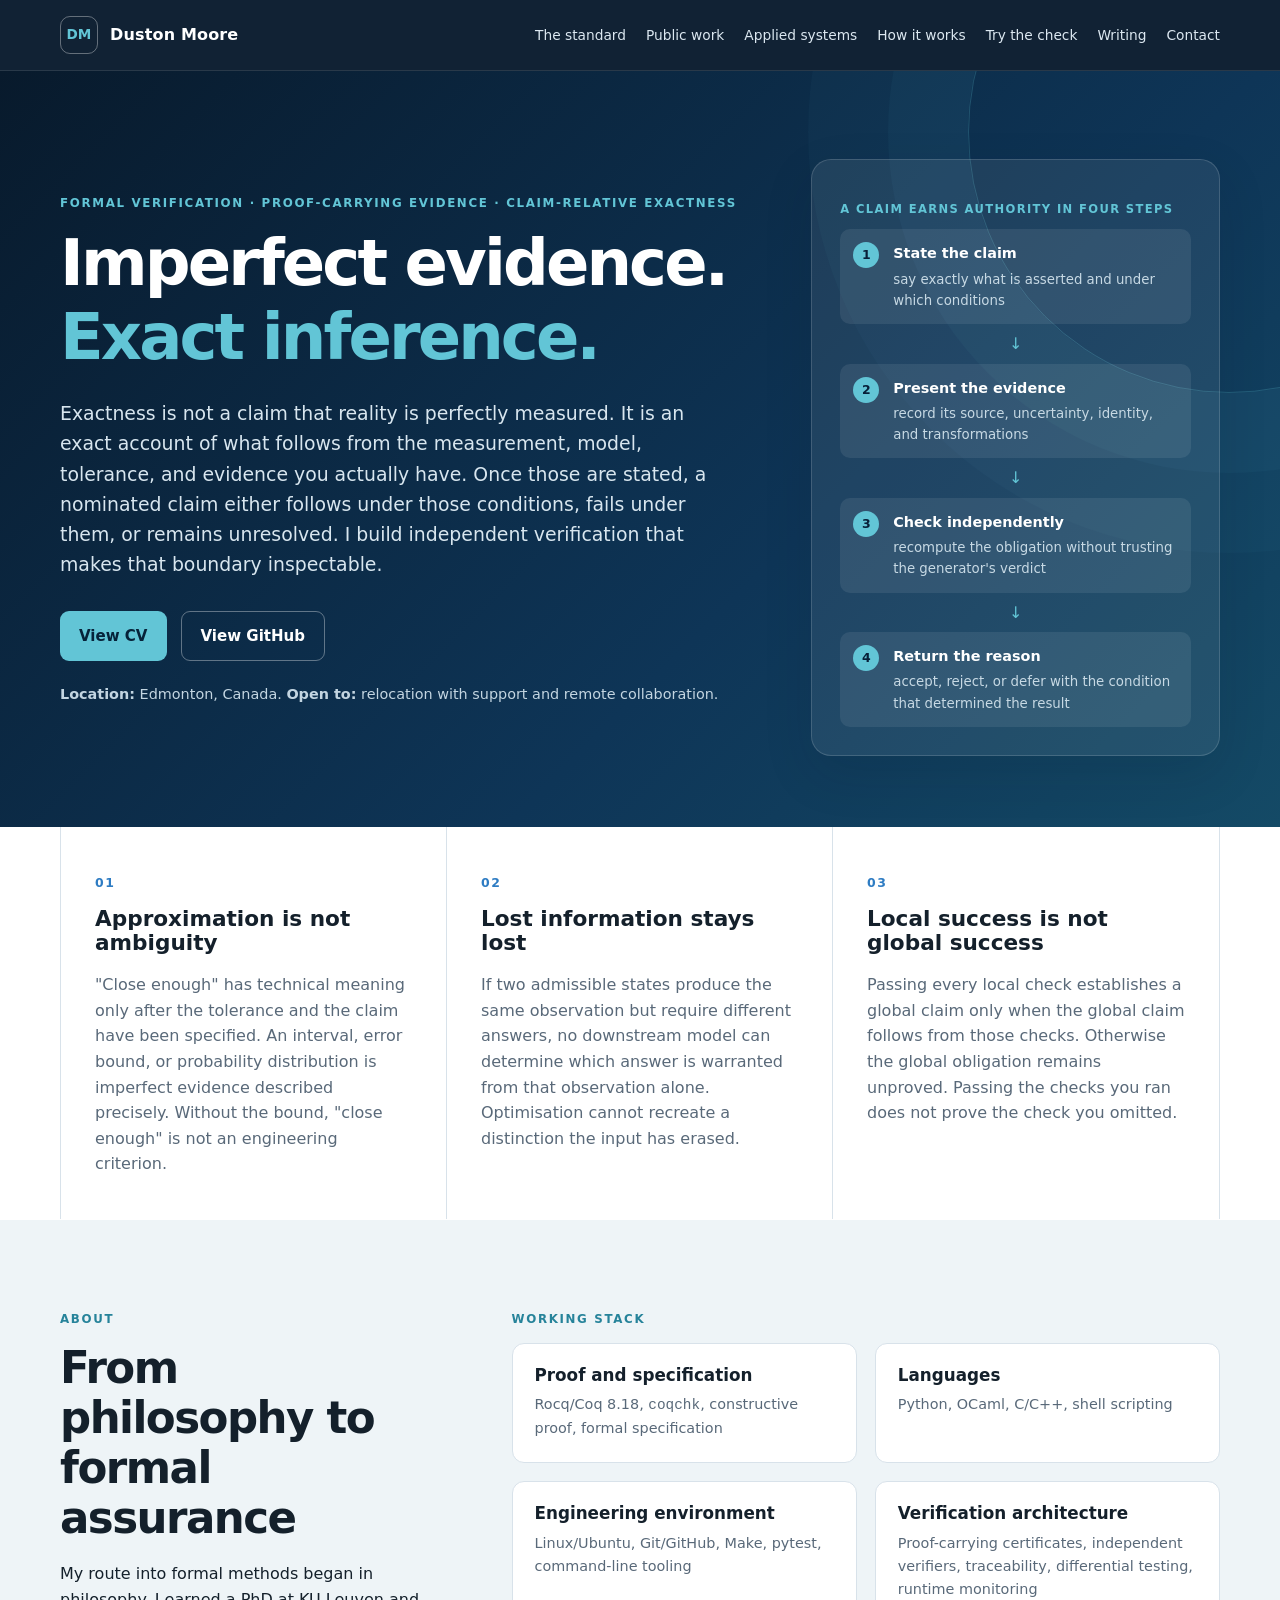
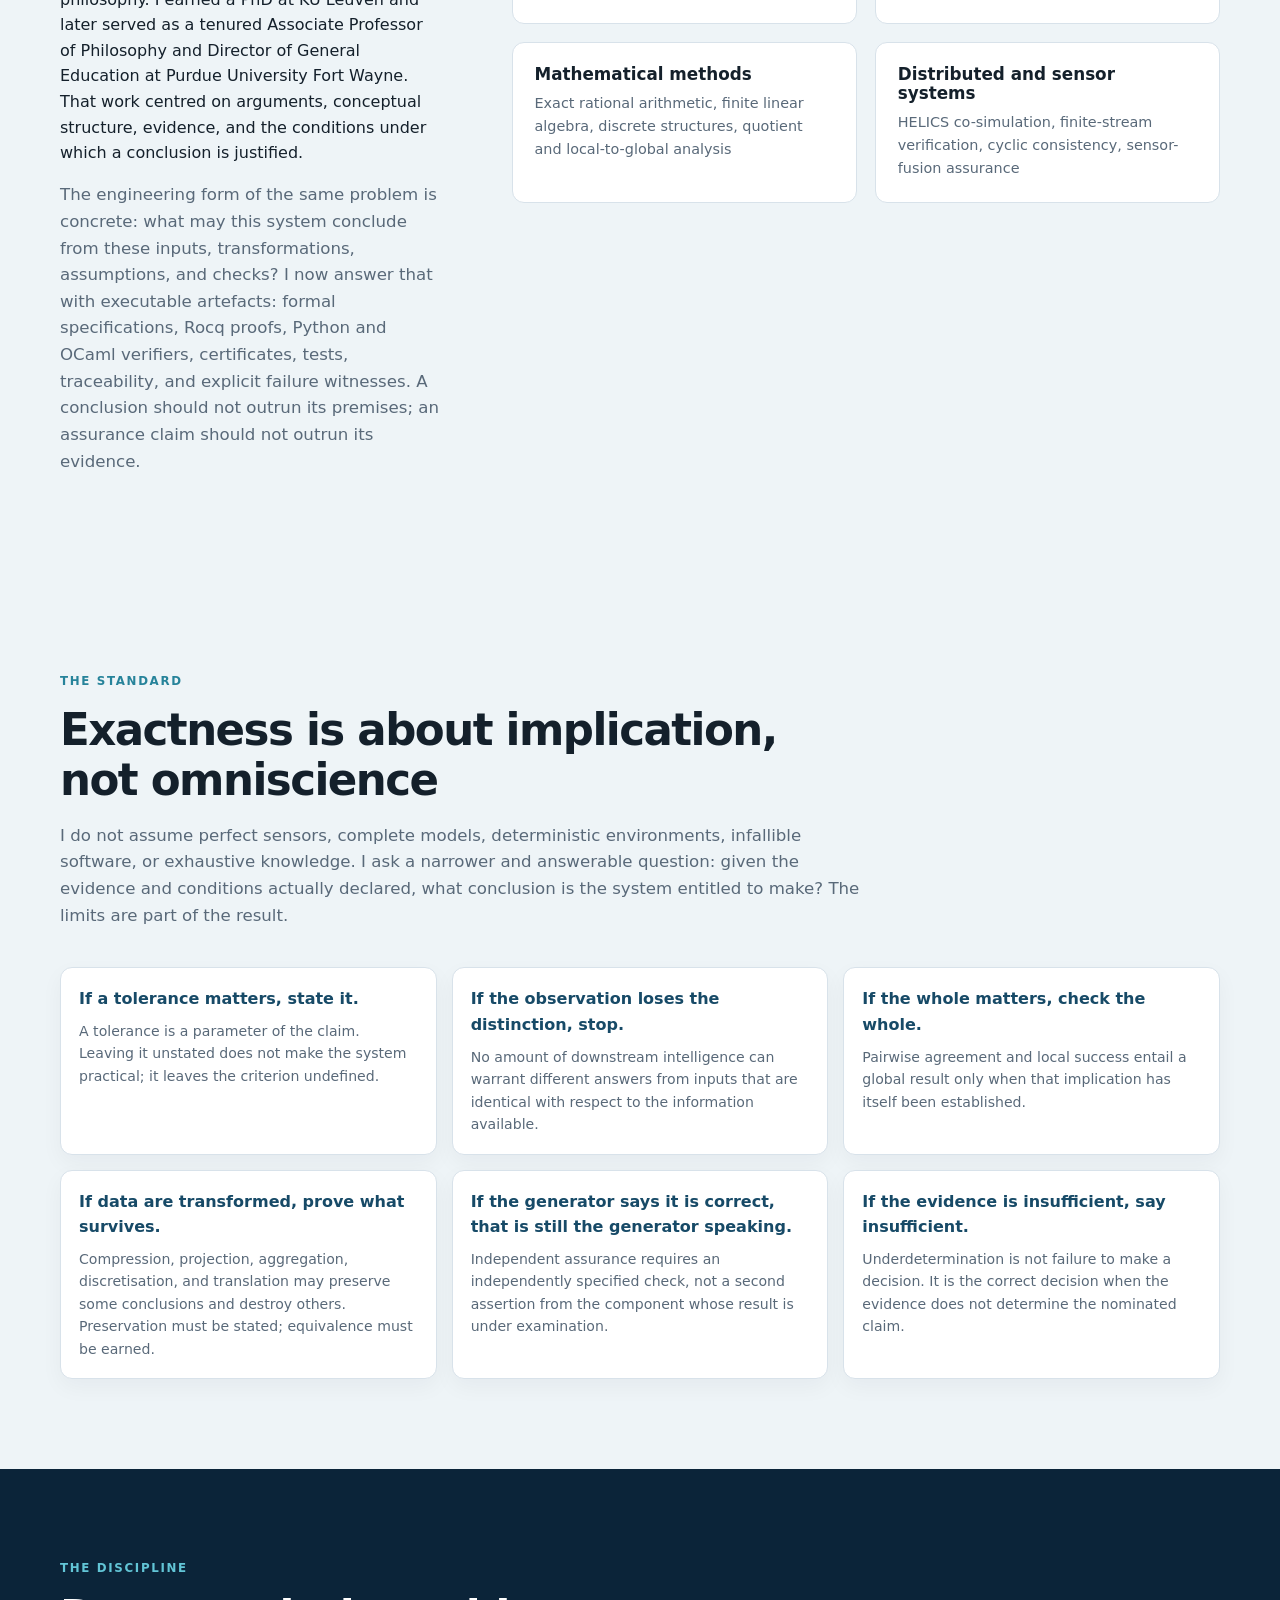
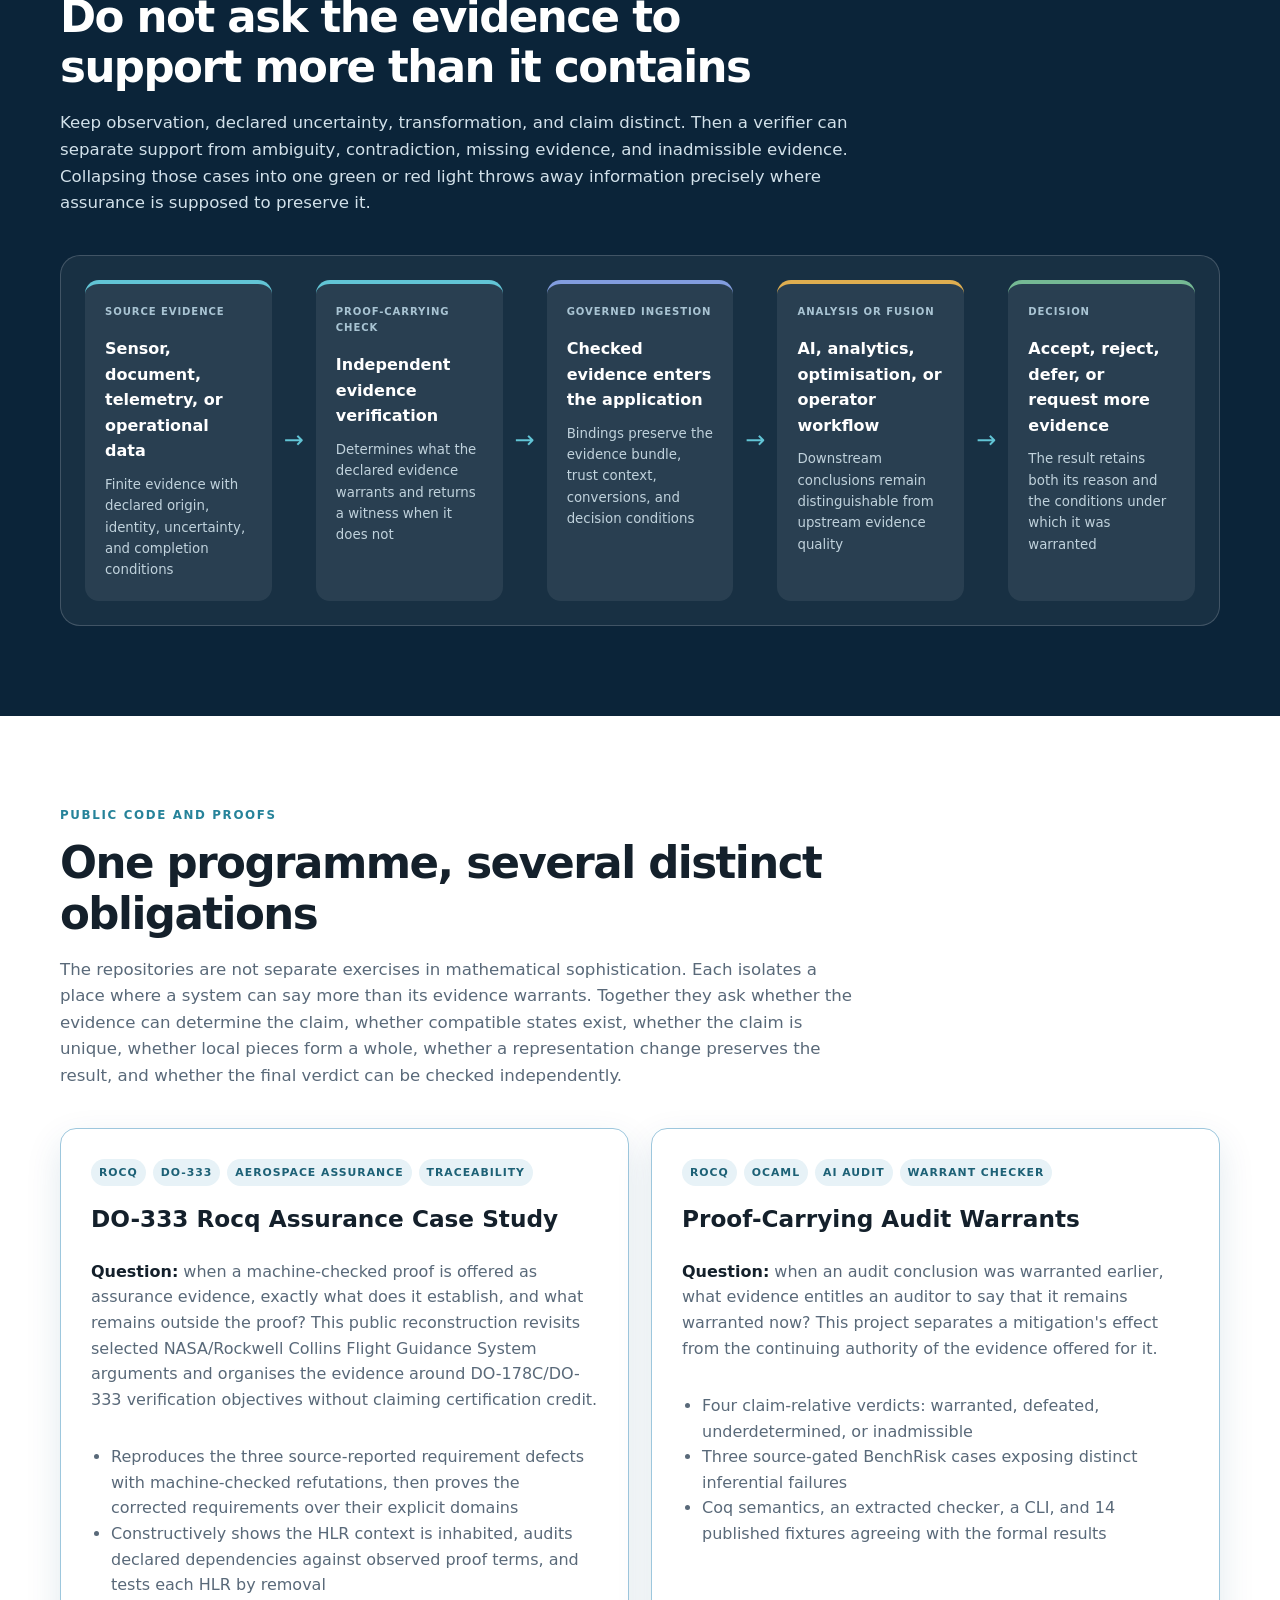
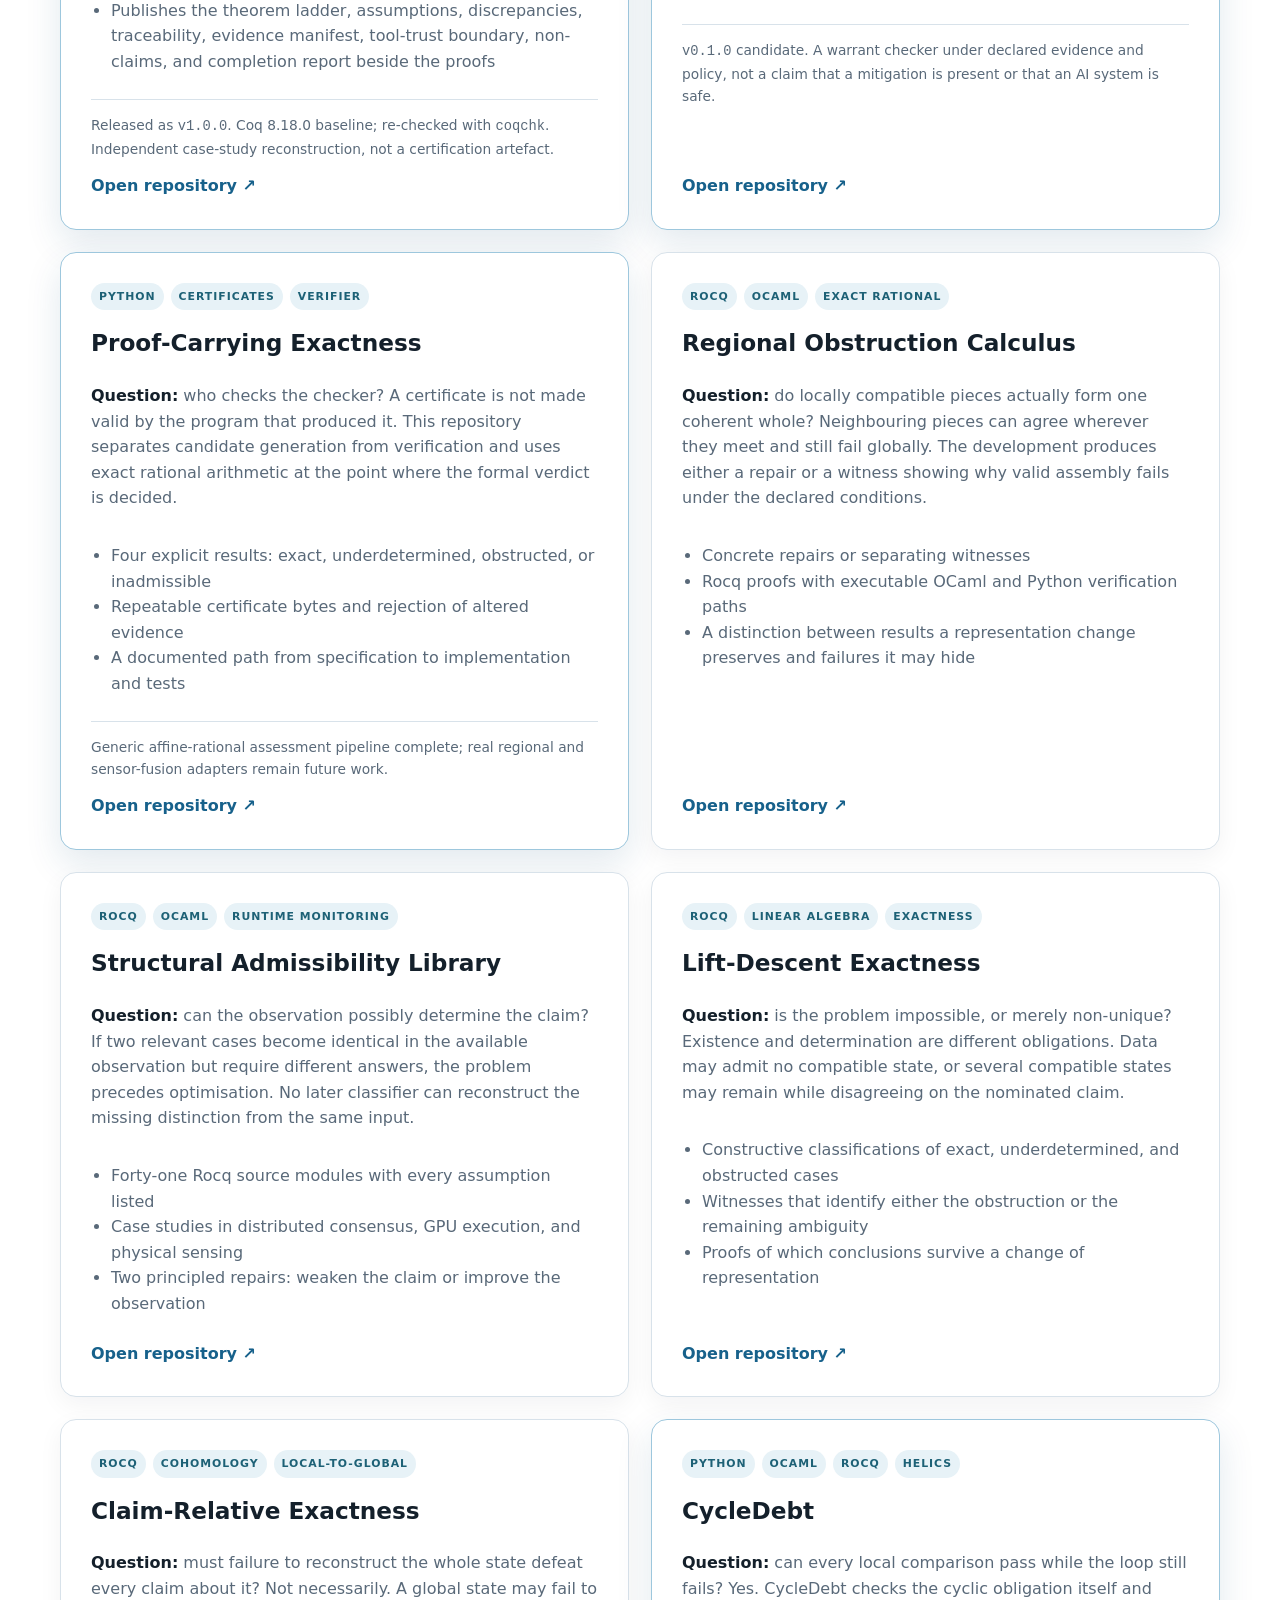
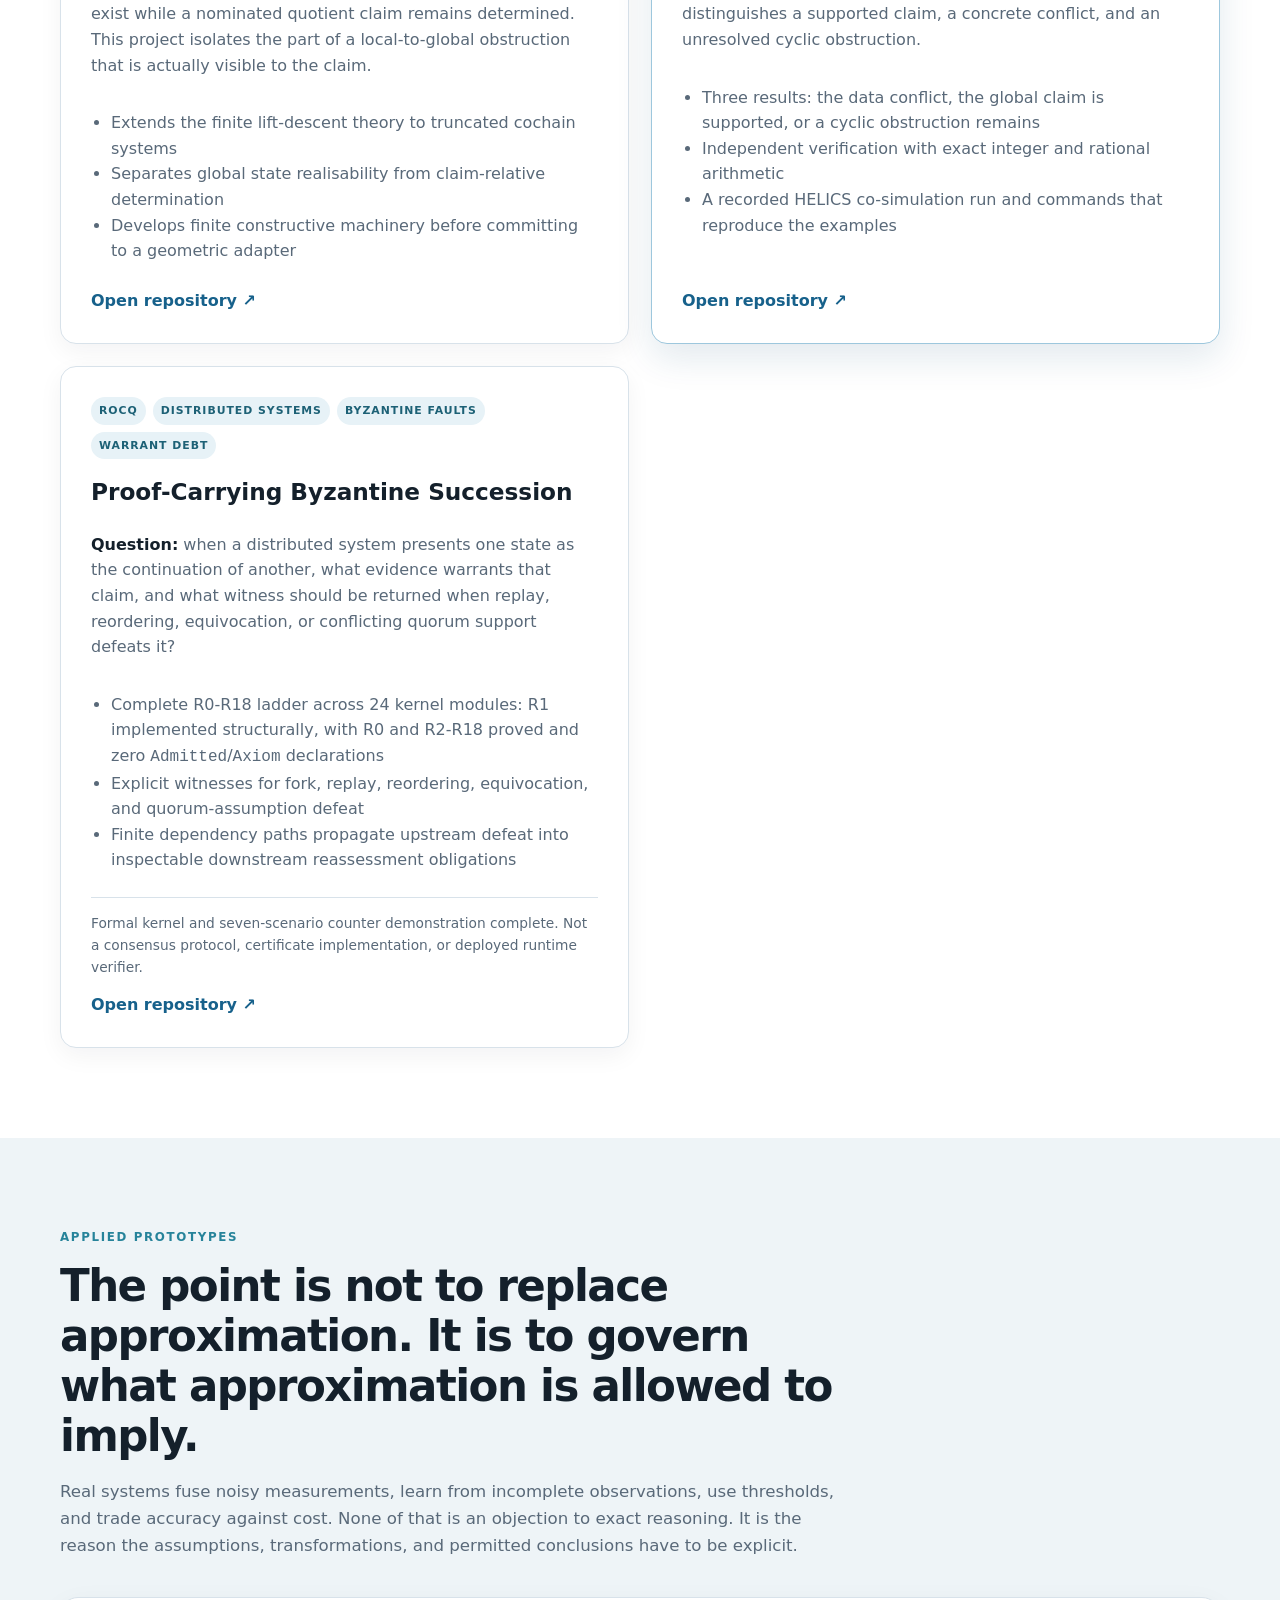
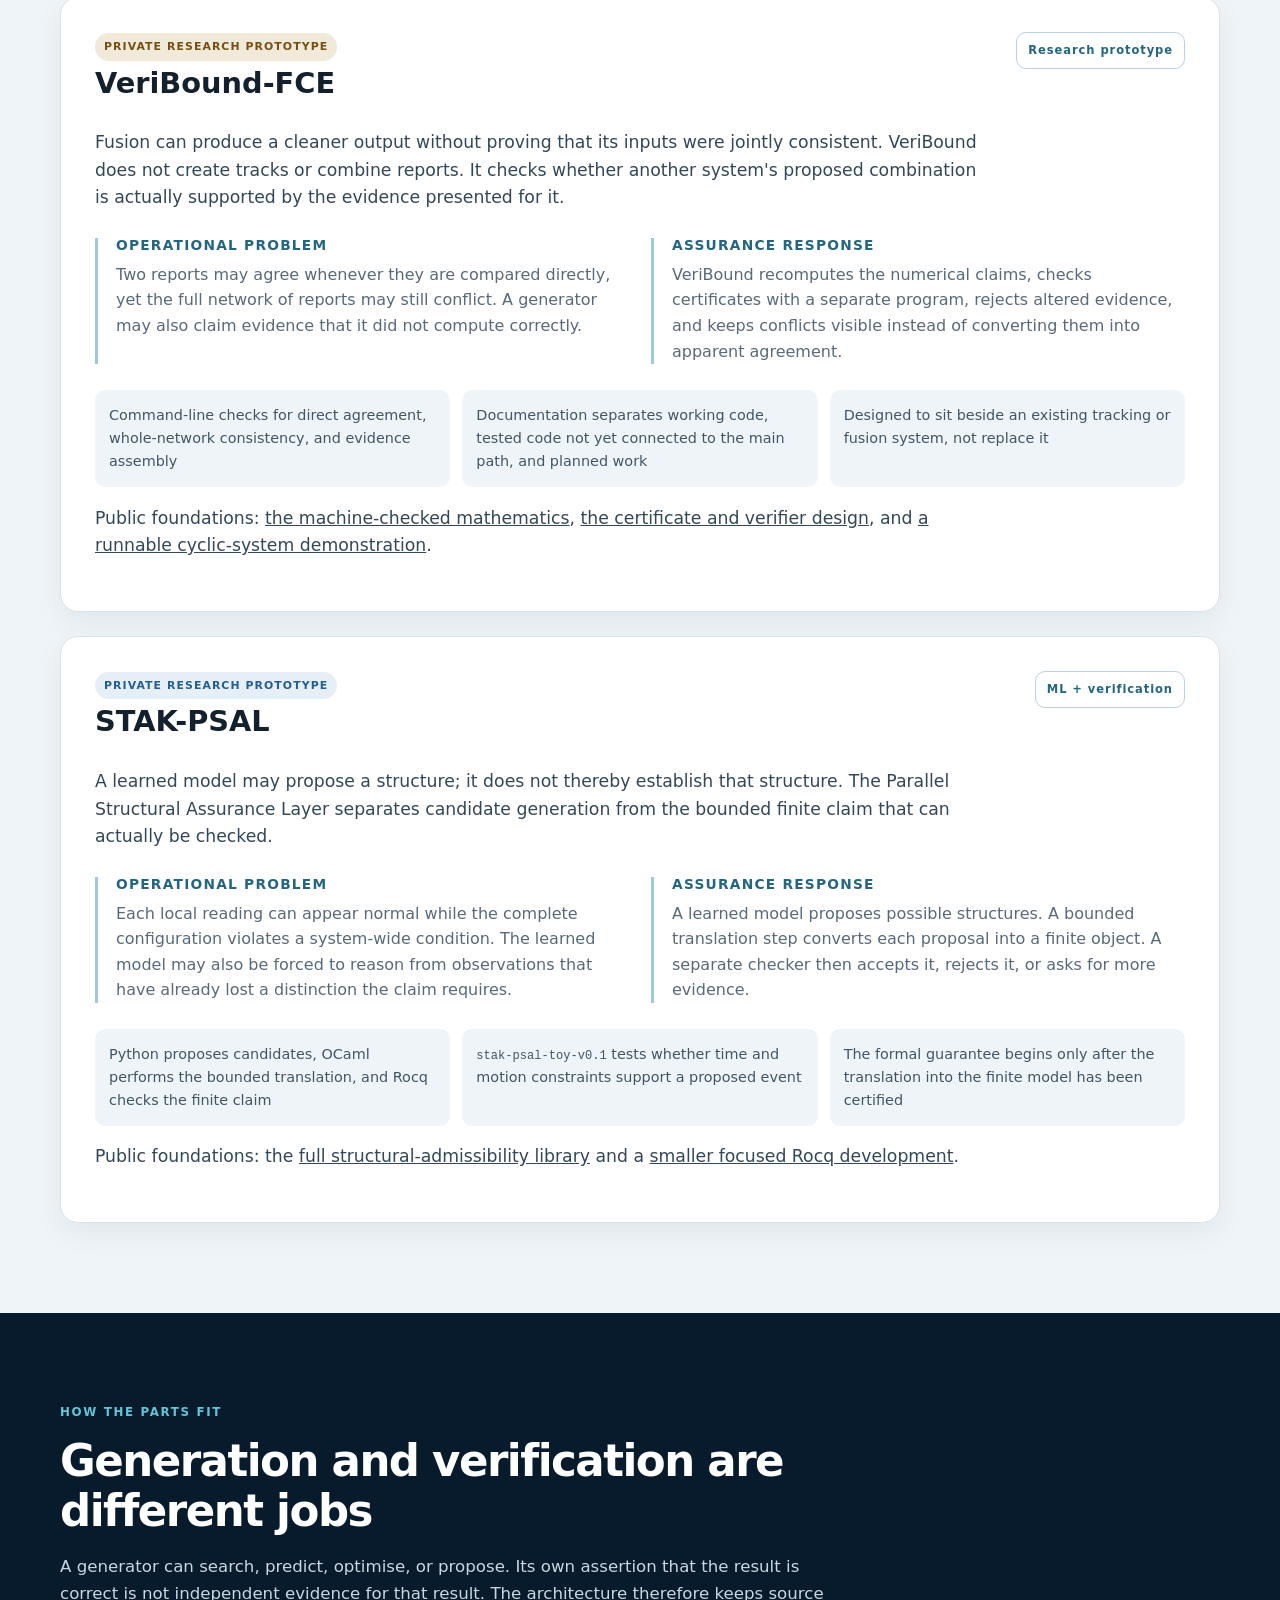
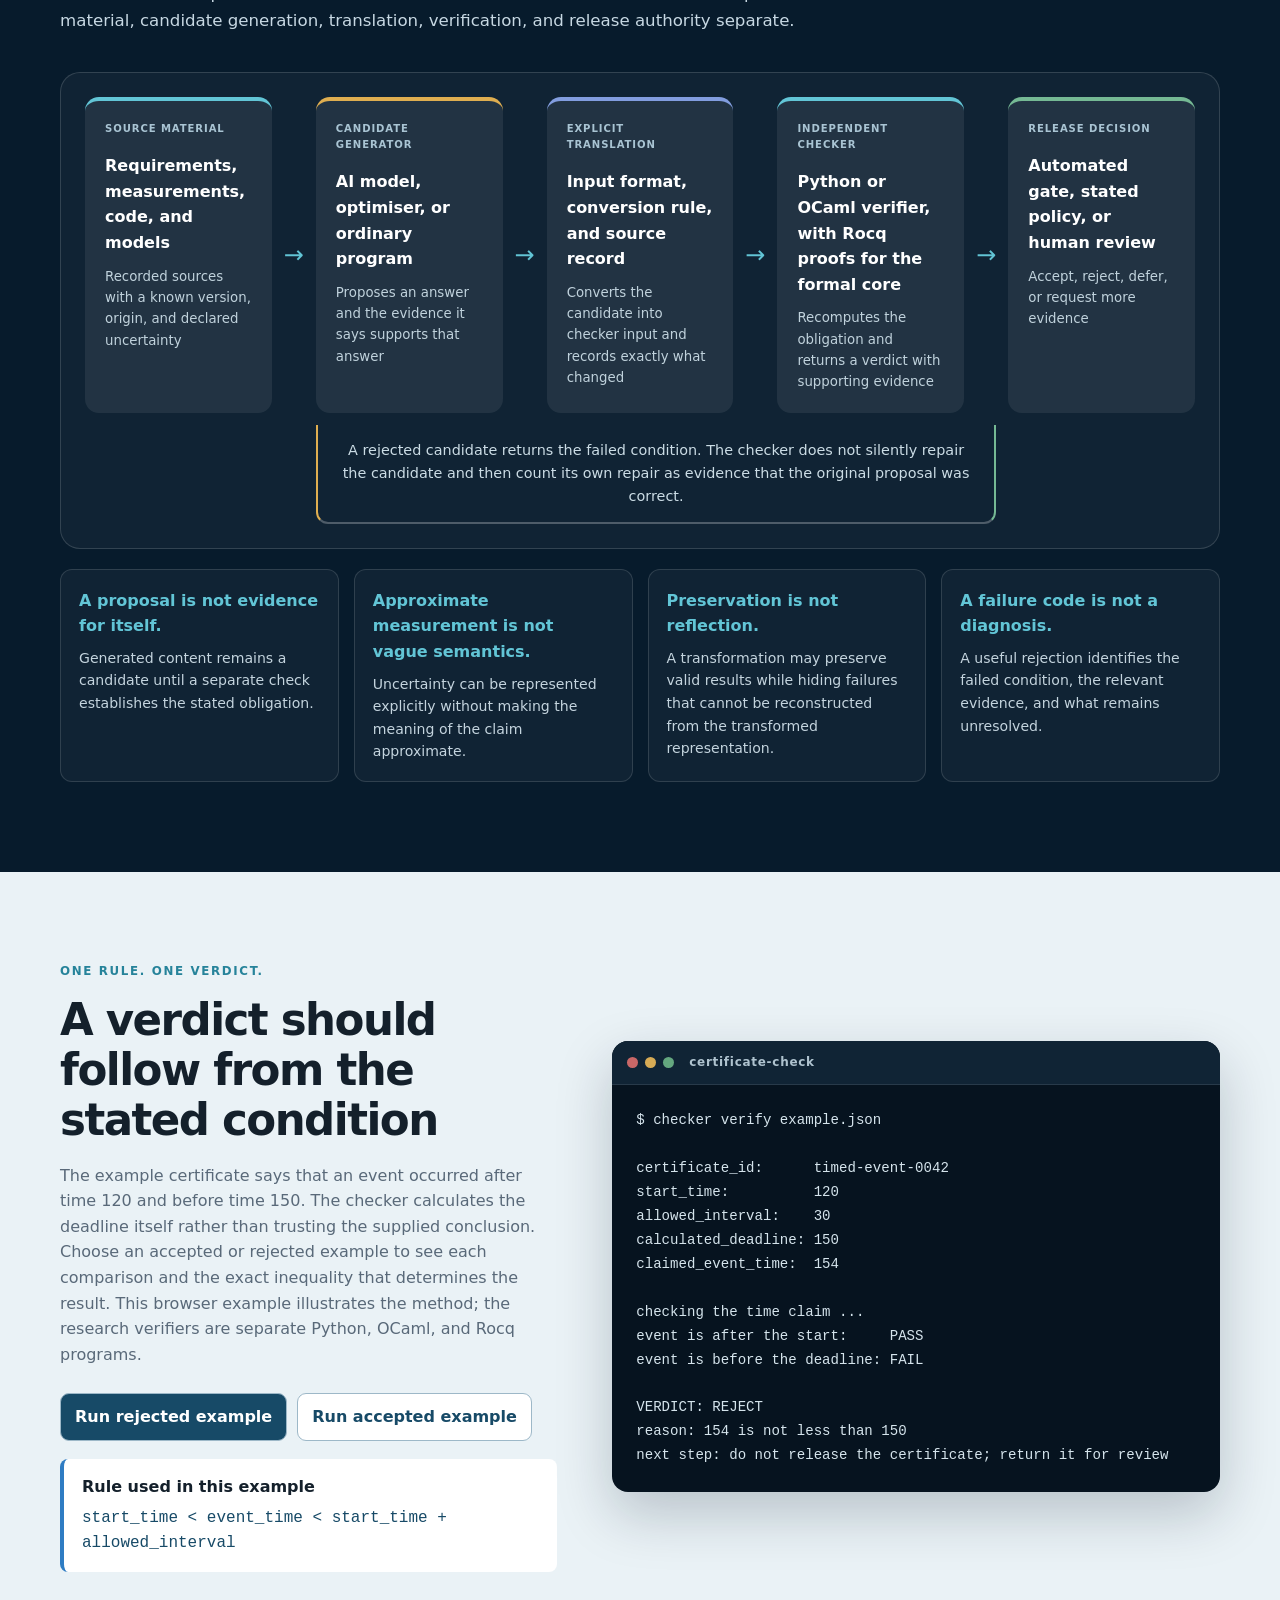
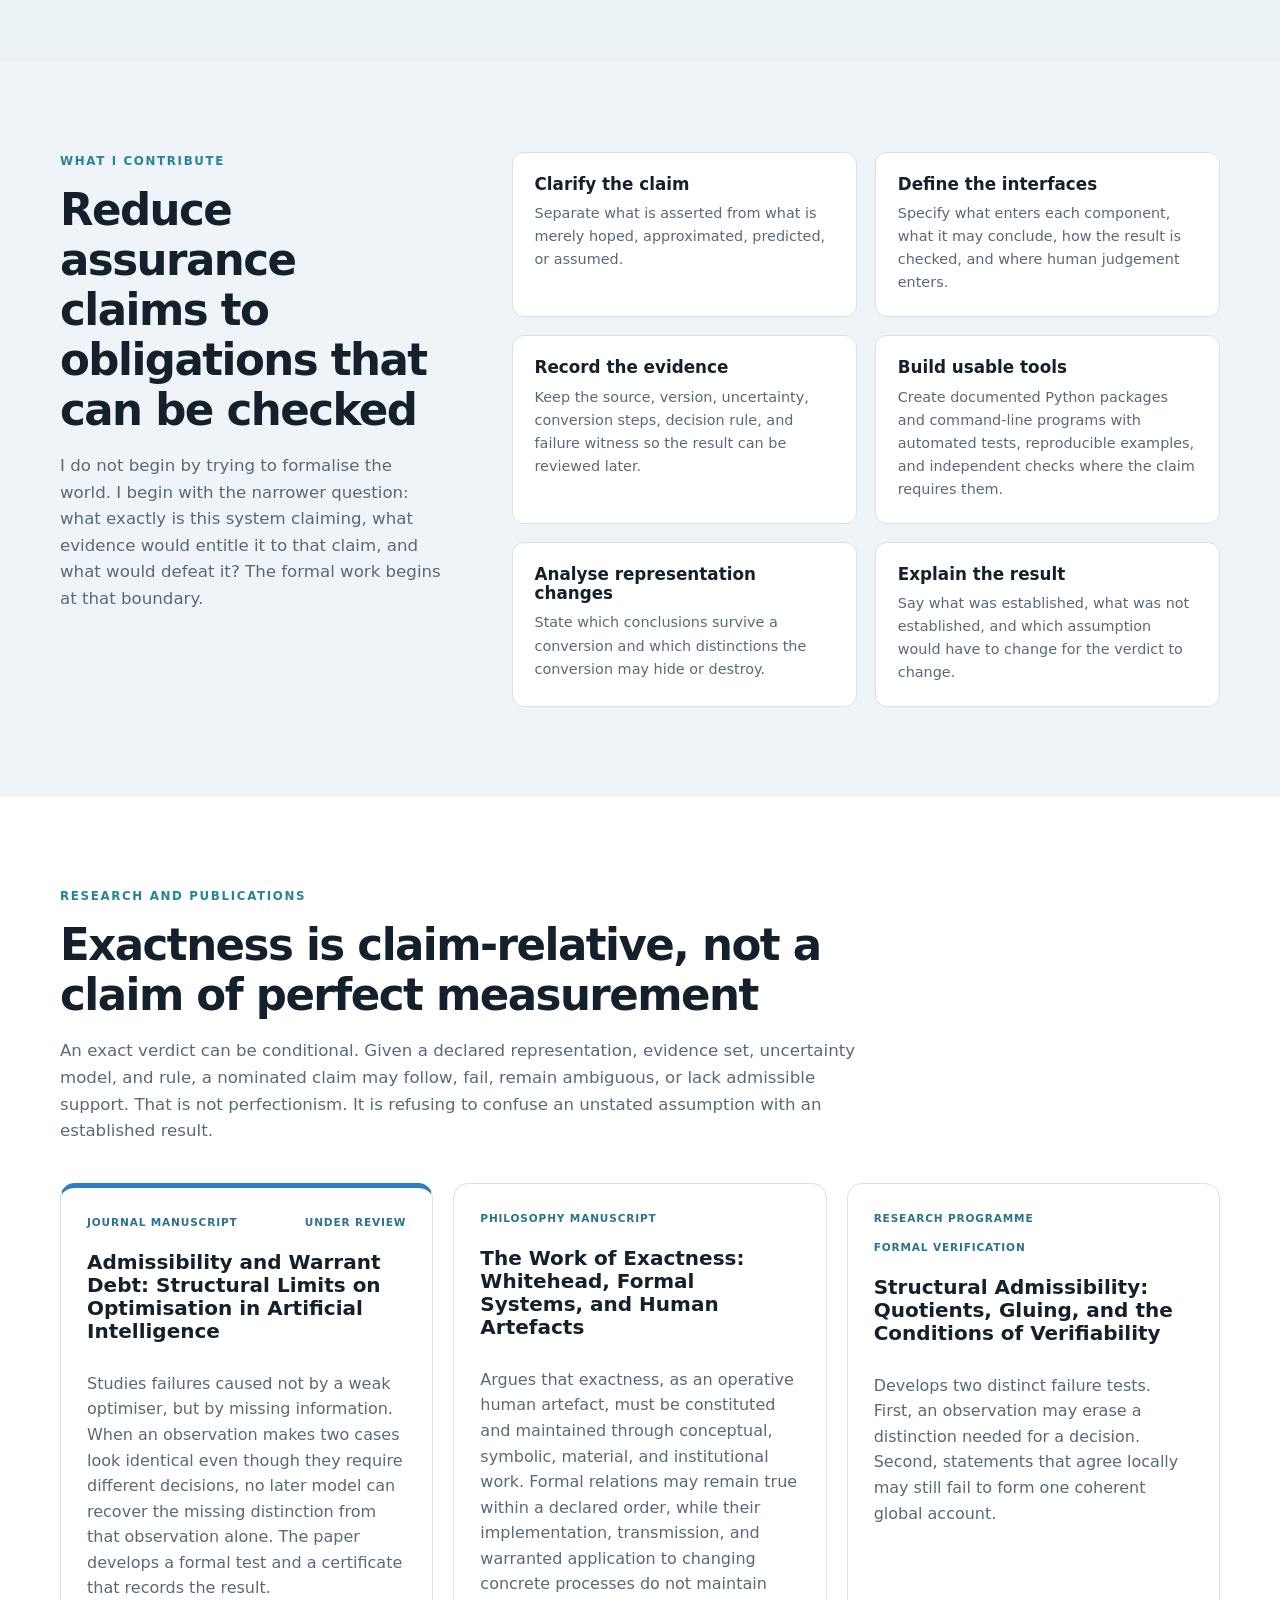
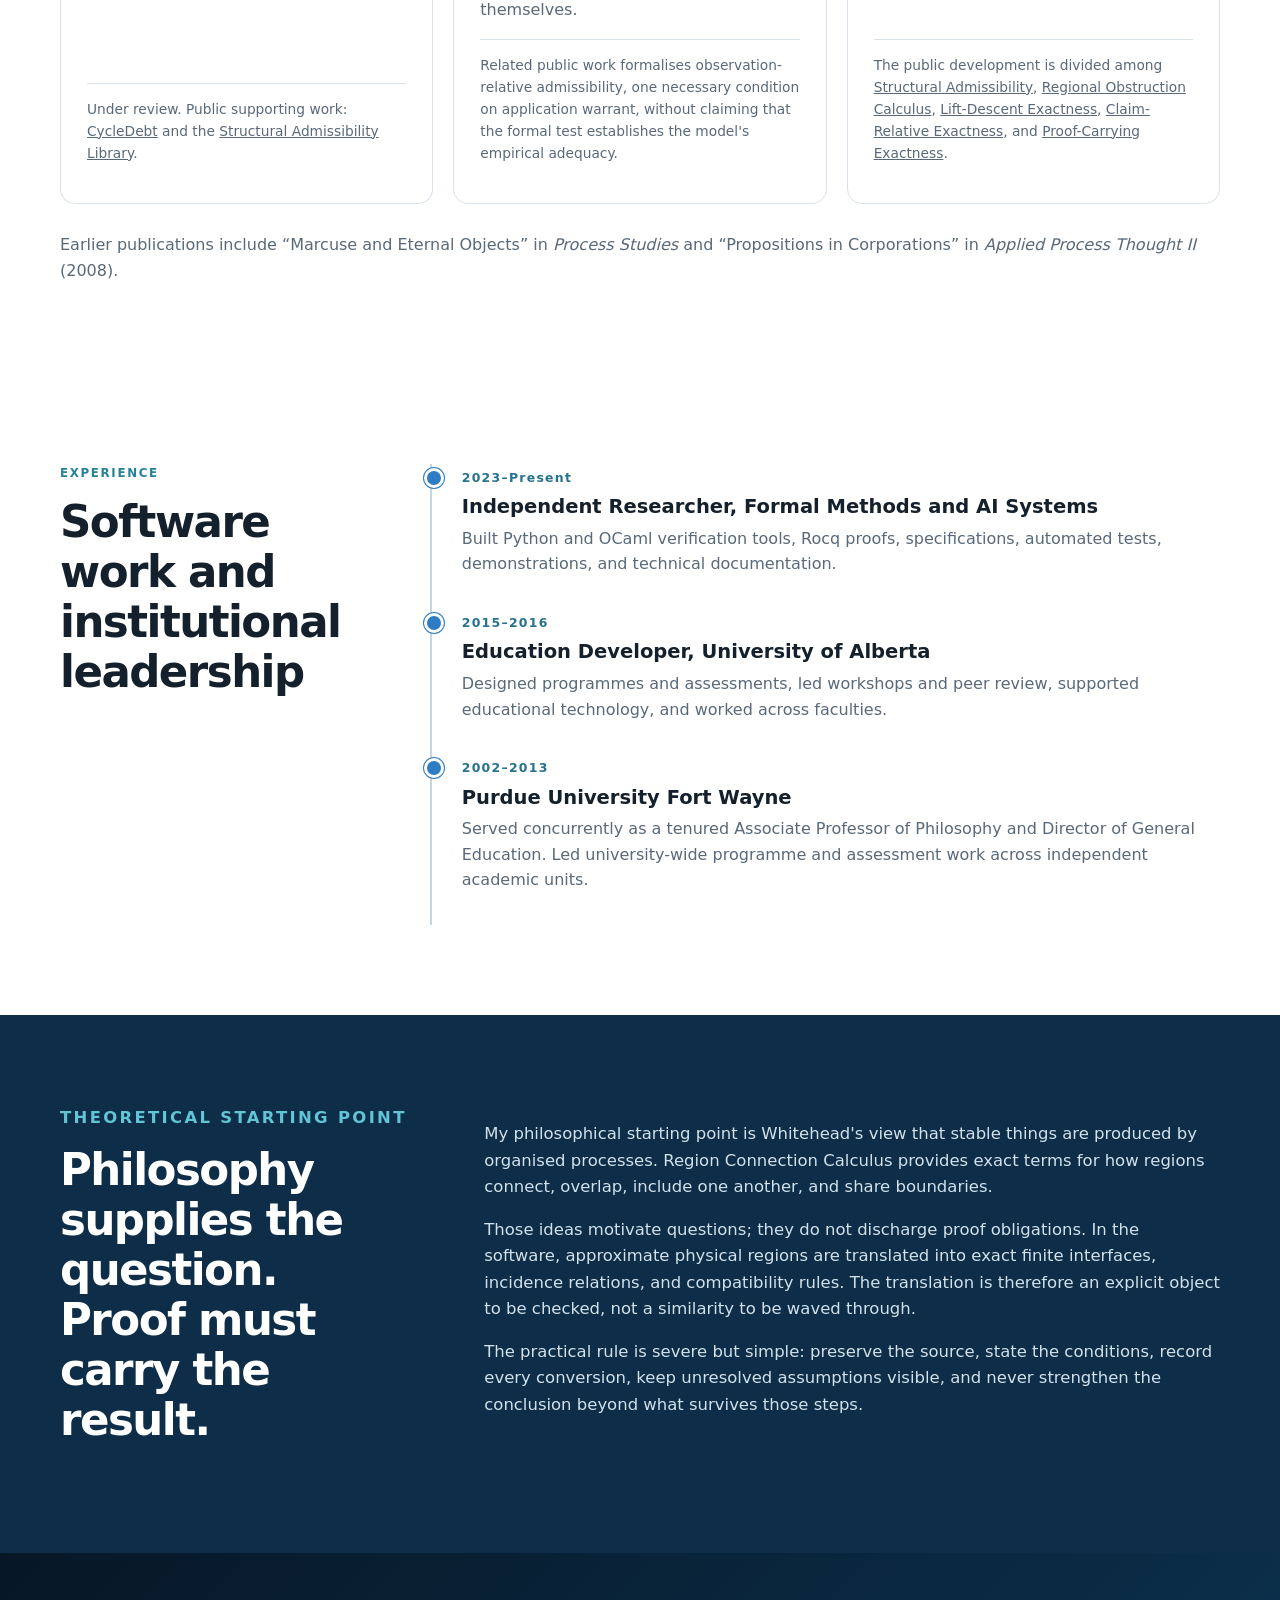
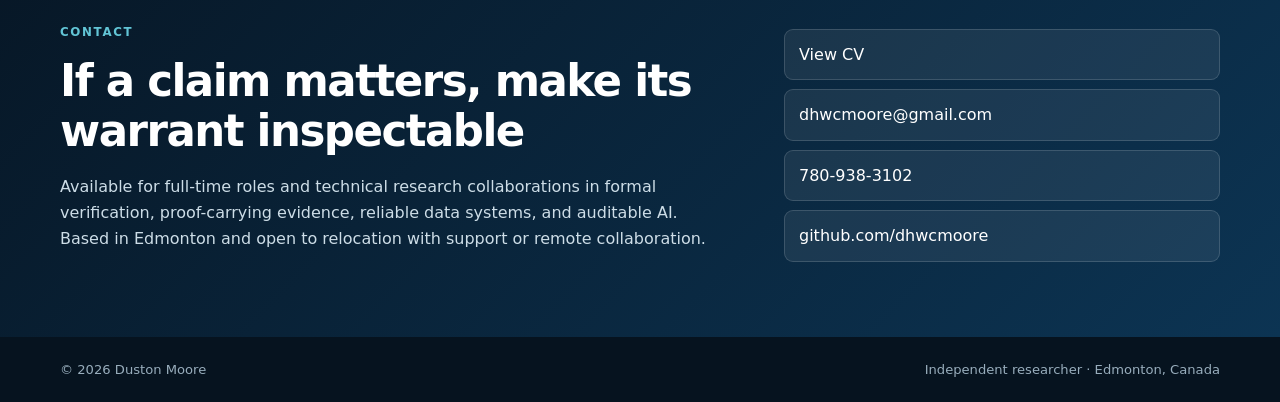
==== index.html @ d016b384 "portfolio: feature audit warrants and Byzantine succession Replace two less relevant project cards w" ====
<!doctype html>
<html lang="en">
<head>
  <meta charset="utf-8">
  <meta name="viewport" content="width=device-width, initial-scale=1">
  <title>Duston Moore | Exact Claims from Imperfect Evidence</title>
  <meta name="description" content="Formal verification, Rocq/Coq, OCaml and Python for proof-carrying evidence, independent verification, structural admissibility, and auditable systems.">
  <meta name="theme-color" content="#081a2c">
  <meta property="og:title" content="Duston Moore | Exact Claims from Imperfect Evidence">
  <meta property="og:description" content="Formal verification and independent assurance for deciding exactly what imperfect, incomplete, transformed, or conflicting evidence warrants.">
  <meta property="og:type" content="website">
  <link rel="stylesheet" href="styles.css">
</head>
<body>
  <a class="skip-link" href="#main">Skip to content</a>

  <header class="site-header">
    <div class="wrap nav-wrap">
      <a class="brand" href="#top" aria-label="Duston Moore home">
        <span class="monogram">DM</span><span>Duston Moore</span>
      </a>
      <button class="nav-toggle" aria-expanded="false" aria-controls="site-nav">Menu</button>
      <nav id="site-nav" aria-label="Primary navigation">
        <a href="#standard">The standard</a>
        <a href="#work">Public work</a>
        <a href="#applied">Applied systems</a>
        <a href="#architecture">How it works</a>
        <a href="#demo">Try the check</a>
        <a href="#writing">Writing</a>
        <a href="#contact">Contact</a>
      </nav>
    </div>
  </header>

  <main id="main">
    <section class="hero" id="top">
      <div class="wrap hero-grid">
        <div>
          <p class="eyebrow">Formal verification · proof-carrying evidence · claim-relative exactness</p>
          <h1>Imperfect evidence. <span>Exact inference.</span></h1>
          <p class="lead">Exactness is not a claim that reality is perfectly measured. It is an exact account of what follows from the measurement, model, tolerance, and evidence you actually have. Once those are stated, a nominated claim either follows under those conditions, fails under them, or remains unresolved. I build independent verification that makes that boundary inspectable.</p>
          <div class="actions">
            <a class="button primary" href="cv.html">View CV</a>
            <a class="button secondary" href="https://github.com/dhwcmoore">View GitHub</a>
          </div>
          <p class="availability"><strong>Location:</strong> Edmonton, Canada. <strong>Open to:</strong> relocation with support and remote collaboration.</p>
        </div>

        <div class="assurance-card" aria-label="Assurance workflow">
          <p class="card-label">A claim earns authority in four steps</p>
          <div class="pipeline">
            <div><span>1</span><strong>State the claim</strong><small>say exactly what is asserted and under which conditions</small></div>
            <i>↓</i>
            <div><span>2</span><strong>Present the evidence</strong><small>record its source, uncertainty, identity, and transformations</small></div>
            <i>↓</i>
            <div><span>3</span><strong>Check independently</strong><small>recompute the obligation without trusting the generator's verdict</small></div>
            <i>↓</i>
            <div><span>4</span><strong>Return the reason</strong><small>accept, reject, or defer with the condition that determined the result</small></div>
          </div>
        </div>
      </div>
    </section>

    <section class="problem" aria-label="Three logical consequences">
      <div class="wrap three">
        <article>
          <span class="number">01</span>
          <h2>Approximation is not ambiguity</h2>
          <p>"Close enough" has technical meaning only after the tolerance and the claim have been specified. An interval, error bound, or probability distribution is imperfect evidence described precisely. Without the bound, "close enough" is not an engineering criterion.</p>
        </article>
        <article>
          <span class="number">02</span>
          <h2>Lost information stays lost</h2>
          <p>If two admissible states produce the same observation but require different answers, no downstream model can determine which answer is warranted from that observation alone. Optimisation cannot recreate a distinction the input has erased.</p>
        </article>
        <article>
          <span class="number">03</span>
          <h2>Local success is not global success</h2>
          <p>Passing every local check establishes a global claim only when the global claim follows from those checks. Otherwise the global obligation remains unproved. Passing the checks you ran does not prove the check you omitted.</p>
        </article>
      </div>
    </section>

    <section class="section alt" id="about">
      <div class="wrap approach-grid">
        <div>
          <p class="eyebrow">About</p>
          <h2>From philosophy to formal assurance</h2>
          <p>My route into formal methods began in philosophy. I earned a PhD at KU Leuven and later served as a tenured Associate Professor of Philosophy and Director of General Education at Purdue University Fort Wayne. That work centred on arguments, conceptual structure, evidence, and the conditions under which a conclusion is justified.</p>
          <p>The engineering form of the same problem is concrete: what may this system conclude from these inputs, transformations, assumptions, and checks? I now answer that with executable artefacts: formal specifications, Rocq proofs, Python and OCaml verifiers, certificates, tests, traceability, and explicit failure witnesses. A conclusion should not outrun its premises; an assurance claim should not outrun its evidence.</p>
        </div>
        <div>
          <p class="eyebrow">Working stack</p>
          <div class="capabilities">
            <div><h3>Proof and specification</h3><p>Rocq/Coq 8.18, <code>coqchk</code>, constructive proof, formal specification</p></div>
            <div><h3>Languages</h3><p>Python, OCaml, C/C++, shell scripting</p></div>
            <div><h3>Engineering environment</h3><p>Linux/Ubuntu, Git/GitHub, Make, pytest, command-line tooling</p></div>
            <div><h3>Verification architecture</h3><p>Proof-carrying certificates, independent verifiers, traceability, differential testing, runtime monitoring</p></div>
            <div><h3>Mathematical methods</h3><p>Exact rational arithmetic, finite linear algebra, discrete structures, quotient and local-to-global analysis</p></div>
            <div><h3>Distributed and sensor systems</h3><p>HELICS co-simulation, finite-stream verification, cyclic consistency, sensor-fusion assurance</p></div>
          </div>
        </div>
      </div>
    </section>

    <section class="section alt" id="standard">
      <div class="wrap">
        <div class="section-head">
          <p class="eyebrow">The standard</p>
          <h2>Exactness is about implication, not omniscience</h2>
          <p>I do not assume perfect sensors, complete models, deterministic environments, infallible software, or exhaustive knowledge. I ask a narrower and answerable question: given the evidence and conditions actually declared, what conclusion is the system entitled to make? The limits are part of the result.</p>
        </div>

        <div class="architecture-principles">
          <div><strong>If a tolerance matters, state it.</strong><span>A tolerance is a parameter of the claim. Leaving it unstated does not make the system practical; it leaves the criterion undefined.</span></div>
          <div><strong>If the observation loses the distinction, stop.</strong><span>No amount of downstream intelligence can warrant different answers from inputs that are identical with respect to the information available.</span></div>
          <div><strong>If the whole matters, check the whole.</strong><span>Pairwise agreement and local success entail a global result only when that implication has itself been established.</span></div>
          <div><strong>If data are transformed, prove what survives.</strong><span>Compression, projection, aggregation, discretisation, and translation may preserve some conclusions and destroy others. Preservation must be stated; equivalence must be earned.</span></div>
          <div><strong>If the generator says it is correct, that is still the generator speaking.</strong><span>Independent assurance requires an independently specified check, not a second assertion from the component whose result is under examination.</span></div>
          <div><strong>If the evidence is insufficient, say insufficient.</strong><span>Underdetermination is not failure to make a decision. It is the correct decision when the evidence does not determine the nominated claim.</span></div>
        </div>
      </div>
    </section>

    <section class="section alt" aria-label="Evidence pipeline">
      <div class="wrap">
        <div class="section-head">
          <p class="eyebrow">The discipline</p>
          <h2>Do not ask the evidence to support more than it contains</h2>
          <p>Keep observation, declared uncertainty, transformation, and claim distinct. Then a verifier can separate support from ambiguity, contradiction, missing evidence, and inadmissible evidence. Collapsing those cases into one green or red light throws away information precisely where assurance is supposed to preserve it.</p>
        </div>
        <div class="architecture-board" aria-label="Proof-carrying evidence pipeline">
          <div class="arch-node source">
            <span class="arch-kicker">Source evidence</span>
            <strong>Sensor, document, telemetry, or operational data</strong>
            <small>Finite evidence with declared origin, identity, uncertainty, and completion conditions</small>
          </div>
          <div class="arch-arrow" aria-hidden="true">→</div>
          <div class="arch-node verify">
            <span class="arch-kicker">Proof-carrying check</span>
            <strong>Independent evidence verification</strong>
            <small>Determines what the declared evidence warrants and returns a witness when it does not</small>
          </div>
          <div class="arch-arrow" aria-hidden="true">→</div>
          <div class="arch-node adapter">
            <span class="arch-kicker">Governed ingestion</span>
            <strong>Checked evidence enters the application</strong>
            <small>Bindings preserve the evidence bundle, trust context, conversions, and decision conditions</small>
          </div>
          <div class="arch-arrow" aria-hidden="true">→</div>
          <div class="arch-node propose">
            <span class="arch-kicker">Analysis or fusion</span>
            <strong>AI, analytics, optimisation, or operator workflow</strong>
            <small>Downstream conclusions remain distinguishable from upstream evidence quality</small>
          </div>
          <div class="arch-arrow" aria-hidden="true">→</div>
          <div class="arch-node decide">
            <span class="arch-kicker">Decision</span>
            <strong>Accept, reject, defer, or request more evidence</strong>
            <small>The result retains both its reason and the conditions under which it was warranted</small>
          </div>
        </div>
      </div>
    </section>

    <section class="section" id="work">
      <div class="wrap">
        <div class="section-head">
          <p class="eyebrow">Public code and proofs</p>
          <h2>One programme, several distinct obligations</h2>
          <p>The repositories are not separate exercises in mathematical sophistication. Each isolates a place where a system can say more than its evidence warrants. Together they ask whether the evidence can determine the claim, whether compatible states exist, whether the claim is unique, whether local pieces form a whole, whether a representation change preserves the result, and whether the final verdict can be checked independently.</p>
        </div>

        <div class="project-grid">
          <article class="project featured">
            <div class="tags"><span>Rocq</span><span>DO-333</span><span>Aerospace assurance</span><span>Traceability</span></div>
            <h3>DO-333 Rocq Assurance Case Study</h3>
            <p><strong>Question:</strong> when a machine-checked proof is offered as assurance evidence, exactly what does it establish, and what remains outside the proof? This public reconstruction revisits selected NASA/Rockwell Collins Flight Guidance System arguments and organises the evidence around DO-178C/DO-333 verification objectives without claiming certification credit.</p>
            <ul>
              <li>Reproduces the three source-reported requirement defects with machine-checked refutations, then proves the corrected requirements over their explicit domains</li>
              <li>Constructively shows the HLR context is inhabited, audits declared dependencies against observed proof terms, and tests each HLR by removal</li>
              <li>Publishes the theorem ladder, assumptions, discrepancies, traceability, evidence manifest, tool-trust boundary, non-claims, and completion report beside the proofs</li>
            </ul>
            <p class="writing-status">Released as <code>v1.0.0</code>. Coq 8.18.0 baseline; re-checked with <code>coqchk</code>. Independent case-study reconstruction, not a certification artefact.</p>
            <a href="https://github.com/dhwcmoore/do333-rocq-assurance-case-study">Open repository <span aria-hidden="true">↗</span></a>
          </article>

          <article class="project featured">
            <div class="tags"><span>Rocq</span><span>OCaml</span><span>AI audit</span><span>Warrant checker</span></div>
            <h3>Proof-Carrying Audit Warrants</h3>
            <p><strong>Question:</strong> when an audit conclusion was warranted earlier, what evidence entitles an auditor to say that it remains warranted now? This project separates a mitigation's effect from the continuing authority of the evidence offered for it.</p>
            <ul>
              <li>Four claim-relative verdicts: warranted, defeated, underdetermined, or inadmissible</li>
              <li>Three source-gated BenchRisk cases exposing distinct inferential failures</li>
              <li>Coq semantics, an extracted checker, a CLI, and 14 published fixtures agreeing with the formal results</li>
            </ul>
            <p class="writing-status"><code>v0.1.0</code> candidate. A warrant checker under declared evidence and policy, not a claim that a mitigation is present or that an AI system is safe.</p>
            <a href="https://github.com/dhwcmoore/proof-carrying-audit-warrants">Open repository <span aria-hidden="true">↗</span></a>
          </article>

          <article class="project featured">
            <div class="tags"><span>Python</span><span>Certificates</span><span>Verifier</span></div>
            <h3>Proof-Carrying Exactness</h3>
            <p><strong>Question:</strong> who checks the checker? A certificate is not made valid by the program that produced it. This repository separates candidate generation from verification and uses exact rational arithmetic at the point where the formal verdict is decided.</p>
            <ul>
              <li>Four explicit results: exact, underdetermined, obstructed, or inadmissible</li>
              <li>Repeatable certificate bytes and rejection of altered evidence</li>
              <li>A documented path from specification to implementation and tests</li>
            </ul>
            <p class="writing-status">Generic affine-rational assessment pipeline complete; real regional and sensor-fusion adapters remain future work.</p>
            <a href="https://github.com/dhwcmoore/proof-carrying-exactness">Open repository <span aria-hidden="true">↗</span></a>
          </article>

          <article class="project">
            <div class="tags"><span>Rocq</span><span>OCaml</span><span>Exact rational</span></div>
            <h3>Regional Obstruction Calculus</h3>
            <p><strong>Question:</strong> do locally compatible pieces actually form one coherent whole? Neighbouring pieces can agree wherever they meet and still fail globally. The development produces either a repair or a witness showing why valid assembly fails under the declared conditions.</p>
            <ul>
              <li>Concrete repairs or separating witnesses</li>
              <li>Rocq proofs with executable OCaml and Python verification paths</li>
              <li>A distinction between results a representation change preserves and failures it may hide</li>
            </ul>
            <a href="https://github.com/dhwcmoore/regional-obstruction-calculus">Open repository <span aria-hidden="true">↗</span></a>
          </article>

          <article class="project">
            <div class="tags"><span>Rocq</span><span>OCaml</span><span>Runtime monitoring</span></div>
            <h3>Structural Admissibility Library</h3>
            <p><strong>Question:</strong> can the observation possibly determine the claim? If two relevant cases become identical in the available observation but require different answers, the problem precedes optimisation. No later classifier can reconstruct the missing distinction from the same input.</p>
            <ul>
              <li>Forty-one Rocq source modules with every assumption listed</li>
              <li>Case studies in distributed consensus, GPU execution, and physical sensing</li>
              <li>Two principled repairs: weaken the claim or improve the observation</li>
            </ul>
            <a href="https://github.com/dhwcmoore/structural-admissibility">Open repository <span aria-hidden="true">↗</span></a>
          </article>

          <article class="project">
            <div class="tags"><span>Rocq</span><span>Linear algebra</span><span>Exactness</span></div>
            <h3>Lift-Descent Exactness</h3>
            <p><strong>Question:</strong> is the problem impossible, or merely non-unique? Existence and determination are different obligations. Data may admit no compatible state, or several compatible states may remain while disagreeing on the nominated claim.</p>
            <ul>
              <li>Constructive classifications of exact, underdetermined, and obstructed cases</li>
              <li>Witnesses that identify either the obstruction or the remaining ambiguity</li>
              <li>Proofs of which conclusions survive a change of representation</li>
            </ul>
            <a href="https://github.com/dhwcmoore/lift-descent-exactness">Open repository <span aria-hidden="true">↗</span></a>
          </article>

          <article class="project">
            <div class="tags"><span>Rocq</span><span>Cohomology</span><span>Local-to-global</span></div>
            <h3>Claim-Relative Exactness</h3>
            <p><strong>Question:</strong> must failure to reconstruct the whole state defeat every claim about it? Not necessarily. A global state may fail to exist while a nominated quotient claim remains determined. This project isolates the part of a local-to-global obstruction that is actually visible to the claim.</p>
            <ul>
              <li>Extends the finite lift-descent theory to truncated cochain systems</li>
              <li>Separates global state realisability from claim-relative determination</li>
              <li>Develops finite constructive machinery before committing to a geometric adapter</li>
            </ul>
            <a href="https://github.com/dhwcmoore/claim-relative-exactness">Open repository <span aria-hidden="true">↗</span></a>
          </article>

          <article class="project featured">
            <div class="tags"><span>Python</span><span>OCaml</span><span>Rocq</span><span>HELICS</span></div>
            <h3>CycleDebt</h3>
            <p><strong>Question:</strong> can every local comparison pass while the loop still fails? Yes. CycleDebt checks the cyclic obligation itself and distinguishes a supported claim, a concrete conflict, and an unresolved cyclic obstruction.</p>
            <ul>
              <li>Three results: the data conflict, the global claim is supported, or a cyclic obstruction remains</li>
              <li>Independent verification with exact integer and rational arithmetic</li>
              <li>A recorded HELICS co-simulation run and commands that reproduce the examples</li>
            </ul>
            <a href="https://github.com/dhwcmoore/finite-regional-residue-obstruction">Open repository <span aria-hidden="true">↗</span></a>
          </article>

          <article class="project">
            <div class="tags"><span>Rocq</span><span>Distributed systems</span><span>Byzantine faults</span><span>Warrant debt</span></div>
            <h3>Proof-Carrying Byzantine Succession</h3>
            <p><strong>Question:</strong> when a distributed system presents one state as the continuation of another, what evidence warrants that claim, and what witness should be returned when replay, reordering, equivocation, or conflicting quorum support defeats it?</p>
            <ul>
              <li>Complete R0-R18 ladder across 24 kernel modules: R1 implemented structurally, with R0 and R2-R18 proved and zero <code>Admitted</code>/<code>Axiom</code> declarations</li>
              <li>Explicit witnesses for fork, replay, reordering, equivocation, and quorum-assumption defeat</li>
              <li>Finite dependency paths propagate upstream defeat into inspectable downstream reassessment obligations</li>
            </ul>
            <p class="writing-status">Formal kernel and seven-scenario counter demonstration complete. Not a consensus protocol, certificate implementation, or deployed runtime verifier.</p>
            <a href="https://github.com/dhwcmoore/proof-carrying-byzantine-succession">Open repository <span aria-hidden="true">↗</span></a>
          </article>
        </div>
      </div>
    </section>

    <section class="section alt" id="applied">
      <div class="wrap">
        <div class="section-head">
          <p class="eyebrow">Applied prototypes</p>
          <h2>The point is not to replace approximation. It is to govern what approximation is allowed to imply.</h2>
          <p>Real systems fuse noisy measurements, learn from incomplete observations, use thresholds, and trade accuracy against cost. None of that is an objection to exact reasoning. It is the reason the assumptions, transformations, and permitted conclusions have to be explicit.</p>
        </div>

        <div class="case-grid">
          <article class="case-study">
            <div class="case-top">
              <div>
                <p class="status private">Private research prototype</p>
                <h3>VeriBound-FCE</h3>
              </div>
              <span class="maturity">Research prototype</span>
            </div>
            <p class="case-summary">Fusion can produce a cleaner output without proving that its inputs were jointly consistent. VeriBound does not create tracks or combine reports. It checks whether another system's proposed combination is actually supported by the evidence presented for it.</p>
            <div class="case-columns">
              <div>
                <h4>Operational problem</h4>
                <p>Two reports may agree whenever they are compared directly, yet the full network of reports may still conflict. A generator may also claim evidence that it did not compute correctly.</p>
              </div>
              <div>
                <h4>Assurance response</h4>
                <p>VeriBound recomputes the numerical claims, checks certificates with a separate program, rejects altered evidence, and keeps conflicts visible instead of converting them into apparent agreement.</p>
              </div>
            </div>
            <ul class="evidence-list">
              <li>Command-line checks for direct agreement, whole-network consistency, and evidence assembly</li>
              <li>Documentation separates working code, tested code not yet connected to the main path, and planned work</li>
              <li>Designed to sit beside an existing tracking or fusion system, not replace it</li>
            </ul>
            <p class="case-summary">Public foundations: <a href="https://github.com/dhwcmoore/regional-obstruction-calculus">the machine-checked mathematics</a>, <a href="https://github.com/dhwcmoore/proof-carrying-exactness">the certificate and verifier design</a>, and <a href="https://github.com/dhwcmoore/finite-regional-residue-obstruction">a runnable cyclic-system demonstration</a>.</p>
          </article>

          <article class="case-study">
            <div class="case-top">
              <div>
                <p class="status proposal">Private research prototype</p>
                <h3>STAK-PSAL</h3>
              </div>
              <span class="maturity">ML + verification</span>
            </div>
            <p class="case-summary">A learned model may propose a structure; it does not thereby establish that structure. The Parallel Structural Assurance Layer separates candidate generation from the bounded finite claim that can actually be checked.</p>
            <div class="case-columns">
              <div>
                <h4>Operational problem</h4>
                <p>Each local reading can appear normal while the complete configuration violates a system-wide condition. The learned model may also be forced to reason from observations that have already lost a distinction the claim requires.</p>
              </div>
              <div>
                <h4>Assurance response</h4>
                <p>A learned model proposes possible structures. A bounded translation step converts each proposal into a finite object. A separate checker then accepts it, rejects it, or asks for more evidence.</p>
              </div>
            </div>
            <ul class="evidence-list">
              <li>Python proposes candidates, OCaml performs the bounded translation, and Rocq checks the finite claim</li>
              <li><code>stak-psal-toy-v0.1</code> tests whether time and motion constraints support a proposed event</li>
              <li>The formal guarantee begins only after the translation into the finite model has been certified</li>
            </ul>
            <p class="case-summary">Public foundations: the <a href="https://github.com/dhwcmoore/structural-admissibility">full structural-admissibility library</a> and a <a href="https://github.com/dhwcmoore/structural-admissibility-in-rocq">smaller focused Rocq development</a>.</p>
          </article>
        </div>
      </div>
    </section>

    <section class="section architecture-section" id="architecture">
      <div class="wrap">
        <div class="section-head">
          <p class="eyebrow">How the parts fit</p>
          <h2>Generation and verification are different jobs</h2>
          <p>A generator can search, predict, optimise, or propose. Its own assertion that the result is correct is not independent evidence for that result. The architecture therefore keeps source material, candidate generation, translation, verification, and release authority separate.</p>
        </div>

        <div class="architecture-board" aria-label="AI-assisted assurance architecture">
          <div class="arch-node source">
            <span class="arch-kicker">Source material</span>
            <strong>Requirements, measurements, code, and models</strong>
            <small>Recorded sources with a known version, origin, and declared uncertainty</small>
          </div>
          <div class="arch-arrow" aria-hidden="true">→</div>
          <div class="arch-node propose">
            <span class="arch-kicker">Candidate generator</span>
            <strong>AI model, optimiser, or ordinary program</strong>
            <small>Proposes an answer and the evidence it says supports that answer</small>
          </div>
          <div class="arch-arrow" aria-hidden="true">→</div>
          <div class="arch-node adapter">
            <span class="arch-kicker">Explicit translation</span>
            <strong>Input format, conversion rule, and source record</strong>
            <small>Converts the candidate into checker input and records exactly what changed</small>
          </div>
          <div class="arch-arrow" aria-hidden="true">→</div>
          <div class="arch-node verify">
            <span class="arch-kicker">Independent checker</span>
            <strong>Python or OCaml verifier, with Rocq proofs for the formal core</strong>
            <small>Recomputes the obligation and returns a verdict with supporting evidence</small>
          </div>
          <div class="arch-arrow" aria-hidden="true">→</div>
          <div class="arch-node decide">
            <span class="arch-kicker">Release decision</span>
            <strong>Automated gate, stated policy, or human review</strong>
            <small>Accept, reject, defer, or request more evidence</small>
          </div>

          <div class="feedback-line">
            <span>A rejected candidate returns the failed condition. The checker does not silently repair the candidate and then count its own repair as evidence that the original proposal was correct.</span>
          </div>
        </div>

        <div class="architecture-principles">
          <div><strong>A proposal is not evidence for itself.</strong><span>Generated content remains a candidate until a separate check establishes the stated obligation.</span></div>
          <div><strong>Approximate measurement is not vague semantics.</strong><span>Uncertainty can be represented explicitly without making the meaning of the claim approximate.</span></div>
          <div><strong>Preservation is not reflection.</strong><span>A transformation may preserve valid results while hiding failures that cannot be reconstructed from the transformed representation.</span></div>
          <div><strong>A failure code is not a diagnosis.</strong><span>A useful rejection identifies the failed condition, the relevant evidence, and what remains unresolved.</span></div>
        </div>
      </div>
    </section>

    <section class="section demo-section" id="demo">
      <div class="wrap demo-grid">
        <div>
          <p class="eyebrow">One rule. One verdict.</p>
          <h2>A verdict should follow from the stated condition</h2>
          <p>The example certificate says that an event occurred after time 120 and before time 150. The checker calculates the deadline itself rather than trusting the supplied conclusion. Choose an accepted or rejected example to see each comparison and the exact inequality that determines the result. This browser example illustrates the method; the research verifiers are separate Python, OCaml, and Rocq programs.</p>

          <div class="demo-controls" aria-label="Diagnostic scenarios">
            <button class="demo-button active" type="button" data-scenario="violation">Run rejected example</button>
            <button class="demo-button" type="button" data-scenario="valid">Run accepted example</button>
          </div>

          <div class="demo-rule">
            <strong>Rule used in this example</strong>
            <code>start_time &lt; event_time &lt; start_time + allowed_interval</code>
          </div>
        </div>

        <div class="terminal" aria-label="Interactive verifier transcript">
          <div class="terminal-bar">
            <span></span><span></span><span></span>
            <strong>certificate-check</strong>
          </div>
          <pre id="terminal-output" aria-live="polite"></pre>
        </div>
      </div>
    </section>

    <section class="section alt" id="approach">
      <div class="wrap approach-grid">
        <div>
          <p class="eyebrow">What I contribute</p>
          <h2>Reduce assurance claims to obligations that can be checked</h2>
          <p>I do not begin by trying to formalise the world. I begin with the narrower question: what exactly is this system claiming, what evidence would entitle it to that claim, and what would defeat it? The formal work begins at that boundary.</p>
        </div>
        <div class="capabilities">
          <div><h3>Clarify the claim</h3><p>Separate what is asserted from what is merely hoped, approximated, predicted, or assumed.</p></div>
          <div><h3>Define the interfaces</h3><p>Specify what enters each component, what it may conclude, how the result is checked, and where human judgement enters.</p></div>
          <div><h3>Record the evidence</h3><p>Keep the source, version, uncertainty, conversion steps, decision rule, and failure witness so the result can be reviewed later.</p></div>
          <div><h3>Build usable tools</h3><p>Create documented Python packages and command-line programs with automated tests, reproducible examples, and independent checks where the claim requires them.</p></div>
          <div><h3>Analyse representation changes</h3><p>State which conclusions survive a conversion and which distinctions the conversion may hide or destroy.</p></div>
          <div><h3>Explain the result</h3><p>Say what was established, what was not established, and which assumption would have to change for the verdict to change.</p></div>
        </div>
      </div>
    </section>

    <section class="section" id="writing">
      <div class="wrap">
        <div class="section-head">
          <p class="eyebrow">Research and publications</p>
          <h2>Exactness is claim-relative, not a claim of perfect measurement</h2>
          <p>An exact verdict can be conditional. Given a declared representation, evidence set, uncertainty model, and rule, a nominated claim may follow, fail, remain ambiguous, or lack admissible support. That is not perfectionism. It is refusing to confuse an unstated assumption with an established result.</p>
        </div>

        <div class="writing-grid">
          <article class="writing-card featured-writing">
            <div class="writing-meta"><span>Journal manuscript</span><span>Under review</span></div>
            <h3>Admissibility and Warrant Debt: Structural Limits on Optimisation in Artificial Intelligence</h3>
            <p>Studies failures caused not by a weak optimiser, but by missing information. When an observation makes two cases look identical even though they require different decisions, no later model can recover the missing distinction from that observation alone. The paper develops a formal test and a certificate that records the result.</p>
            <p class="writing-status">Under review. Public supporting work: <a href="https://github.com/dhwcmoore/finite-regional-residue-obstruction">CycleDebt</a> and the <a href="https://github.com/dhwcmoore/structural-admissibility">Structural Admissibility Library</a>.</p>
          </article>

          <article class="writing-card">
            <div class="writing-meta"><span>Philosophy manuscript</span></div>
            <h3>The Work of Exactness: Whitehead, Formal Systems, and Human Artefacts</h3>
            <p>Argues that exactness, as an operative human artefact, must be constituted and maintained through conceptual, symbolic, material, and institutional work. Formal relations may remain true within a declared order, while their implementation, transmission, and warranted application to changing concrete processes do not maintain themselves.</p>
            <p class="writing-status">Related public work formalises observation-relative admissibility, one necessary condition on application warrant, without claiming that the formal test establishes the model's empirical adequacy.</p>
          </article>

          <article class="writing-card">
            <div class="writing-meta"><span>Research programme</span><span>Formal verification</span></div>
            <h3>Structural Admissibility: Quotients, Gluing, and the Conditions of Verifiability</h3>
            <p>Develops two distinct failure tests. First, an observation may erase a distinction needed for a decision. Second, statements that agree locally may still fail to form one coherent global account.</p>
            <p class="writing-status">The public development is divided among <a href="https://github.com/dhwcmoore/structural-admissibility">Structural Admissibility</a>, <a href="https://github.com/dhwcmoore/regional-obstruction-calculus">Regional Obstruction Calculus</a>, <a href="https://github.com/dhwcmoore/lift-descent-exactness">Lift-Descent Exactness</a>, <a href="https://github.com/dhwcmoore/claim-relative-exactness">Claim-Relative Exactness</a>, and <a href="https://github.com/dhwcmoore/proof-carrying-exactness">Proof-Carrying Exactness</a>.</p>
          </article>
        </div>

        <p class="publication-note">Earlier publications include “Marcuse and Eternal Objects” in <em>Process Studies</em> and “Propositions in Corporations” in <em>Applied Process Thought II</em> (2008).</p>
      </div>
    </section>

    <section class="section" id="experience">
      <div class="wrap experience-grid">
        <div>
          <p class="eyebrow">Experience</p>
          <h2>Software work and institutional leadership</h2>
        </div>
        <div class="timeline">
          <article>
            <time>2023–Present</time>
            <h3>Independent Researcher, Formal Methods and AI Systems</h3>
            <p>Built Python and OCaml verification tools, Rocq proofs, specifications, automated tests, demonstrations, and technical documentation.</p>
          </article>
          <article>
            <time>2015–2016</time>
            <h3>Education Developer, University of Alberta</h3>
            <p>Designed programmes and assessments, led workshops and peer review, supported educational technology, and worked across faculties.</p>
          </article>
          <article>
            <time>2002–2013</time>
            <h3>Purdue University Fort Wayne</h3>
            <p>Served concurrently as a tenured Associate Professor of Philosophy and Director of General Education. Led university-wide programme and assessment work across independent academic units.</p>
          </article>
        </div>
      </div>
    </section>

    <section class="section programme">
      <div class="wrap programme-grid">
        <div>
          <p class="eyebrow">Theoretical starting point</p>
          <h2>Philosophy supplies the question. Proof must carry the result.</h2>
        </div>
        <div>
          <p>My philosophical starting point is Whitehead's view that stable things are produced by organised processes. Region Connection Calculus provides exact terms for how regions connect, overlap, include one another, and share boundaries.</p>
          <p>Those ideas motivate questions; they do not discharge proof obligations. In the software, approximate physical regions are translated into exact finite interfaces, incidence relations, and compatibility rules. The translation is therefore an explicit object to be checked, not a similarity to be waved through.</p>
          <p>The practical rule is severe but simple: preserve the source, state the conditions, record every conversion, keep unresolved assumptions visible, and never strengthen the conclusion beyond what survives those steps.</p>
        </div>
      </div>
    </section>

    <section class="contact" id="contact">
      <div class="wrap contact-grid">
        <div>
          <p class="eyebrow">Contact</p>
          <h2>If a claim matters, make its warrant inspectable</h2>
          <p>Available for full-time roles and technical research collaborations in formal verification, proof-carrying evidence, reliable data systems, and auditable AI. Based in Edmonton and open to relocation with support or remote collaboration.</p>
        </div>
        <div class="contact-actions">
          <a href="cv.html">View CV</a>
          <a href="mailto:dhwcmoore@gmail.com">dhwcmoore@gmail.com</a>
          <a href="tel:+17809383102">780-938-3102</a>
          <a href="https://github.com/dhwcmoore">github.com/dhwcmoore</a>
        </div>
      </div>
    </section>
  </main>

  <footer>
    <div class="wrap">
      <span>© 2026 Duston Moore</span>
      <span>Independent researcher · Edmonton, Canada</span>
    </div>
  </footer>

  <script src="script.js"></script>
</body>
</html>
---- styles.css ----
:root{
  --navy:#081a2c;
  --navy2:#0c2944;
  --blue:#2e7cc3;
  --cyan:#62c5d6;
  --ink:#14202b;
  --muted:#596979;
  --line:#d8e2ea;
  --pale:#eef4f7;
  --white:#fff;
  --green:#2e8b68;
  --amber:#a76612;
  --red:#b34848;
  --shadow:0 18px 50px rgba(8,26,44,.12);
}
*{box-sizing:border-box}
html{scroll-behavior:smooth}
body{
  margin:0;
  font-family:Inter,ui-sans-serif,system-ui,-apple-system,BlinkMacSystemFont,"Segoe UI",sans-serif;
  color:var(--ink);
  background:#fff;
  line-height:1.6;
}
a{color:inherit}
button{font:inherit}
code,pre{font-family:"SFMono-Regular",Consolas,"Liberation Mono",monospace}
.wrap{width:min(1160px,calc(100% - 40px));margin:auto}
.skip-link{position:absolute;left:-9999px}
.skip-link:focus{left:12px;top:12px;z-index:100;background:#fff;padding:10px;border-radius:6px}

.site-header{
  position:sticky;
  top:0;
  z-index:50;
  background:rgba(8,26,44,.96);
  backdrop-filter:blur(10px);
  border-bottom:1px solid rgba(255,255,255,.1);
}
.nav-wrap{min-height:70px;display:flex;align-items:center;justify-content:space-between;gap:25px}
.brand{display:flex;align-items:center;gap:12px;text-decoration:none;color:#fff;font-weight:750;letter-spacing:.01em;white-space:nowrap}
.monogram{display:grid;place-items:center;width:38px;height:38px;border:1px solid rgba(255,255,255,.35);border-radius:10px;color:var(--cyan);font-size:.85rem}
.site-header nav{display:flex;gap:20px;align-items:center}
.site-header nav a{color:#dce8f1;text-decoration:none;font-size:.86rem;white-space:nowrap}
.site-header nav a:hover,.site-header nav a:focus-visible{color:#fff}
.nav-toggle{display:none;background:transparent;border:1px solid rgba(255,255,255,.25);color:#fff;border-radius:8px;padding:8px 12px}

.hero{background:linear-gradient(135deg,var(--navy),#0e3557 62%,#144a66);color:#fff;padding:88px 0 72px;overflow:hidden;position:relative}
.hero:after{content:"";position:absolute;width:520px;height:520px;border-radius:50%;right:-210px;top:-200px;border:1px solid rgba(98,197,214,.24);box-shadow:0 0 0 80px rgba(98,197,214,.04),0 0 0 160px rgba(98,197,214,.03)}
.hero-grid{position:relative;z-index:2;display:grid;grid-template-columns:1.25fr .75fr;gap:70px;align-items:center}
.eyebrow{text-transform:uppercase;letter-spacing:.14em;font-size:.74rem;font-weight:800;color:#26839a;margin:0 0 14px}
.hero .eyebrow,.contact .eyebrow,.programme .eyebrow{color:var(--cyan)}
h1,h2,h3,h4{line-height:1.15;margin-top:0}
h1{font-size:clamp(2.6rem,5vw,4.9rem);letter-spacing:-.045em;margin-bottom:24px;max-width:900px}
h1 span{color:var(--cyan)}
.lead{font-size:1.18rem;color:#d8e6ef;max-width:780px}
.actions{display:flex;gap:14px;flex-wrap:wrap;margin:32px 0 22px}
.button{display:inline-flex;align-items:center;justify-content:center;padding:12px 19px;border-radius:9px;text-decoration:none;font-weight:750;font-size:.94rem}
.primary{background:var(--cyan);color:#062239}
.secondary{border:1px solid rgba(255,255,255,.35);color:#fff}
.availability{font-size:.9rem;color:#c3d5e1}
.assurance-card{background:rgba(255,255,255,.075);border:1px solid rgba(255,255,255,.15);border-radius:20px;padding:28px;box-shadow:var(--shadow)}
.card-label{text-transform:uppercase;letter-spacing:.12em;font-size:.72rem;font-weight:800;color:var(--cyan)}
.pipeline{display:grid;gap:7px}
.pipeline>div{display:grid;grid-template-columns:30px 1fr;gap:3px 10px;background:rgba(255,255,255,.08);padding:13px;border-radius:10px}
.pipeline span{grid-row:1/3;display:grid;place-items:center;width:26px;height:26px;border-radius:50%;background:var(--cyan);color:#082039;font-weight:850;font-size:.78rem}
.pipeline strong{font-size:.9rem}
.pipeline small{color:#c7d9e4}
.pipeline i{text-align:center;color:var(--cyan);font-style:normal}

.problem{background:#fff;transform:translateY(-1px)}
.three{display:grid;grid-template-columns:repeat(3,1fr);gap:0;border-left:1px solid var(--line);border-right:1px solid var(--line)}
.three article{padding:42px 34px;border-right:1px solid var(--line)}
.three article:last-child{border-right:0}
.number{font-weight:850;color:var(--blue);font-size:.78rem;letter-spacing:.12em}
.three h2{font-size:1.35rem;margin:12px 0}
.three p{color:var(--muted);margin-bottom:0}

.section{padding:90px 0}
.section.alt{background:var(--pale)}
.section.alt[aria-label="Evidence pipeline"]{background:#0b2439;color:#fff}
.section.alt[aria-label="Evidence pipeline"] .section-head>p:last-child{color:#d2e1ea}
.section.alt[aria-label="Evidence pipeline"] .eyebrow{color:var(--cyan)}
.section.alt[aria-label="Evidence pipeline"] .architecture-board{background:rgba(255,255,255,.055);border-color:rgba(255,255,255,.18)}
.section-head{max-width:800px;margin-bottom:38px}
.section h2,.contact h2{font-size:clamp(2rem,3.4vw,3.15rem);letter-spacing:-.035em;margin-bottom:18px}
.section-head>p:last-child,.approach-grid>div>p:last-child{color:var(--muted);font-size:1.04rem}

.project-grid{display:grid;grid-template-columns:repeat(2,1fr);gap:22px}
.project{border:1px solid var(--line);border-radius:16px;padding:30px;background:#fff;display:flex;flex-direction:column;box-shadow:0 8px 24px rgba(8,26,44,.05)}
.project.featured{border-color:#9dc7dd;box-shadow:0 14px 36px rgba(18,77,112,.12)}
.tags{display:flex;gap:7px;flex-wrap:wrap}
.tags span{font-size:.68rem;text-transform:uppercase;letter-spacing:.09em;font-weight:800;background:#e7f2f7;color:#1d6176;padding:5px 8px;border-radius:999px}
.project h3{font-size:1.45rem;margin:20px 0 10px}
.project p,.project li{color:var(--muted)}
.project p strong{color:var(--ink)}
.project ul{padding-left:20px;margin-bottom:24px}
.project a{margin-top:auto;text-decoration:none;font-weight:800;color:#17618b}
.project a:hover,.project a:focus-visible{text-decoration:underline}

.case-grid{display:grid;gap:24px}
.case-study{background:#fff;border:1px solid var(--line);border-radius:18px;padding:34px;box-shadow:0 10px 30px rgba(8,26,44,.06)}
.case-top{display:flex;justify-content:space-between;gap:24px;align-items:flex-start}
.case-top h3{font-size:1.8rem;margin:6px 0 12px}
.status{display:inline-block;margin:0;text-transform:uppercase;letter-spacing:.1em;font-size:.68rem;font-weight:850;padding:5px 9px;border-radius:999px}
.status.private{background:#f1e9d9;color:#755012}
.status.proposal{background:#e6eff8;color:#245f8e}
.maturity{border:1px solid #bad1df;border-radius:10px;padding:8px 11px;font-size:.72rem;font-weight:850;letter-spacing:.08em;color:#24667f;white-space:nowrap}
.case-summary{font-size:1.08rem;max-width:900px;color:#334758}
.case-columns{display:grid;grid-template-columns:1fr 1fr;gap:22px;margin:26px 0}
.case-columns>div{border-left:3px solid #9fc9d7;padding-left:18px}
.case-columns h4{font-size:.86rem;text-transform:uppercase;letter-spacing:.09em;color:#24667f;margin-bottom:8px}
.case-columns p{margin:0;color:var(--muted)}
.evidence-list{display:grid;grid-template-columns:repeat(3,1fr);gap:12px;list-style:none;padding:0;margin:24px 0 0}
.evidence-list li{background:var(--pale);border-radius:10px;padding:14px;color:#425565;font-size:.9rem}
.evidence-list code{font-size:.84em}

.architecture-section{background:#071b2c;color:#fff}
.architecture-section .section-head>p:last-child{color:#c7d8e3}
.architecture-section .eyebrow{color:var(--cyan)}
.architecture-board{display:grid;grid-template-columns:1fr auto 1fr auto 1fr auto 1fr auto 1fr;gap:12px;align-items:stretch;background:rgba(255,255,255,.04);border:1px solid rgba(255,255,255,.14);border-radius:20px;padding:24px}
.arch-node{min-height:190px;padding:20px;border-radius:14px;display:flex;flex-direction:column;background:rgba(255,255,255,.075);border-top:4px solid var(--cyan)}
.arch-node.propose{border-top-color:#dfae50}
.arch-node.adapter{border-top-color:#829ddf}
.arch-node.verify{border-top-color:#62c5d6}
.arch-node.decide{border-top-color:#75b994}
.arch-kicker{text-transform:uppercase;letter-spacing:.09em;font-size:.63rem;color:#a9c4d3;font-weight:850;margin-bottom:16px}
.arch-node strong{font-size:1rem}
.arch-node small{color:#c0d2dc;margin-top:10px}
.arch-arrow{align-self:center;color:var(--cyan);font-size:1.5rem}
.feedback-line{grid-column:3/9;border-left:2px solid #dfae50;border-right:2px solid #75b994;border-bottom:2px solid rgba(255,255,255,.26);border-radius:0 0 12px 12px;padding:14px 22px;text-align:center;color:#cbdce5;font-size:.9rem}
.architecture-principles{display:grid;grid-template-columns:repeat(4,1fr);gap:15px;margin-top:20px}
.architecture-principles>div{padding:18px;border:1px solid rgba(255,255,255,.13);border-radius:12px;background:rgba(255,255,255,.04)}
.architecture-principles strong{display:block;color:var(--cyan);margin-bottom:8px}
.architecture-principles span{display:block;color:#c4d4de;font-size:.88rem}
#standard .architecture-principles{grid-template-columns:repeat(3,1fr)}
#standard .architecture-principles>div{background:#fff;border:1px solid var(--line);box-shadow:0 8px 22px rgba(8,26,44,.045)}
#standard .architecture-principles strong{color:#174a67}
#standard .architecture-principles span{color:var(--muted)}

.demo-section{background:#eaf2f6}
.demo-grid{display:grid;grid-template-columns:.9fr 1.1fr;gap:55px;align-items:center}
.demo-grid>div:first-child>p:not(.eyebrow){color:var(--muted)}
.demo-controls{display:flex;gap:10px;flex-wrap:wrap;margin:26px 0 18px}
.demo-button{border:1px solid #9db8c8;background:#fff;color:#174a67;border-radius:9px;padding:10px 14px;font-weight:750;cursor:pointer}
.demo-button.active,.demo-button:hover,.demo-button:focus-visible{background:#174a67;color:#fff}
.demo-rule{display:flex;flex-direction:column;gap:6px;background:#fff;border-left:4px solid var(--blue);padding:15px 18px;border-radius:8px}
.demo-rule code{color:#174a67}
.terminal{background:#06131f;color:#d5e4ec;border-radius:16px;overflow:hidden;box-shadow:0 22px 55px rgba(8,26,44,.22)}
.terminal-bar{height:44px;display:flex;align-items:center;gap:7px;background:#102435;border-bottom:1px solid rgba(255,255,255,.1);padding:0 15px}
.terminal-bar span{width:11px;height:11px;border-radius:50%;background:#748694}
.terminal-bar span:first-child{background:#c96767}
.terminal-bar span:nth-child(2){background:#d7ab55}
.terminal-bar span:nth-child(3){background:#64a77f}
.terminal-bar strong{margin-left:8px;font-size:.75rem;letter-spacing:.06em;color:#afc3cf}
.terminal pre{margin:0;padding:24px;min-height:355px;white-space:pre-wrap;overflow-wrap:anywhere;font-size:.88rem;line-height:1.7}
.terminal .accept{color:#7ed2a4}

.approach-grid{display:grid;grid-template-columns:.7fr 1.3fr;gap:70px}
.capabilities{display:grid;grid-template-columns:repeat(2,1fr);gap:18px}
.capabilities div{background:#fff;border:1px solid var(--line);border-radius:12px;padding:22px}
.capabilities h3{font-size:1.05rem;margin-bottom:8px}
.capabilities p{font-size:.9rem;color:var(--muted);margin:0}

.writing-grid{display:grid;grid-template-columns:repeat(3,1fr);gap:20px}
.writing-card{border:1px solid var(--line);border-radius:15px;padding:26px;background:#fff;display:flex;flex-direction:column}
.featured-writing{border-top:5px solid var(--blue)}
.writing-meta{display:flex;justify-content:space-between;gap:12px;flex-wrap:wrap;text-transform:uppercase;letter-spacing:.08em;font-size:.66rem;color:#2b728d;font-weight:850}
.writing-card h3{font-size:1.25rem;margin:20px 0 12px}
.writing-card p{color:var(--muted)}
.writing-status{margin-top:auto;padding-top:14px;border-top:1px solid var(--line);font-size:.86rem}
.publication-note{margin:28px 0 0;color:var(--muted)}

.experience-grid{display:grid;grid-template-columns:.55fr 1.45fr;gap:70px}
.timeline{border-left:2px solid #c5d6df;padding-left:30px}
.timeline article{position:relative;padding:0 0 32px}
.timeline article:before{content:"";position:absolute;left:-38px;top:4px;width:14px;height:14px;border-radius:50%;background:var(--blue);border:3px solid #fff;box-shadow:0 0 0 1px var(--blue)}
.timeline time{font-size:.78rem;font-weight:850;letter-spacing:.1em;color:#27728e}
.timeline h3{font-size:1.22rem;margin:7px 0}
.timeline p{color:var(--muted);margin:0}

.programme{background:#0d2d48;color:#fff}
.programme-grid{display:grid;grid-template-columns:.65fr 1.35fr;gap:70px}
.programme p{color:#d2e1ea;font-size:1.03rem}

.contact{background:linear-gradient(135deg,#071726,#0c3453);color:#fff;padding:70px 0}
.contact-grid{display:grid;grid-template-columns:1.2fr .8fr;gap:70px;align-items:center}
.contact p{color:#cddde7}
.contact-actions{display:grid;gap:9px}
.contact-actions a{background:rgba(255,255,255,.07);border:1px solid rgba(255,255,255,.15);border-radius:9px;padding:12px 14px;text-decoration:none;color:#fff}
.contact-actions a:hover,.contact-actions a:focus-visible{background:rgba(255,255,255,.12)}
footer{background:#06131f;color:#98adbc;padding:22px 0;font-size:.82rem}
footer .wrap{display:flex;justify-content:space-between;gap:20px}

@media(max-width:1120px){
  .site-header nav{gap:13px}
  .site-header nav a{font-size:.8rem}
  .architecture-board{grid-template-columns:1fr}
  .arch-arrow{transform:rotate(90deg);justify-self:center}
  .feedback-line{grid-column:auto;border:1px solid rgba(255,255,255,.16);border-left:3px solid #dfae50;border-radius:10px}
  .architecture-principles,#standard .architecture-principles{grid-template-columns:repeat(2,1fr)}
}

@media(max-width:850px){
  .hero-grid,.approach-grid,.experience-grid,.programme-grid,.contact-grid,.demo-grid{grid-template-columns:1fr}
  .hero{padding-top:62px}
  .assurance-card{max-width:560px}
  .three,.project-grid,.capabilities,.case-columns,.evidence-list,.writing-grid{grid-template-columns:1fr}
  .three{border:0}
  .three article{border:1px solid var(--line);border-bottom:0}
  .three article:last-child{border-bottom:1px solid var(--line)}
  .site-header nav{display:none;position:absolute;top:70px;left:0;right:0;background:var(--navy);padding:20px;flex-direction:column;align-items:flex-start}
  .site-header nav.open{display:flex}
  .nav-toggle{display:block}
  .contact-grid{gap:30px}
}

@media(max-width:520px){
  .wrap{width:min(100% - 26px,1160px)}
  h1{font-size:2.5rem}
  .section{padding:68px 0}
  .project,.case-study,.writing-card{padding:23px}
  .actions{flex-direction:column}
  .button{width:100%}
  .case-top{flex-direction:column}
  .architecture-principles,#standard .architecture-principles{grid-template-columns:1fr}
  footer .wrap{flex-direction:column}
}

@media(prefers-reduced-motion:reduce){
  html{scroll-behavior:auto}
}
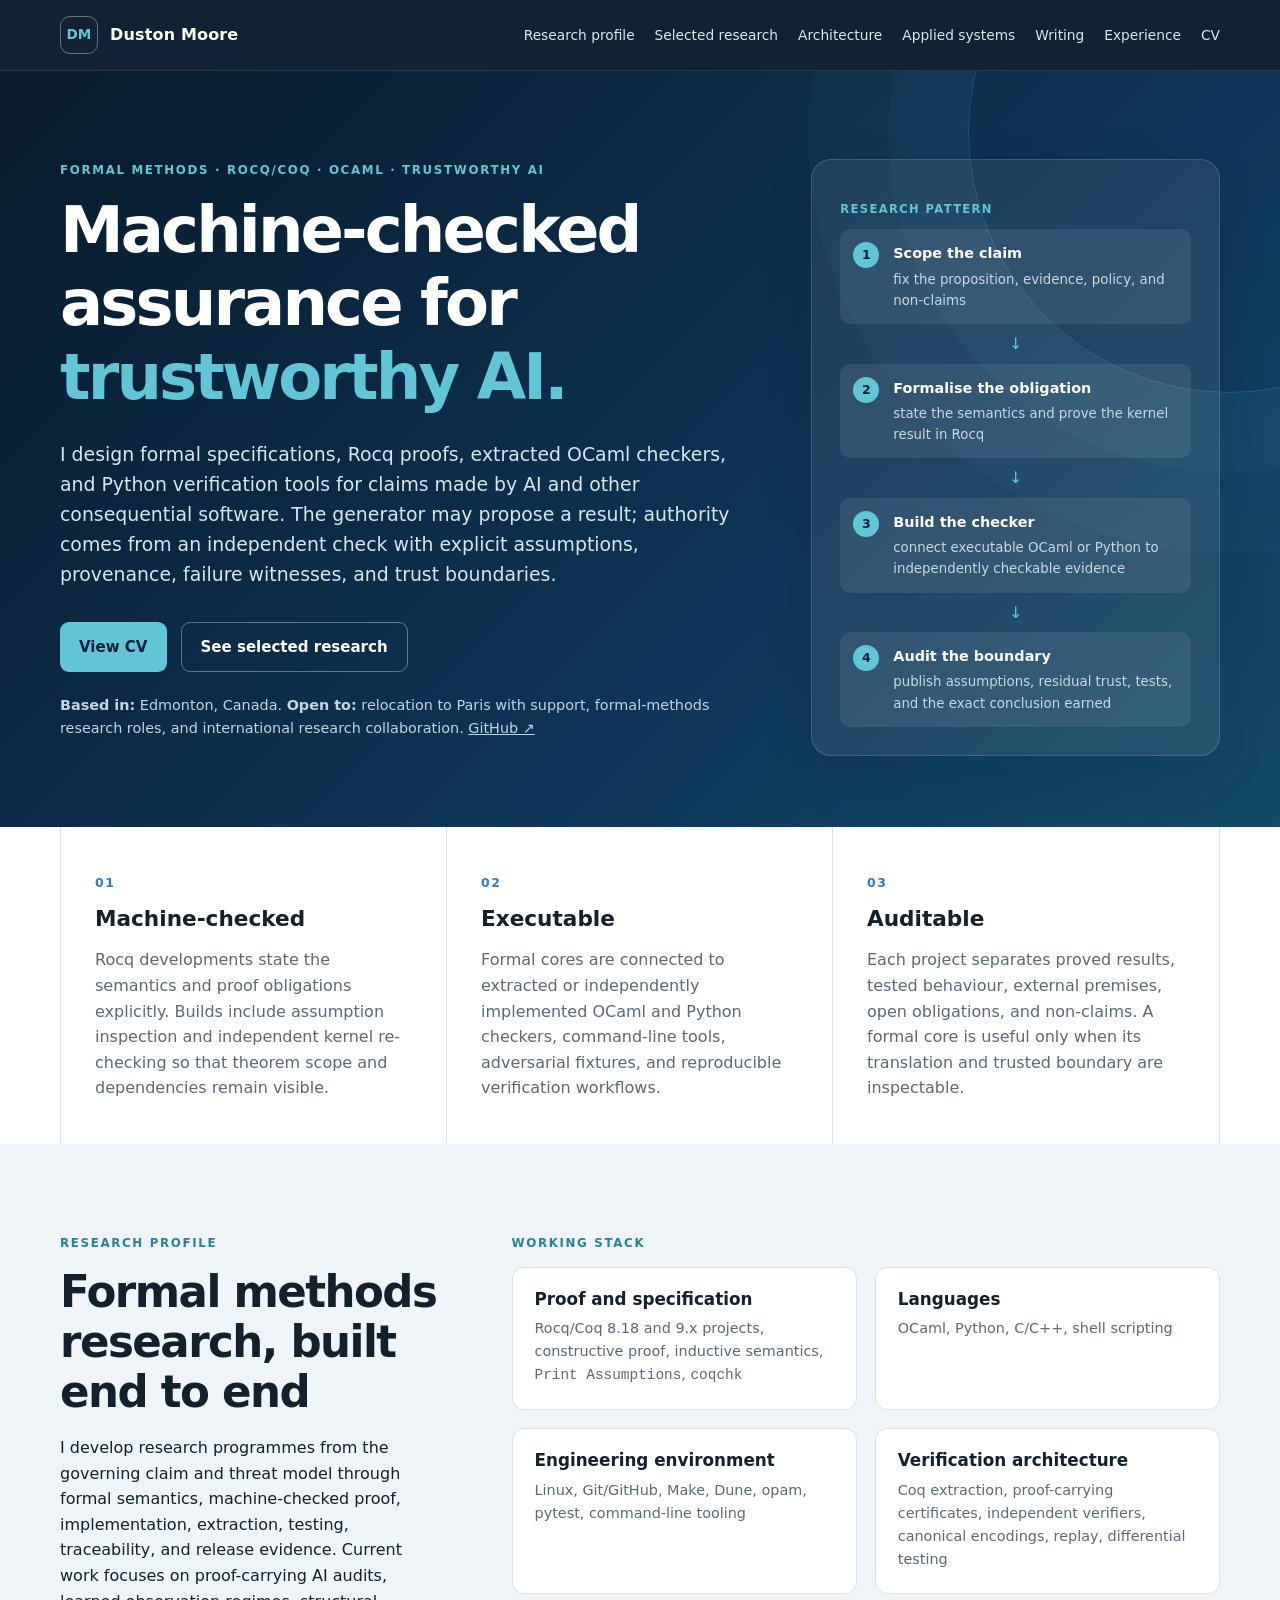
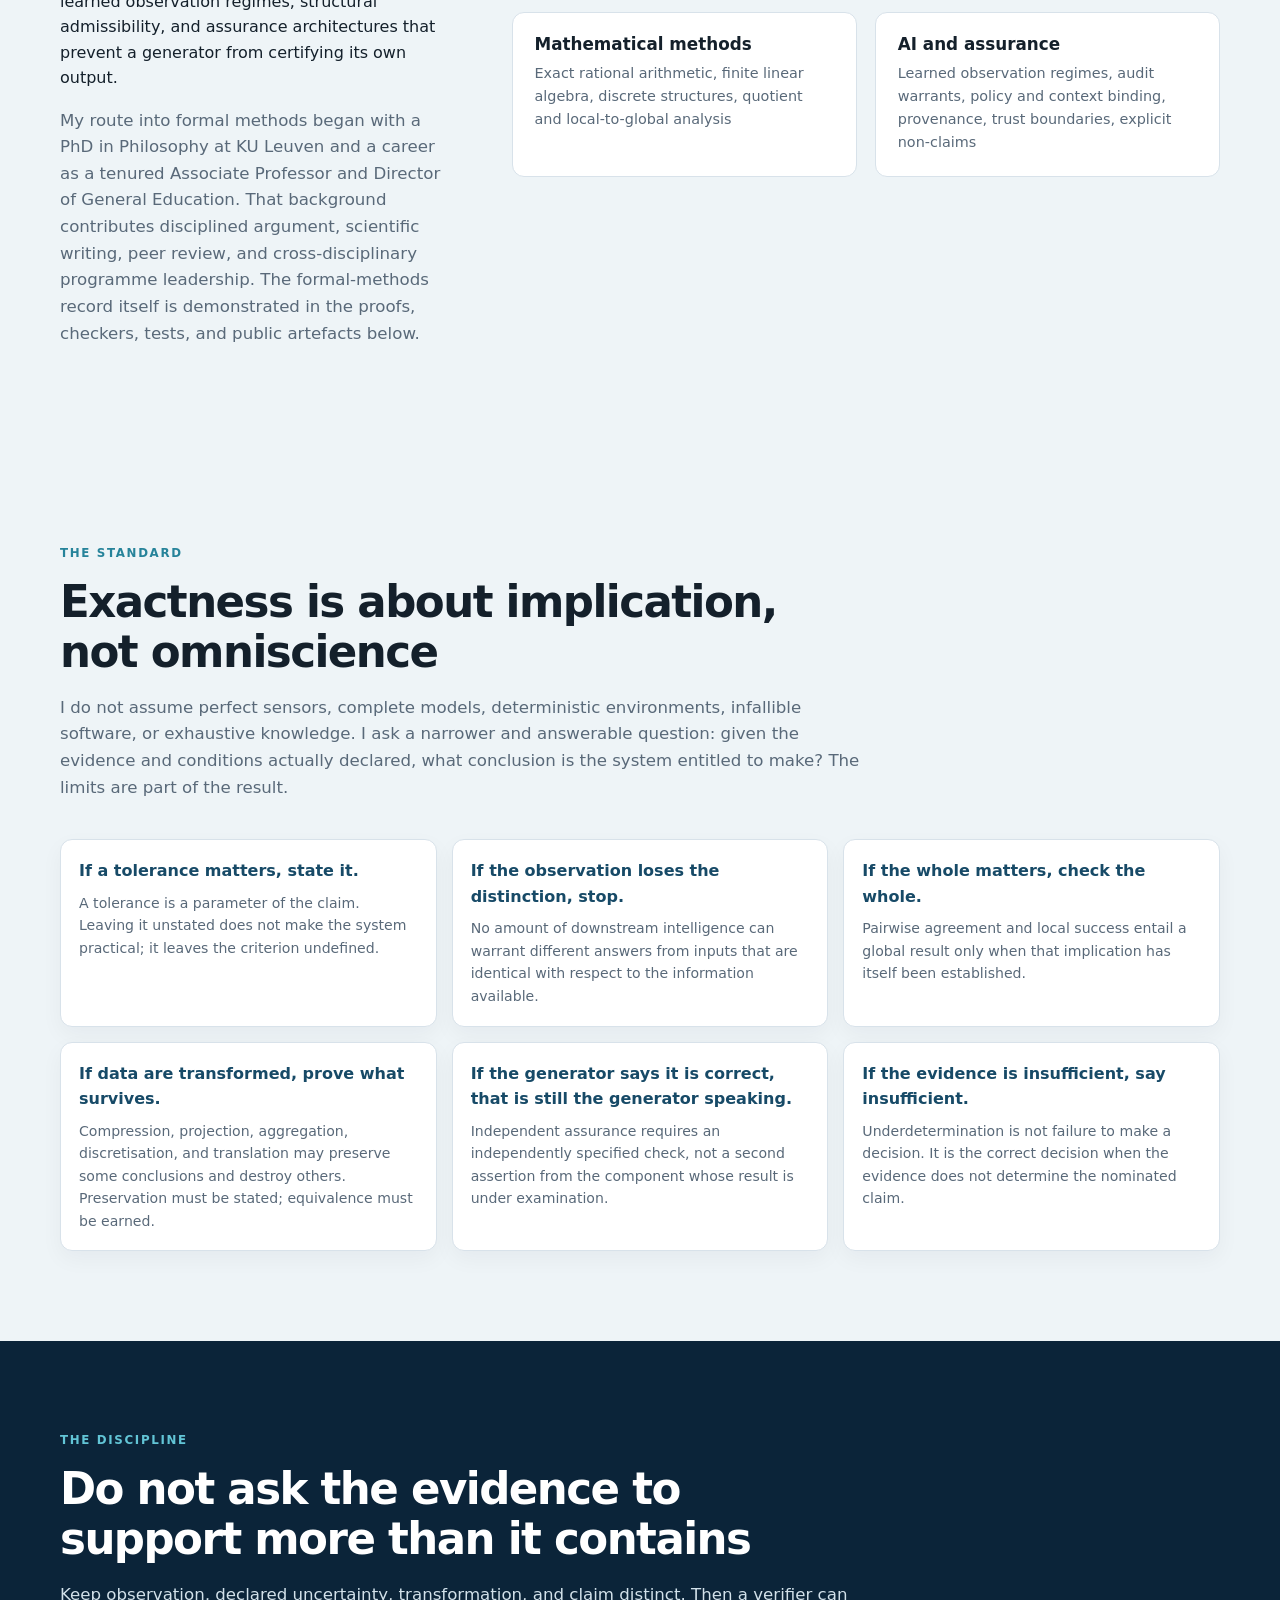
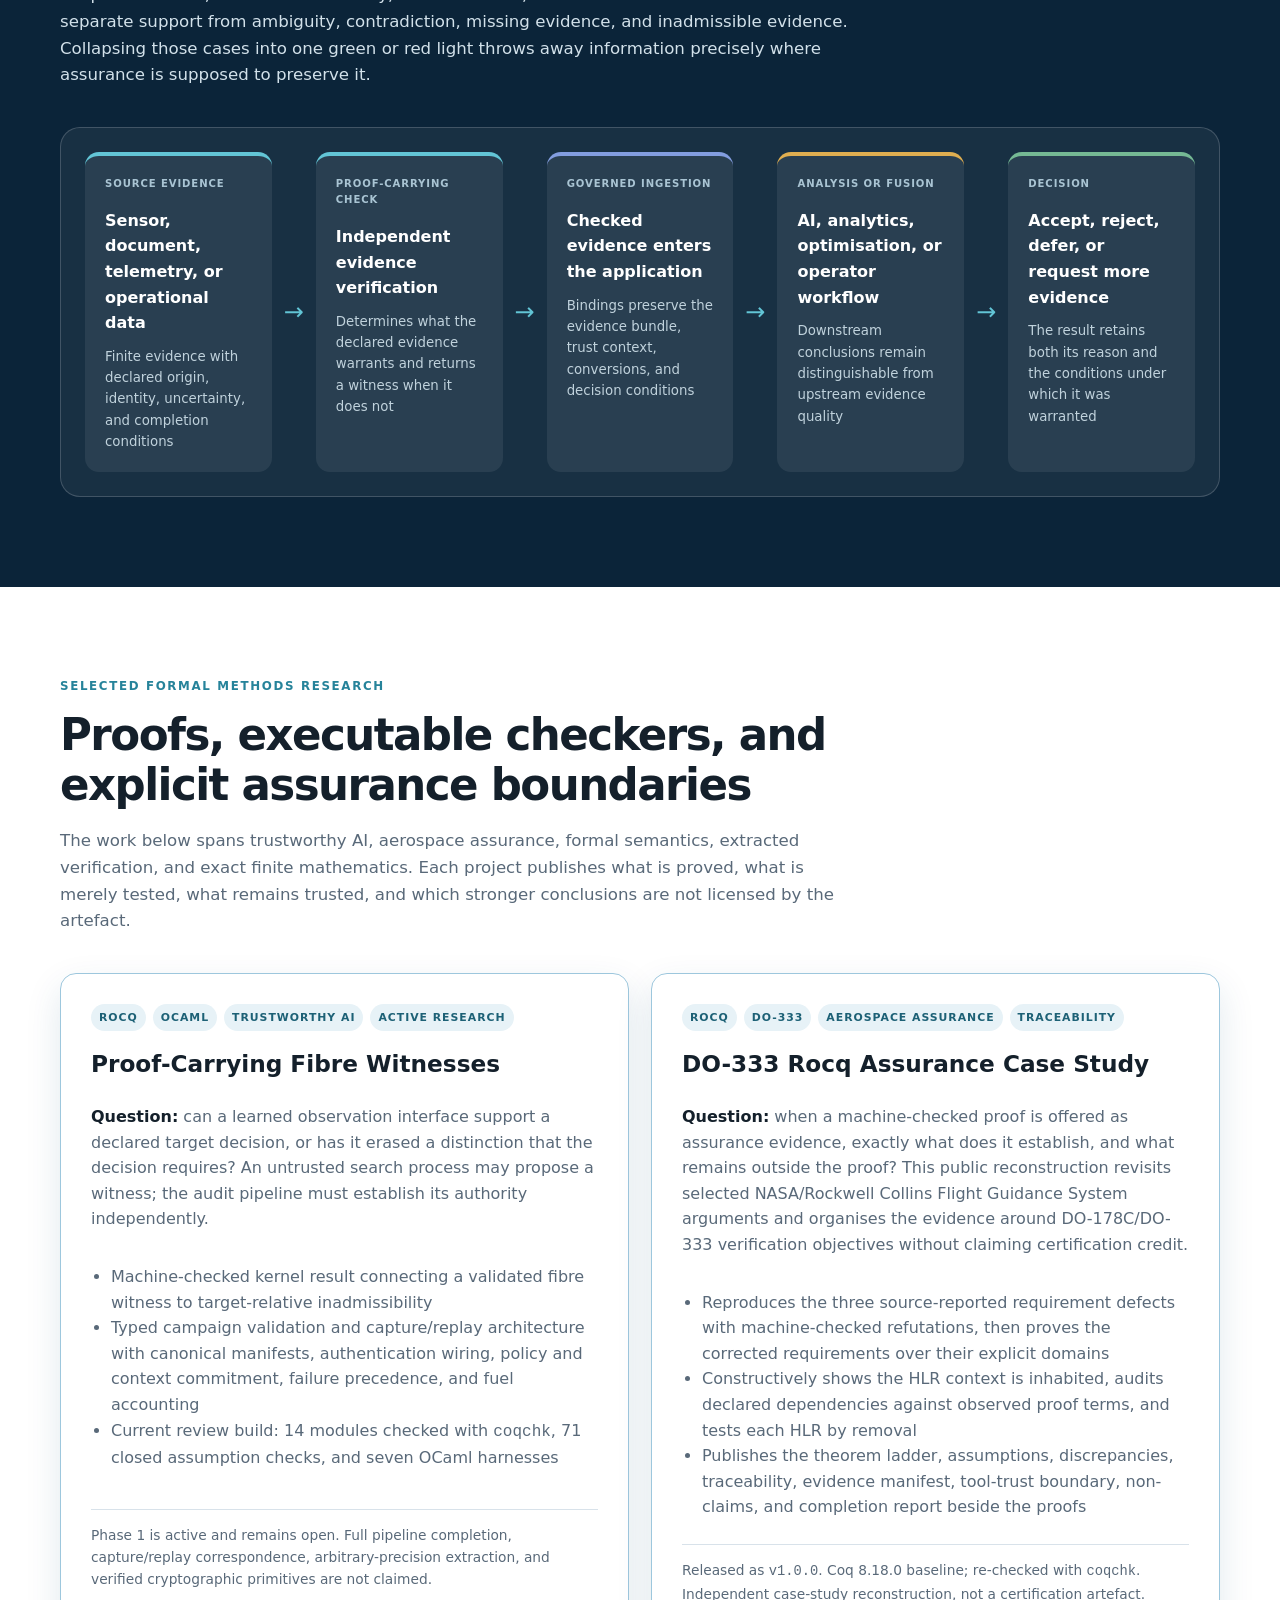
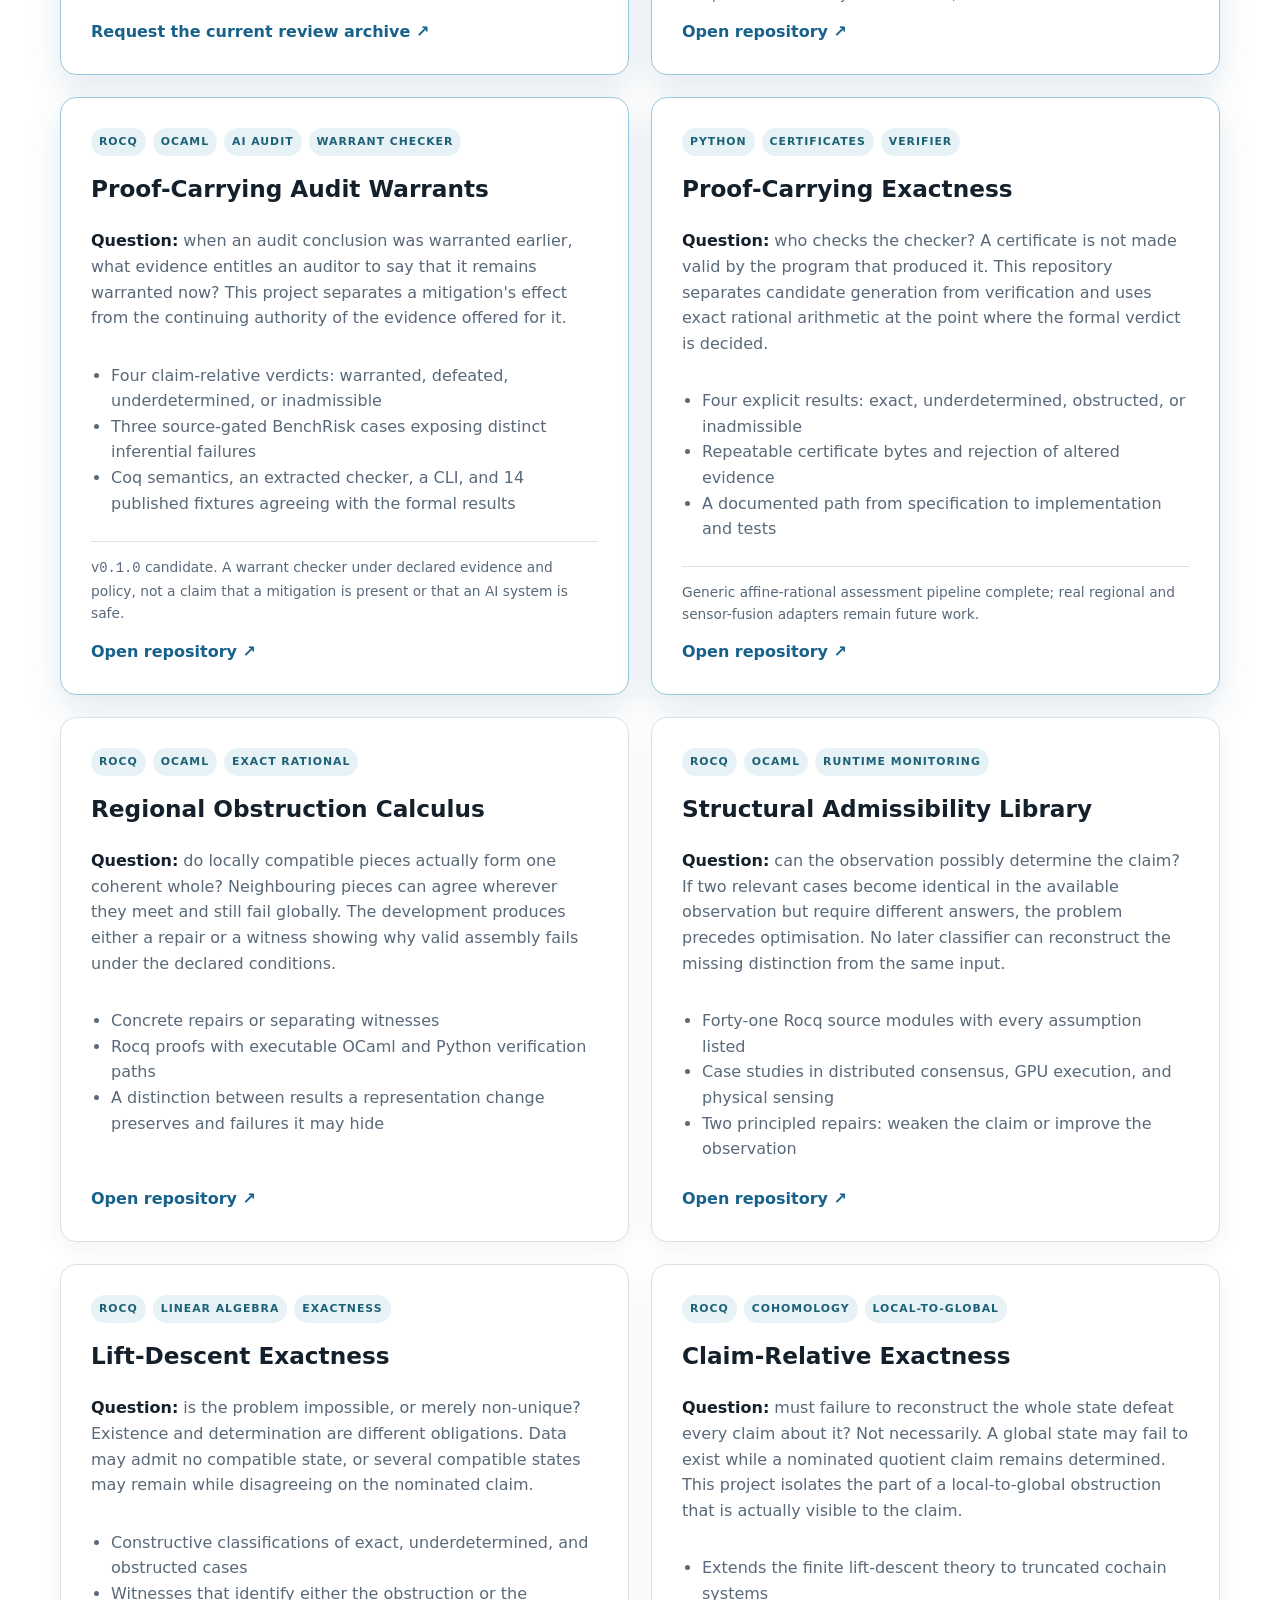
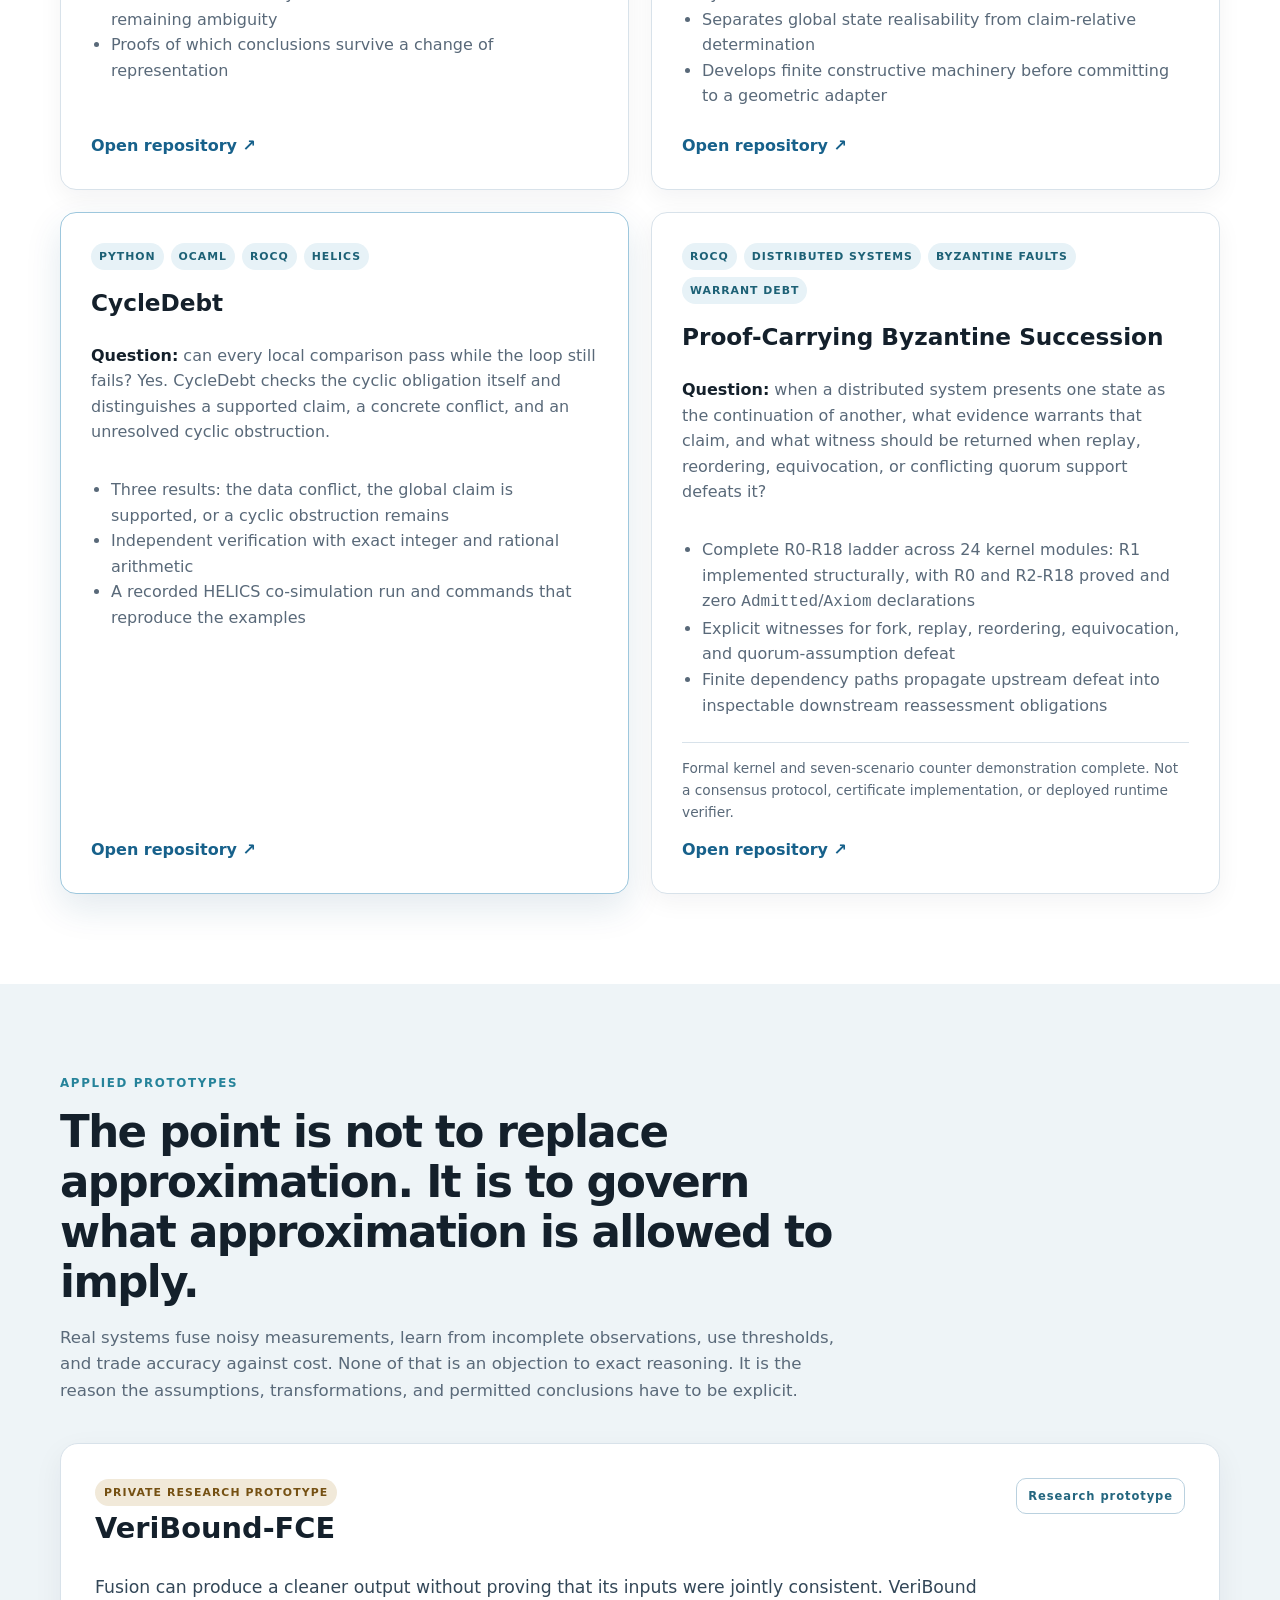
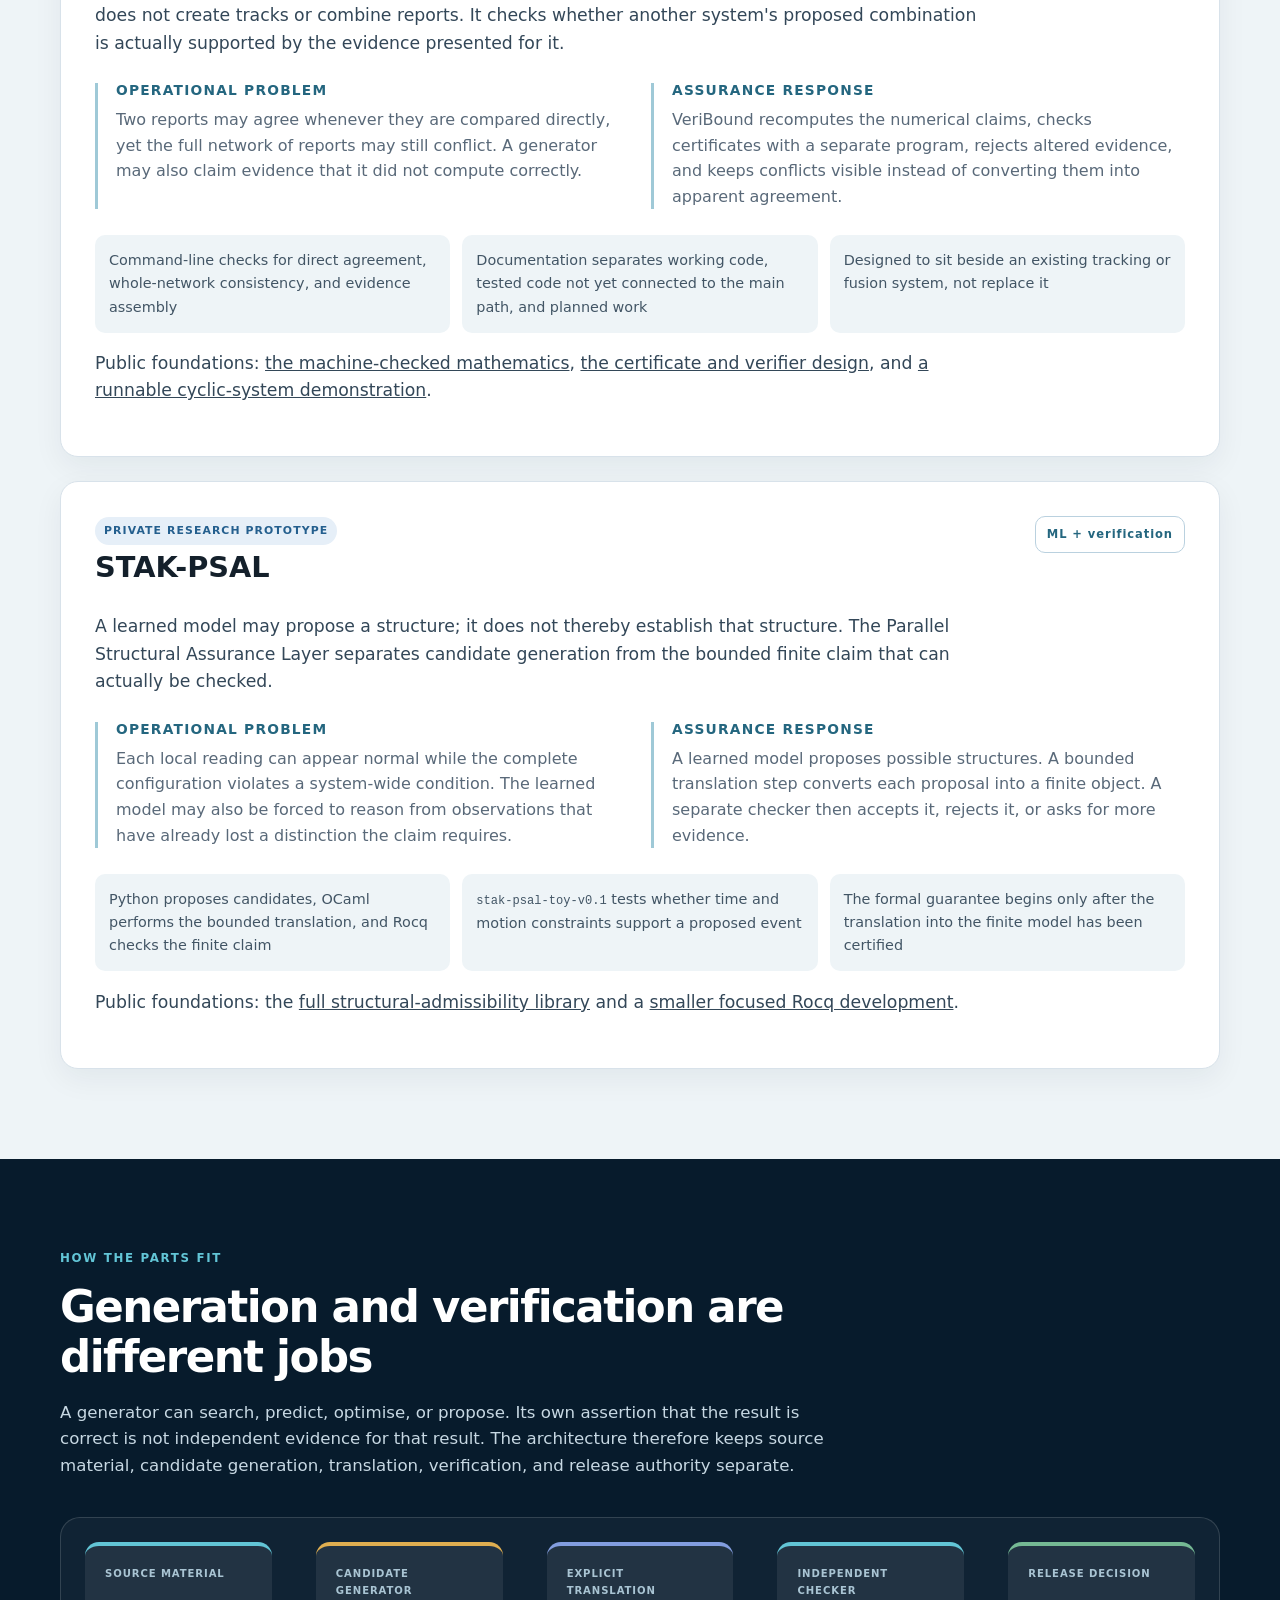
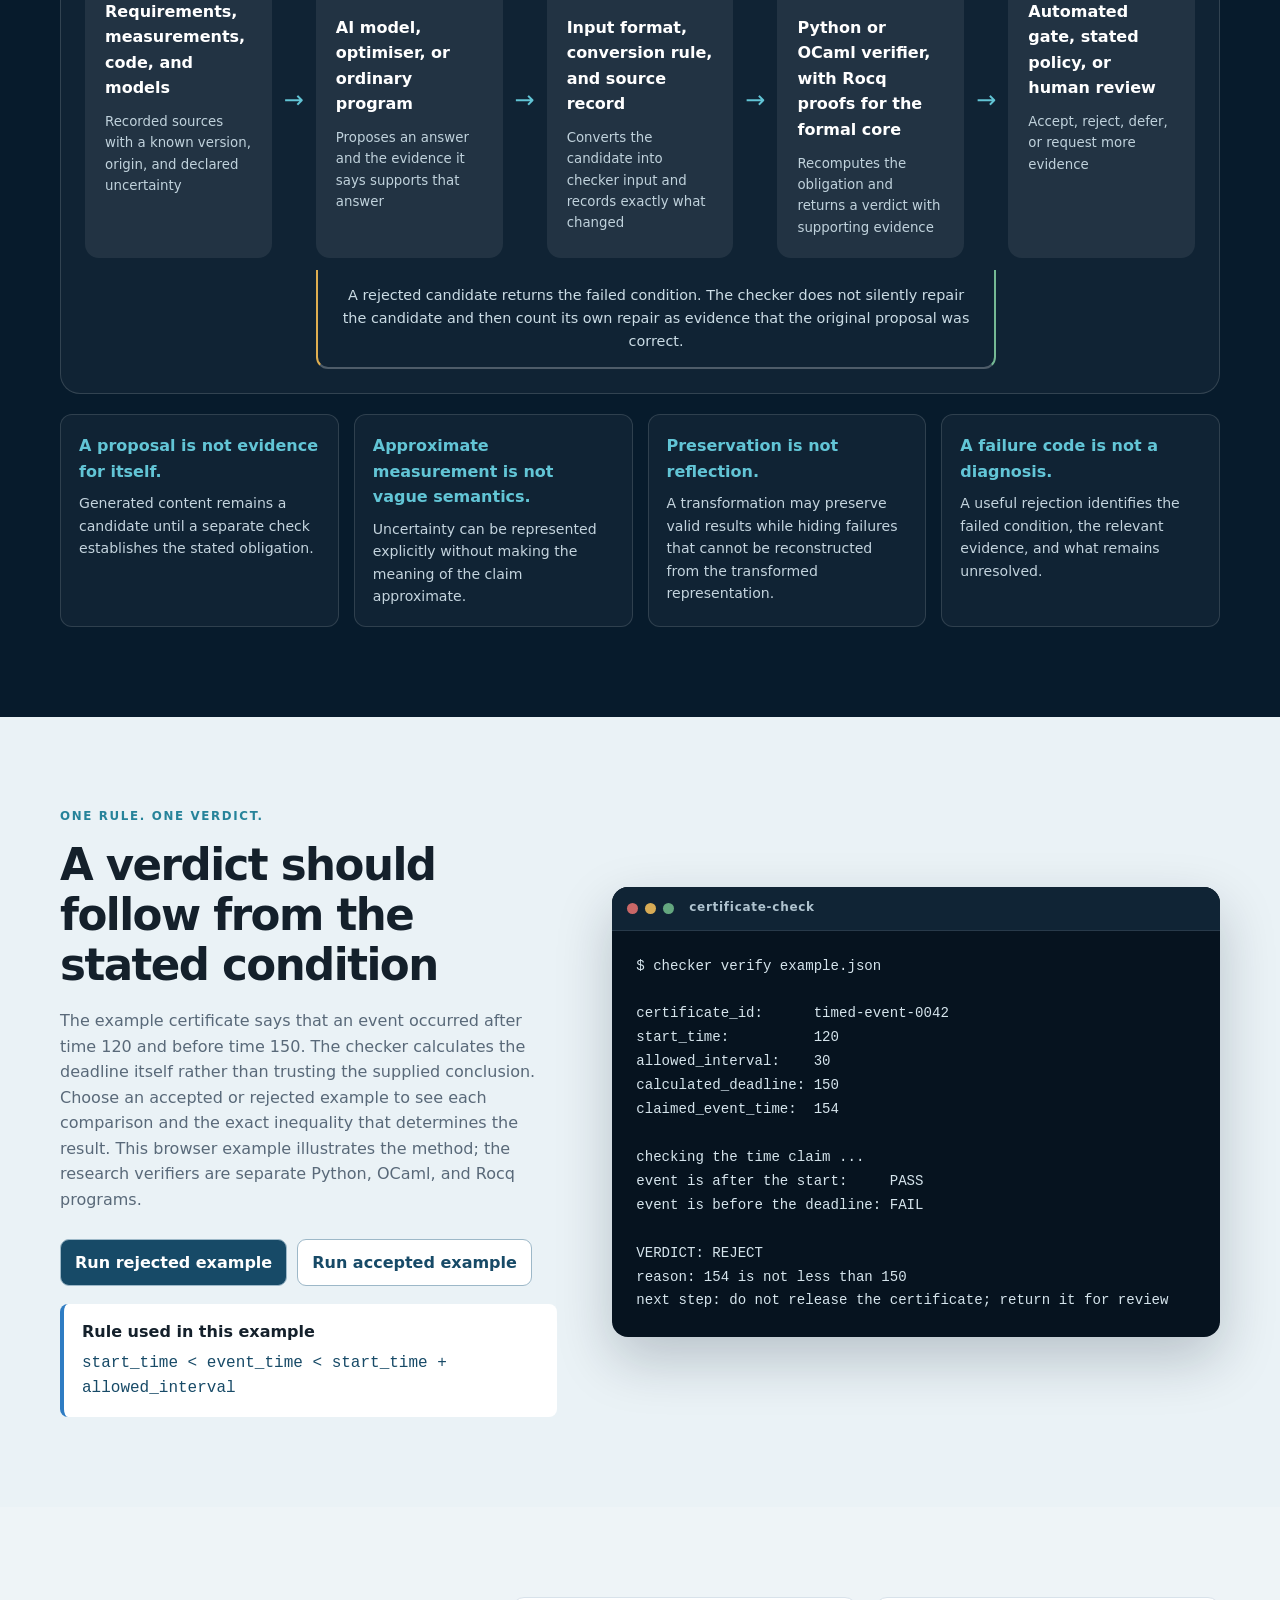
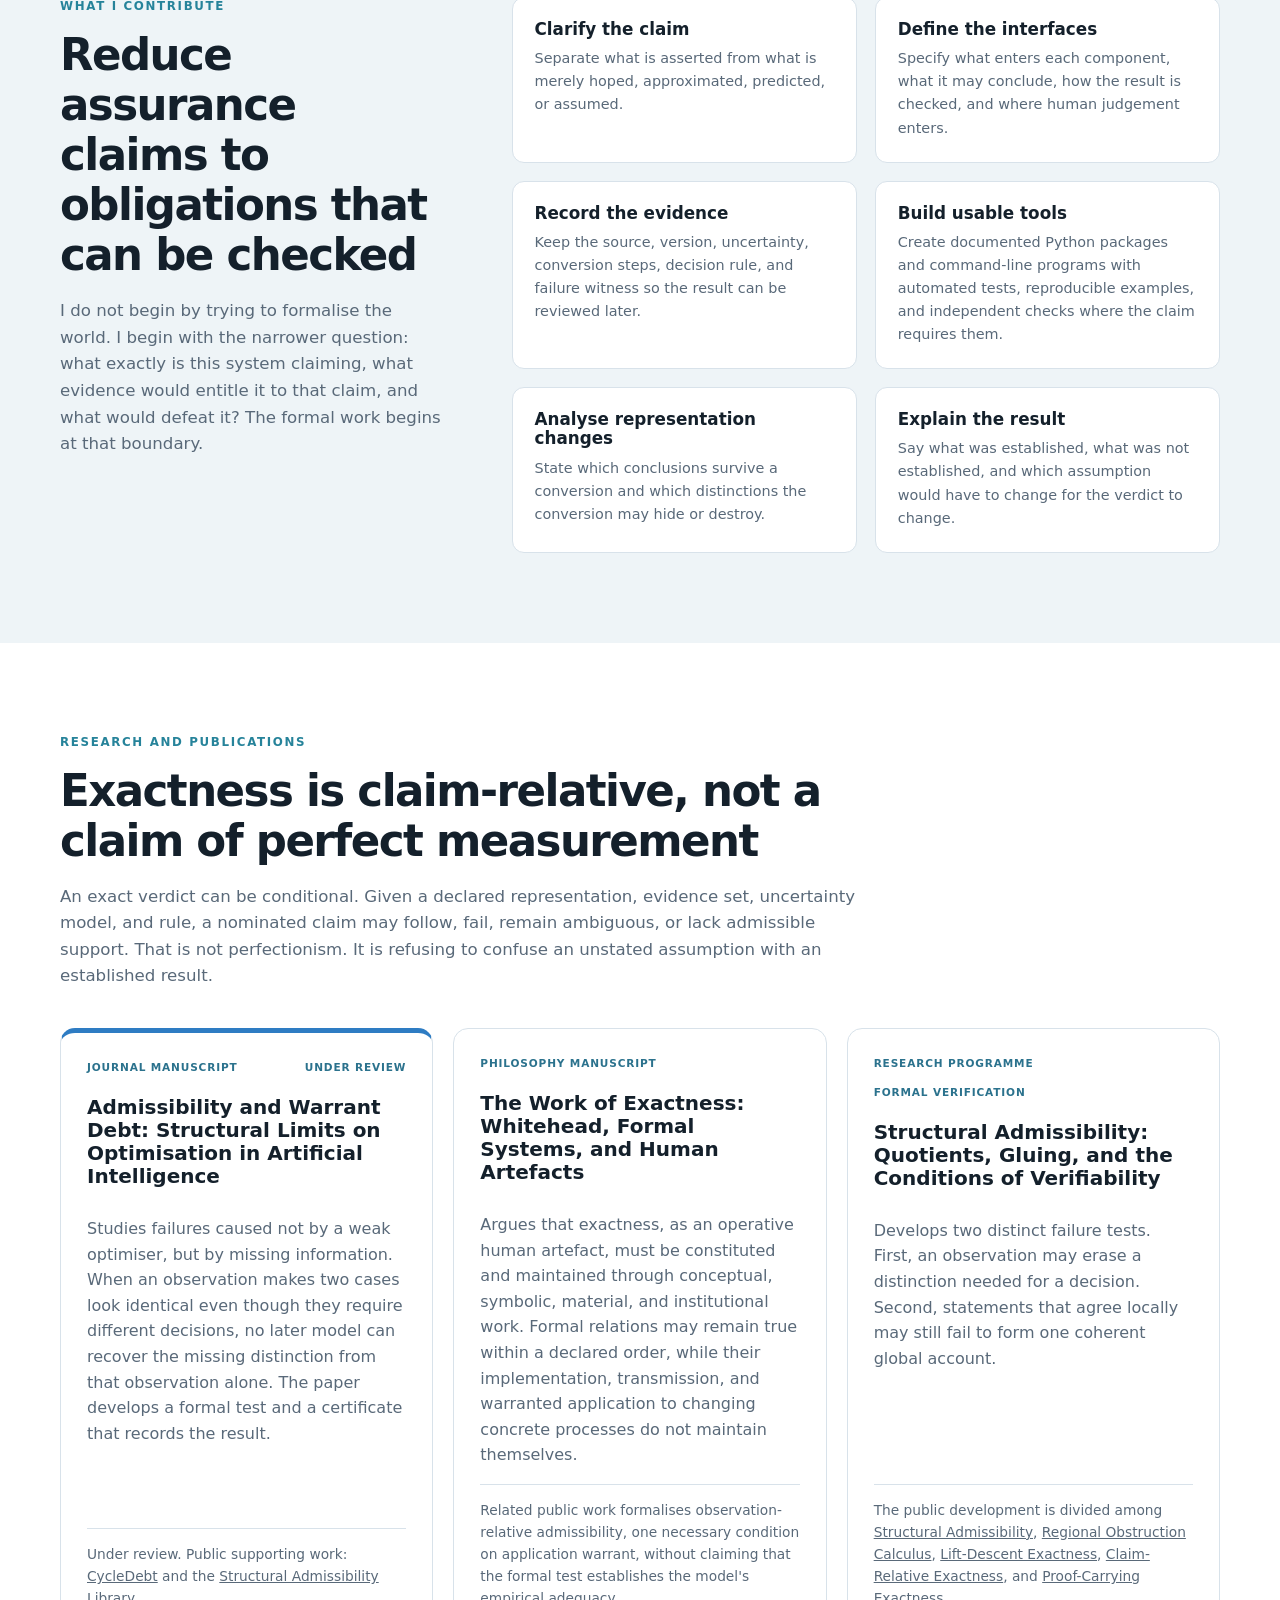
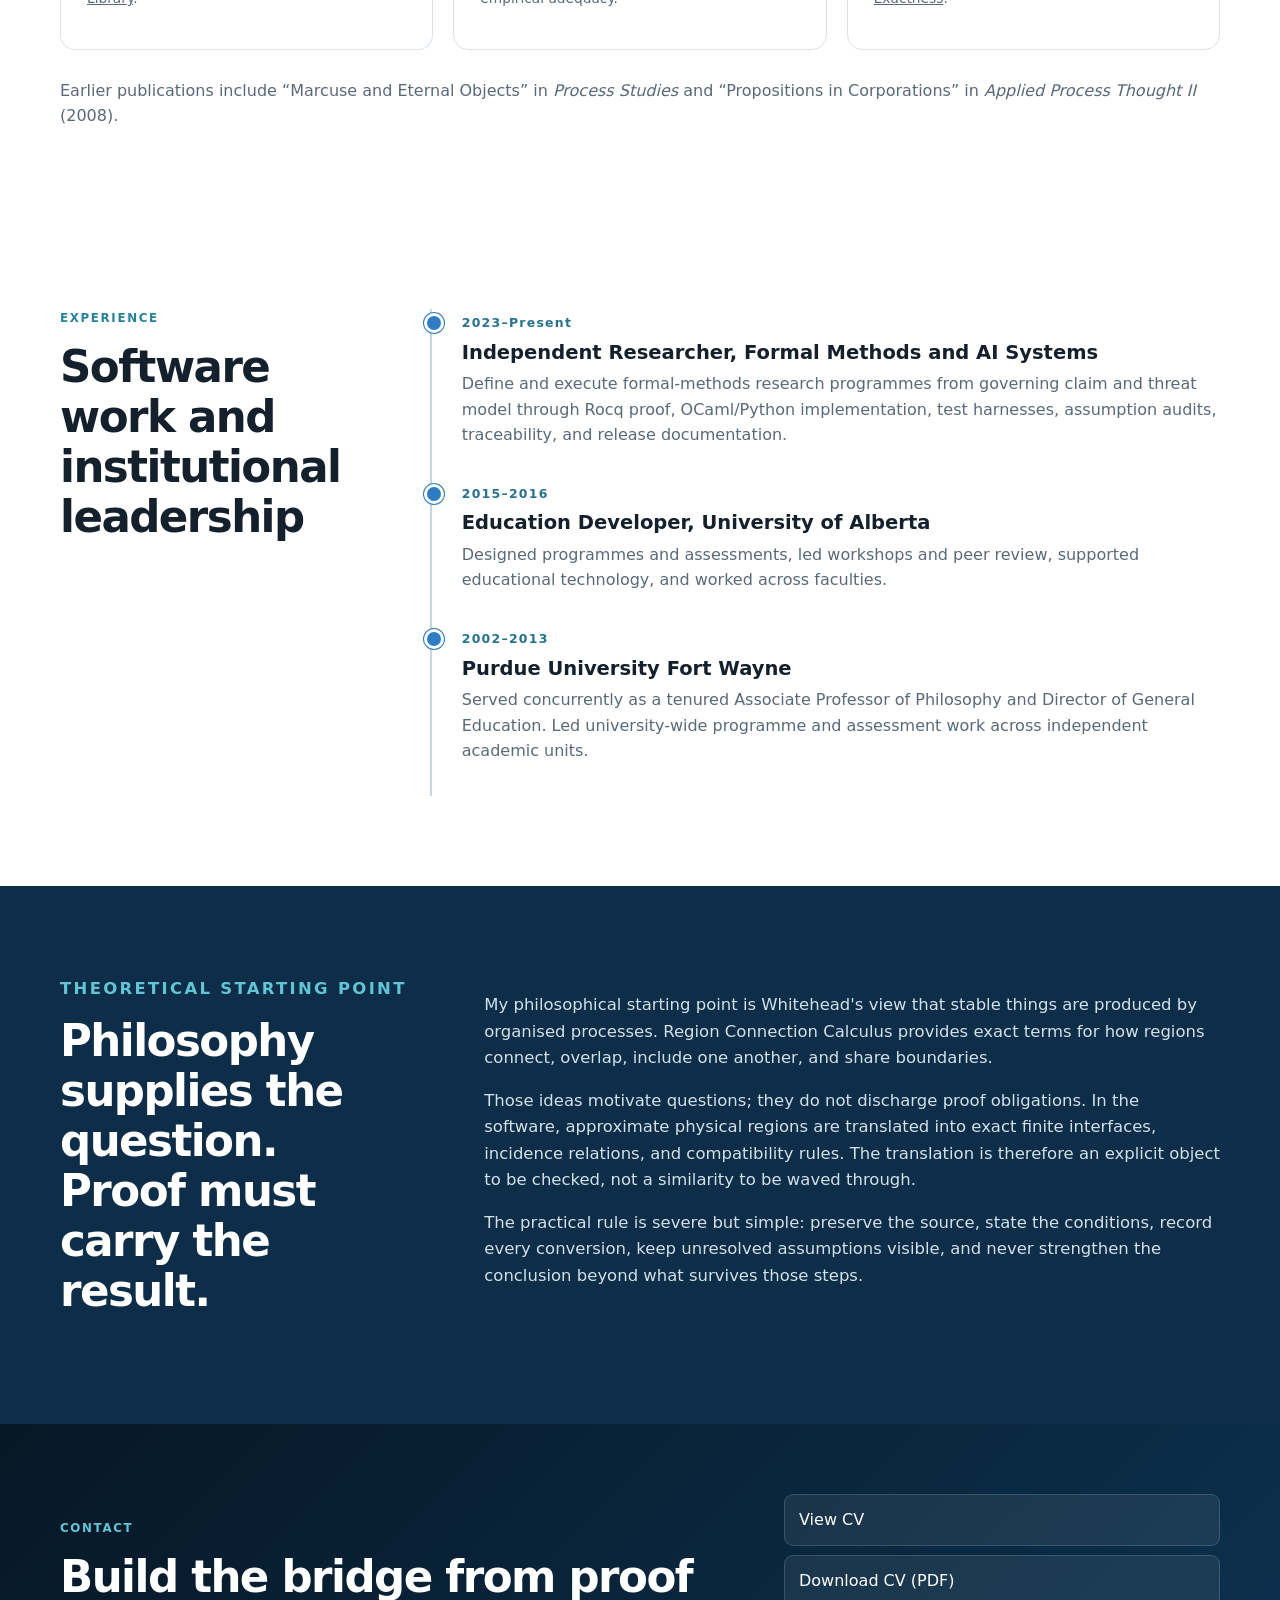
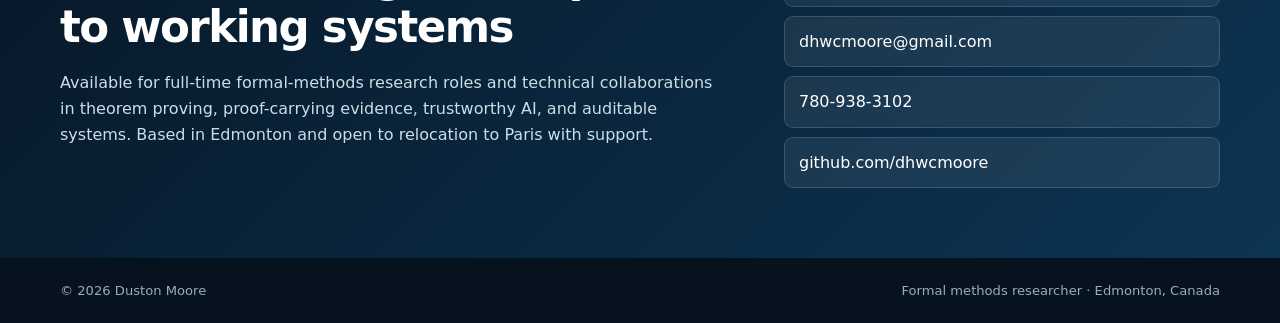
==== commit d90db978: "Lead portfolio with trustworthy AI and machine-checked assurance" ====
--- a/index.html
+++ b/index.html
@@ -3,11 +3,11 @@
 <head>
   <meta charset="utf-8">
   <meta name="viewport" content="width=device-width, initial-scale=1">
-  <title>Duston Moore | Exact Claims from Imperfect Evidence</title>
-  <meta name="description" content="Formal verification, Rocq/Coq, OCaml and Python for proof-carrying evidence, independent verification, structural admissibility, and auditable systems.">
+  <title>Duston Moore | Formal Methods for Trustworthy AI</title>
+  <meta name="description" content="Formal methods research in Rocq/Coq, OCaml and Python: machine-checked proofs, independent verifiers, proof-carrying evidence, and trustworthy AI assurance.">
   <meta name="theme-color" content="#081a2c">
-  <meta property="og:title" content="Duston Moore | Exact Claims from Imperfect Evidence">
-  <meta property="og:description" content="Formal verification and independent assurance for deciding exactly what imperfect, incomplete, transformed, or conflicting evidence warrants.">
+  <meta property="og:title" content="Duston Moore | Formal Methods for Trustworthy AI">
+  <meta property="og:description" content="Machine-checked proofs and executable assurance systems for AI and other consequential software.">
   <meta property="og:type" content="website">
   <link rel="stylesheet" href="styles.css">
 </head>
@@ -21,13 +21,13 @@
       </a>
       <button class="nav-toggle" aria-expanded="false" aria-controls="site-nav">Menu</button>
       <nav id="site-nav" aria-label="Primary navigation">
-        <a href="#standard">The standard</a>
-        <a href="#work">Public work</a>
+        <a href="#about">Research profile</a>
+        <a href="#work">Selected research</a>
+        <a href="#architecture">Architecture</a>
         <a href="#applied">Applied systems</a>
-        <a href="#architecture">How it works</a>
-        <a href="#demo">Try the check</a>
         <a href="#writing">Writing</a>
-        <a href="#contact">Contact</a>
+        <a href="#experience">Experience</a>
+        <a href="cv.html">CV</a>
       </nav>
     </div>
   </header>
@@ -36,26 +36,26 @@
     <section class="hero" id="top">
       <div class="wrap hero-grid">
         <div>
-          <p class="eyebrow">Formal verification · proof-carrying evidence · claim-relative exactness</p>
-          <h1>Imperfect evidence. <span>Exact inference.</span></h1>
-          <p class="lead">Exactness is not a claim that reality is perfectly measured. It is an exact account of what follows from the measurement, model, tolerance, and evidence you actually have. Once those are stated, a nominated claim either follows under those conditions, fails under them, or remains unresolved. I build independent verification that makes that boundary inspectable.</p>
+          <p class="eyebrow">Formal methods · Rocq/Coq · OCaml · trustworthy AI</p>
+          <h1>Machine-checked assurance for <span>trustworthy AI.</span></h1>
+          <p class="lead">I design formal specifications, Rocq proofs, extracted OCaml checkers, and Python verification tools for claims made by AI and other consequential software. The generator may propose a result; authority comes from an independent check with explicit assumptions, provenance, failure witnesses, and trust boundaries.</p>
           <div class="actions">
             <a class="button primary" href="cv.html">View CV</a>
-            <a class="button secondary" href="https://github.com/dhwcmoore">View GitHub</a>
-          </div>
-          <p class="availability"><strong>Location:</strong> Edmonton, Canada. <strong>Open to:</strong> relocation with support and remote collaboration.</p>
+            <a class="button secondary" href="#work">See selected research</a>
+          </div>
+          <p class="availability"><strong>Based in:</strong> Edmonton, Canada. <strong>Open to:</strong> relocation to Paris with support, formal-methods research roles, and international research collaboration. <a href="https://github.com/dhwcmoore">GitHub ↗</a></p>
         </div>
 
         <div class="assurance-card" aria-label="Assurance workflow">
-          <p class="card-label">A claim earns authority in four steps</p>
+          <p class="card-label">Research pattern</p>
           <div class="pipeline">
-            <div><span>1</span><strong>State the claim</strong><small>say exactly what is asserted and under which conditions</small></div>
+            <div><span>1</span><strong>Scope the claim</strong><small>fix the proposition, evidence, policy, and non-claims</small></div>
             <i>↓</i>
-            <div><span>2</span><strong>Present the evidence</strong><small>record its source, uncertainty, identity, and transformations</small></div>
+            <div><span>2</span><strong>Formalise the obligation</strong><small>state the semantics and prove the kernel result in Rocq</small></div>
             <i>↓</i>
-            <div><span>3</span><strong>Check independently</strong><small>recompute the obligation without trusting the generator's verdict</small></div>
+            <div><span>3</span><strong>Build the checker</strong><small>connect executable OCaml or Python to independently checkable evidence</small></div>
             <i>↓</i>
-            <div><span>4</span><strong>Return the reason</strong><small>accept, reject, or defer with the condition that determined the result</small></div>
+            <div><span>4</span><strong>Audit the boundary</strong><small>publish assumptions, residual trust, tests, and the exact conclusion earned</small></div>
           </div>
         </div>
       </div>
@@ -65,18 +65,18 @@
       <div class="wrap three">
         <article>
           <span class="number">01</span>
-          <h2>Approximation is not ambiguity</h2>
-          <p>"Close enough" has technical meaning only after the tolerance and the claim have been specified. An interval, error bound, or probability distribution is imperfect evidence described precisely. Without the bound, "close enough" is not an engineering criterion.</p>
+          <h2>Machine-checked</h2>
+          <p>Rocq developments state the semantics and proof obligations explicitly. Builds include assumption inspection and independent kernel re-checking so that theorem scope and dependencies remain visible.</p>
         </article>
         <article>
           <span class="number">02</span>
-          <h2>Lost information stays lost</h2>
-          <p>If two admissible states produce the same observation but require different answers, no downstream model can determine which answer is warranted from that observation alone. Optimisation cannot recreate a distinction the input has erased.</p>
+          <h2>Executable</h2>
+          <p>Formal cores are connected to extracted or independently implemented OCaml and Python checkers, command-line tools, adversarial fixtures, and reproducible verification workflows.</p>
         </article>
         <article>
           <span class="number">03</span>
-          <h2>Local success is not global success</h2>
-          <p>Passing every local check establishes a global claim only when the global claim follows from those checks. Otherwise the global obligation remains unproved. Passing the checks you ran does not prove the check you omitted.</p>
+          <h2>Auditable</h2>
+          <p>Each project separates proved results, tested behaviour, external premises, open obligations, and non-claims. A formal core is useful only when its translation and trusted boundary are inspectable.</p>
         </article>
       </div>
     </section>
@@ -84,20 +84,20 @@
     <section class="section alt" id="about">
       <div class="wrap approach-grid">
         <div>
-          <p class="eyebrow">About</p>
-          <h2>From philosophy to formal assurance</h2>
-          <p>My route into formal methods began in philosophy. I earned a PhD at KU Leuven and later served as a tenured Associate Professor of Philosophy and Director of General Education at Purdue University Fort Wayne. That work centred on arguments, conceptual structure, evidence, and the conditions under which a conclusion is justified.</p>
-          <p>The engineering form of the same problem is concrete: what may this system conclude from these inputs, transformations, assumptions, and checks? I now answer that with executable artefacts: formal specifications, Rocq proofs, Python and OCaml verifiers, certificates, tests, traceability, and explicit failure witnesses. A conclusion should not outrun its premises; an assurance claim should not outrun its evidence.</p>
+          <p class="eyebrow">Research profile</p>
+          <h2>Formal methods research, built end to end</h2>
+          <p>I develop research programmes from the governing claim and threat model through formal semantics, machine-checked proof, implementation, extraction, testing, traceability, and release evidence. Current work focuses on proof-carrying AI audits, learned observation regimes, structural admissibility, and assurance architectures that prevent a generator from certifying its own output.</p>
+          <p>My route into formal methods began with a PhD in Philosophy at KU Leuven and a career as a tenured Associate Professor and Director of General Education. That background contributes disciplined argument, scientific writing, peer review, and cross-disciplinary programme leadership. The formal-methods record itself is demonstrated in the proofs, checkers, tests, and public artefacts below.</p>
         </div>
         <div>
           <p class="eyebrow">Working stack</p>
           <div class="capabilities">
-            <div><h3>Proof and specification</h3><p>Rocq/Coq 8.18, <code>coqchk</code>, constructive proof, formal specification</p></div>
-            <div><h3>Languages</h3><p>Python, OCaml, C/C++, shell scripting</p></div>
-            <div><h3>Engineering environment</h3><p>Linux/Ubuntu, Git/GitHub, Make, pytest, command-line tooling</p></div>
-            <div><h3>Verification architecture</h3><p>Proof-carrying certificates, independent verifiers, traceability, differential testing, runtime monitoring</p></div>
+            <div><h3>Proof and specification</h3><p>Rocq/Coq 8.18 and 9.x projects, constructive proof, inductive semantics, <code>Print Assumptions</code>, <code>coqchk</code></p></div>
+            <div><h3>Languages</h3><p>OCaml, Python, C/C++, shell scripting</p></div>
+            <div><h3>Engineering environment</h3><p>Linux, Git/GitHub, Make, Dune, opam, pytest, command-line tooling</p></div>
+            <div><h3>Verification architecture</h3><p>Coq extraction, proof-carrying certificates, independent verifiers, canonical encodings, replay, differential testing</p></div>
             <div><h3>Mathematical methods</h3><p>Exact rational arithmetic, finite linear algebra, discrete structures, quotient and local-to-global analysis</p></div>
-            <div><h3>Distributed and sensor systems</h3><p>HELICS co-simulation, finite-stream verification, cyclic consistency, sensor-fusion assurance</p></div>
+            <div><h3>AI and assurance</h3><p>Learned observation regimes, audit warrants, policy and context binding, provenance, trust boundaries, explicit non-claims</p></div>
           </div>
         </div>
       </div>
@@ -166,12 +166,25 @@
     <section class="section" id="work">
       <div class="wrap">
         <div class="section-head">
-          <p class="eyebrow">Public code and proofs</p>
-          <h2>One programme, several distinct obligations</h2>
-          <p>The repositories are not separate exercises in mathematical sophistication. Each isolates a place where a system can say more than its evidence warrants. Together they ask whether the evidence can determine the claim, whether compatible states exist, whether the claim is unique, whether local pieces form a whole, whether a representation change preserves the result, and whether the final verdict can be checked independently.</p>
+          <p class="eyebrow">Selected formal methods research</p>
+          <h2>Proofs, executable checkers, and explicit assurance boundaries</h2>
+          <p>The work below spans trustworthy AI, aerospace assurance, formal semantics, extracted verification, and exact finite mathematics. Each project publishes what is proved, what is merely tested, what remains trusted, and which stronger conclusions are not licensed by the artefact.</p>
         </div>
 
         <div class="project-grid">
+          <article class="project featured">
+            <div class="tags"><span>Rocq</span><span>OCaml</span><span>Trustworthy AI</span><span>Active research</span></div>
+            <h3>Proof-Carrying Fibre Witnesses</h3>
+            <p><strong>Question:</strong> can a learned observation interface support a declared target decision, or has it erased a distinction that the decision requires? An untrusted search process may propose a witness; the audit pipeline must establish its authority independently.</p>
+            <ul>
+              <li>Machine-checked kernel result connecting a validated fibre witness to target-relative inadmissibility</li>
+              <li>Typed campaign validation and capture/replay architecture with canonical manifests, authentication wiring, policy and context commitment, failure precedence, and fuel accounting</li>
+              <li>Current review build: 14 modules checked with <code>coqchk</code>, 71 closed assumption checks, and seven OCaml harnesses</li>
+            </ul>
+            <p class="writing-status">Phase 1 is active and remains open. Full pipeline completion, capture/replay correspondence, arbitrary-precision extraction, and verified cryptographic primitives are not claimed.</p>
+            <a href="mailto:dhwcmoore@gmail.com?subject=Proof-Carrying%20Fibre%20Witnesses%20review%20archive">Request the current review archive <span aria-hidden="true">↗</span></a>
+          </article>
+
           <article class="project featured">
             <div class="tags"><span>Rocq</span><span>DO-333</span><span>Aerospace assurance</span><span>Traceability</span></div>
             <h3>DO-333 Rocq Assurance Case Study</h3>
@@ -497,7 +510,7 @@
           <article>
             <time>2023–Present</time>
             <h3>Independent Researcher, Formal Methods and AI Systems</h3>
-            <p>Built Python and OCaml verification tools, Rocq proofs, specifications, automated tests, demonstrations, and technical documentation.</p>
+            <p>Define and execute formal-methods research programmes from governing claim and threat model through Rocq proof, OCaml/Python implementation, test harnesses, assumption audits, traceability, and release documentation.</p>
           </article>
           <article>
             <time>2015–2016</time>
@@ -531,11 +544,12 @@
       <div class="wrap contact-grid">
         <div>
           <p class="eyebrow">Contact</p>
-          <h2>If a claim matters, make its warrant inspectable</h2>
-          <p>Available for full-time roles and technical research collaborations in formal verification, proof-carrying evidence, reliable data systems, and auditable AI. Based in Edmonton and open to relocation with support or remote collaboration.</p>
+          <h2>Build the bridge from proof to working systems</h2>
+          <p>Available for full-time formal-methods research roles and technical collaborations in theorem proving, proof-carrying evidence, trustworthy AI, and auditable systems. Based in Edmonton and open to relocation to Paris with support.</p>
         </div>
         <div class="contact-actions">
           <a href="cv.html">View CV</a>
+          <a href="Duston_Moore_Formal_Methods_CV.pdf" download>Download CV (PDF)</a>
           <a href="mailto:dhwcmoore@gmail.com">dhwcmoore@gmail.com</a>
           <a href="tel:+17809383102">780-938-3102</a>
           <a href="https://github.com/dhwcmoore">github.com/dhwcmoore</a>
@@ -547,10 +561,10 @@
   <footer>
     <div class="wrap">
       <span>© 2026 Duston Moore</span>
-      <span>Independent researcher · Edmonton, Canada</span>
+      <span>Formal methods researcher · Edmonton, Canada</span>
     </div>
   </footer>
 
   <script src="script.js"></script>
 </body>
-</html>+</html>
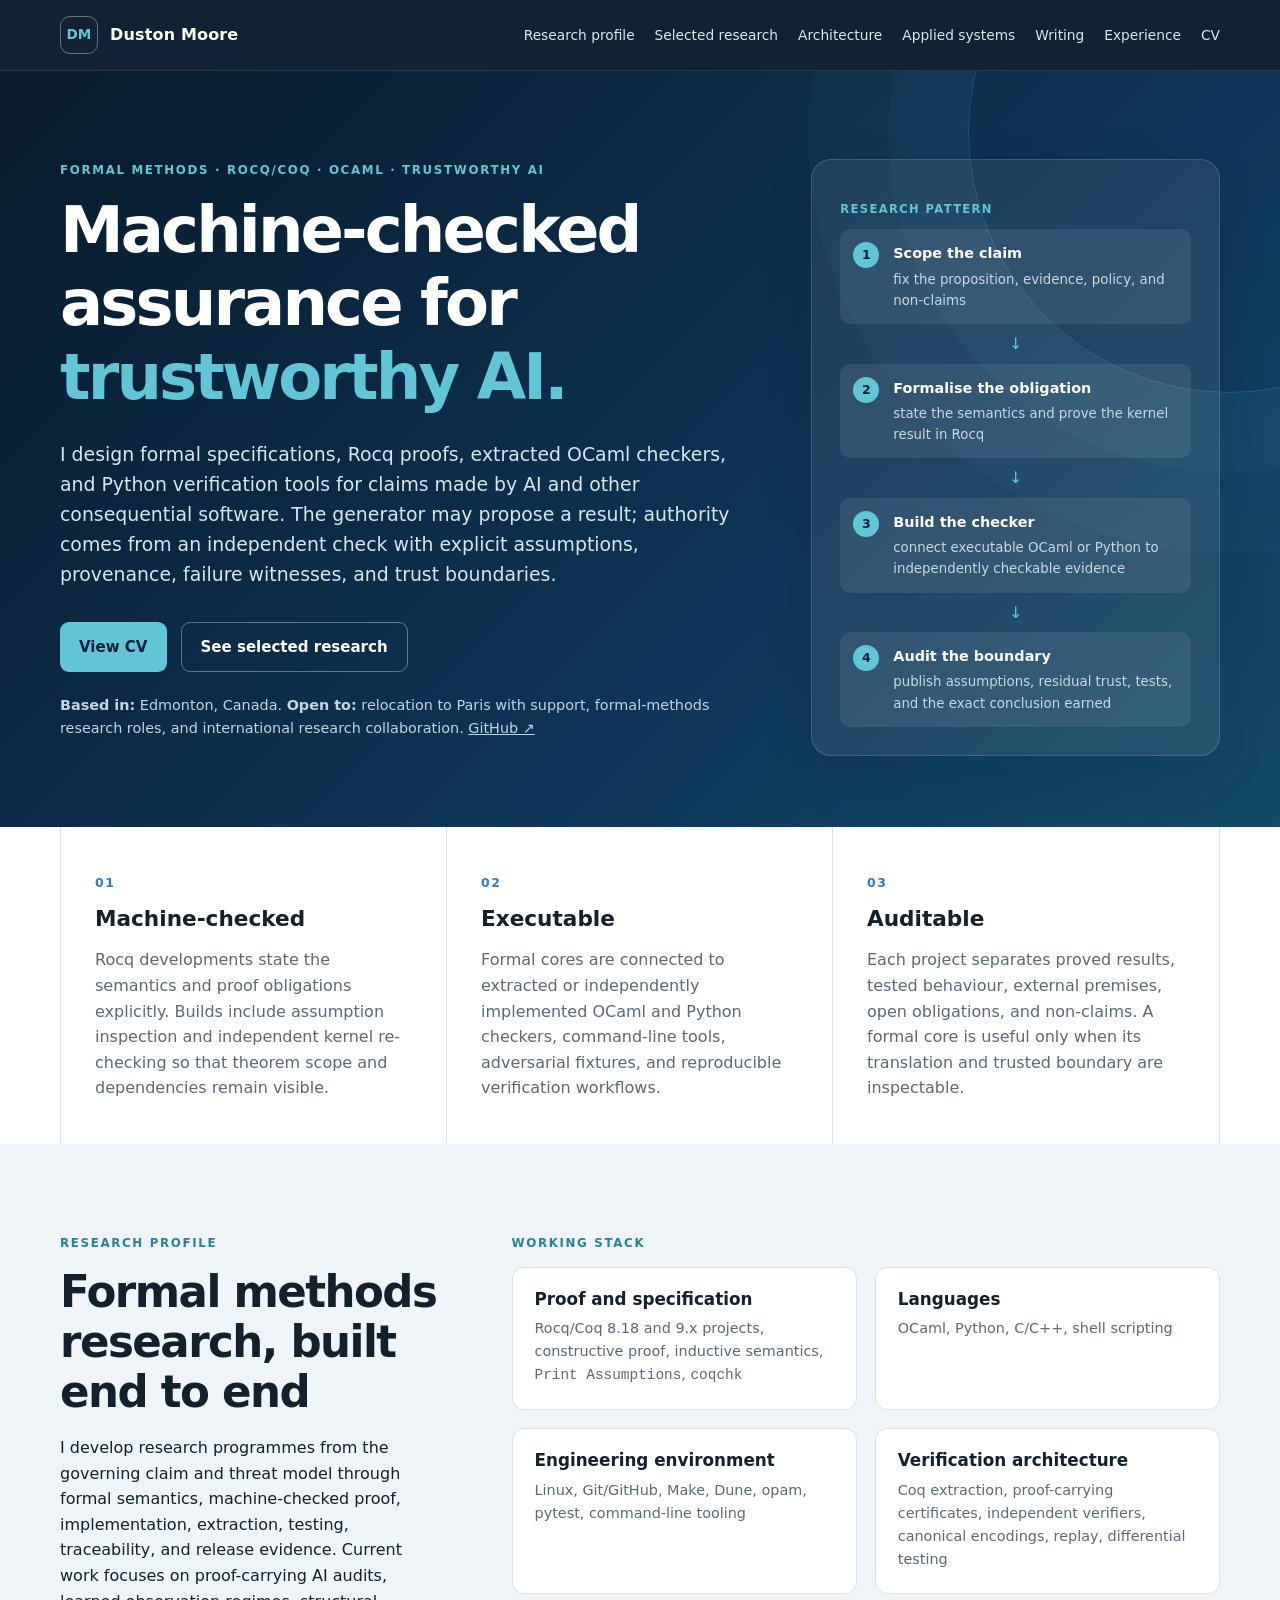
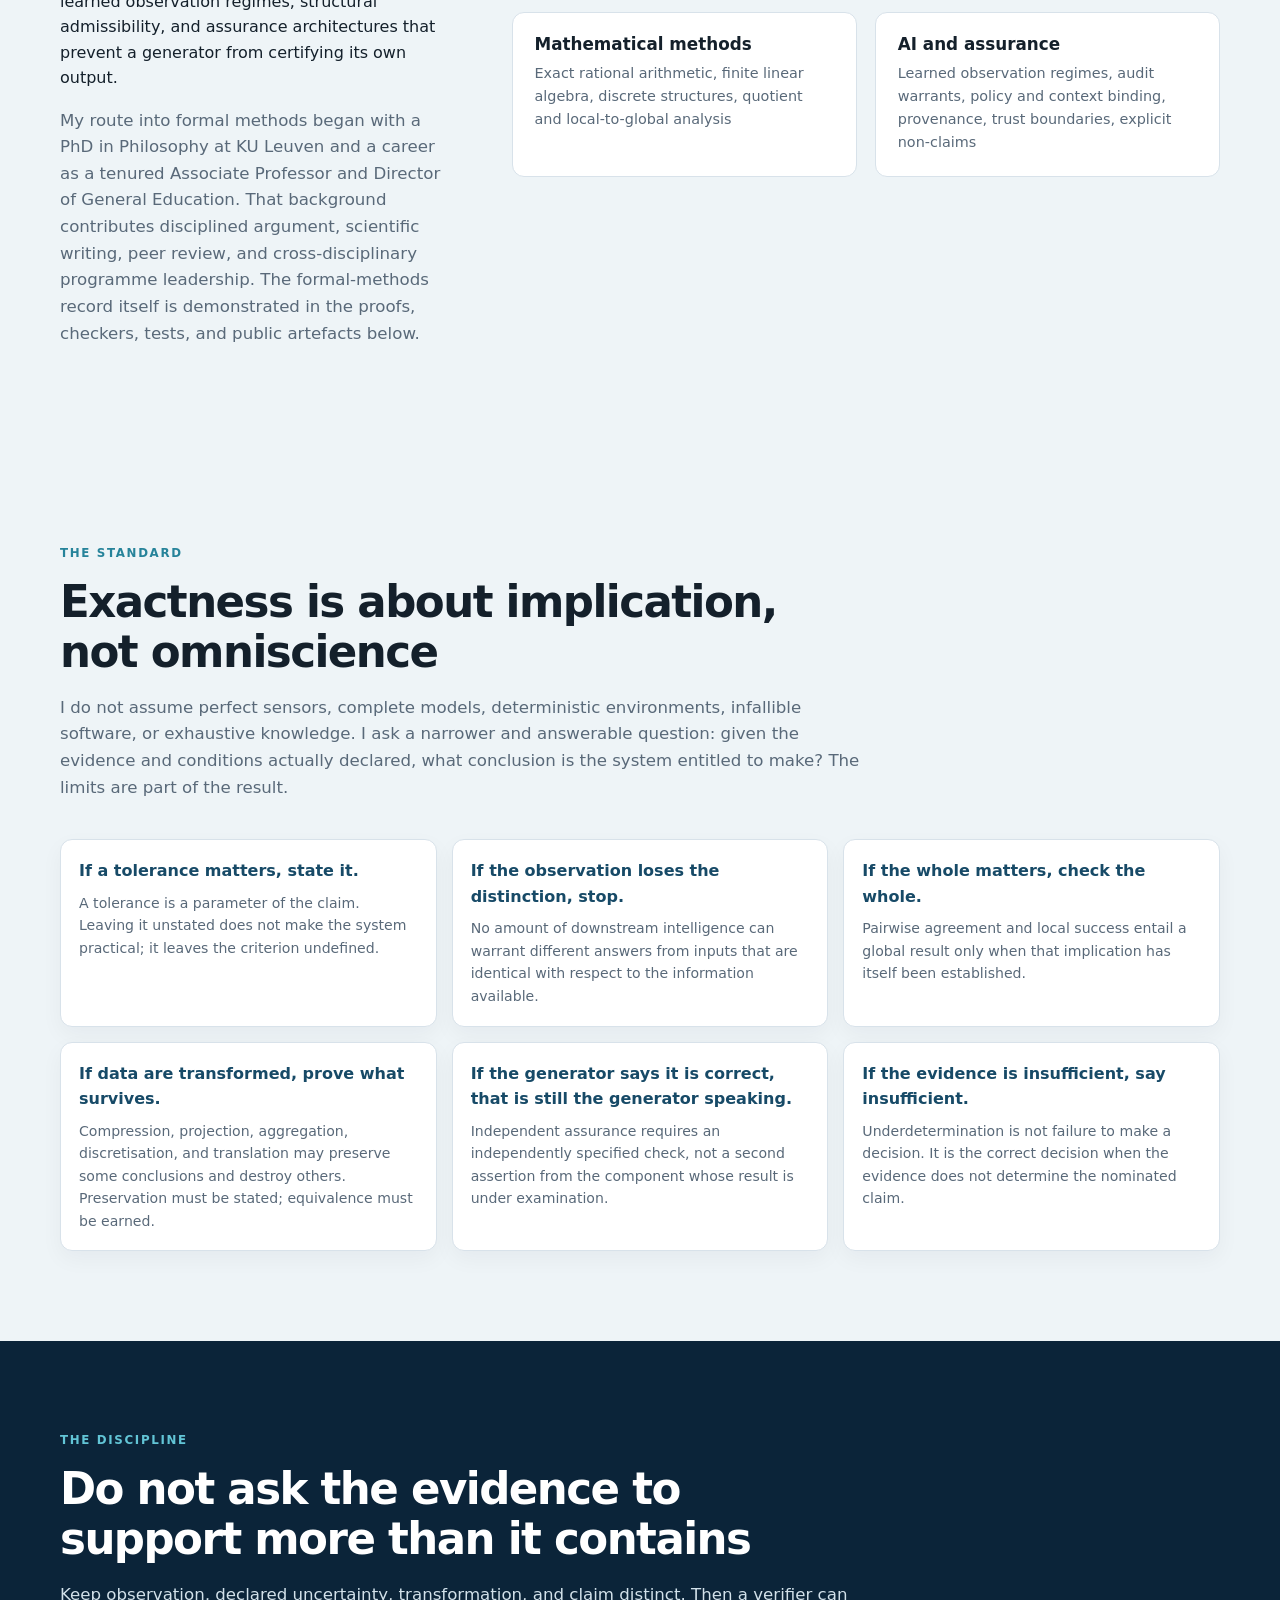
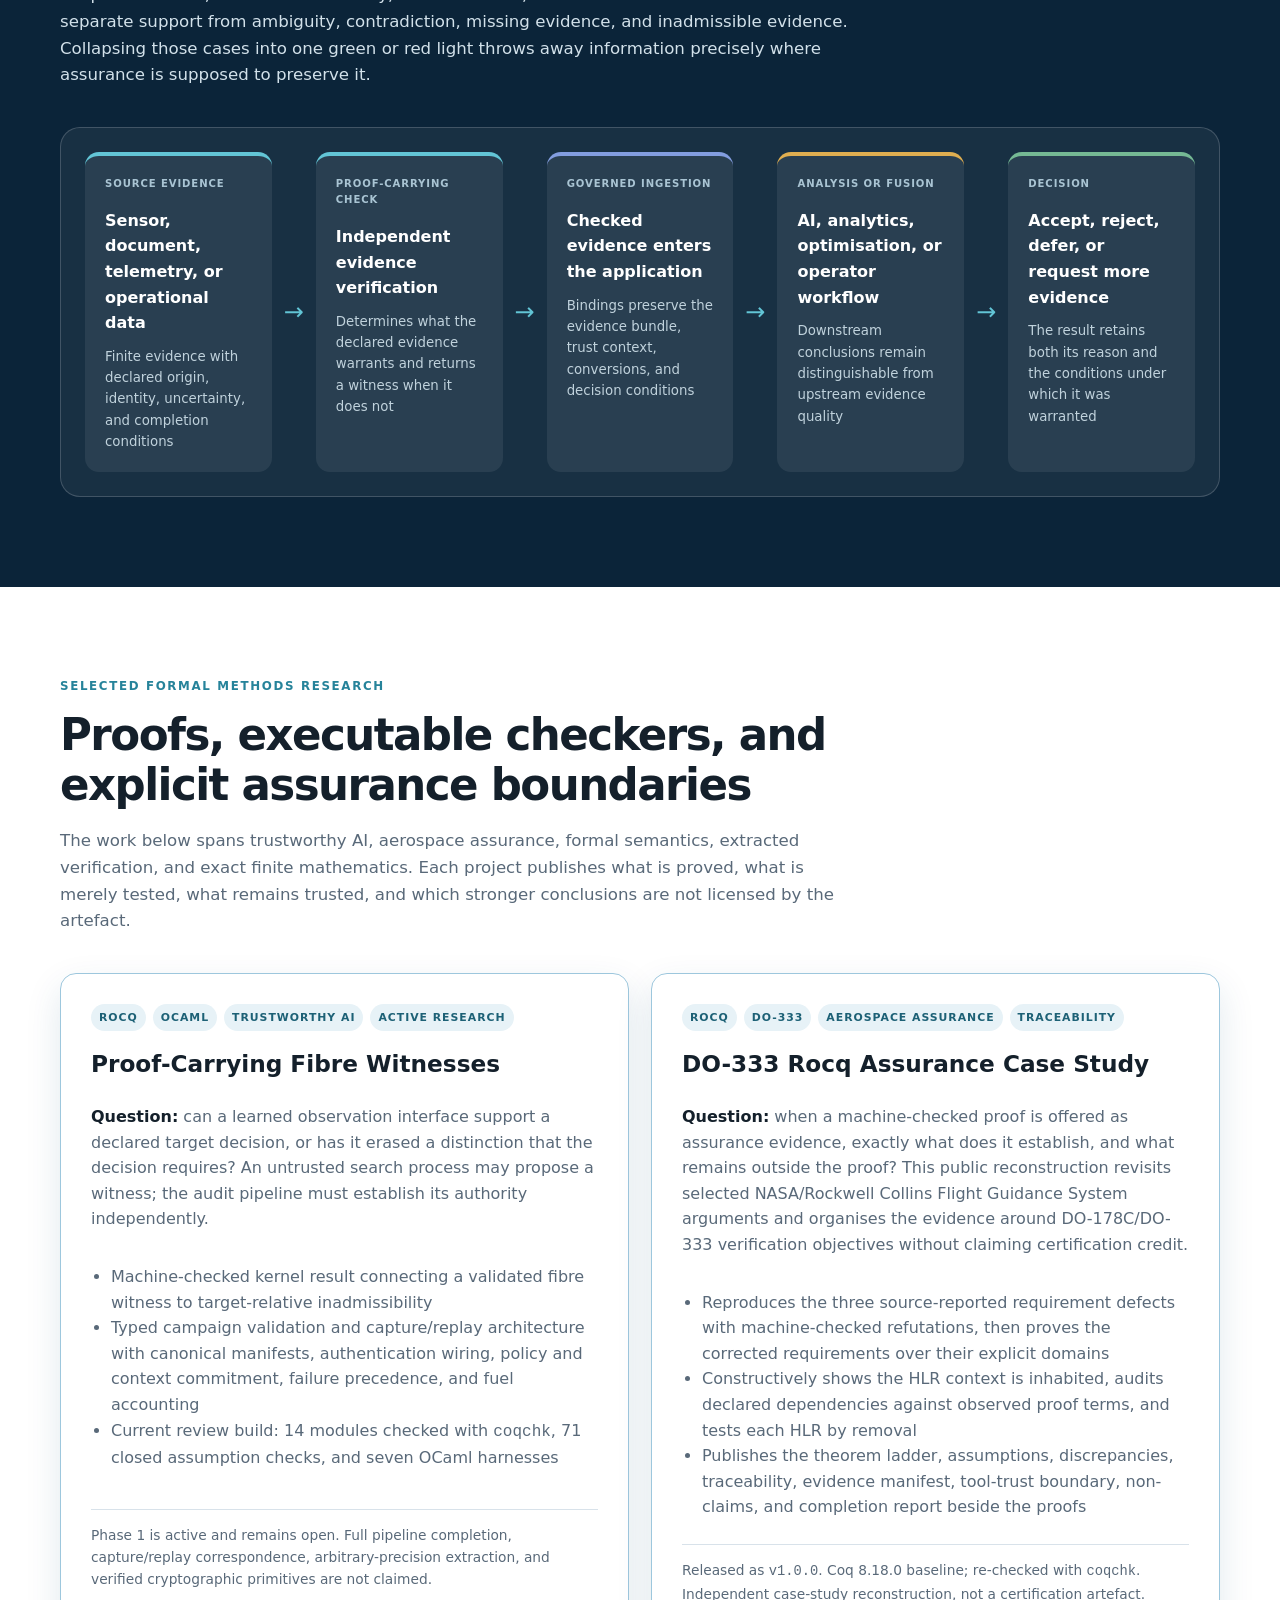
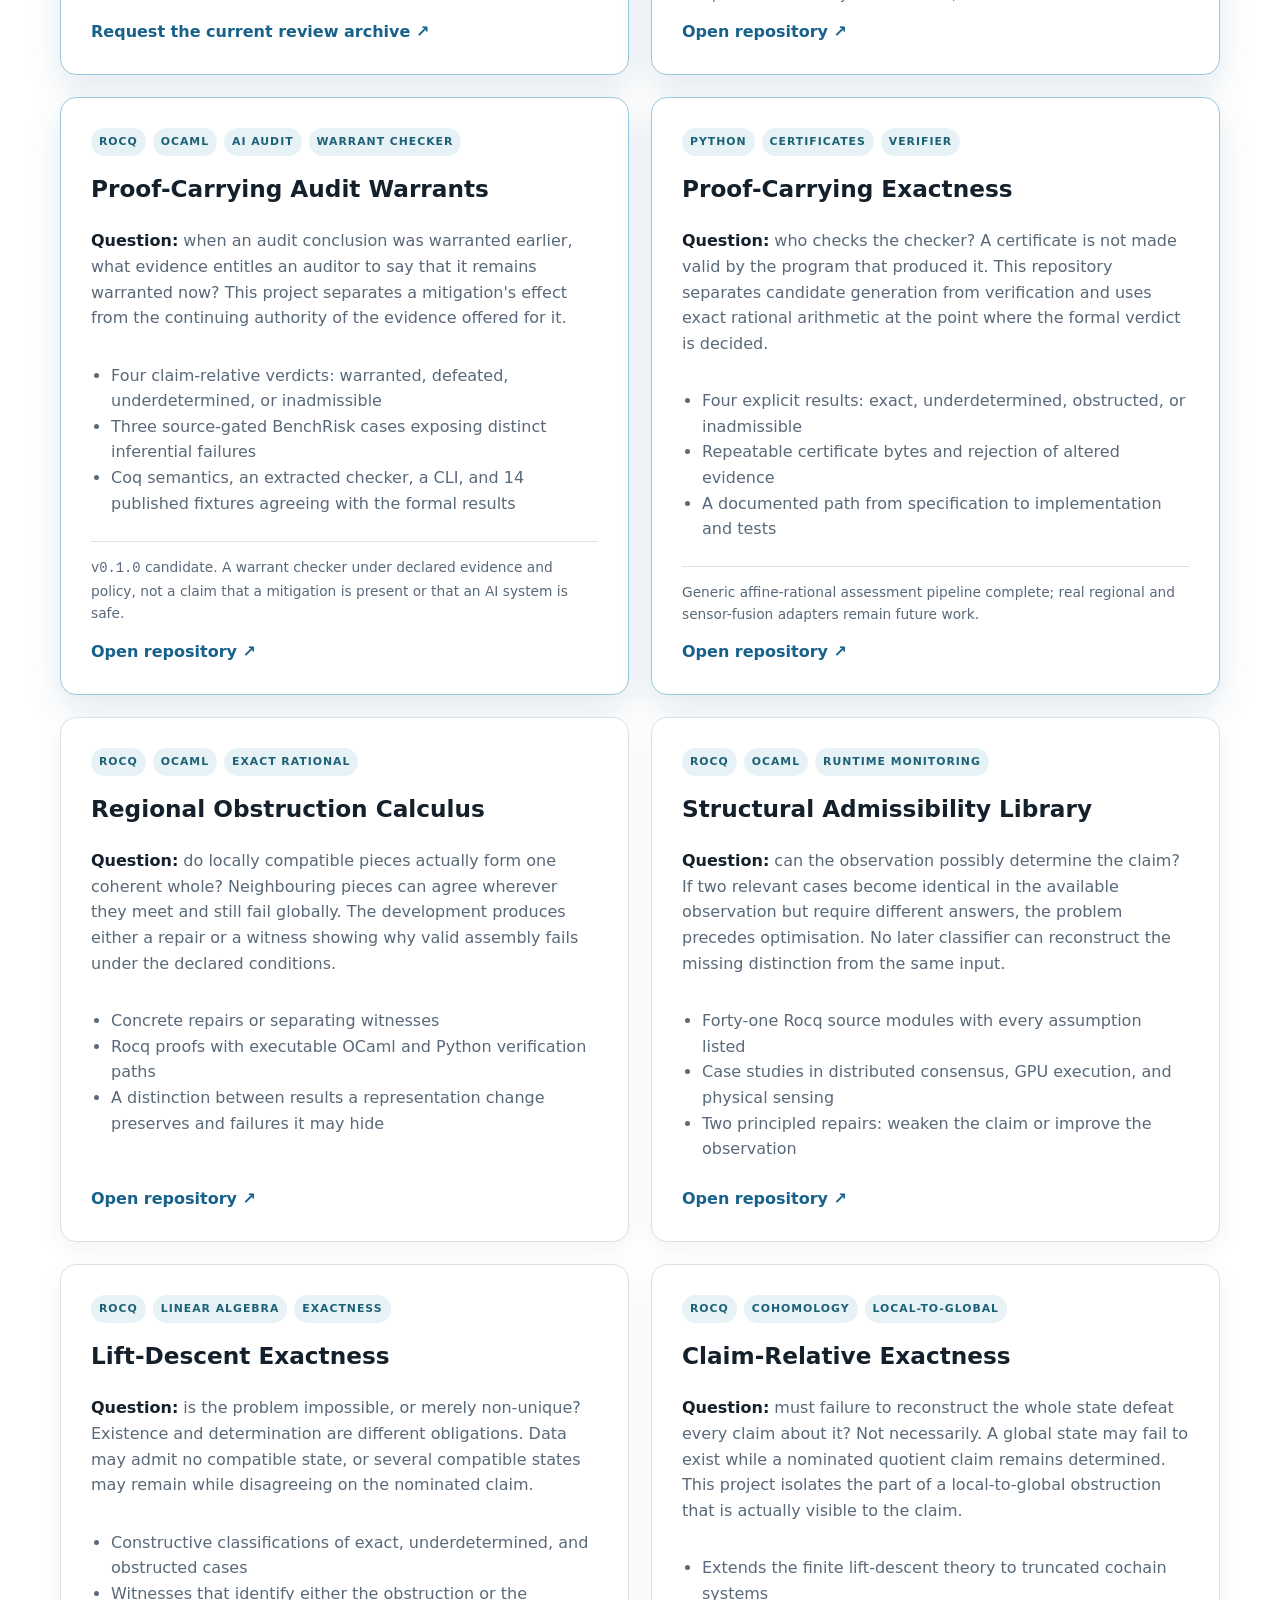
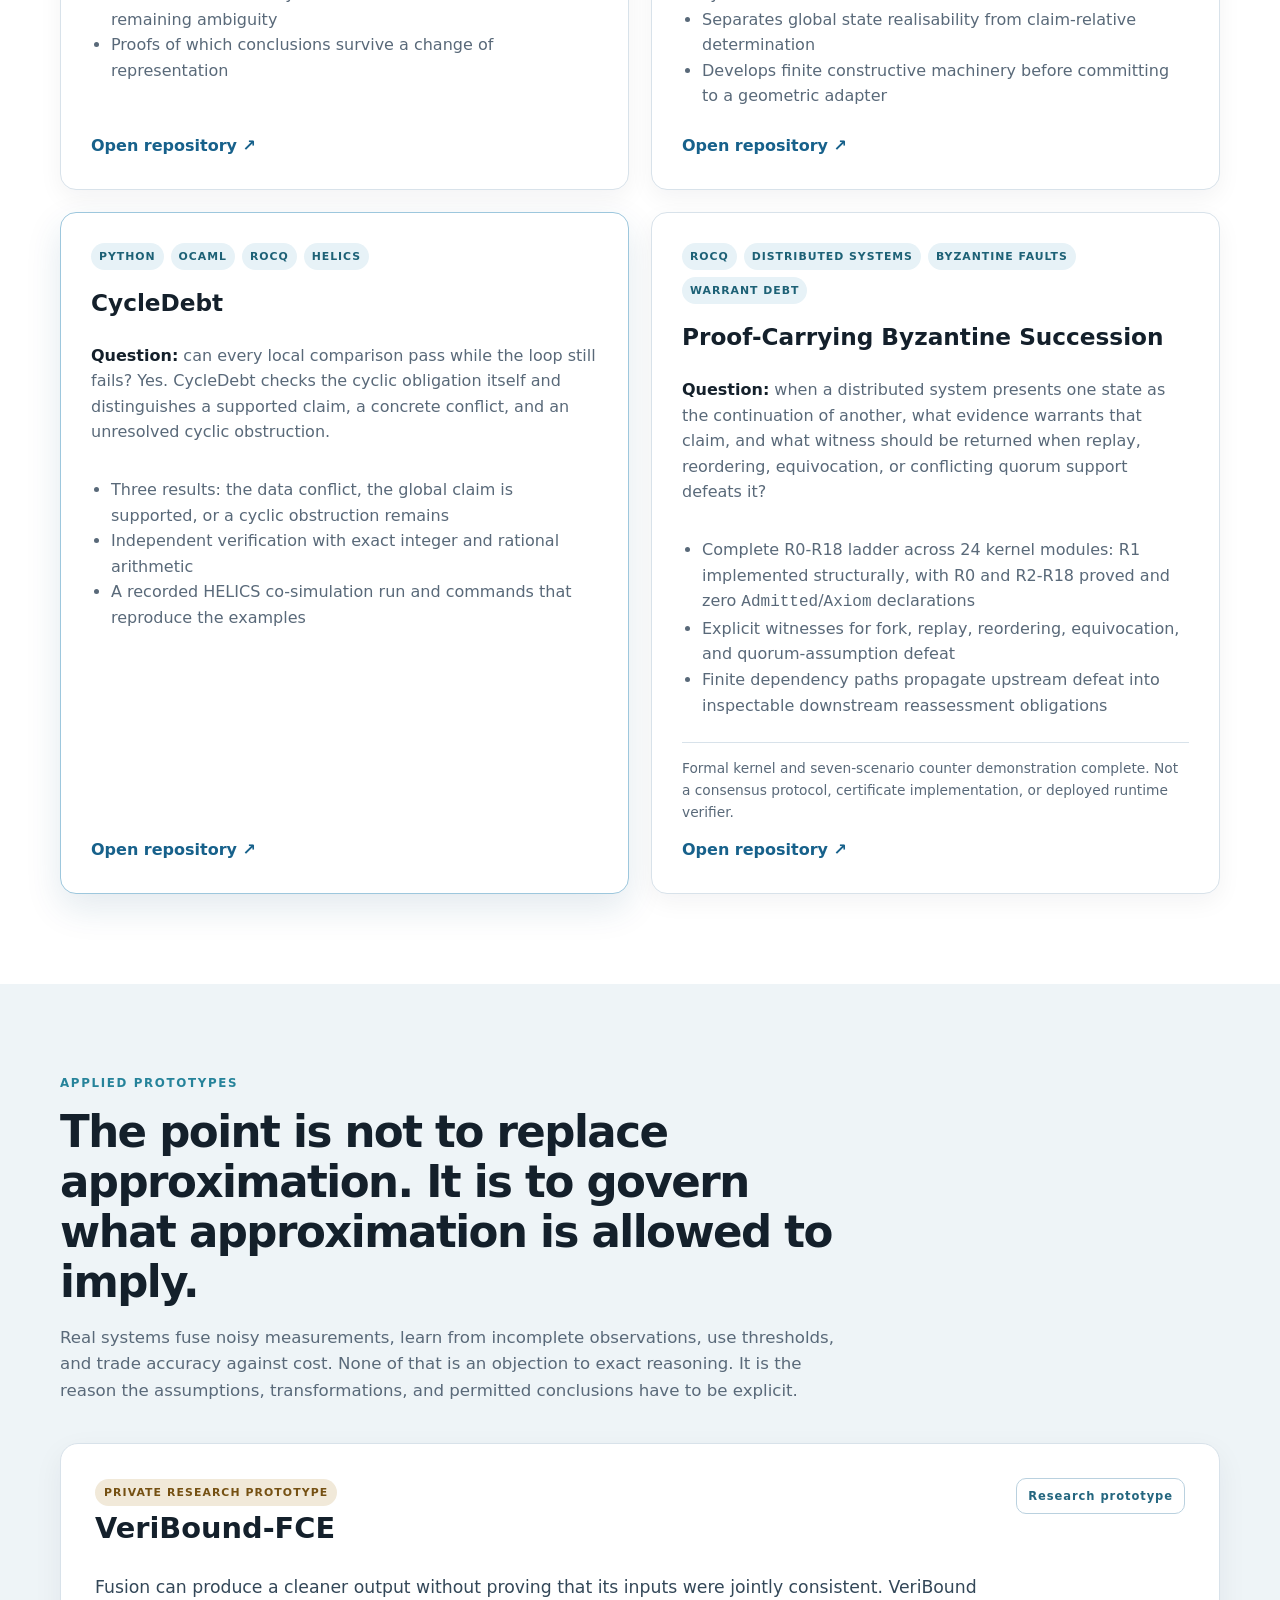
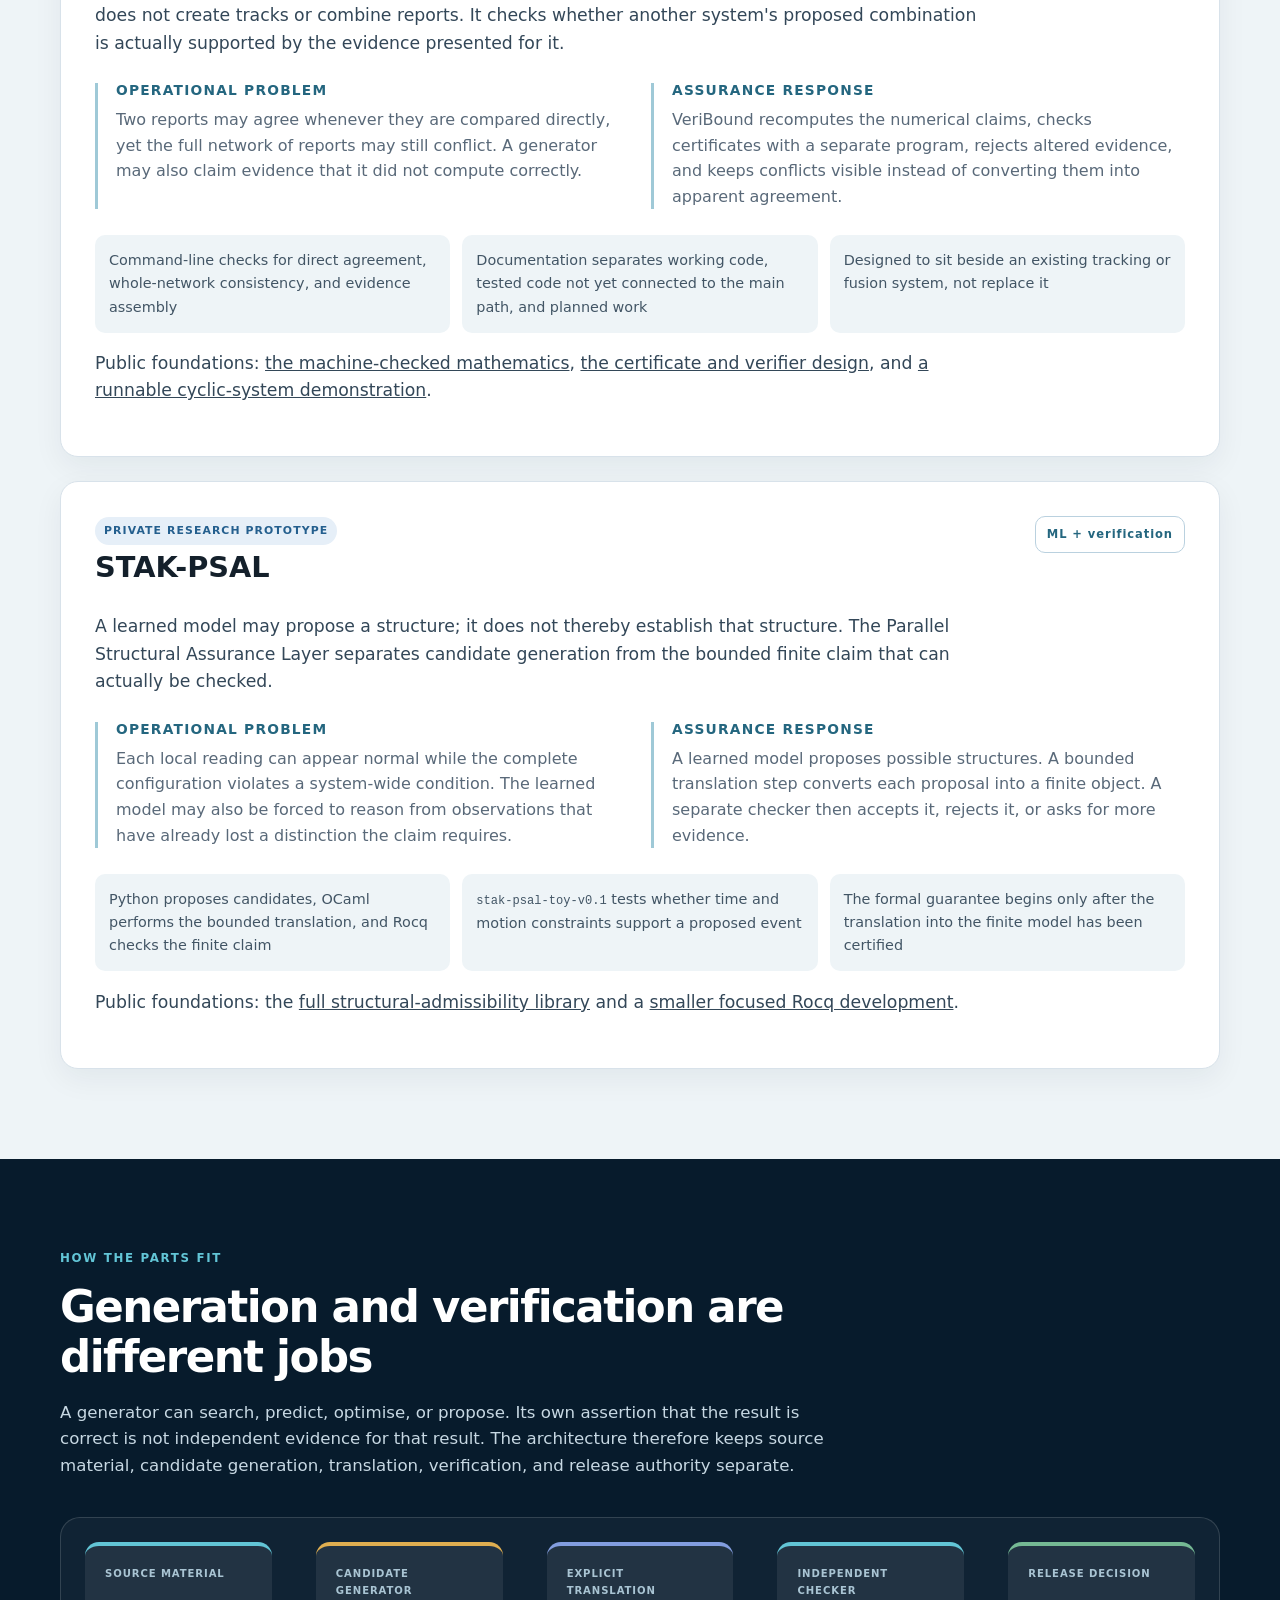
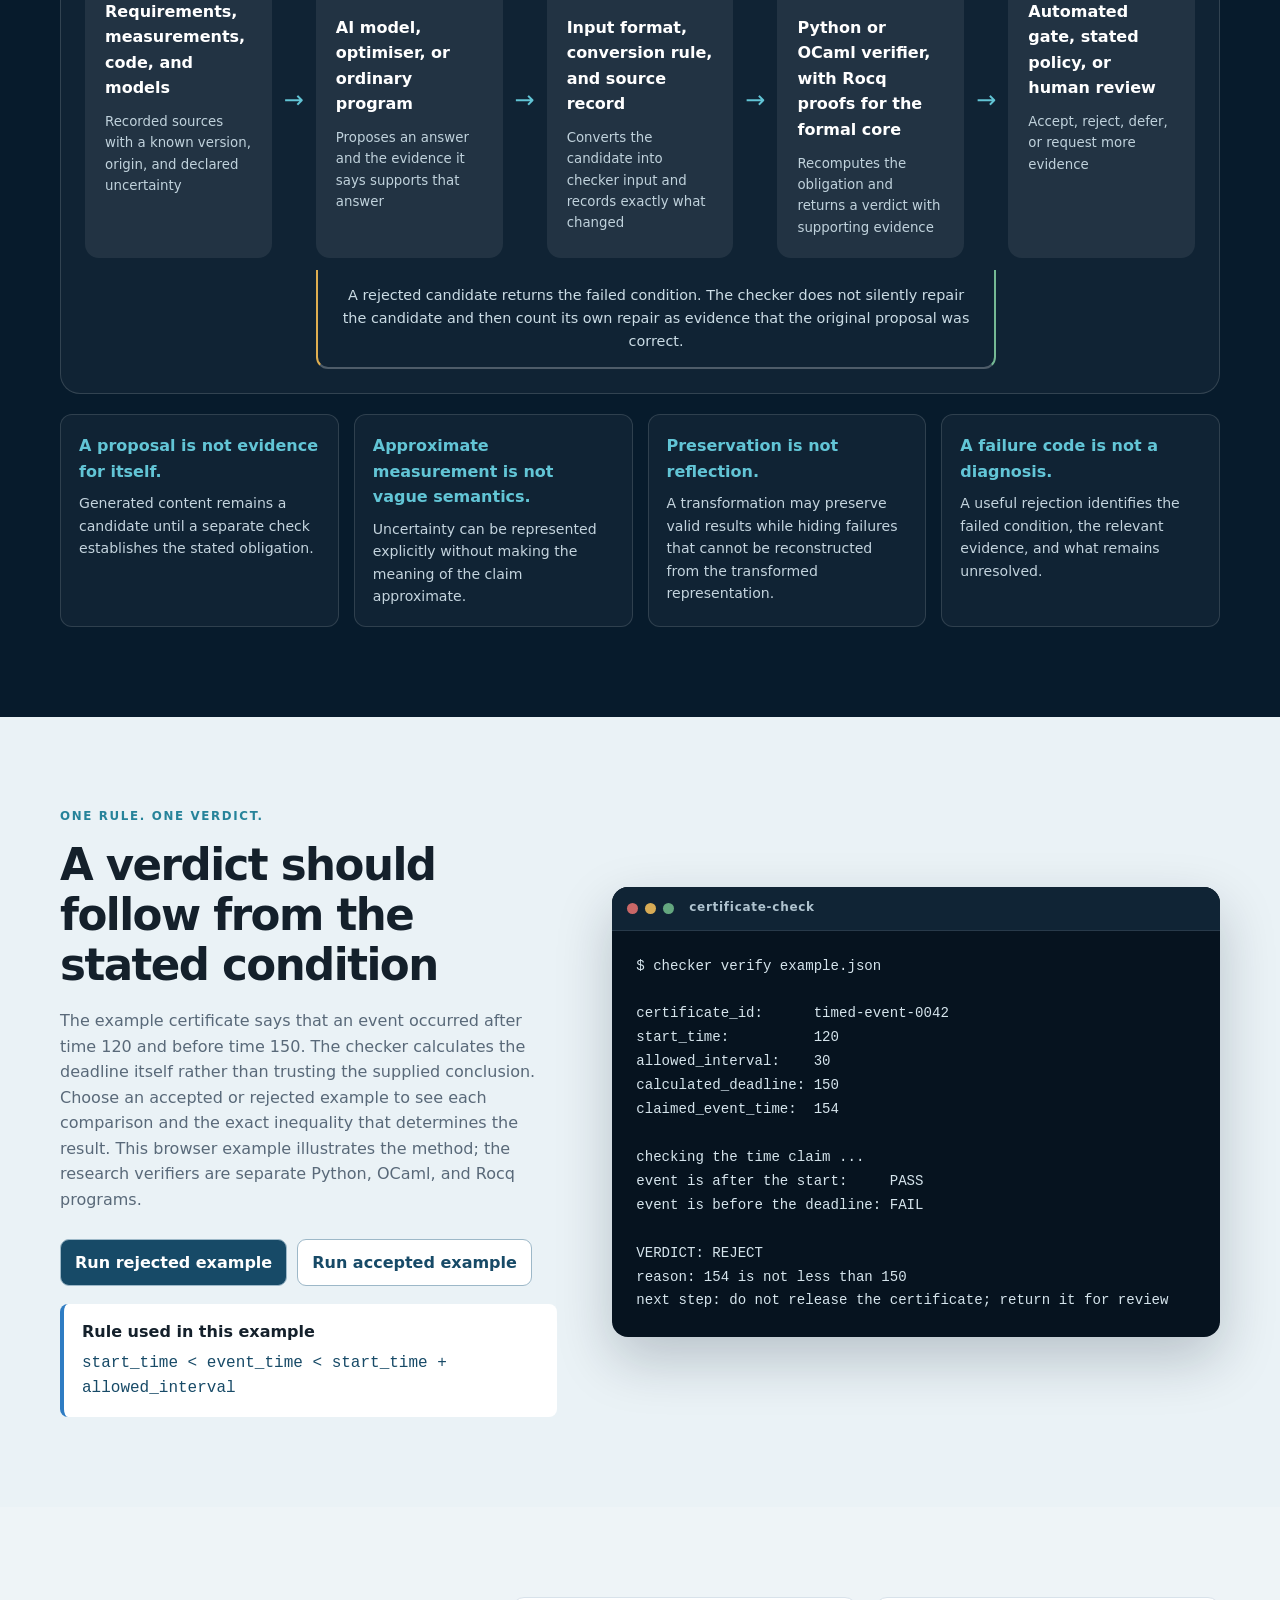
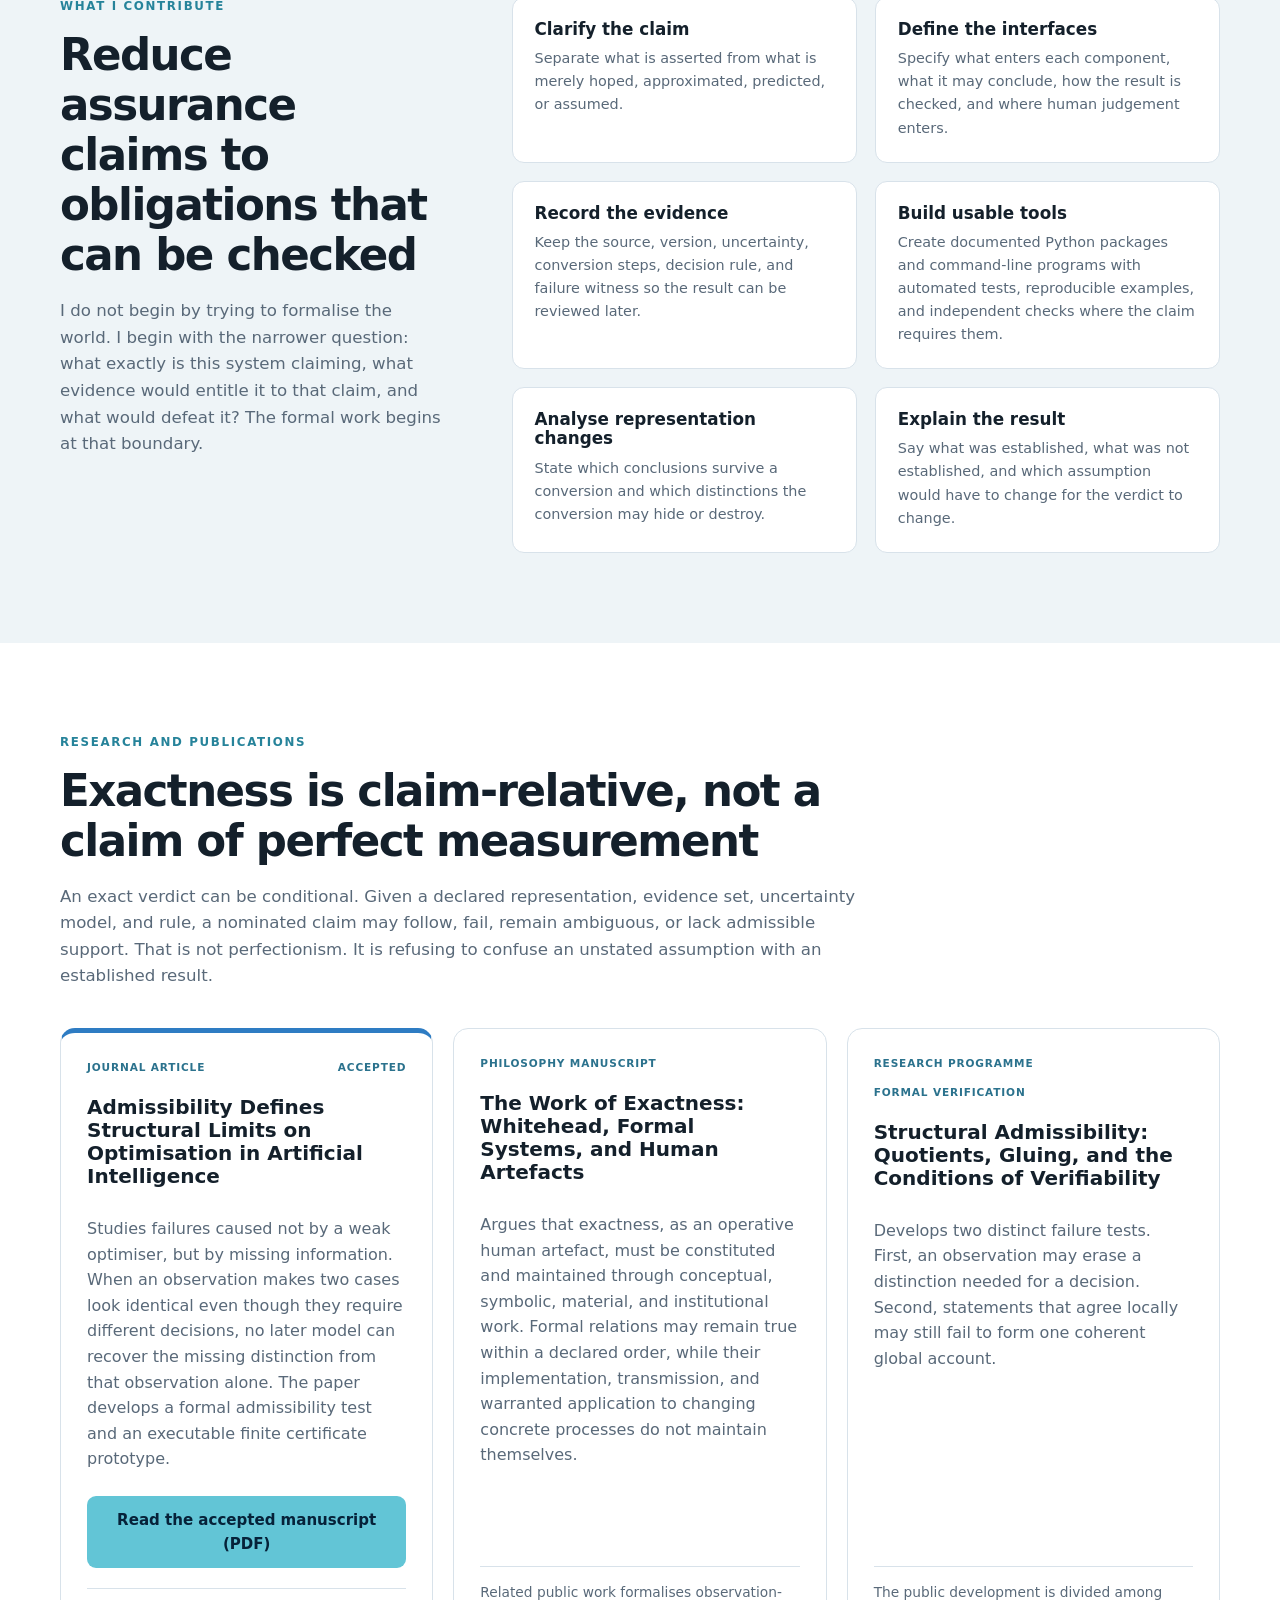
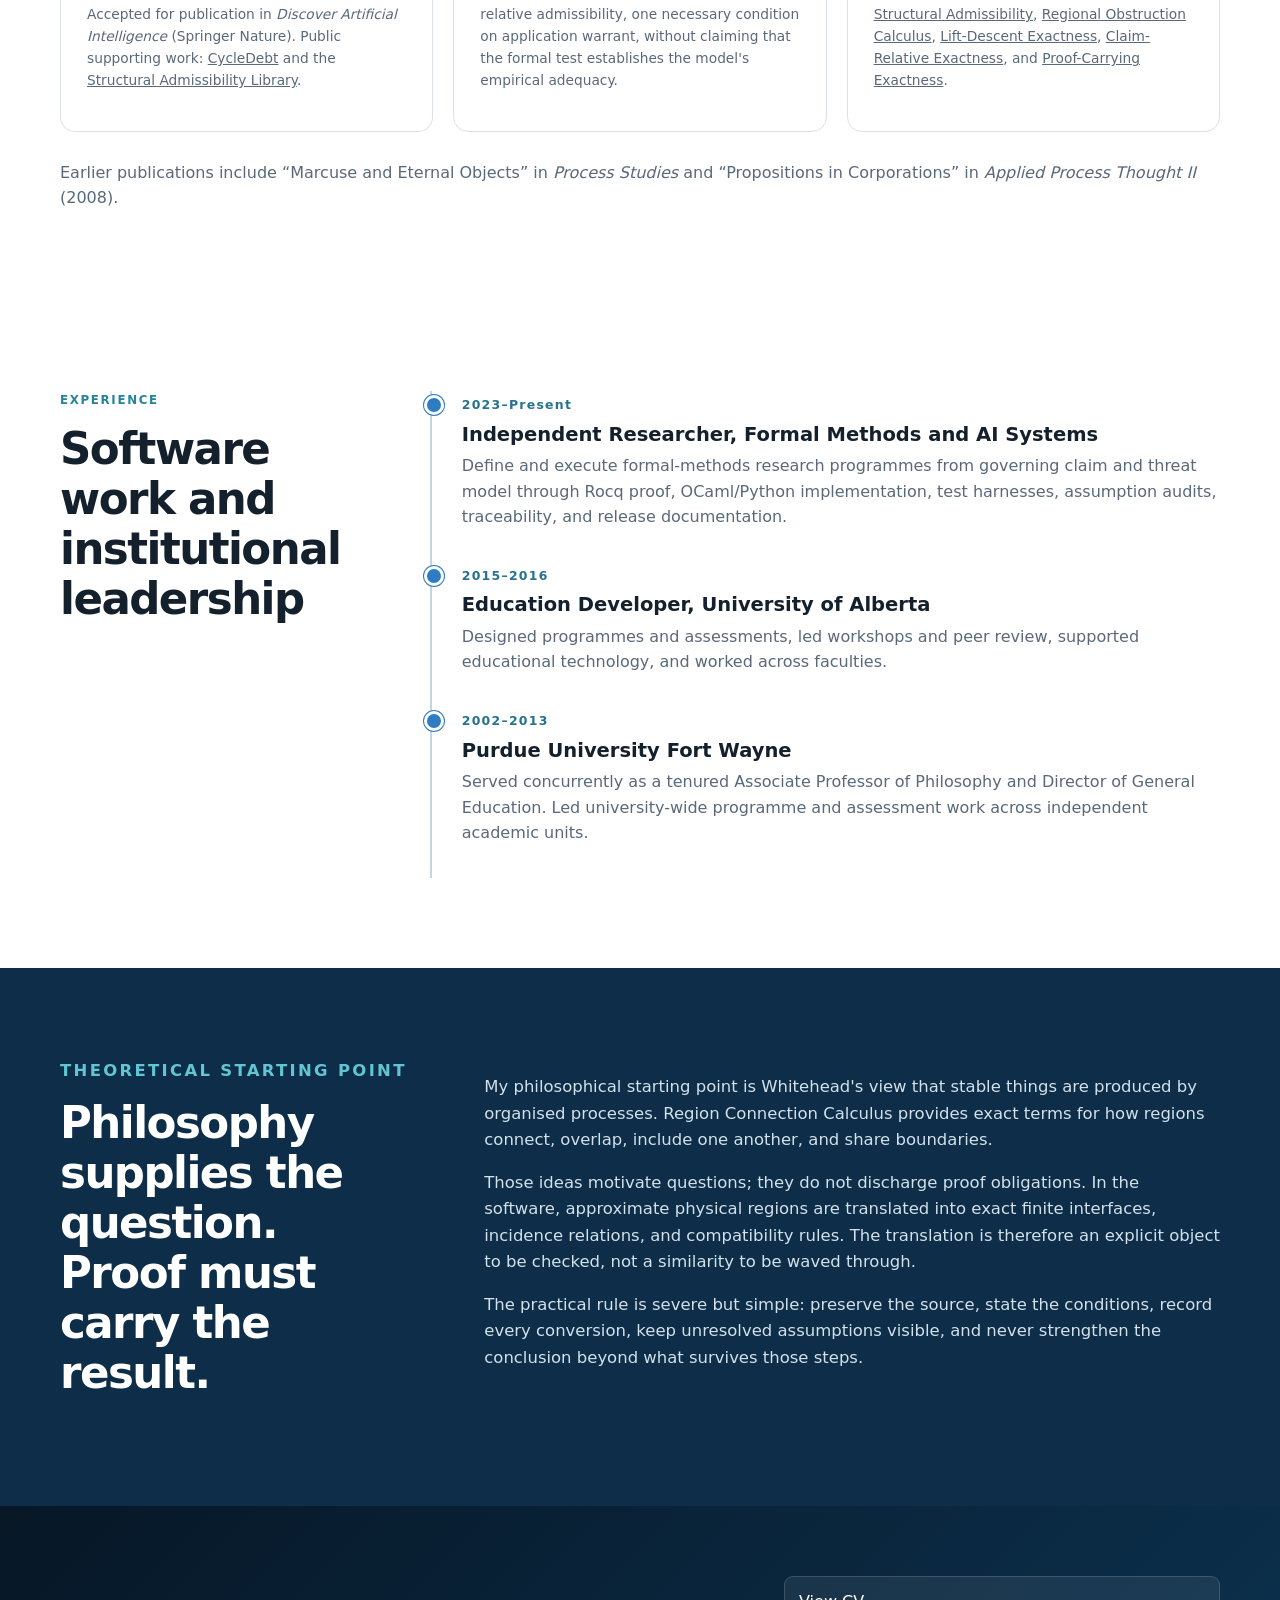
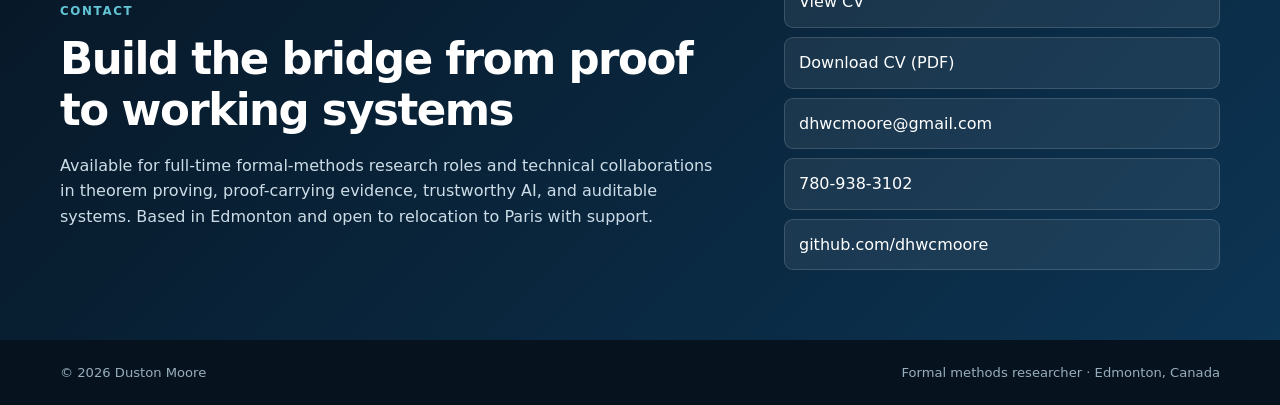
==== commit 2eca637c: "Add accepted manuscript link" ====
--- a/index.html
+++ b/index.html
@@ -475,10 +475,11 @@
 
         <div class="writing-grid">
           <article class="writing-card featured-writing">
-            <div class="writing-meta"><span>Journal manuscript</span><span>Under review</span></div>
-            <h3>Admissibility and Warrant Debt: Structural Limits on Optimisation in Artificial Intelligence</h3>
-            <p>Studies failures caused not by a weak optimiser, but by missing information. When an observation makes two cases look identical even though they require different decisions, no later model can recover the missing distinction from that observation alone. The paper develops a formal test and a certificate that records the result.</p>
-            <p class="writing-status">Under review. Public supporting work: <a href="https://github.com/dhwcmoore/finite-regional-residue-obstruction">CycleDebt</a> and the <a href="https://github.com/dhwcmoore/structural-admissibility">Structural Admissibility Library</a>.</p>
+            <div class="writing-meta"><span>Journal article</span><span>Accepted</span></div>
+            <h3>Admissibility Defines Structural Limits on Optimisation in Artificial Intelligence</h3>
+            <p>Studies failures caused not by a weak optimiser, but by missing information. When an observation makes two cases look identical even though they require different decisions, no later model can recover the missing distinction from that observation alone. The paper develops a formal admissibility test and an executable finite certificate prototype.</p>
+            <a class="button primary manuscript-button" href="Admissibility_Defines_Structural_Limits.pdf" target="_blank" rel="noopener">Read the accepted manuscript (PDF)</a>
+            <p class="writing-status">Accepted for publication in <em>Discover Artificial Intelligence</em> (Springer Nature). Public supporting work: <a href="https://github.com/dhwcmoore/finite-regional-residue-obstruction">CycleDebt</a> and the <a href="https://github.com/dhwcmoore/structural-admissibility">Structural Admissibility Library</a>.</p>
           </article>
 
           <article class="writing-card">
--- a/styles.css
+++ b/styles.css
@@ -168,6 +168,8 @@
 .writing-meta{display:flex;justify-content:space-between;gap:12px;flex-wrap:wrap;text-transform:uppercase;letter-spacing:.08em;font-size:.66rem;color:#2b728d;font-weight:850}
 .writing-card h3{font-size:1.25rem;margin:20px 0 12px}
 .writing-card p{color:var(--muted)}
+.writing-card .manuscript-button{align-self:flex-start;margin:8px 0 20px;text-align:center}
+.writing-card .manuscript-button:hover,.writing-card .manuscript-button:focus-visible{background:#49b6c9;box-shadow:0 8px 20px rgba(46,124,195,.2)}
 .writing-status{margin-top:auto;padding-top:14px;border-top:1px solid var(--line);font-size:.86rem}
 .publication-note{margin:28px 0 0;color:var(--muted)}
 
@@ -229,4 +231,4 @@
 
 @media(prefers-reduced-motion:reduce){
   html{scroll-behavior:auto}
-}+}
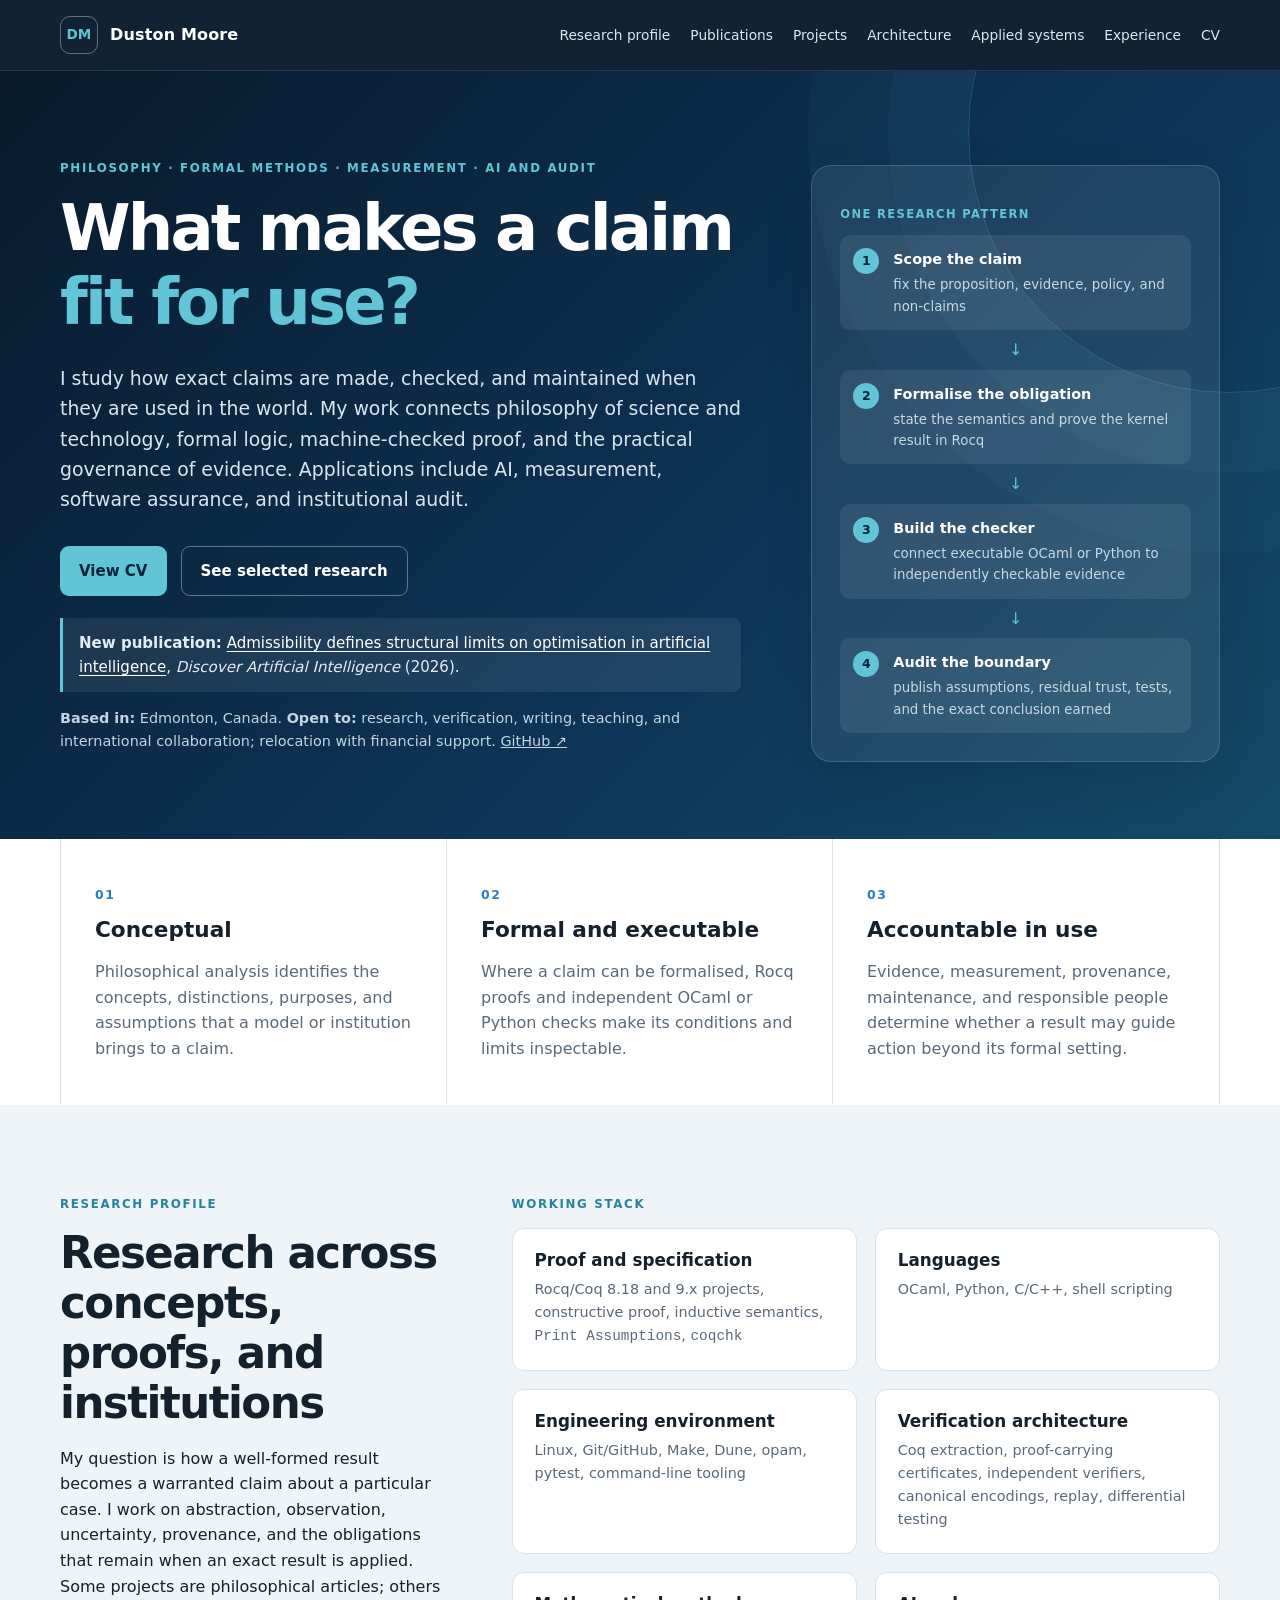
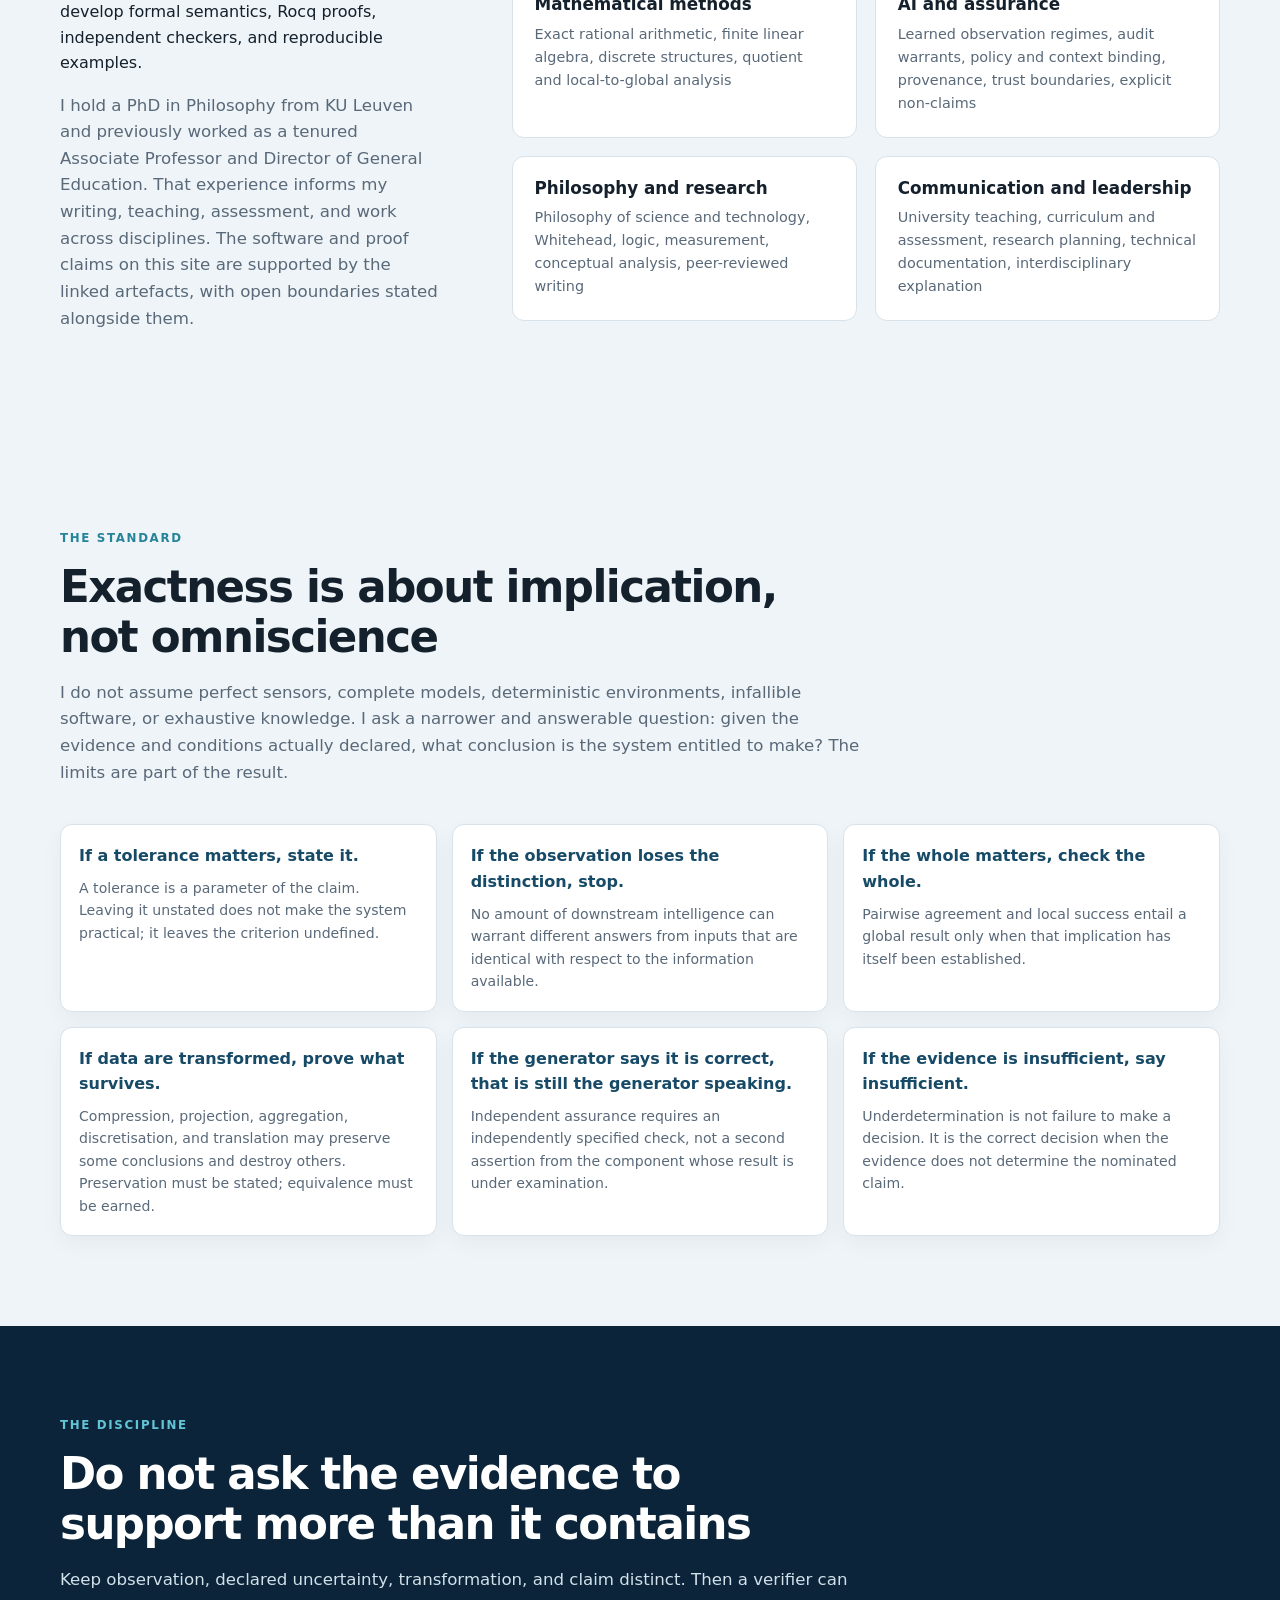
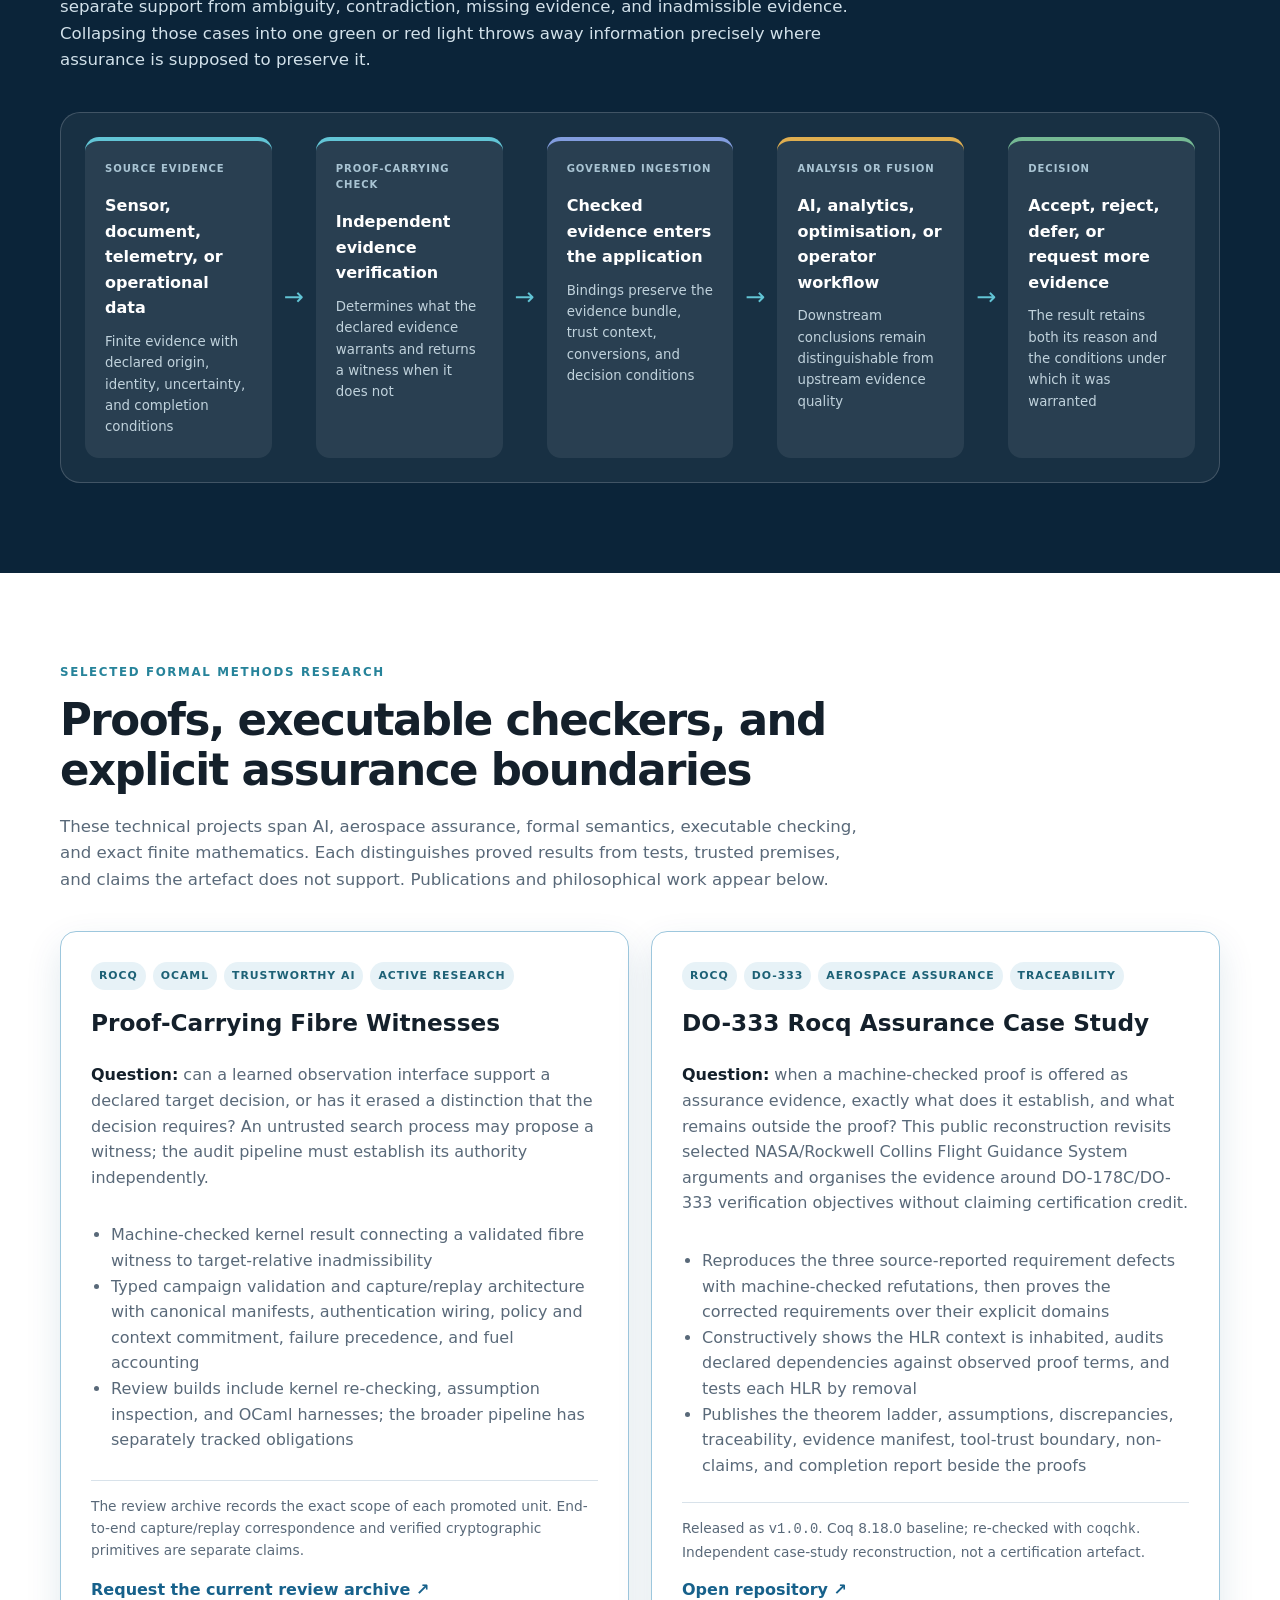
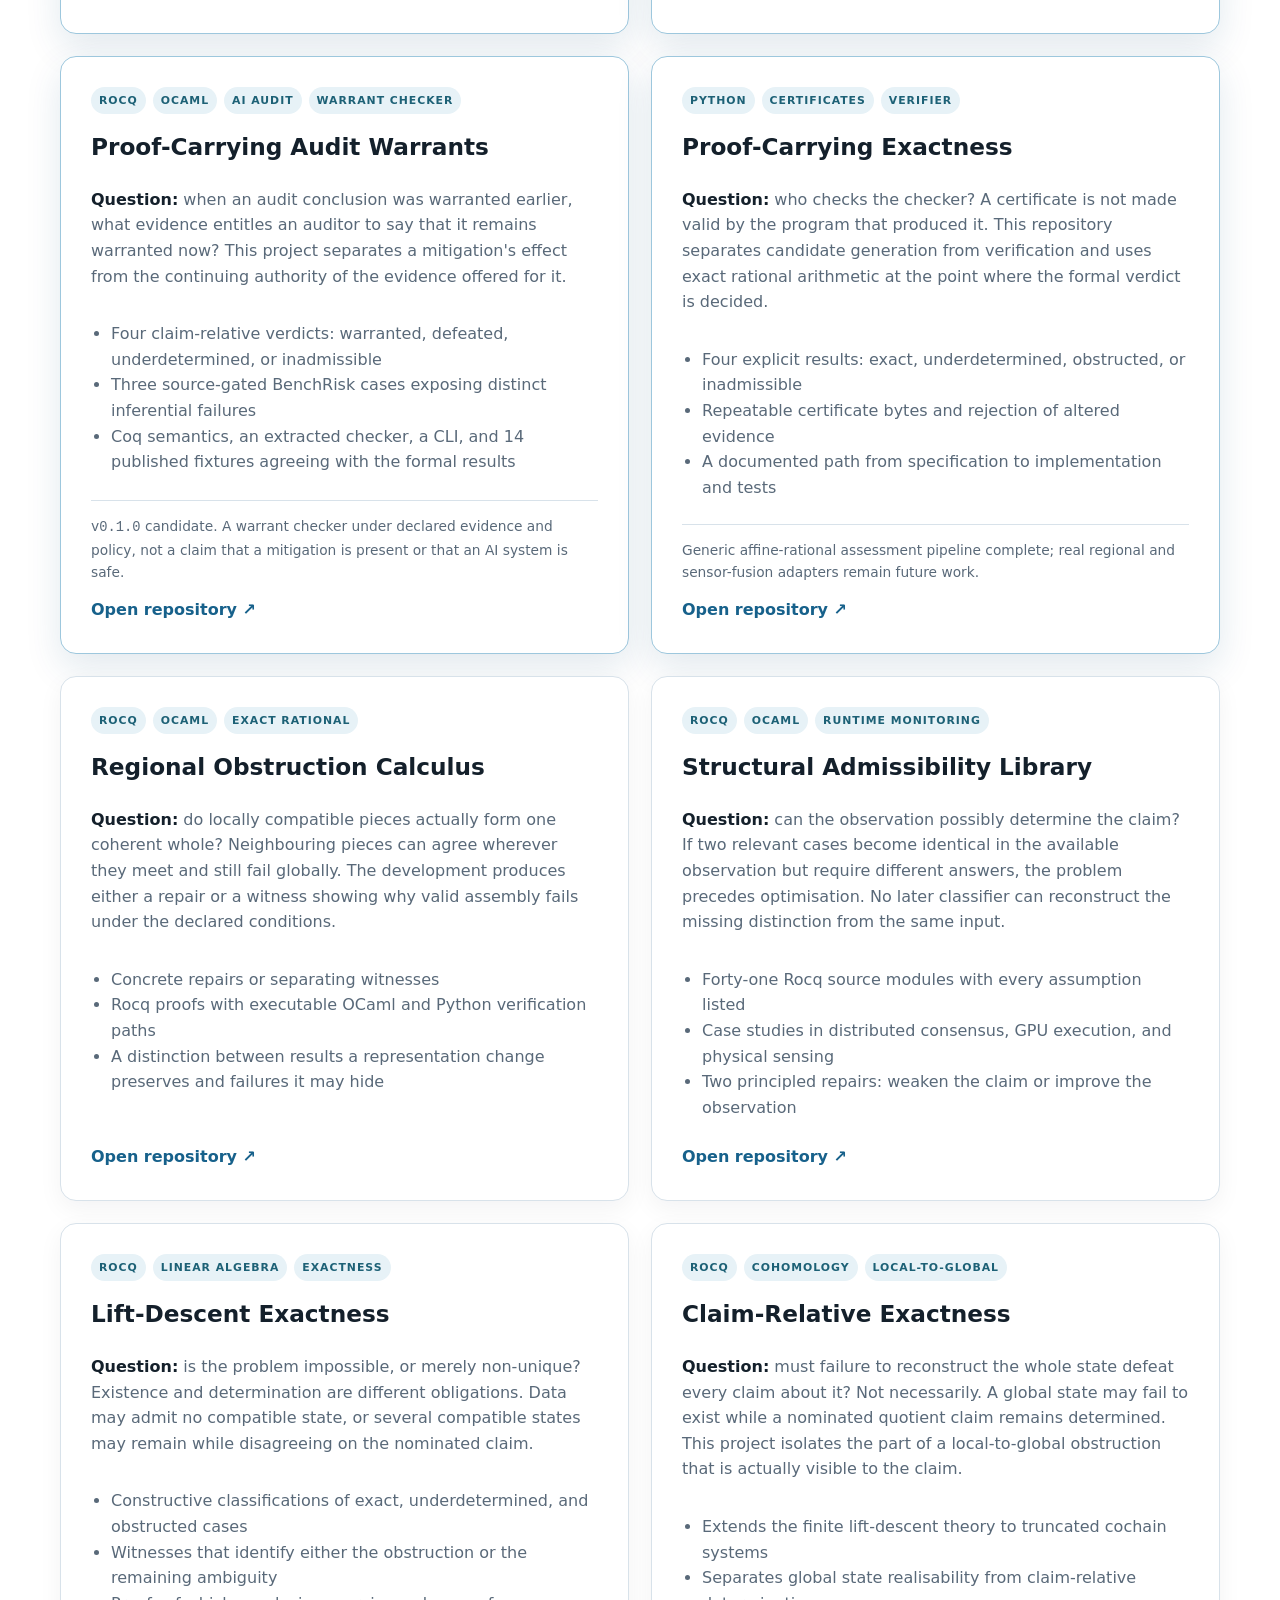
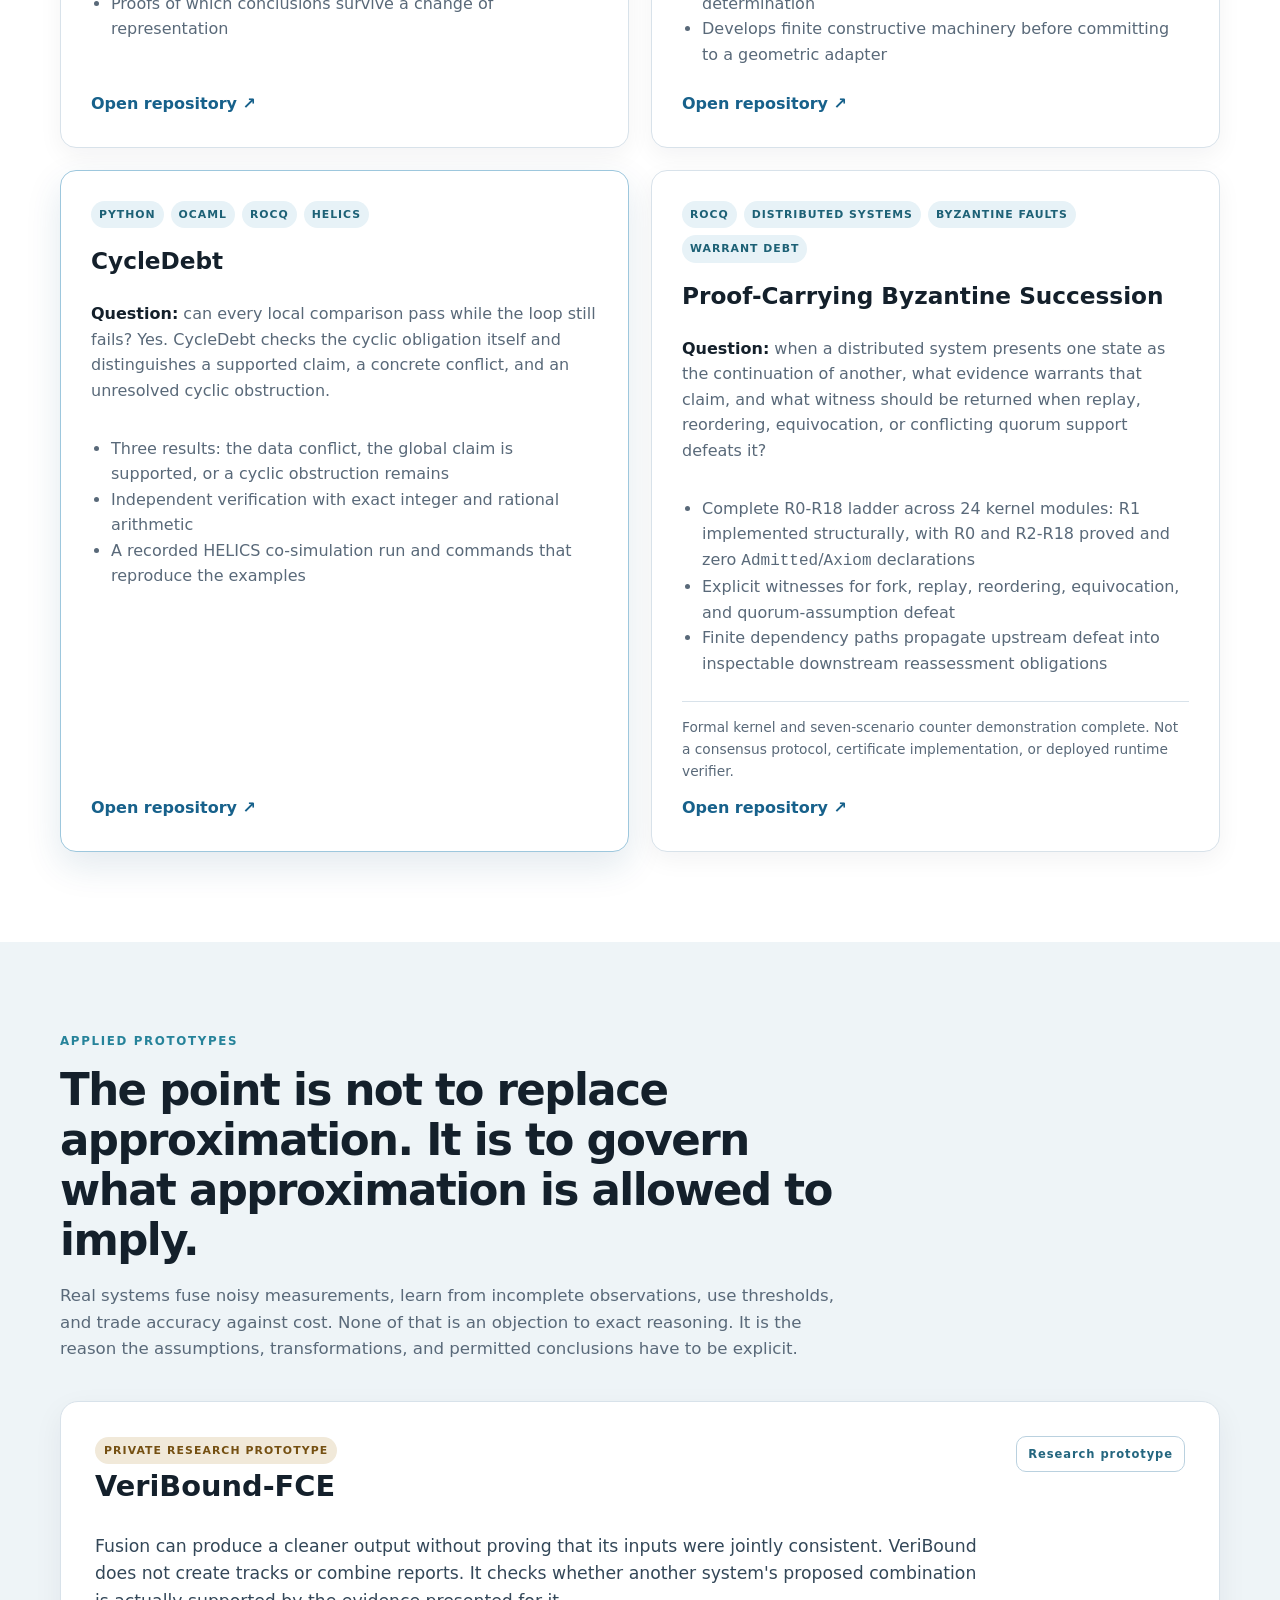
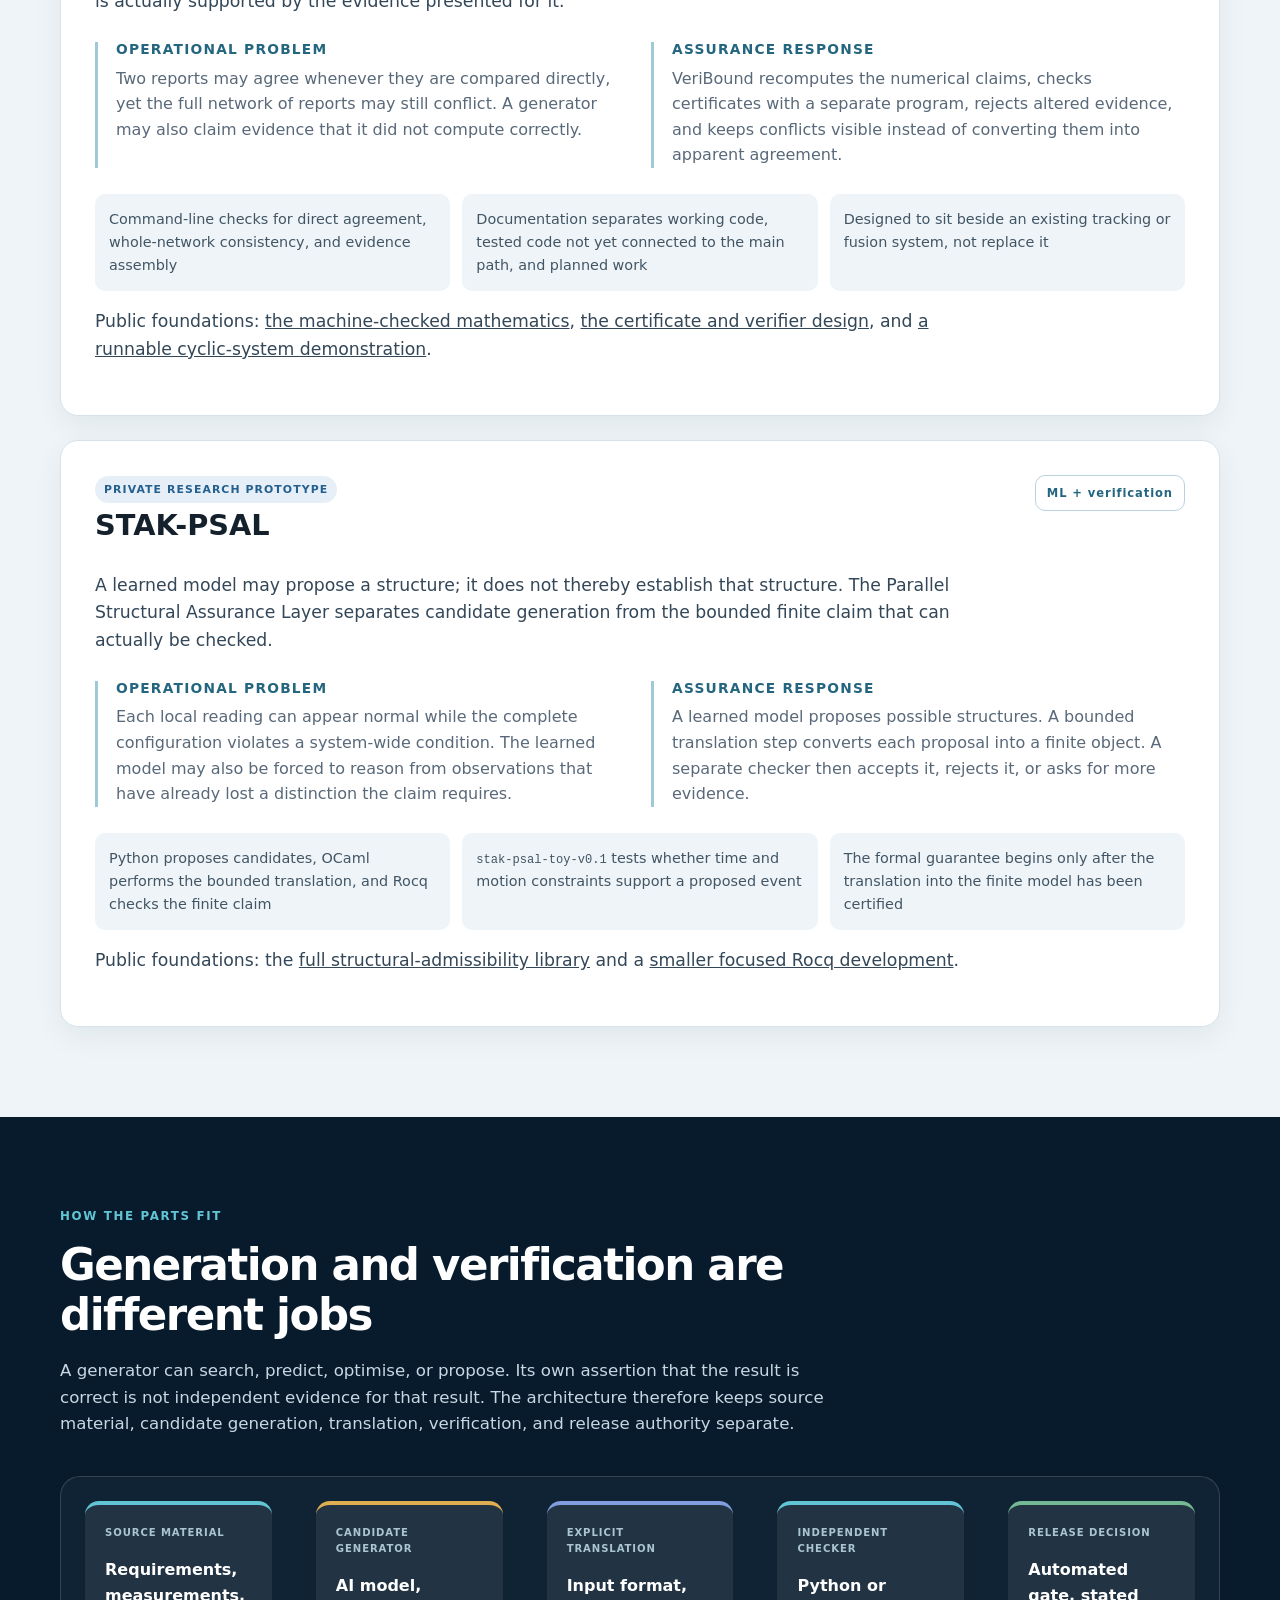
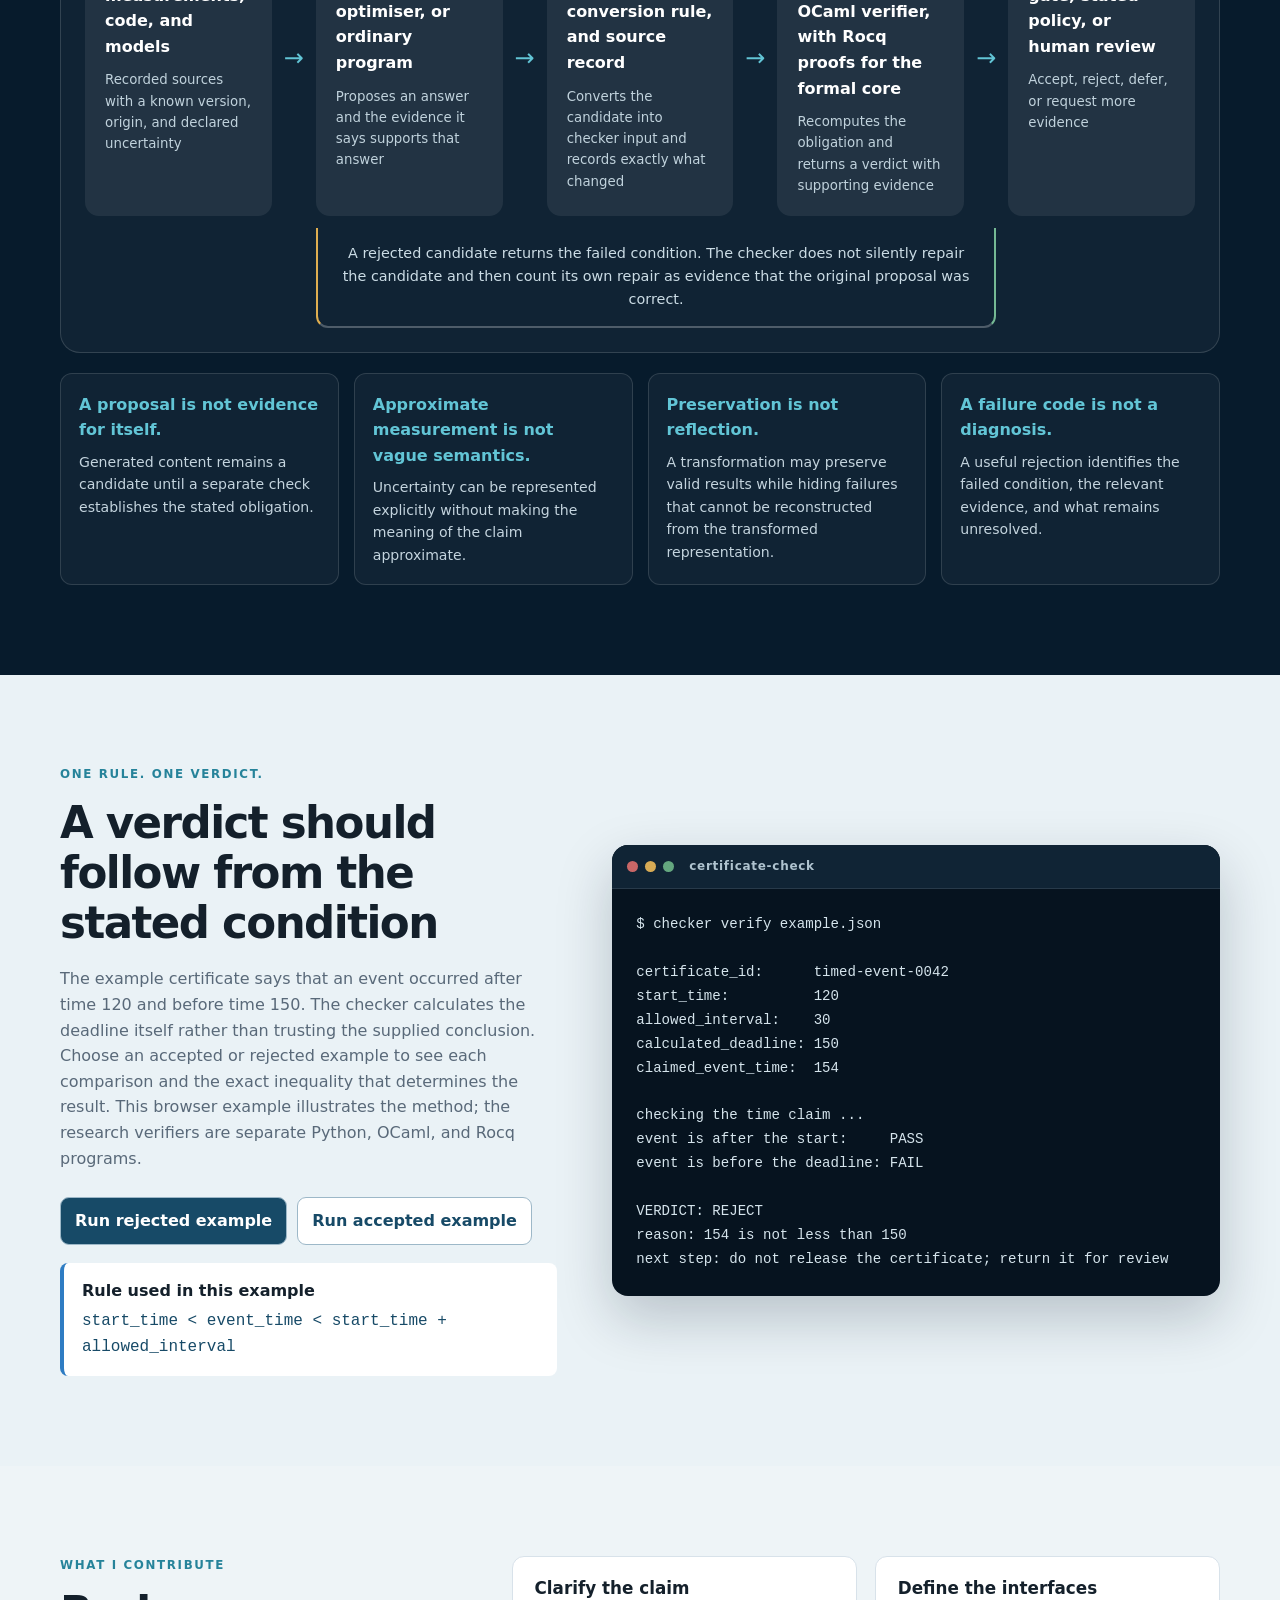
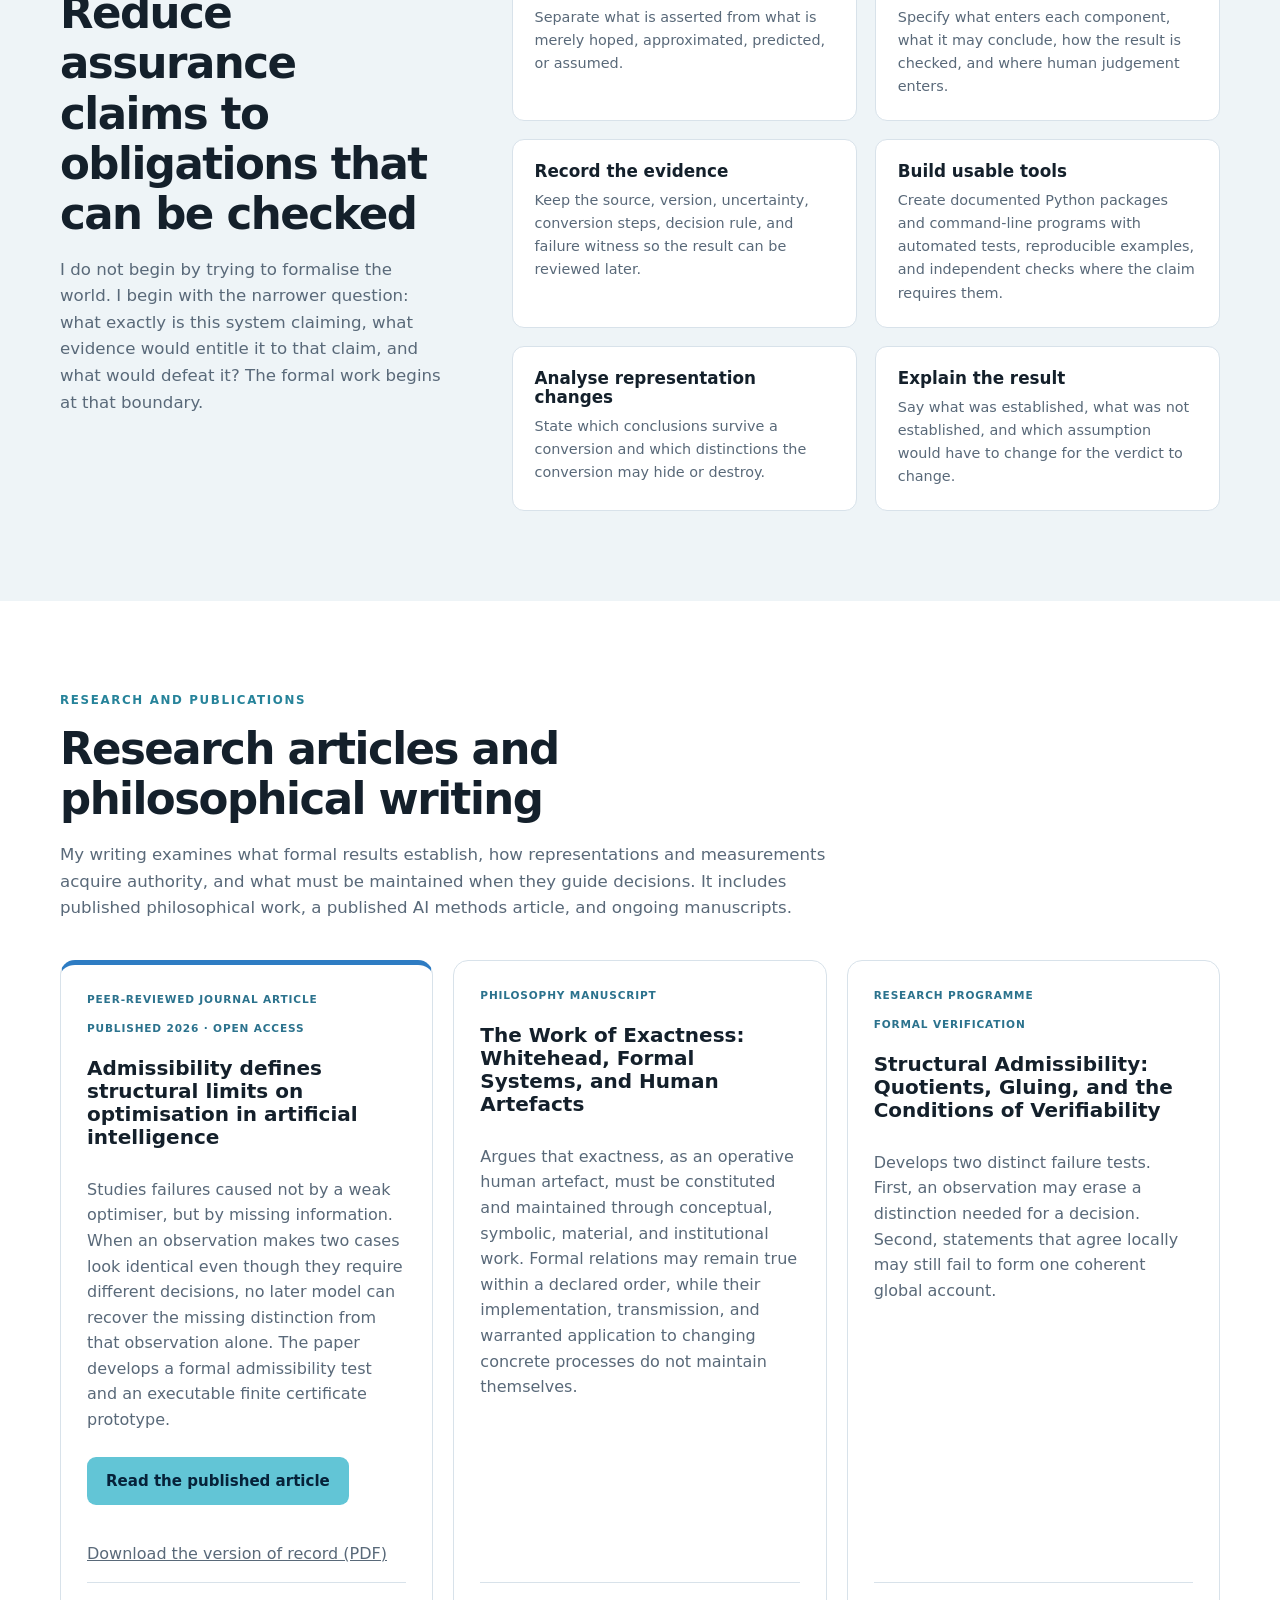
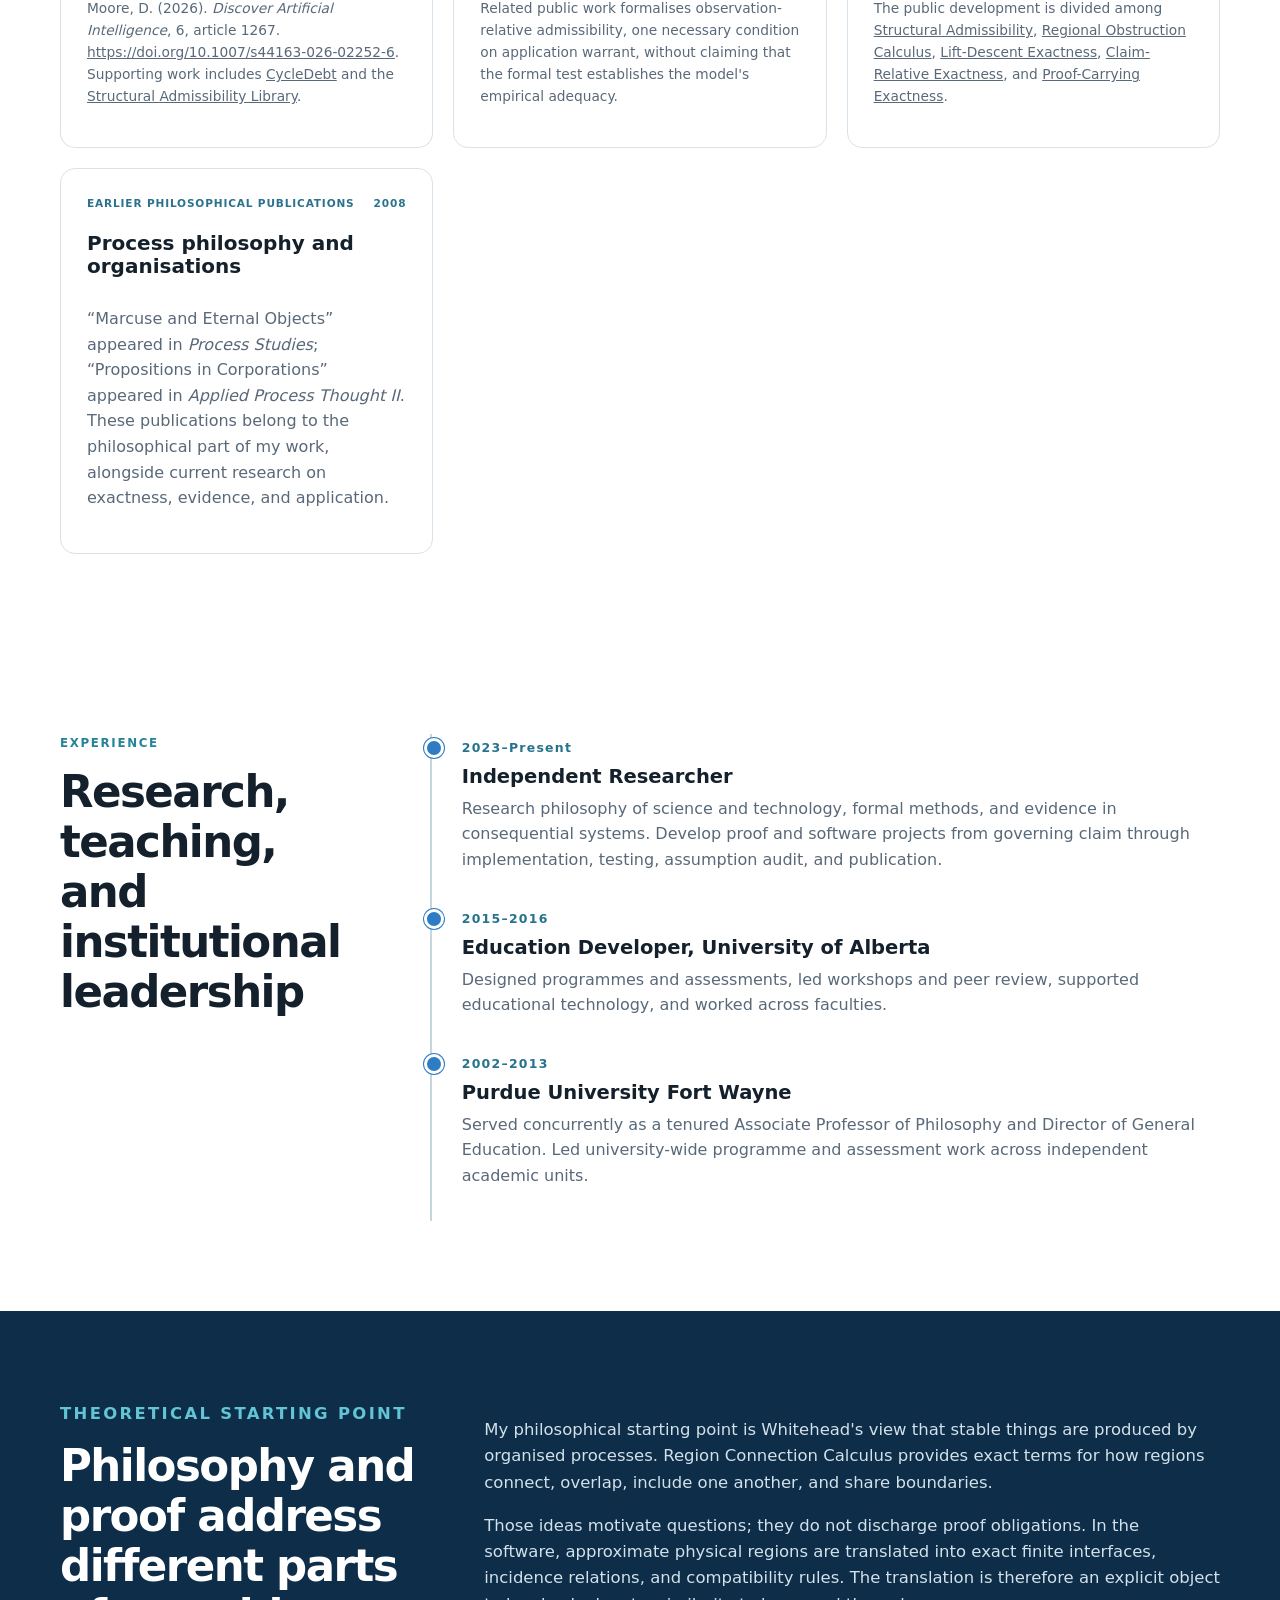
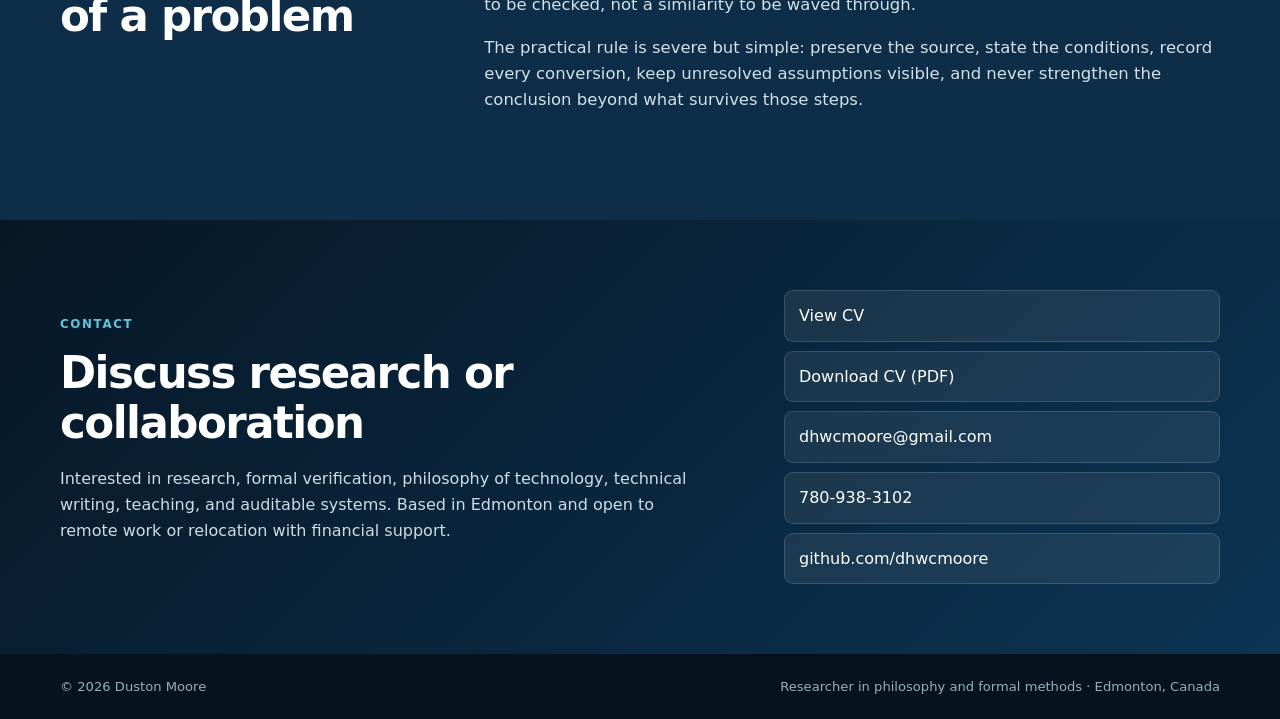
==== commit b1888672: "Broaden research portfolio and add published article" ====
--- a/index.html
+++ b/index.html
@@ -3,11 +3,11 @@
 <head>
   <meta charset="utf-8">
   <meta name="viewport" content="width=device-width, initial-scale=1">
-  <title>Duston Moore | Formal Methods for Trustworthy AI</title>
-  <meta name="description" content="Formal methods research in Rocq/Coq, OCaml and Python: machine-checked proofs, independent verifiers, proof-carrying evidence, and trustworthy AI assurance.">
+  <title>Duston Moore | Philosophy, Formal Methods, and Evidence</title>
+  <meta name="description" content="Duston Moore's research in philosophy, formal methods, measurement, AI, and audit: from conceptual questions to machine-checked proofs and accountable use.">
   <meta name="theme-color" content="#081a2c">
-  <meta property="og:title" content="Duston Moore | Formal Methods for Trustworthy AI">
-  <meta property="og:description" content="Machine-checked proofs and executable assurance systems for AI and other consequential software.">
+  <meta property="og:title" content="Duston Moore | Philosophy, Formal Methods, and Evidence">
+  <meta property="og:description" content="Research and writing on the conditions under which formal claims can be used responsibly, with proofs, software, and institutional analysis.">
   <meta property="og:type" content="website">
   <link rel="stylesheet" href="styles.css">
 </head>
@@ -22,10 +22,10 @@
       <button class="nav-toggle" aria-expanded="false" aria-controls="site-nav">Menu</button>
       <nav id="site-nav" aria-label="Primary navigation">
         <a href="#about">Research profile</a>
-        <a href="#work">Selected research</a>
+        <a href="#writing">Publications</a>
+        <a href="#work">Projects</a>
         <a href="#architecture">Architecture</a>
         <a href="#applied">Applied systems</a>
-        <a href="#writing">Writing</a>
         <a href="#experience">Experience</a>
         <a href="cv.html">CV</a>
       </nav>
@@ -36,18 +36,19 @@
     <section class="hero" id="top">
       <div class="wrap hero-grid">
         <div>
-          <p class="eyebrow">Formal methods · Rocq/Coq · OCaml · trustworthy AI</p>
-          <h1>Machine-checked assurance for <span>trustworthy AI.</span></h1>
-          <p class="lead">I design formal specifications, Rocq proofs, extracted OCaml checkers, and Python verification tools for claims made by AI and other consequential software. The generator may propose a result; authority comes from an independent check with explicit assumptions, provenance, failure witnesses, and trust boundaries.</p>
+          <p class="eyebrow">Philosophy · formal methods · measurement · AI and audit</p>
+          <h1>What makes a claim <span>fit for use?</span></h1>
+          <p class="lead">I study how exact claims are made, checked, and maintained when they are used in the world. My work connects philosophy of science and technology, formal logic, machine-checked proof, and the practical governance of evidence. Applications include AI, measurement, software assurance, and institutional audit.</p>
           <div class="actions">
             <a class="button primary" href="cv.html">View CV</a>
             <a class="button secondary" href="#work">See selected research</a>
           </div>
-          <p class="availability"><strong>Based in:</strong> Edmonton, Canada. <strong>Open to:</strong> relocation to Paris with support, formal-methods research roles, and international research collaboration. <a href="https://github.com/dhwcmoore">GitHub ↗</a></p>
+          <p class="latest-publication"><strong>New publication:</strong> <a href="https://doi.org/10.1007/s44163-026-02252-6">Admissibility defines structural limits on optimisation in artificial intelligence</a>, <em>Discover Artificial Intelligence</em> (2026).</p>
+          <p class="availability"><strong>Based in:</strong> Edmonton, Canada. <strong>Open to:</strong> research, verification, writing, teaching, and international collaboration; relocation with financial support. <a href="https://github.com/dhwcmoore">GitHub ↗</a></p>
         </div>
 
         <div class="assurance-card" aria-label="Assurance workflow">
-          <p class="card-label">Research pattern</p>
+          <p class="card-label">One research pattern</p>
           <div class="pipeline">
             <div><span>1</span><strong>Scope the claim</strong><small>fix the proposition, evidence, policy, and non-claims</small></div>
             <i>↓</i>
@@ -61,22 +62,22 @@
       </div>
     </section>
 
-    <section class="problem" aria-label="Three logical consequences">
+    <section class="problem" aria-label="Three parts of the research">
       <div class="wrap three">
         <article>
           <span class="number">01</span>
-          <h2>Machine-checked</h2>
-          <p>Rocq developments state the semantics and proof obligations explicitly. Builds include assumption inspection and independent kernel re-checking so that theorem scope and dependencies remain visible.</p>
+          <h2>Conceptual</h2>
+          <p>Philosophical analysis identifies the concepts, distinctions, purposes, and assumptions that a model or institution brings to a claim.</p>
         </article>
         <article>
           <span class="number">02</span>
-          <h2>Executable</h2>
-          <p>Formal cores are connected to extracted or independently implemented OCaml and Python checkers, command-line tools, adversarial fixtures, and reproducible verification workflows.</p>
+          <h2>Formal and executable</h2>
+          <p>Where a claim can be formalised, Rocq proofs and independent OCaml or Python checks make its conditions and limits inspectable.</p>
         </article>
         <article>
           <span class="number">03</span>
-          <h2>Auditable</h2>
-          <p>Each project separates proved results, tested behaviour, external premises, open obligations, and non-claims. A formal core is useful only when its translation and trusted boundary are inspectable.</p>
+          <h2>Accountable in use</h2>
+          <p>Evidence, measurement, provenance, maintenance, and responsible people determine whether a result may guide action beyond its formal setting.</p>
         </article>
       </div>
     </section>
@@ -85,9 +86,9 @@
       <div class="wrap approach-grid">
         <div>
           <p class="eyebrow">Research profile</p>
-          <h2>Formal methods research, built end to end</h2>
-          <p>I develop research programmes from the governing claim and threat model through formal semantics, machine-checked proof, implementation, extraction, testing, traceability, and release evidence. Current work focuses on proof-carrying AI audits, learned observation regimes, structural admissibility, and assurance architectures that prevent a generator from certifying its own output.</p>
-          <p>My route into formal methods began with a PhD in Philosophy at KU Leuven and a career as a tenured Associate Professor and Director of General Education. That background contributes disciplined argument, scientific writing, peer review, and cross-disciplinary programme leadership. The formal-methods record itself is demonstrated in the proofs, checkers, tests, and public artefacts below.</p>
+          <h2>Research across concepts, proofs, and institutions</h2>
+          <p>My question is how a well-formed result becomes a warranted claim about a particular case. I work on abstraction, observation, uncertainty, provenance, and the obligations that remain when an exact result is applied. Some projects are philosophical articles; others develop formal semantics, Rocq proofs, independent checkers, and reproducible examples.</p>
+          <p>I hold a PhD in Philosophy from KU Leuven and previously worked as a tenured Associate Professor and Director of General Education. That experience informs my writing, teaching, assessment, and work across disciplines. The software and proof claims on this site are supported by the linked artefacts, with open boundaries stated alongside them.</p>
         </div>
         <div>
           <p class="eyebrow">Working stack</p>
@@ -98,6 +99,8 @@
             <div><h3>Verification architecture</h3><p>Coq extraction, proof-carrying certificates, independent verifiers, canonical encodings, replay, differential testing</p></div>
             <div><h3>Mathematical methods</h3><p>Exact rational arithmetic, finite linear algebra, discrete structures, quotient and local-to-global analysis</p></div>
             <div><h3>AI and assurance</h3><p>Learned observation regimes, audit warrants, policy and context binding, provenance, trust boundaries, explicit non-claims</p></div>
+            <div><h3>Philosophy and research</h3><p>Philosophy of science and technology, Whitehead, logic, measurement, conceptual analysis, peer-reviewed writing</p></div>
+            <div><h3>Communication and leadership</h3><p>University teaching, curriculum and assessment, research planning, technical documentation, interdisciplinary explanation</p></div>
           </div>
         </div>
       </div>
@@ -168,7 +171,7 @@
         <div class="section-head">
           <p class="eyebrow">Selected formal methods research</p>
           <h2>Proofs, executable checkers, and explicit assurance boundaries</h2>
-          <p>The work below spans trustworthy AI, aerospace assurance, formal semantics, extracted verification, and exact finite mathematics. Each project publishes what is proved, what is merely tested, what remains trusted, and which stronger conclusions are not licensed by the artefact.</p>
+          <p>These technical projects span AI, aerospace assurance, formal semantics, executable checking, and exact finite mathematics. Each distinguishes proved results from tests, trusted premises, and claims the artefact does not support. Publications and philosophical work appear below.</p>
         </div>
 
         <div class="project-grid">
@@ -179,9 +182,9 @@
             <ul>
               <li>Machine-checked kernel result connecting a validated fibre witness to target-relative inadmissibility</li>
               <li>Typed campaign validation and capture/replay architecture with canonical manifests, authentication wiring, policy and context commitment, failure precedence, and fuel accounting</li>
-              <li>Current review build: 14 modules checked with <code>coqchk</code>, 71 closed assumption checks, and seven OCaml harnesses</li>
-            </ul>
-            <p class="writing-status">Phase 1 is active and remains open. Full pipeline completion, capture/replay correspondence, arbitrary-precision extraction, and verified cryptographic primitives are not claimed.</p>
+              <li>Review builds include kernel re-checking, assumption inspection, and OCaml harnesses; the broader pipeline has separately tracked obligations</li>
+            </ul>
+            <p class="writing-status">The review archive records the exact scope of each promoted unit. End-to-end capture/replay correspondence and verified cryptographic primitives are separate claims.</p>
             <a href="mailto:dhwcmoore@gmail.com?subject=Proof-Carrying%20Fibre%20Witnesses%20review%20archive">Request the current review archive <span aria-hidden="true">↗</span></a>
           </article>
 
@@ -469,17 +472,18 @@
       <div class="wrap">
         <div class="section-head">
           <p class="eyebrow">Research and publications</p>
-          <h2>Exactness is claim-relative, not a claim of perfect measurement</h2>
-          <p>An exact verdict can be conditional. Given a declared representation, evidence set, uncertainty model, and rule, a nominated claim may follow, fail, remain ambiguous, or lack admissible support. That is not perfectionism. It is refusing to confuse an unstated assumption with an established result.</p>
+          <h2>Research articles and philosophical writing</h2>
+          <p>My writing examines what formal results establish, how representations and measurements acquire authority, and what must be maintained when they guide decisions. It includes published philosophical work, a published AI methods article, and ongoing manuscripts.</p>
         </div>
 
         <div class="writing-grid">
           <article class="writing-card featured-writing">
-            <div class="writing-meta"><span>Journal article</span><span>Accepted</span></div>
-            <h3>Admissibility Defines Structural Limits on Optimisation in Artificial Intelligence</h3>
+            <div class="writing-meta"><span>Peer-reviewed journal article</span><span>Published 2026 · Open access</span></div>
+            <h3>Admissibility defines structural limits on optimisation in artificial intelligence</h3>
             <p>Studies failures caused not by a weak optimiser, but by missing information. When an observation makes two cases look identical even though they require different decisions, no later model can recover the missing distinction from that observation alone. The paper develops a formal admissibility test and an executable finite certificate prototype.</p>
-            <a class="button primary manuscript-button" href="Admissibility_Defines_Structural_Limits.pdf" target="_blank" rel="noopener">Read the accepted manuscript (PDF)</a>
-            <p class="writing-status">Accepted for publication in <em>Discover Artificial Intelligence</em> (Springer Nature). Public supporting work: <a href="https://github.com/dhwcmoore/finite-regional-residue-obstruction">CycleDebt</a> and the <a href="https://github.com/dhwcmoore/structural-admissibility">Structural Admissibility Library</a>.</p>
+            <a class="button primary manuscript-button" href="https://doi.org/10.1007/s44163-026-02252-6">Read the published article</a>
+            <p><a href="Admissibility_Defines_Structural_Limits_Published.pdf" target="_blank" rel="noopener">Download the version of record (PDF)</a></p>
+            <p class="writing-status">Moore, D. (2026). <em>Discover Artificial Intelligence</em>, 6, article 1267. <a href="https://doi.org/10.1007/s44163-026-02252-6">https://doi.org/10.1007/s44163-026-02252-6</a>. Supporting work includes <a href="https://github.com/dhwcmoore/finite-regional-residue-obstruction">CycleDebt</a> and the <a href="https://github.com/dhwcmoore/structural-admissibility">Structural Admissibility Library</a>.</p>
           </article>
 
           <article class="writing-card">
@@ -495,9 +499,13 @@
             <p>Develops two distinct failure tests. First, an observation may erase a distinction needed for a decision. Second, statements that agree locally may still fail to form one coherent global account.</p>
             <p class="writing-status">The public development is divided among <a href="https://github.com/dhwcmoore/structural-admissibility">Structural Admissibility</a>, <a href="https://github.com/dhwcmoore/regional-obstruction-calculus">Regional Obstruction Calculus</a>, <a href="https://github.com/dhwcmoore/lift-descent-exactness">Lift-Descent Exactness</a>, <a href="https://github.com/dhwcmoore/claim-relative-exactness">Claim-Relative Exactness</a>, and <a href="https://github.com/dhwcmoore/proof-carrying-exactness">Proof-Carrying Exactness</a>.</p>
           </article>
-        </div>
-
-        <p class="publication-note">Earlier publications include “Marcuse and Eternal Objects” in <em>Process Studies</em> and “Propositions in Corporations” in <em>Applied Process Thought II</em> (2008).</p>
+
+          <article class="writing-card">
+            <div class="writing-meta"><span>Earlier philosophical publications</span><span>2008</span></div>
+            <h3>Process philosophy and organisations</h3>
+            <p>“Marcuse and Eternal Objects” appeared in <em>Process Studies</em>; “Propositions in Corporations” appeared in <em>Applied Process Thought II</em>. These publications belong to the philosophical part of my work, alongside current research on exactness, evidence, and application.</p>
+          </article>
+        </div>
       </div>
     </section>
 
@@ -505,13 +513,13 @@
       <div class="wrap experience-grid">
         <div>
           <p class="eyebrow">Experience</p>
-          <h2>Software work and institutional leadership</h2>
+          <h2>Research, teaching, and institutional leadership</h2>
         </div>
         <div class="timeline">
           <article>
             <time>2023–Present</time>
-            <h3>Independent Researcher, Formal Methods and AI Systems</h3>
-            <p>Define and execute formal-methods research programmes from governing claim and threat model through Rocq proof, OCaml/Python implementation, test harnesses, assumption audits, traceability, and release documentation.</p>
+            <h3>Independent Researcher</h3>
+            <p>Research philosophy of science and technology, formal methods, and evidence in consequential systems. Develop proof and software projects from governing claim through implementation, testing, assumption audit, and publication.</p>
           </article>
           <article>
             <time>2015–2016</time>
@@ -531,7 +539,7 @@
       <div class="wrap programme-grid">
         <div>
           <p class="eyebrow">Theoretical starting point</p>
-          <h2>Philosophy supplies the question. Proof must carry the result.</h2>
+          <h2>Philosophy and proof address different parts of a problem</h2>
         </div>
         <div>
           <p>My philosophical starting point is Whitehead's view that stable things are produced by organised processes. Region Connection Calculus provides exact terms for how regions connect, overlap, include one another, and share boundaries.</p>
@@ -545,8 +553,8 @@
       <div class="wrap contact-grid">
         <div>
           <p class="eyebrow">Contact</p>
-          <h2>Build the bridge from proof to working systems</h2>
-          <p>Available for full-time formal-methods research roles and technical collaborations in theorem proving, proof-carrying evidence, trustworthy AI, and auditable systems. Based in Edmonton and open to relocation to Paris with support.</p>
+          <h2>Discuss research or collaboration</h2>
+          <p>Interested in research, formal verification, philosophy of technology, technical writing, teaching, and auditable systems. Based in Edmonton and open to remote work or relocation with financial support.</p>
         </div>
         <div class="contact-actions">
           <a href="cv.html">View CV</a>
@@ -562,7 +570,7 @@
   <footer>
     <div class="wrap">
       <span>© 2026 Duston Moore</span>
-      <span>Formal methods researcher · Edmonton, Canada</span>
+      <span>Researcher in philosophy and formal methods · Edmonton, Canada</span>
     </div>
   </footer>
 
--- a/styles.css
+++ b/styles.css
@@ -59,6 +59,8 @@
 .primary{background:var(--cyan);color:#062239}
 .secondary{border:1px solid rgba(255,255,255,.35);color:#fff}
 .availability{font-size:.9rem;color:#c3d5e1}
+.latest-publication{max-width:740px;padding:13px 16px;border-left:3px solid var(--cyan);background:rgba(255,255,255,.075);border-radius:0 8px 8px 0;color:#e2eef3;font-size:.94rem}
+.latest-publication a{color:#fff;text-decoration-thickness:1px;text-underline-offset:3px}
 .assurance-card{background:rgba(255,255,255,.075);border:1px solid rgba(255,255,255,.15);border-radius:20px;padding:28px;box-shadow:var(--shadow)}
 .card-label{text-transform:uppercase;letter-spacing:.12em;font-size:.72rem;font-weight:800;color:var(--cyan)}
 .pipeline{display:grid;gap:7px}
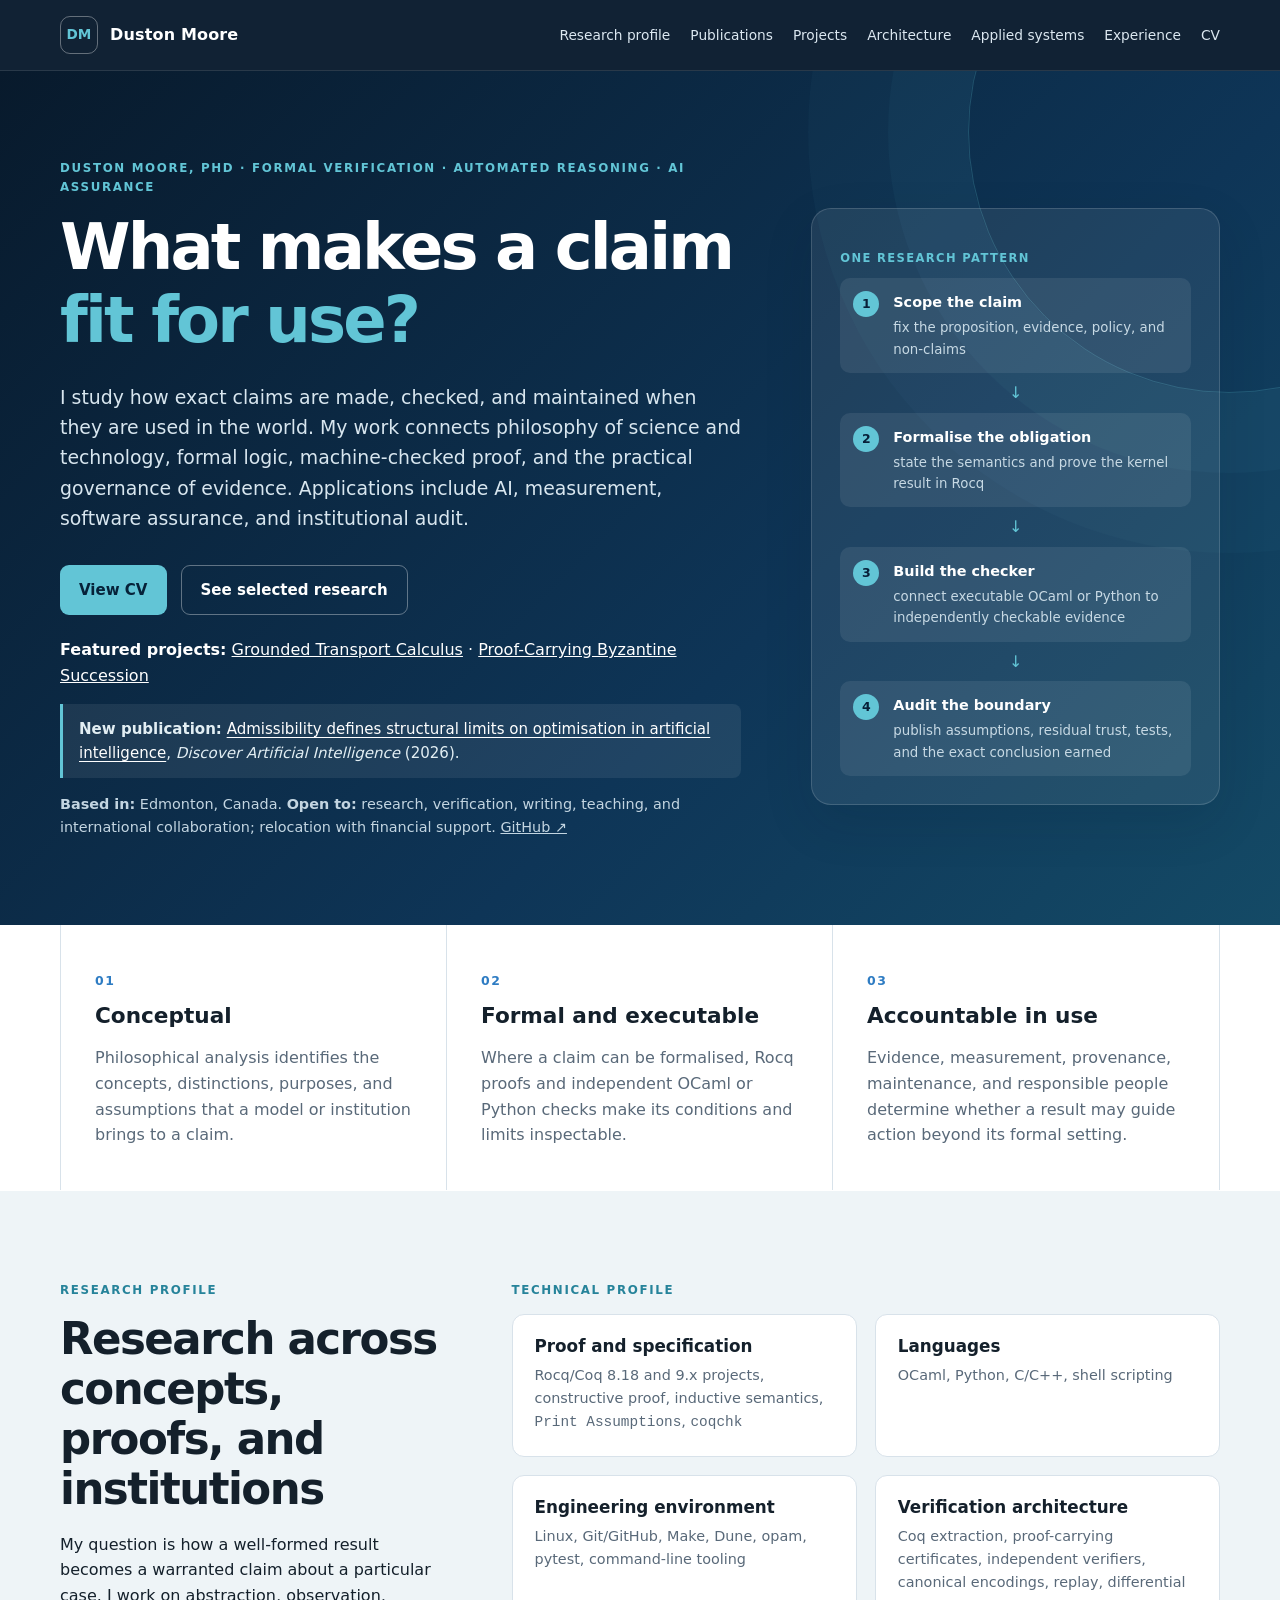
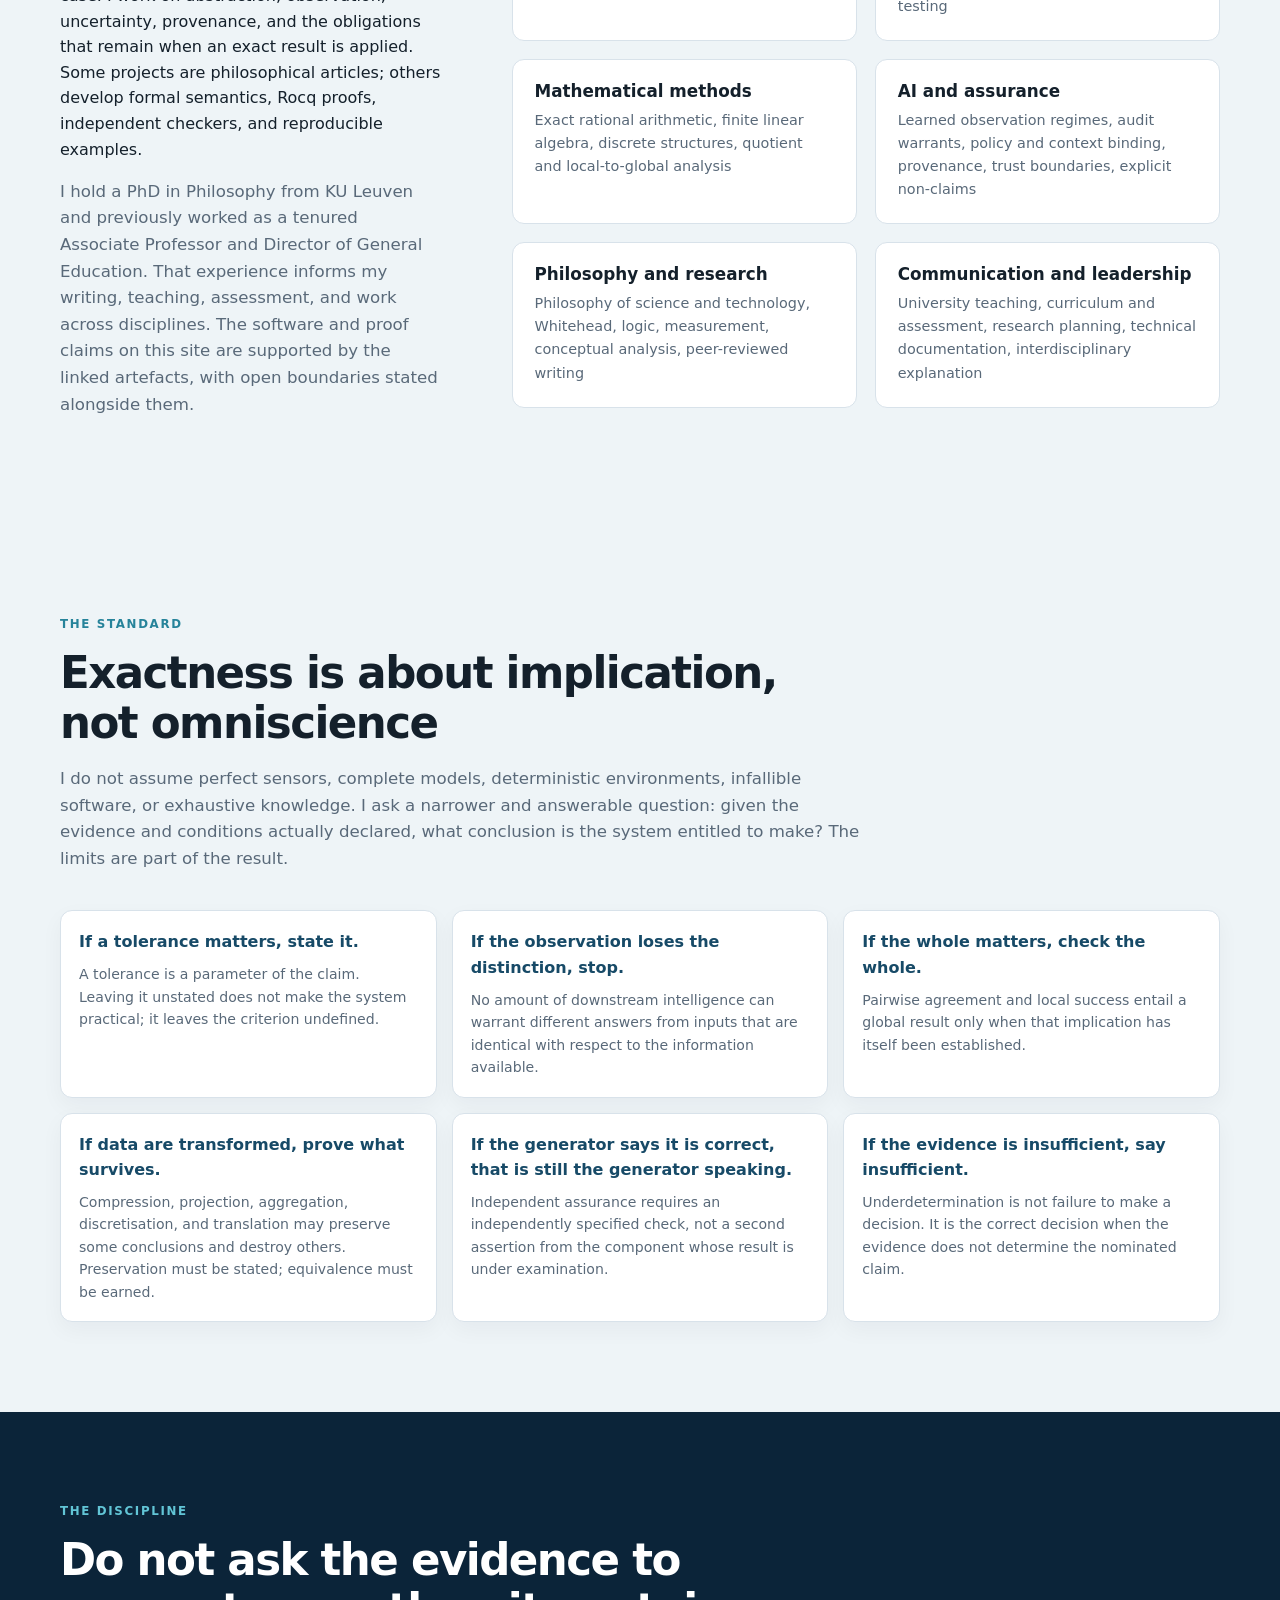
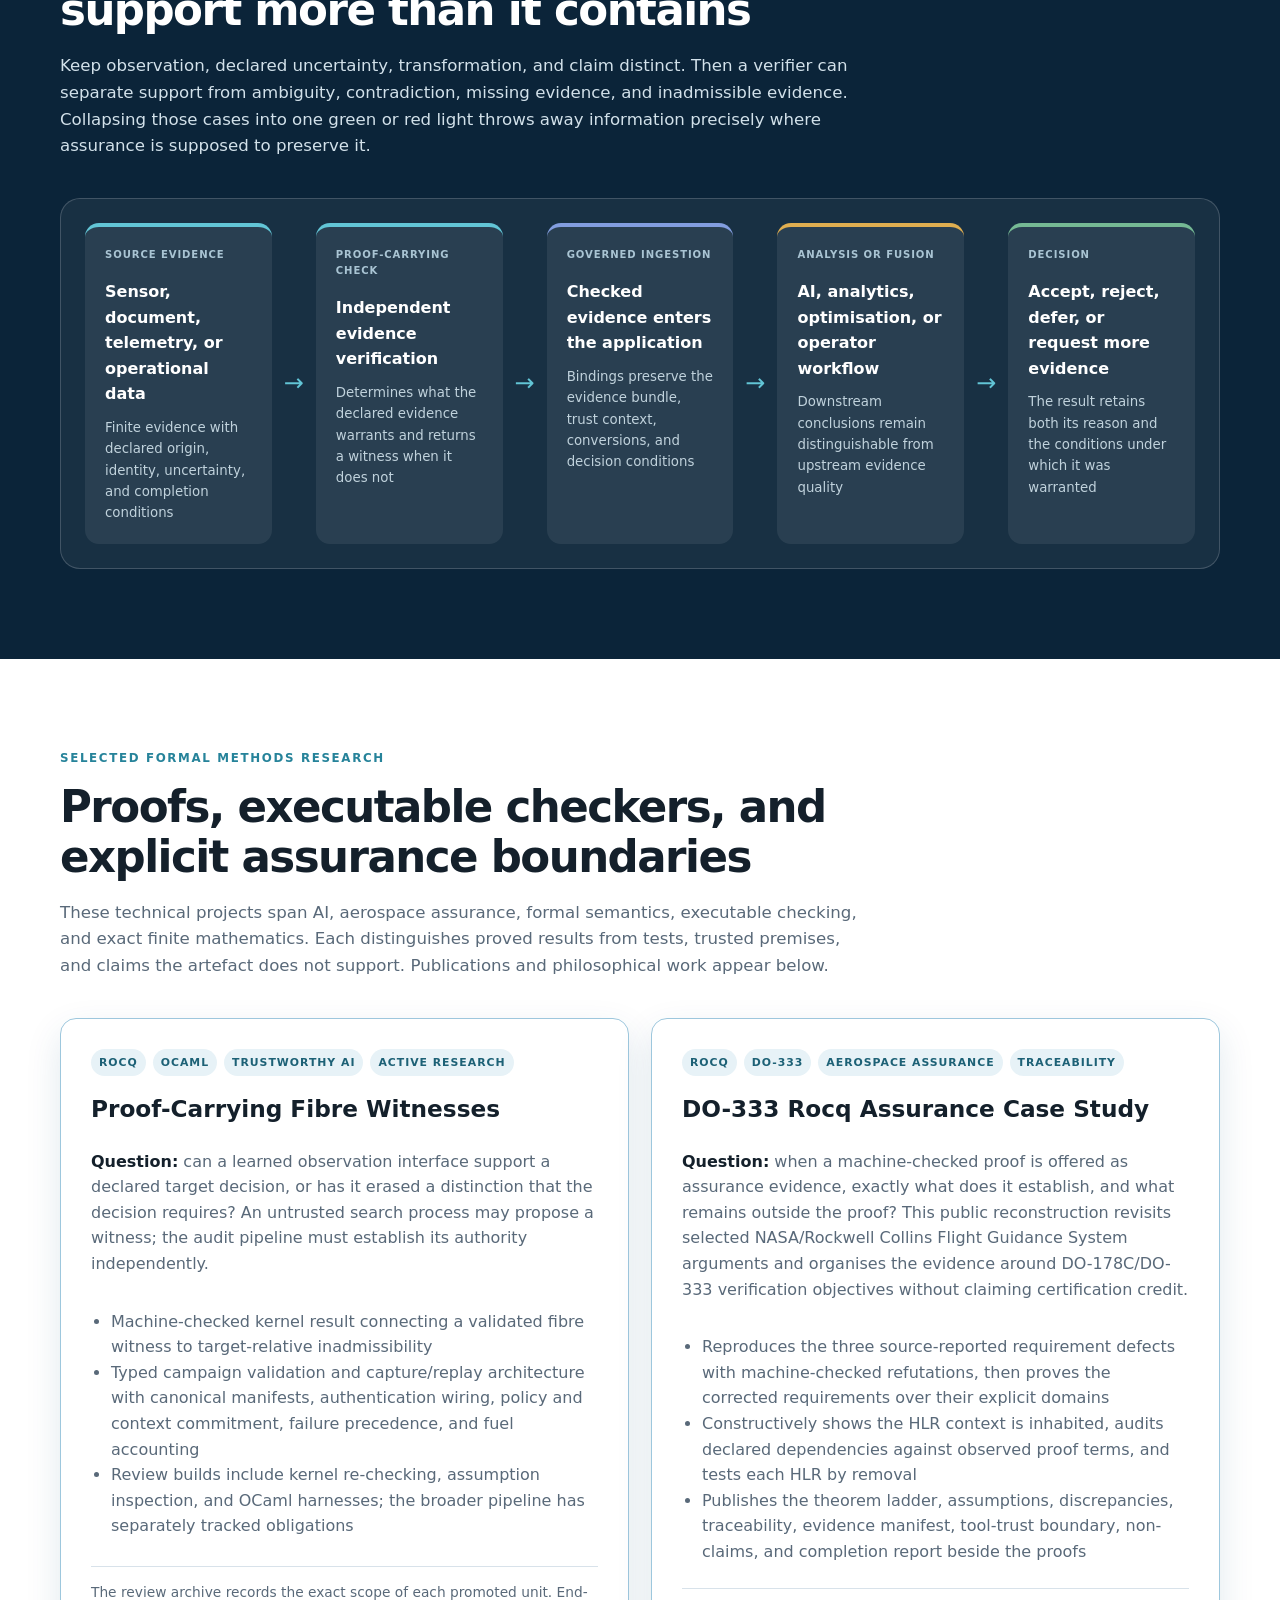
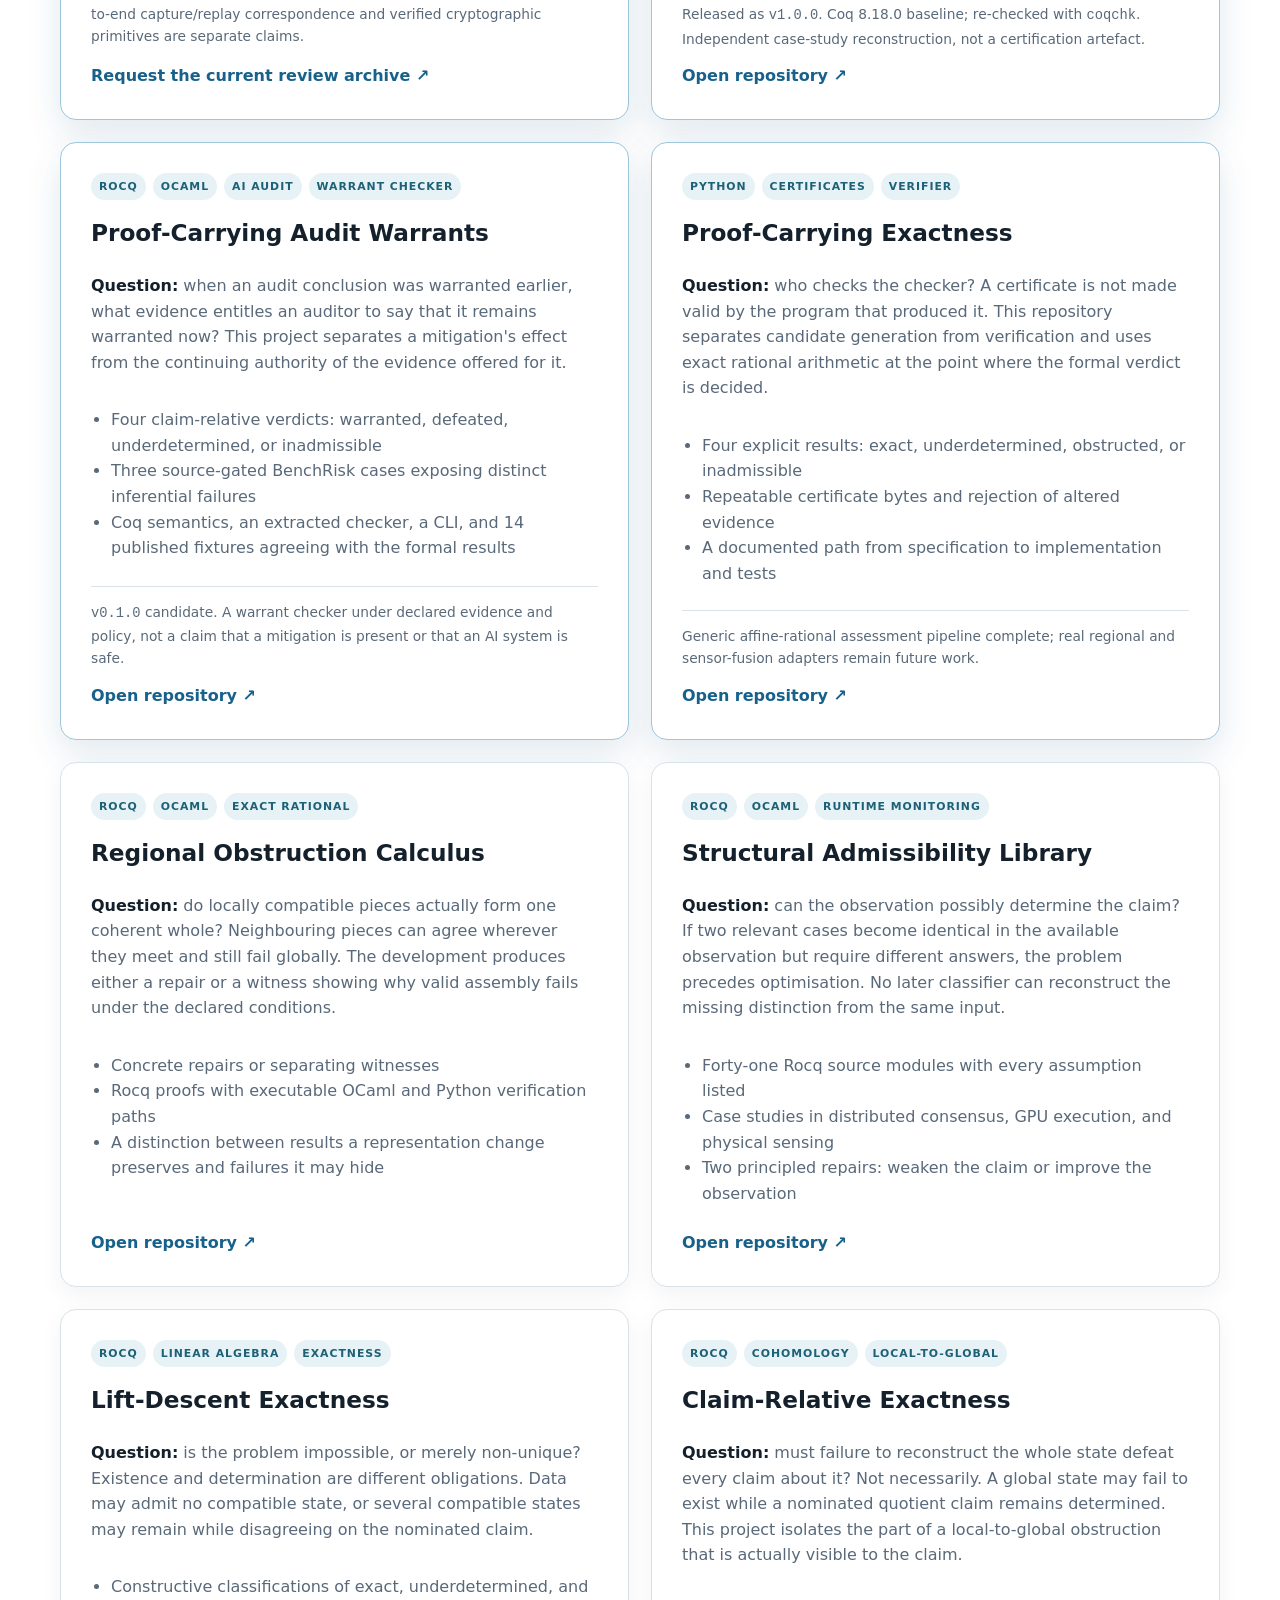
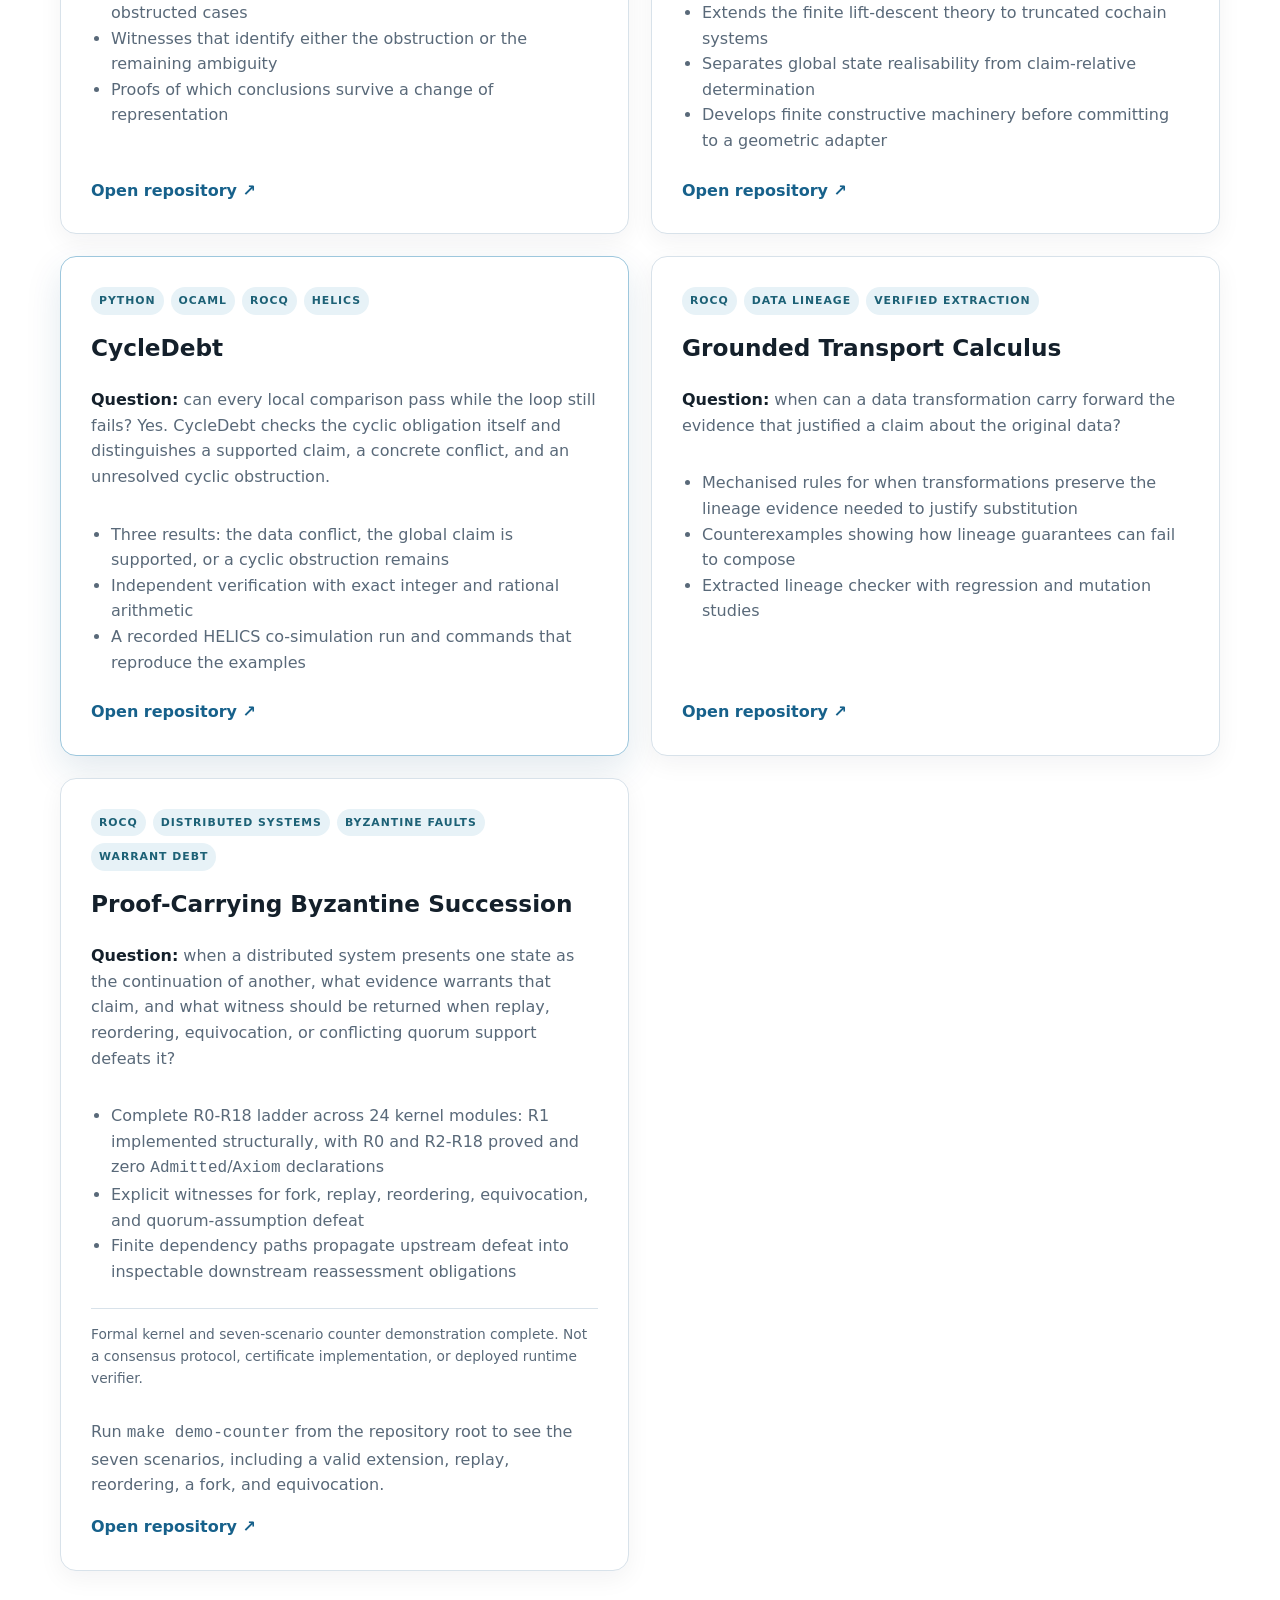
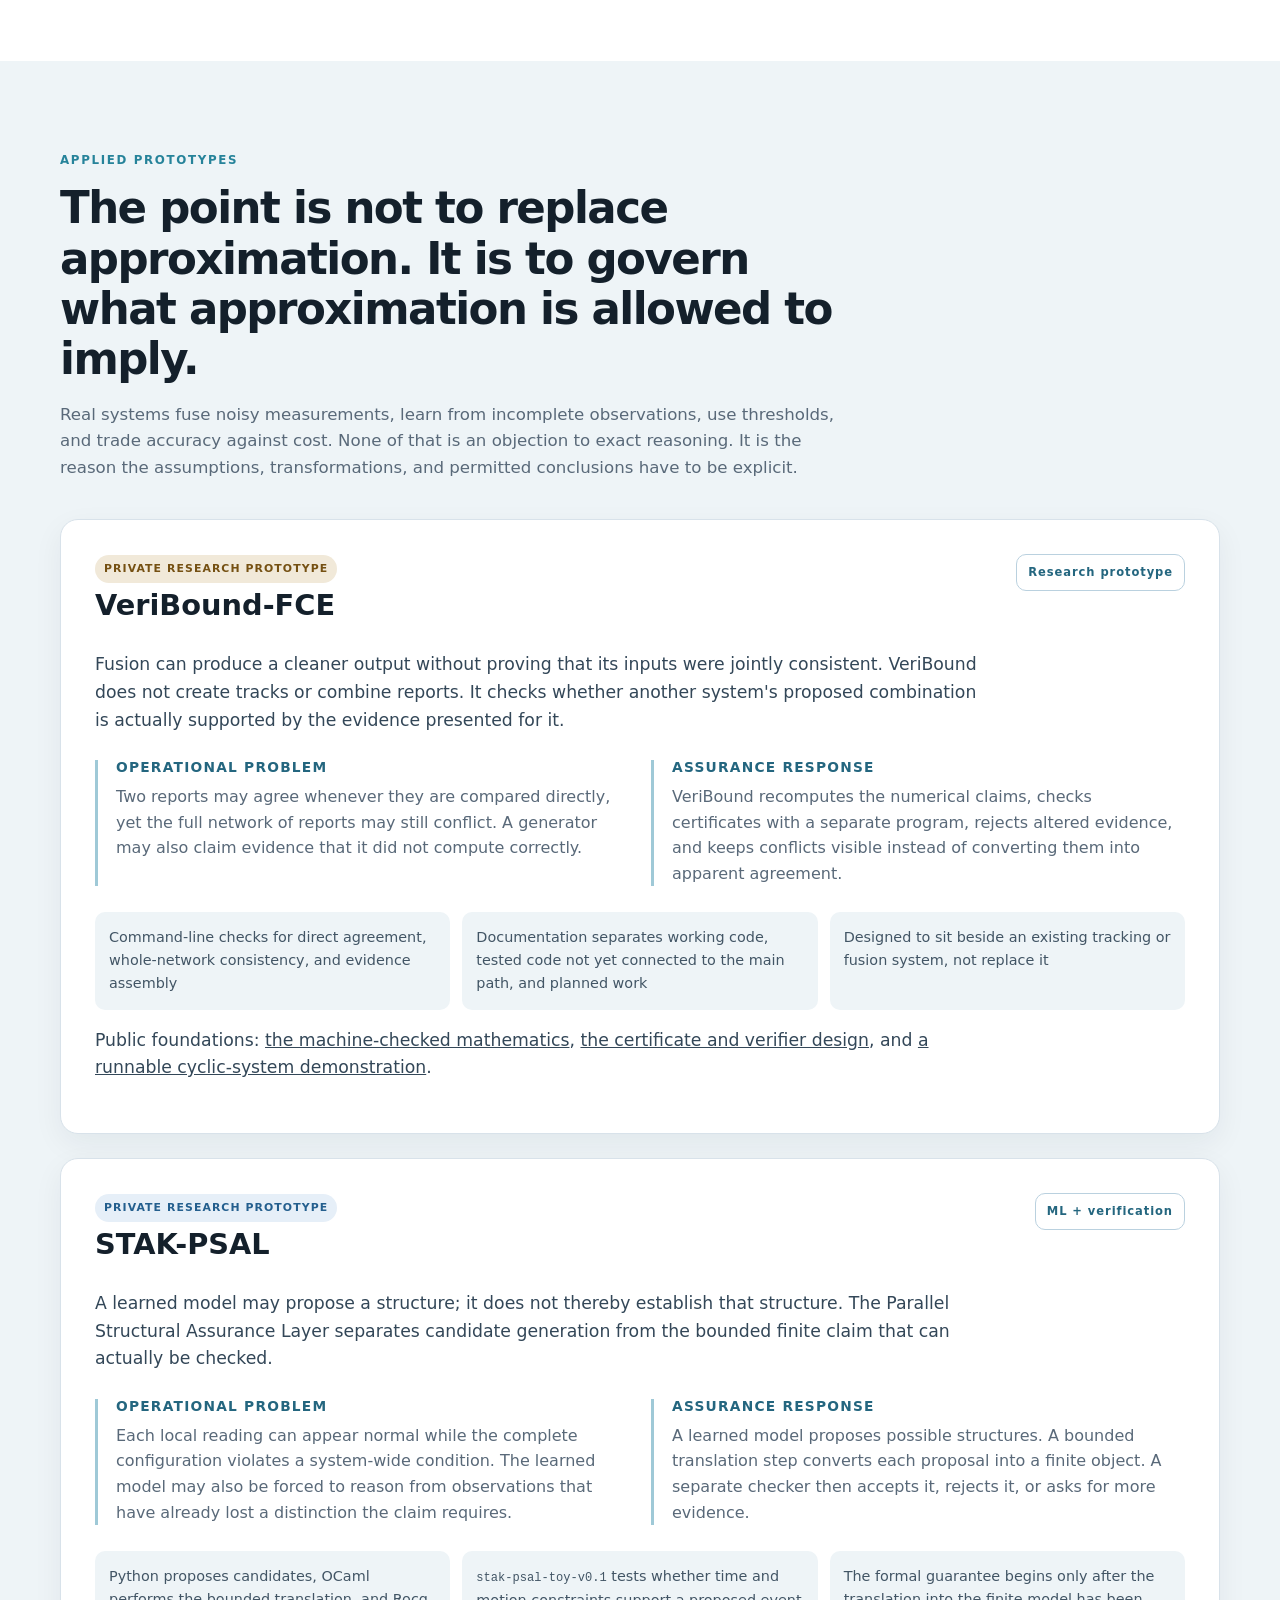
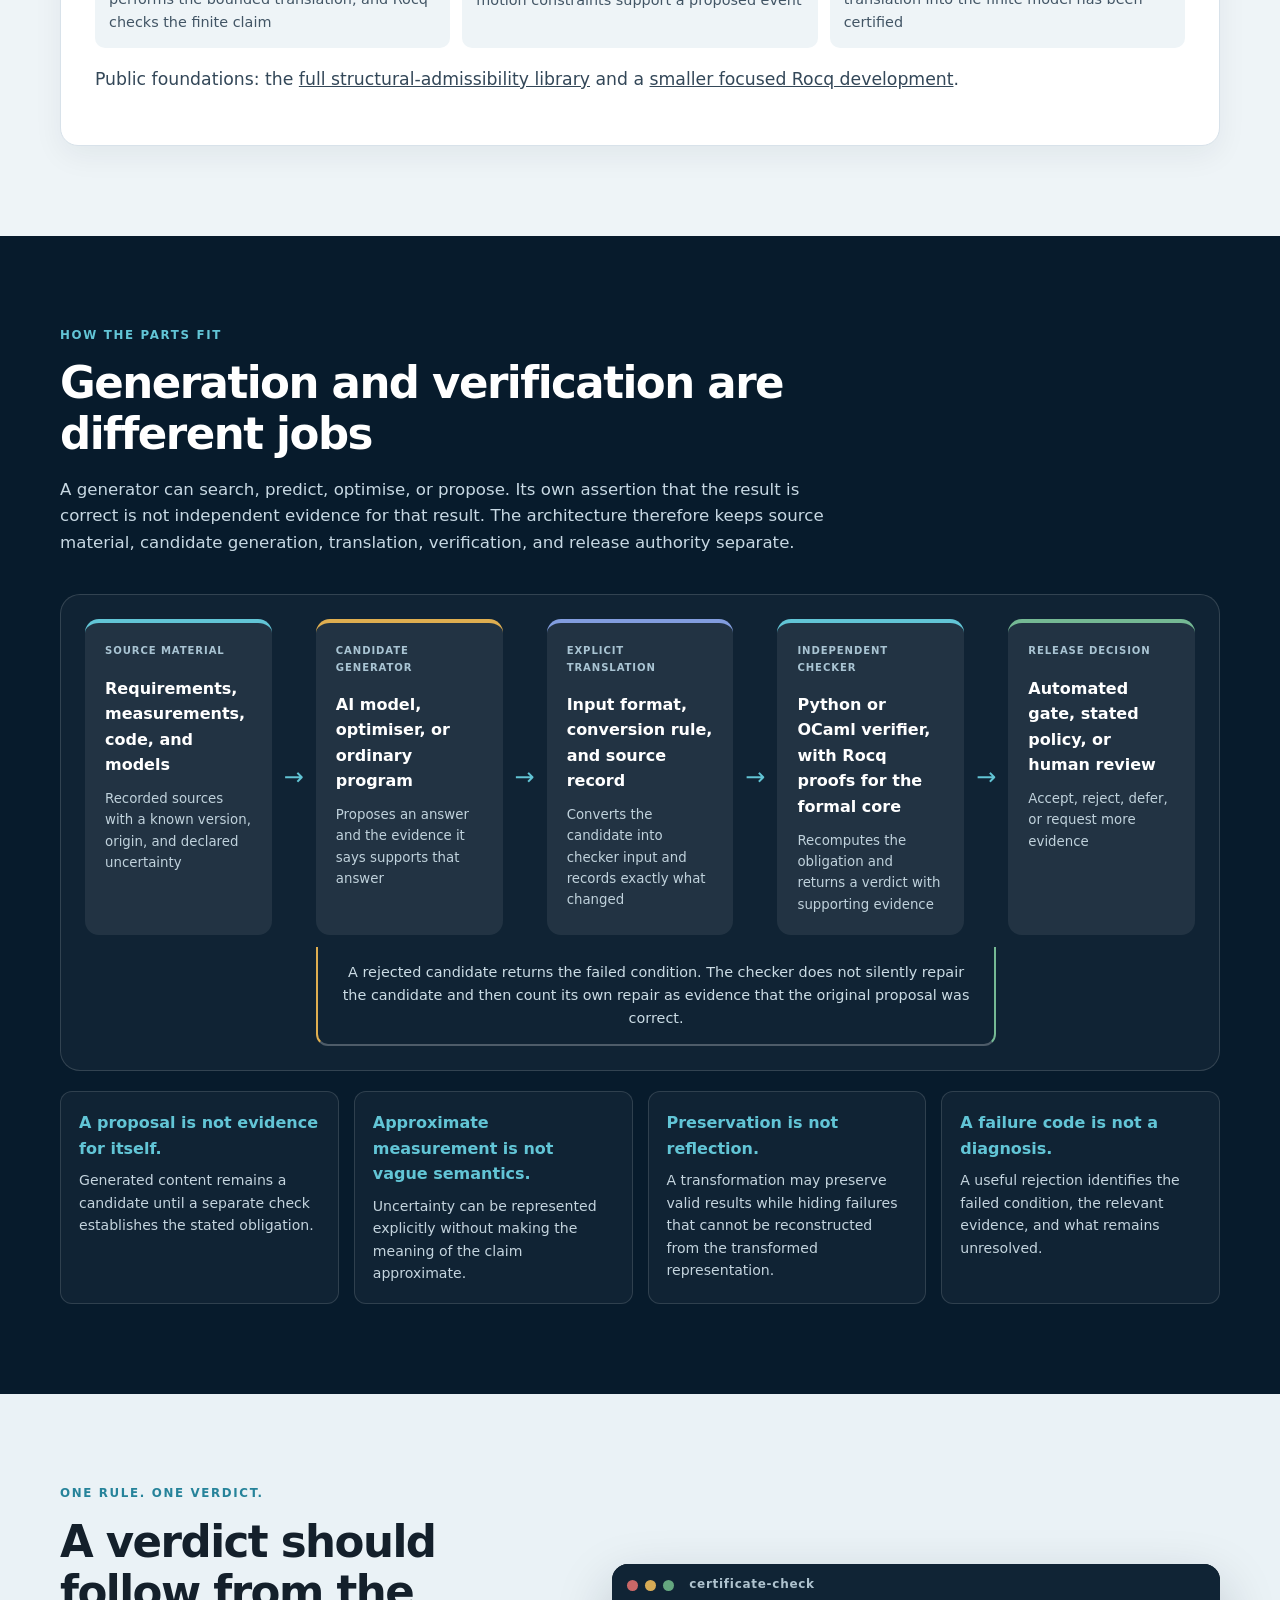
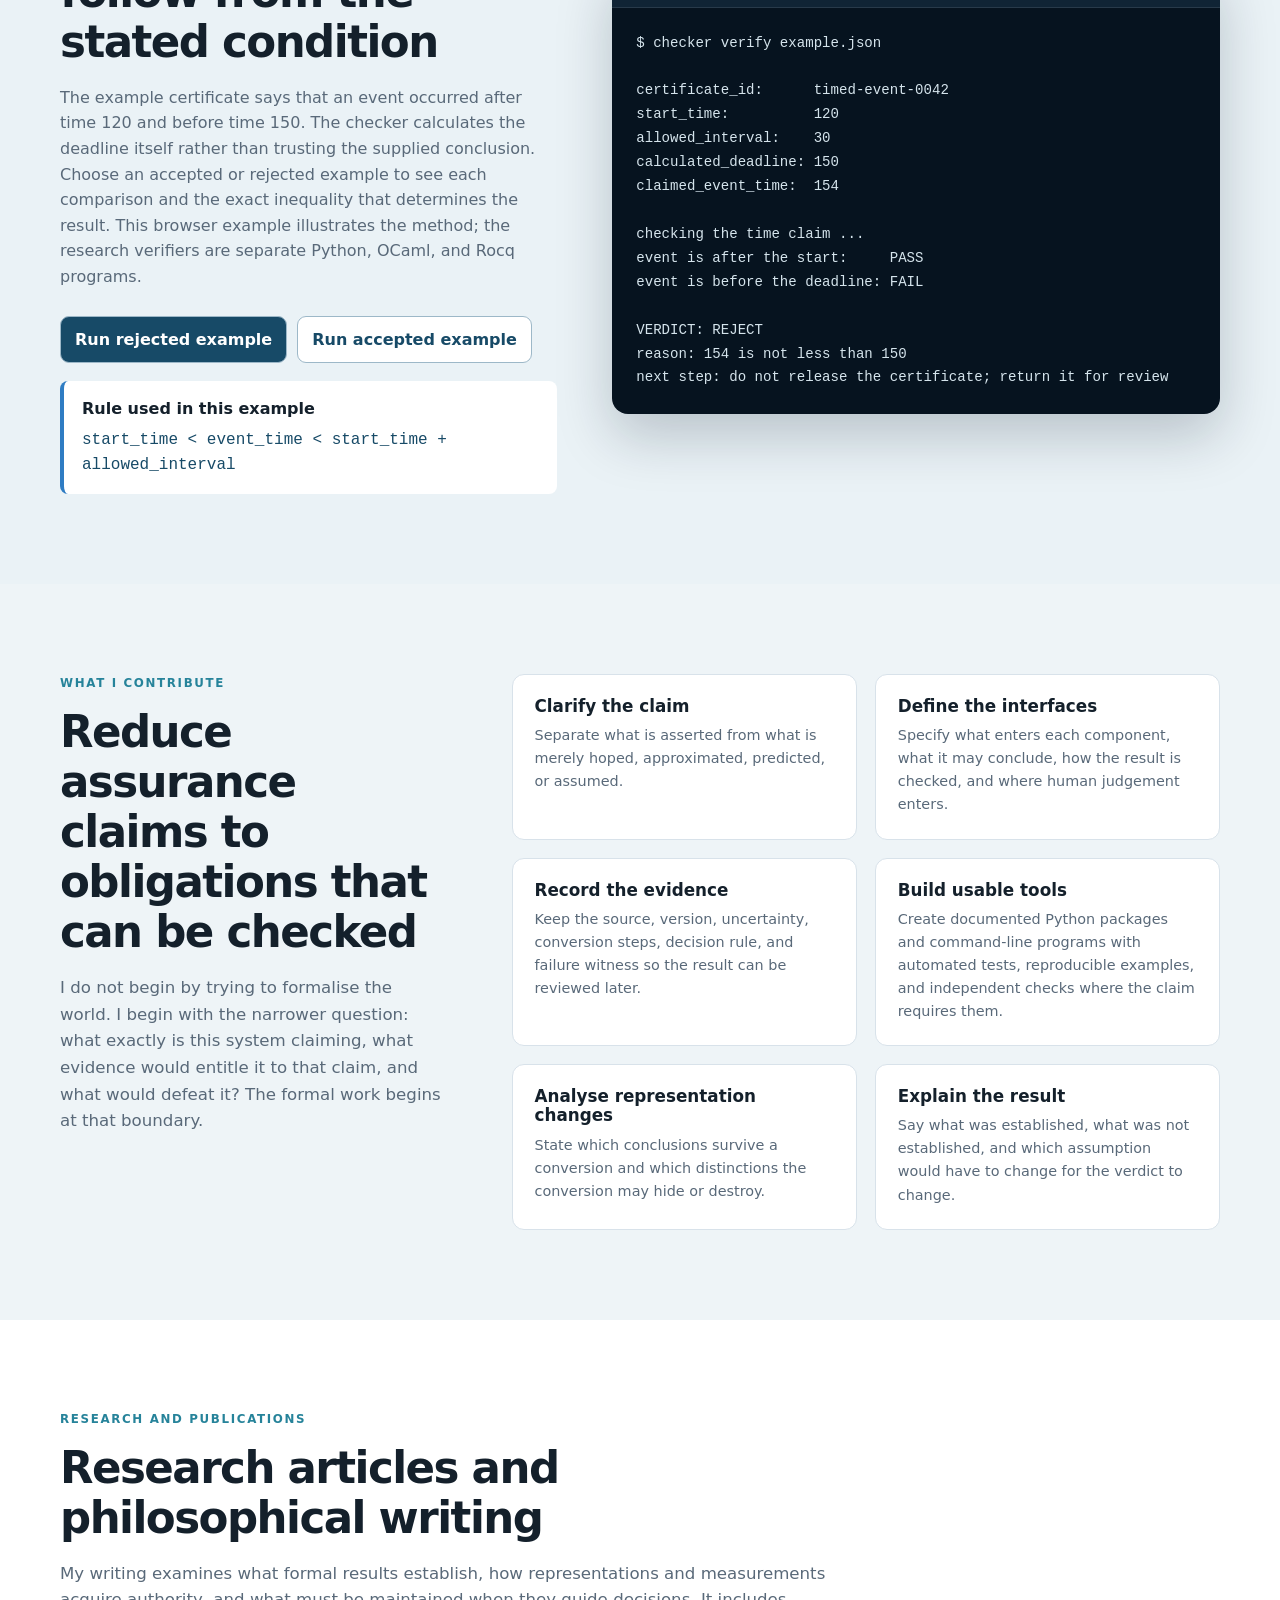
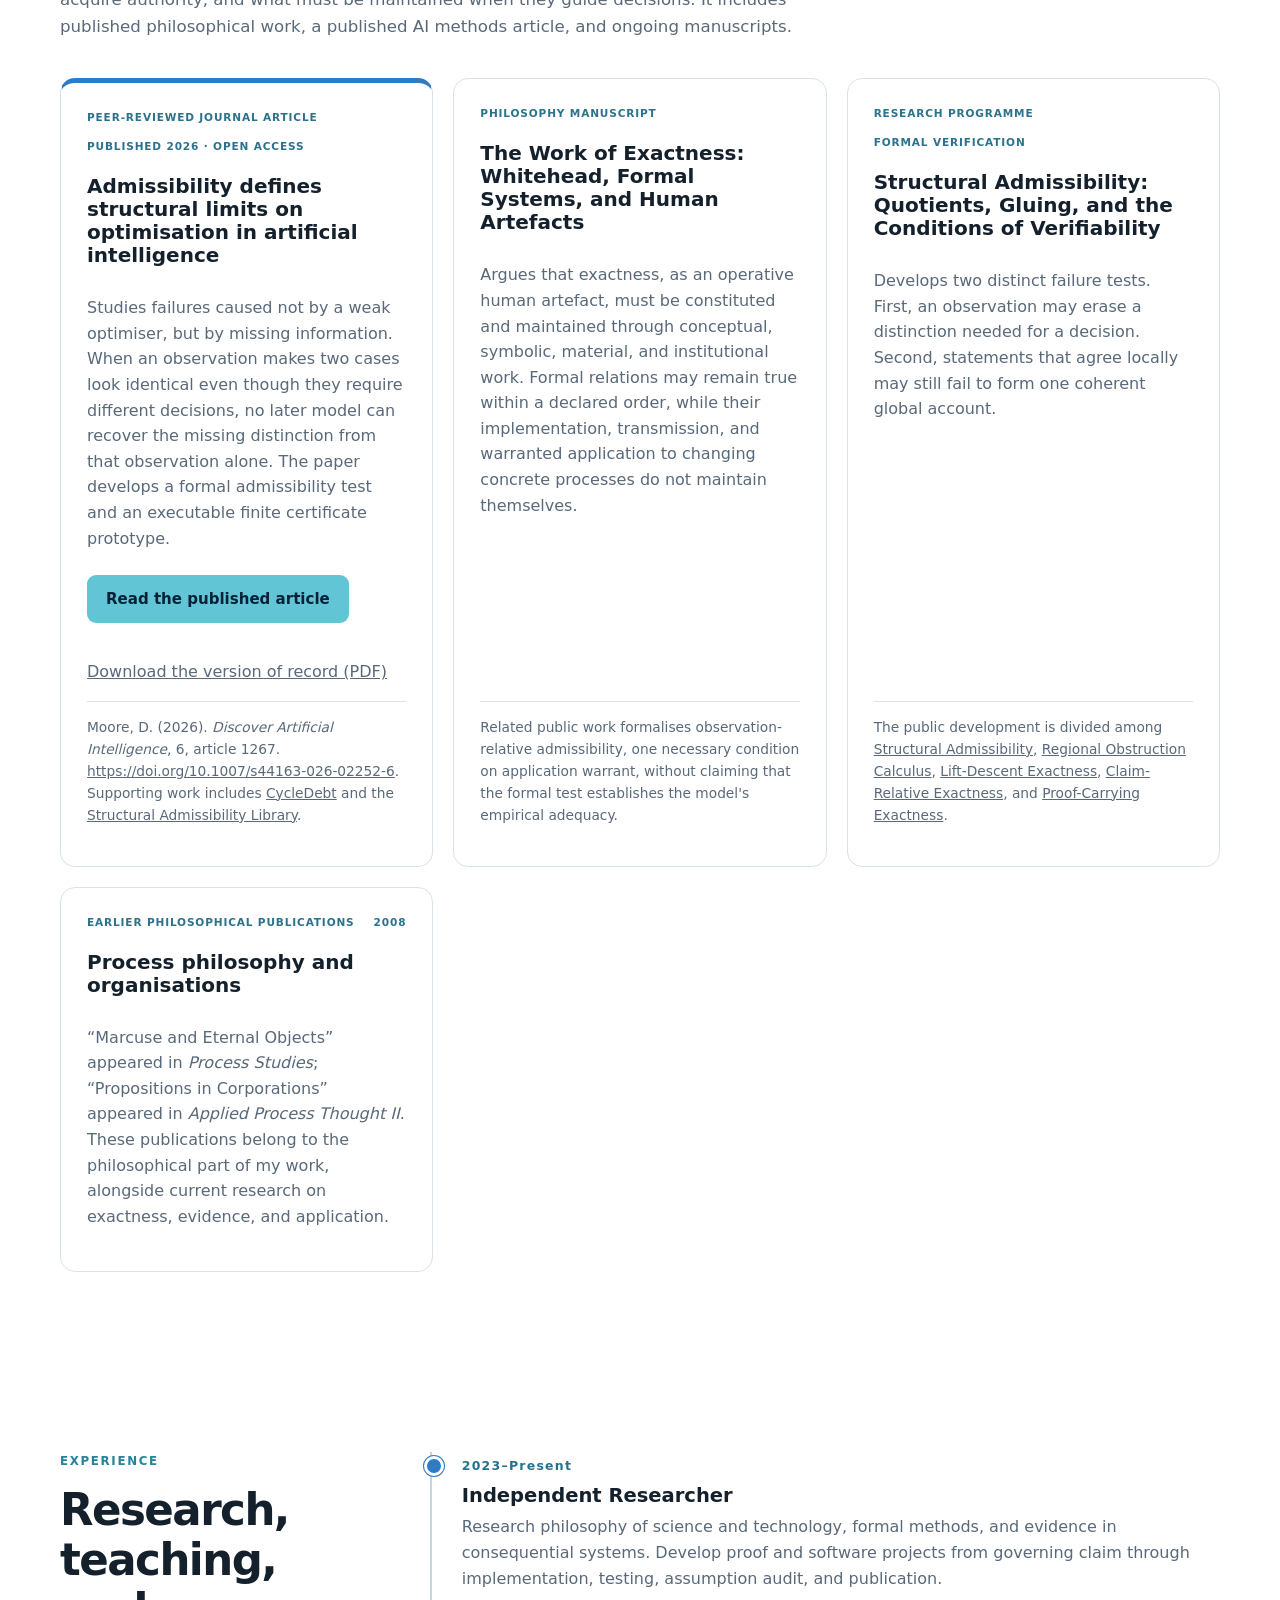
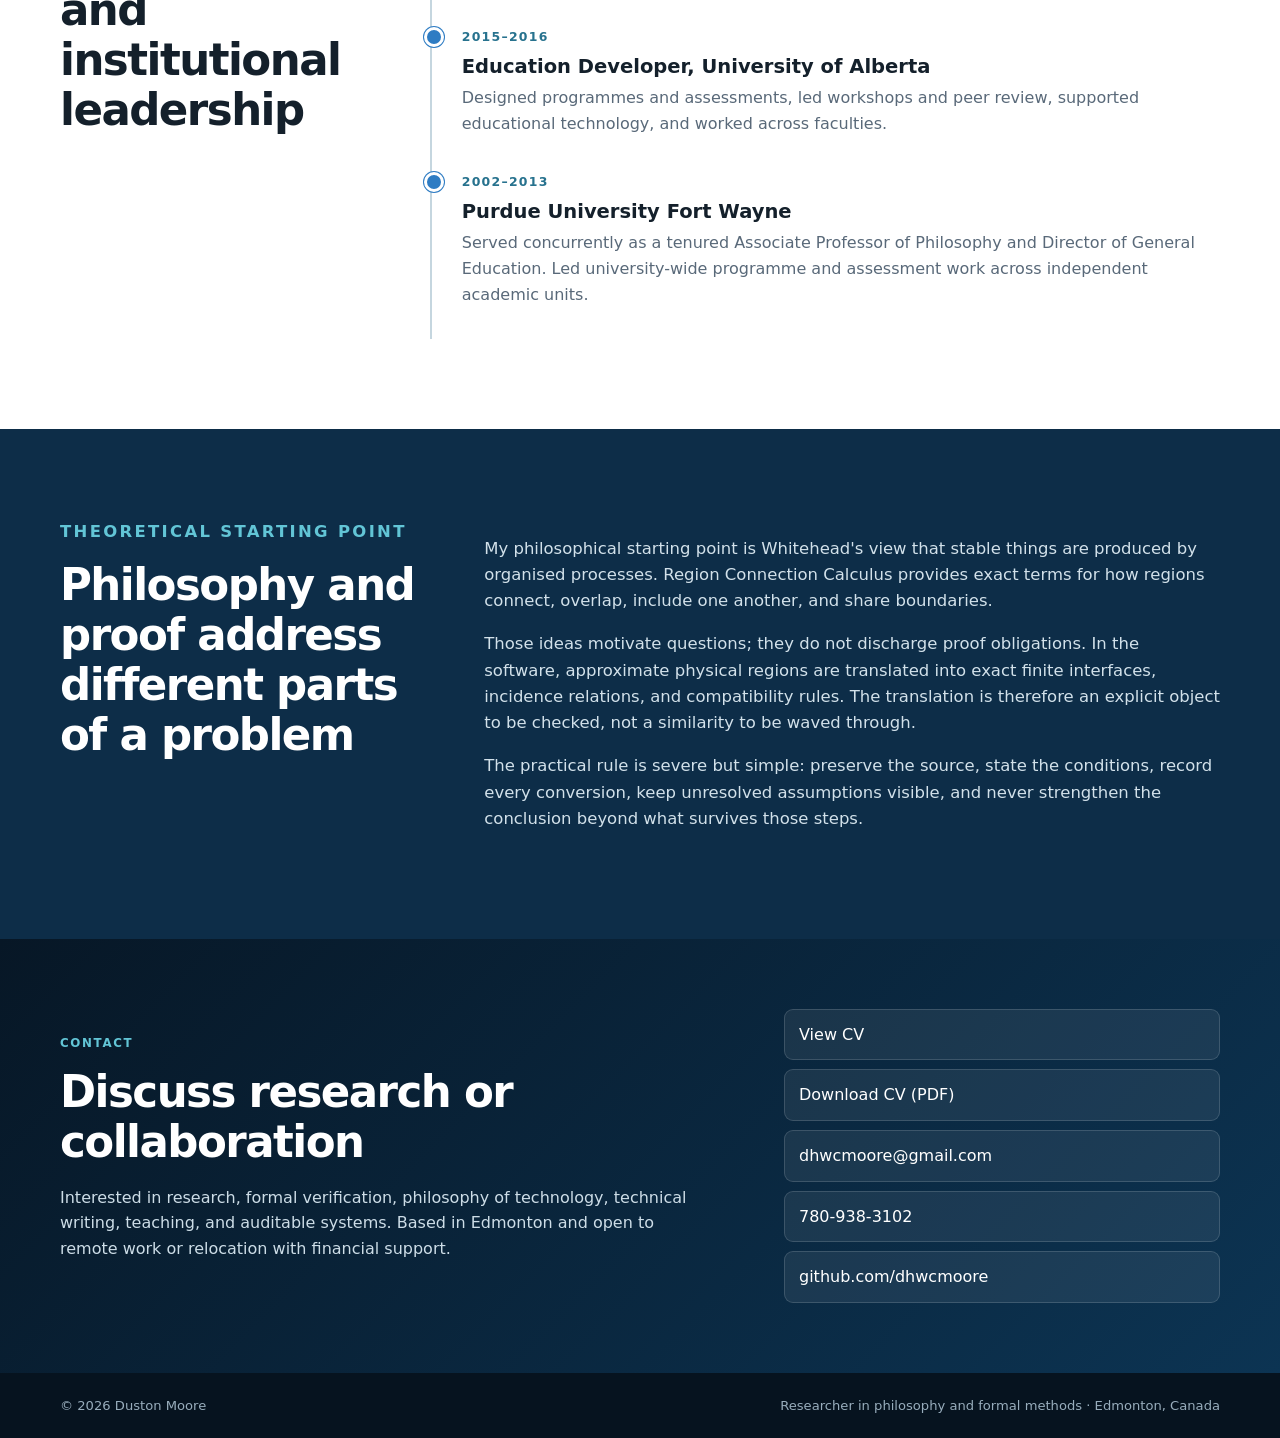
==== commit efe3ec36: "Highlight formal verification projects on the portfolio" ====
--- a/index.html
+++ b/index.html
@@ -36,13 +36,14 @@
     <section class="hero" id="top">
       <div class="wrap hero-grid">
         <div>
-          <p class="eyebrow">Philosophy · formal methods · measurement · AI and audit</p>
+          <p class="eyebrow">Duston Moore, PhD · Formal verification · Automated reasoning · AI assurance</p>
           <h1>What makes a claim <span>fit for use?</span></h1>
           <p class="lead">I study how exact claims are made, checked, and maintained when they are used in the world. My work connects philosophy of science and technology, formal logic, machine-checked proof, and the practical governance of evidence. Applications include AI, measurement, software assurance, and institutional audit.</p>
           <div class="actions">
             <a class="button primary" href="cv.html">View CV</a>
             <a class="button secondary" href="#work">See selected research</a>
           </div>
+          <p><strong>Featured projects:</strong> <a href="#grounded-transport">Grounded Transport Calculus</a> · <a href="#byzantine-succession">Proof-Carrying Byzantine Succession</a></p>
           <p class="latest-publication"><strong>New publication:</strong> <a href="https://doi.org/10.1007/s44163-026-02252-6">Admissibility defines structural limits on optimisation in artificial intelligence</a>, <em>Discover Artificial Intelligence</em> (2026).</p>
           <p class="availability"><strong>Based in:</strong> Edmonton, Canada. <strong>Open to:</strong> research, verification, writing, teaching, and international collaboration; relocation with financial support. <a href="https://github.com/dhwcmoore">GitHub ↗</a></p>
         </div>
@@ -91,7 +92,7 @@
           <p>I hold a PhD in Philosophy from KU Leuven and previously worked as a tenured Associate Professor and Director of General Education. That experience informs my writing, teaching, assessment, and work across disciplines. The software and proof claims on this site are supported by the linked artefacts, with open boundaries stated alongside them.</p>
         </div>
         <div>
-          <p class="eyebrow">Working stack</p>
+          <p class="eyebrow">Technical profile</p>
           <div class="capabilities">
             <div><h3>Proof and specification</h3><p>Rocq/Coq 8.18 and 9.x projects, constructive proof, inductive semantics, <code>Print Assumptions</code>, <code>coqchk</code></p></div>
             <div><h3>Languages</h3><p>OCaml, Python, C/C++, shell scripting</p></div>
@@ -287,7 +288,19 @@
             <a href="https://github.com/dhwcmoore/finite-regional-residue-obstruction">Open repository <span aria-hidden="true">↗</span></a>
           </article>
 
-          <article class="project">
+          <article class="project" id="grounded-transport">
+            <div class="tags"><span>Rocq</span><span>Data lineage</span><span>Verified extraction</span></div>
+            <h3>Grounded Transport Calculus</h3>
+            <p><strong>Question:</strong> when can a data transformation carry forward the evidence that justified a claim about the original data?</p>
+            <ul>
+              <li>Mechanised rules for when transformations preserve the lineage evidence needed to justify substitution</li>
+              <li>Counterexamples showing how lineage guarantees can fail to compose</li>
+              <li>Extracted lineage checker with regression and mutation studies</li>
+            </ul>
+            <a href="https://github.com/dhwcmoore/grounded-transport-calculus">Open repository <span aria-hidden="true">↗</span></a>
+          </article>
+
+          <article class="project" id="byzantine-succession">
             <div class="tags"><span>Rocq</span><span>Distributed systems</span><span>Byzantine faults</span><span>Warrant debt</span></div>
             <h3>Proof-Carrying Byzantine Succession</h3>
             <p><strong>Question:</strong> when a distributed system presents one state as the continuation of another, what evidence warrants that claim, and what witness should be returned when replay, reordering, equivocation, or conflicting quorum support defeats it?</p>
@@ -297,6 +310,7 @@
               <li>Finite dependency paths propagate upstream defeat into inspectable downstream reassessment obligations</li>
             </ul>
             <p class="writing-status">Formal kernel and seven-scenario counter demonstration complete. Not a consensus protocol, certificate implementation, or deployed runtime verifier.</p>
+            <p>Run <code>make demo-counter</code> from the repository root to see the seven scenarios, including a valid extension, replay, reordering, a fork, and equivocation.</p>
             <a href="https://github.com/dhwcmoore/proof-carrying-byzantine-succession">Open repository <span aria-hidden="true">↗</span></a>
           </article>
         </div>
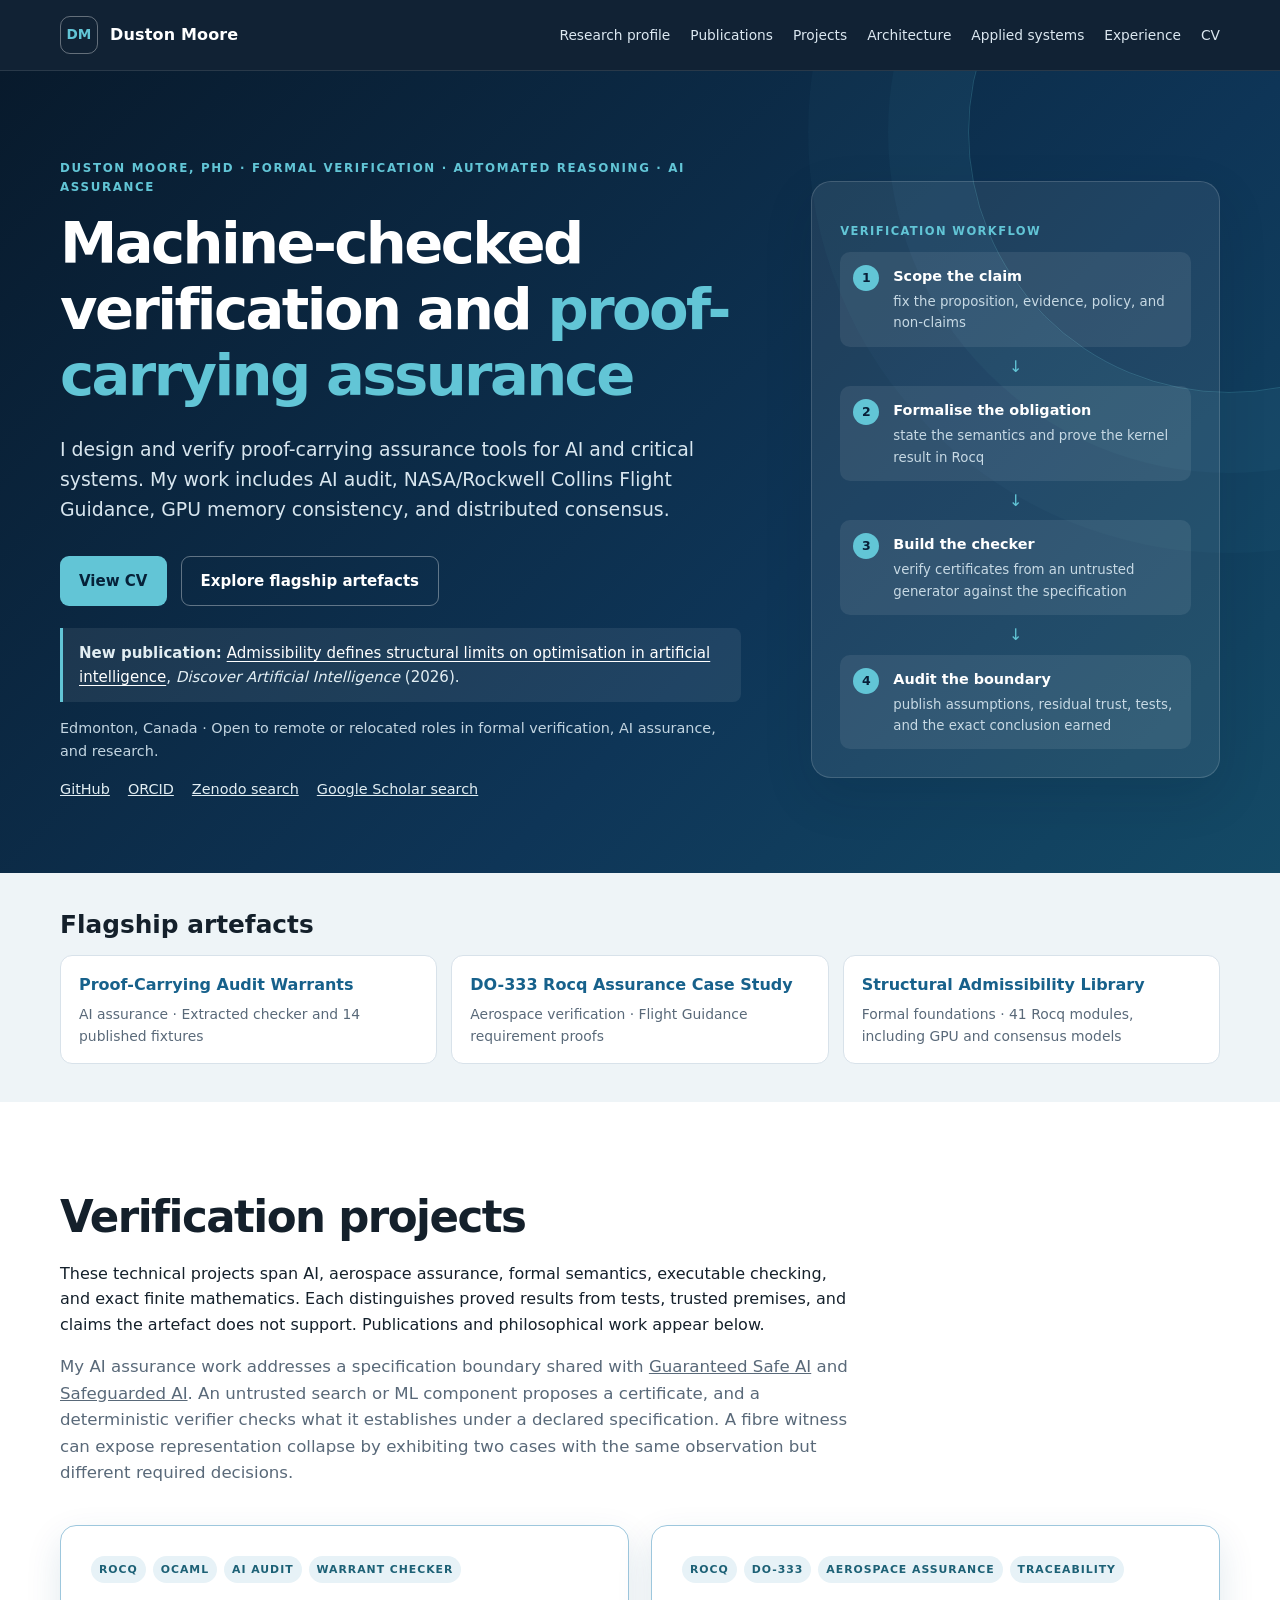
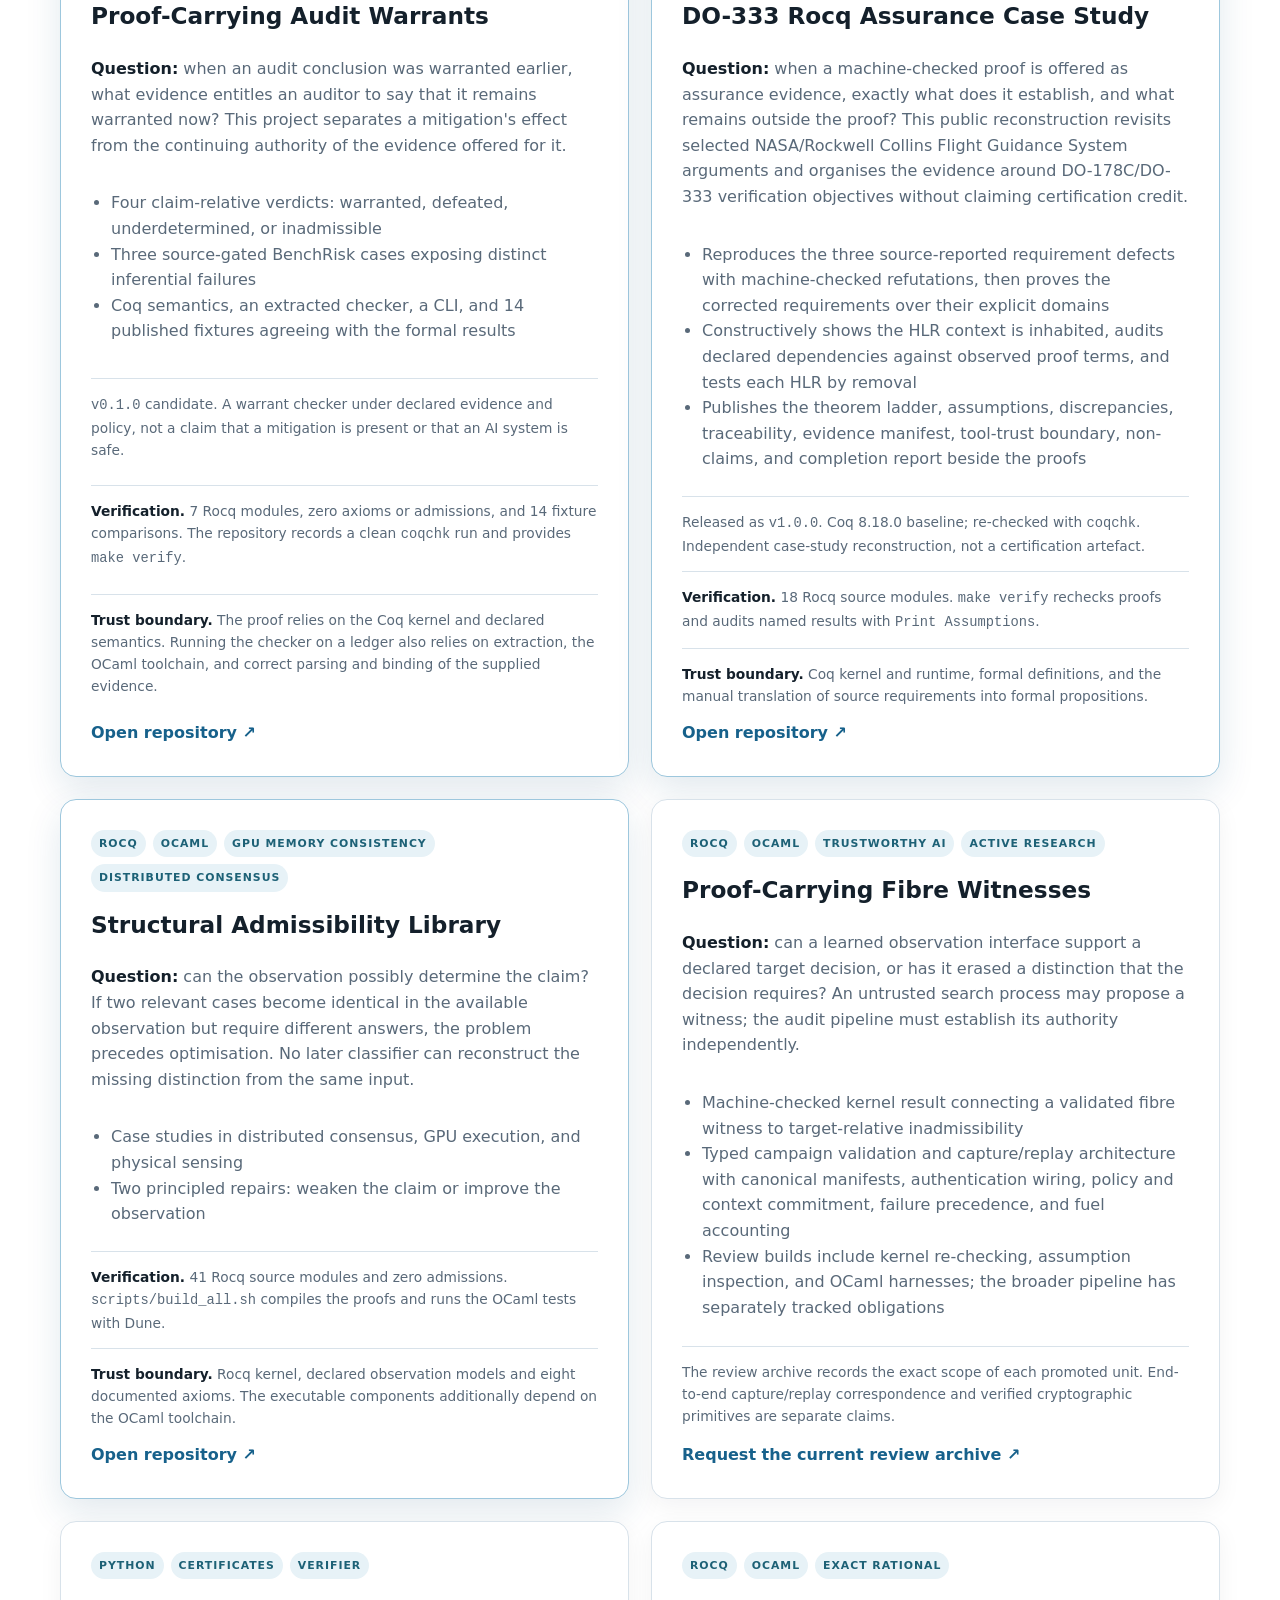
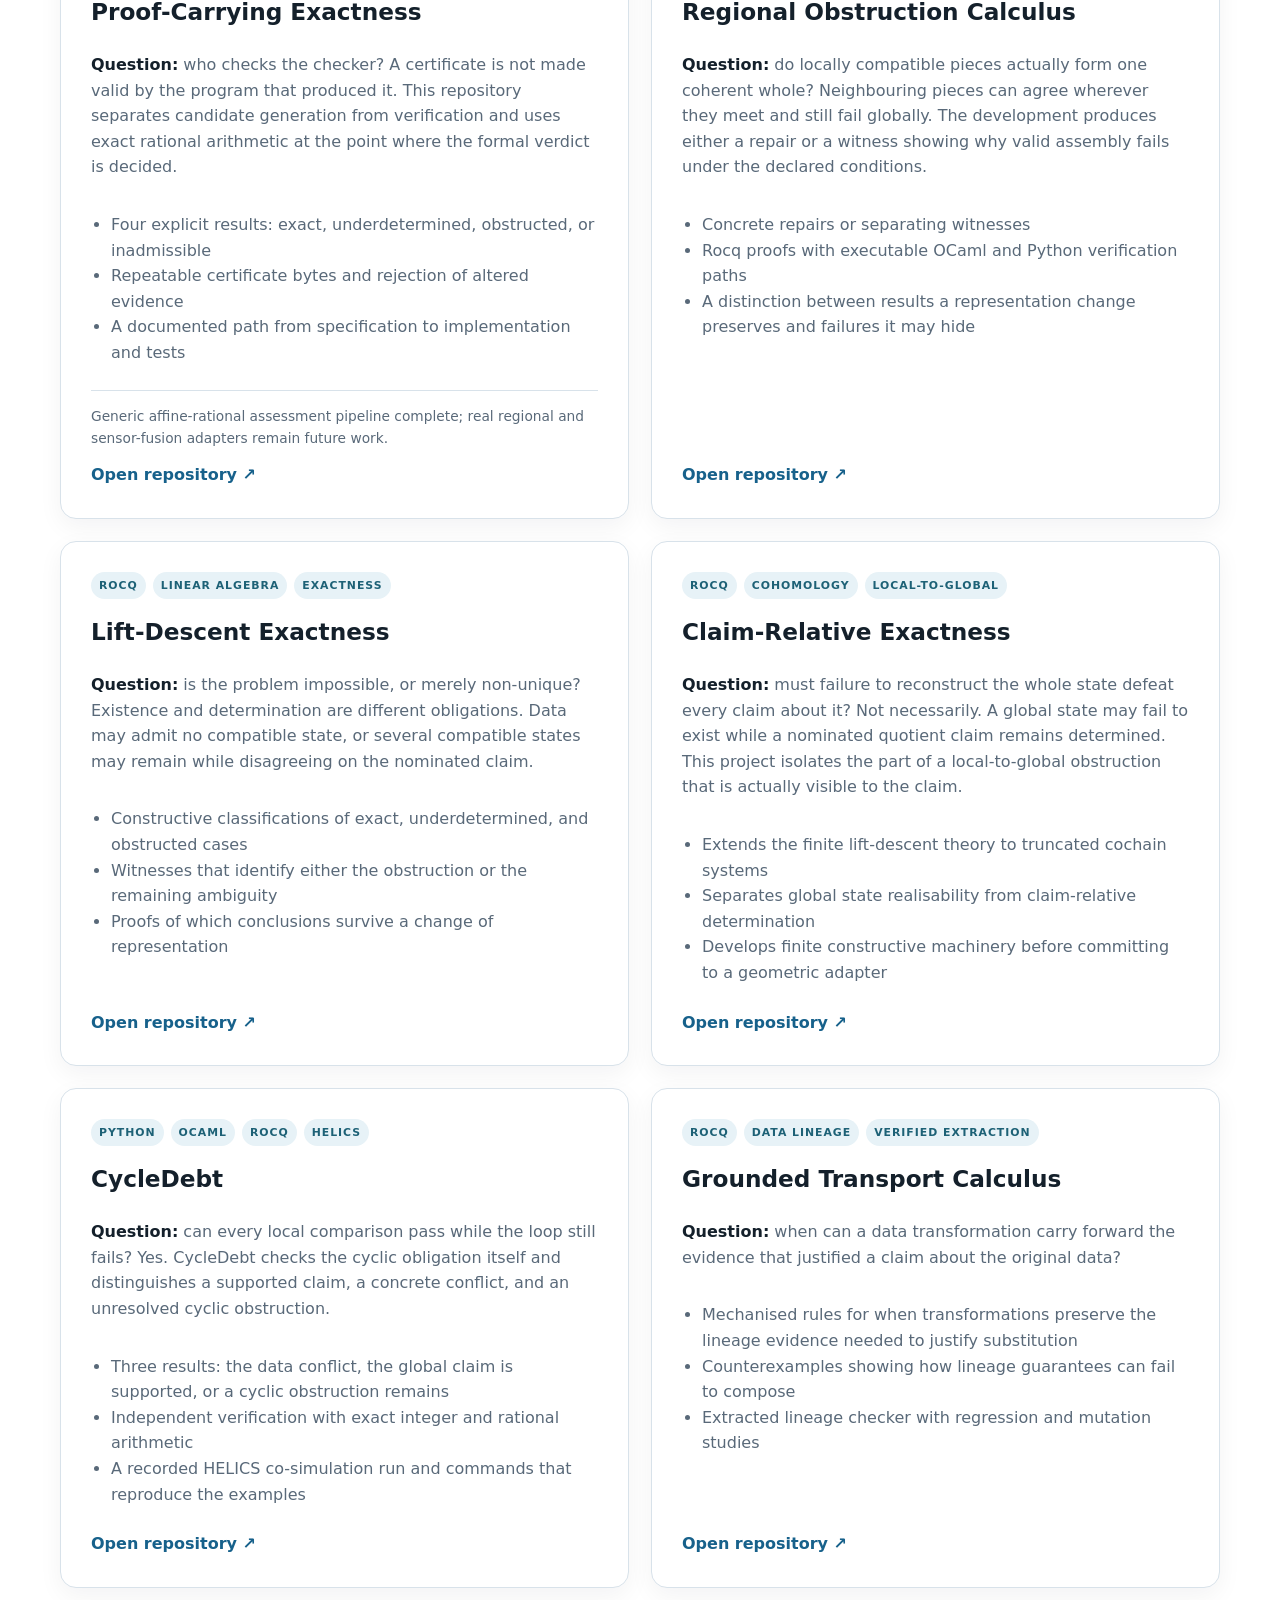
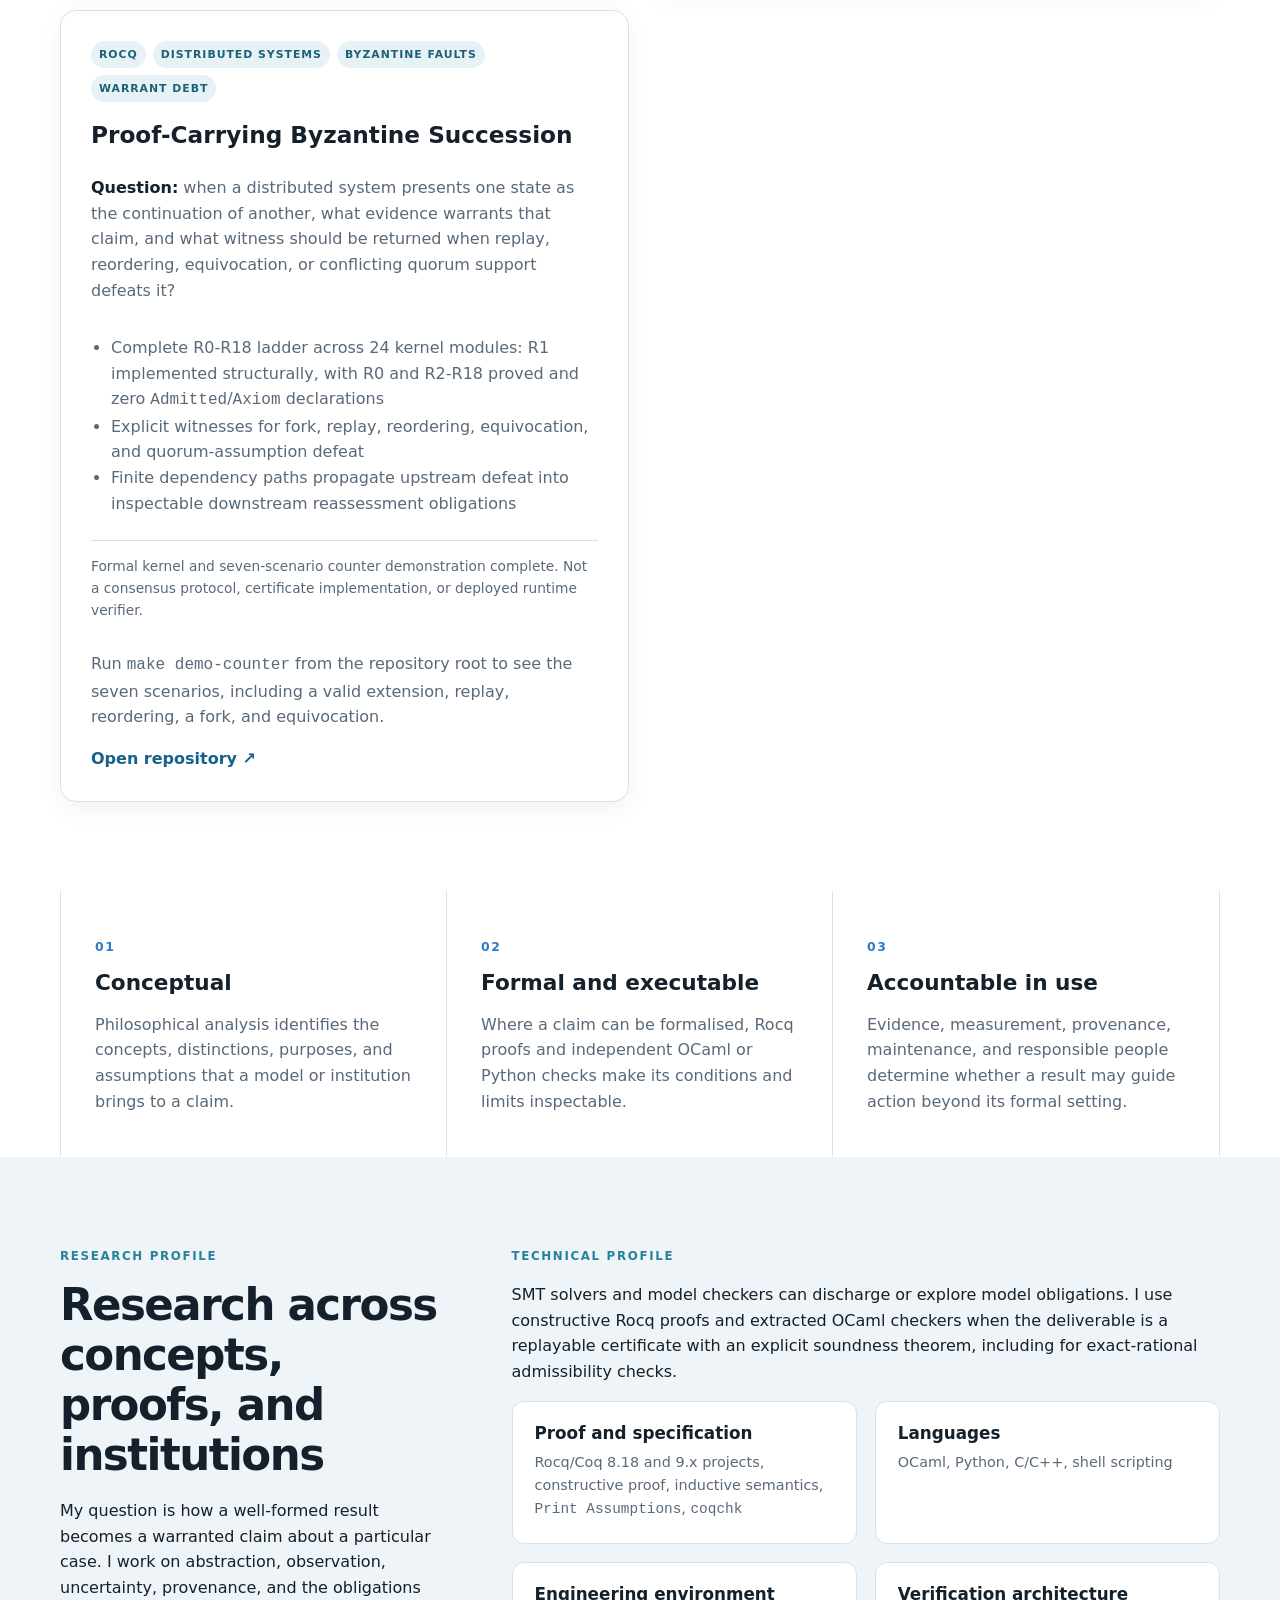
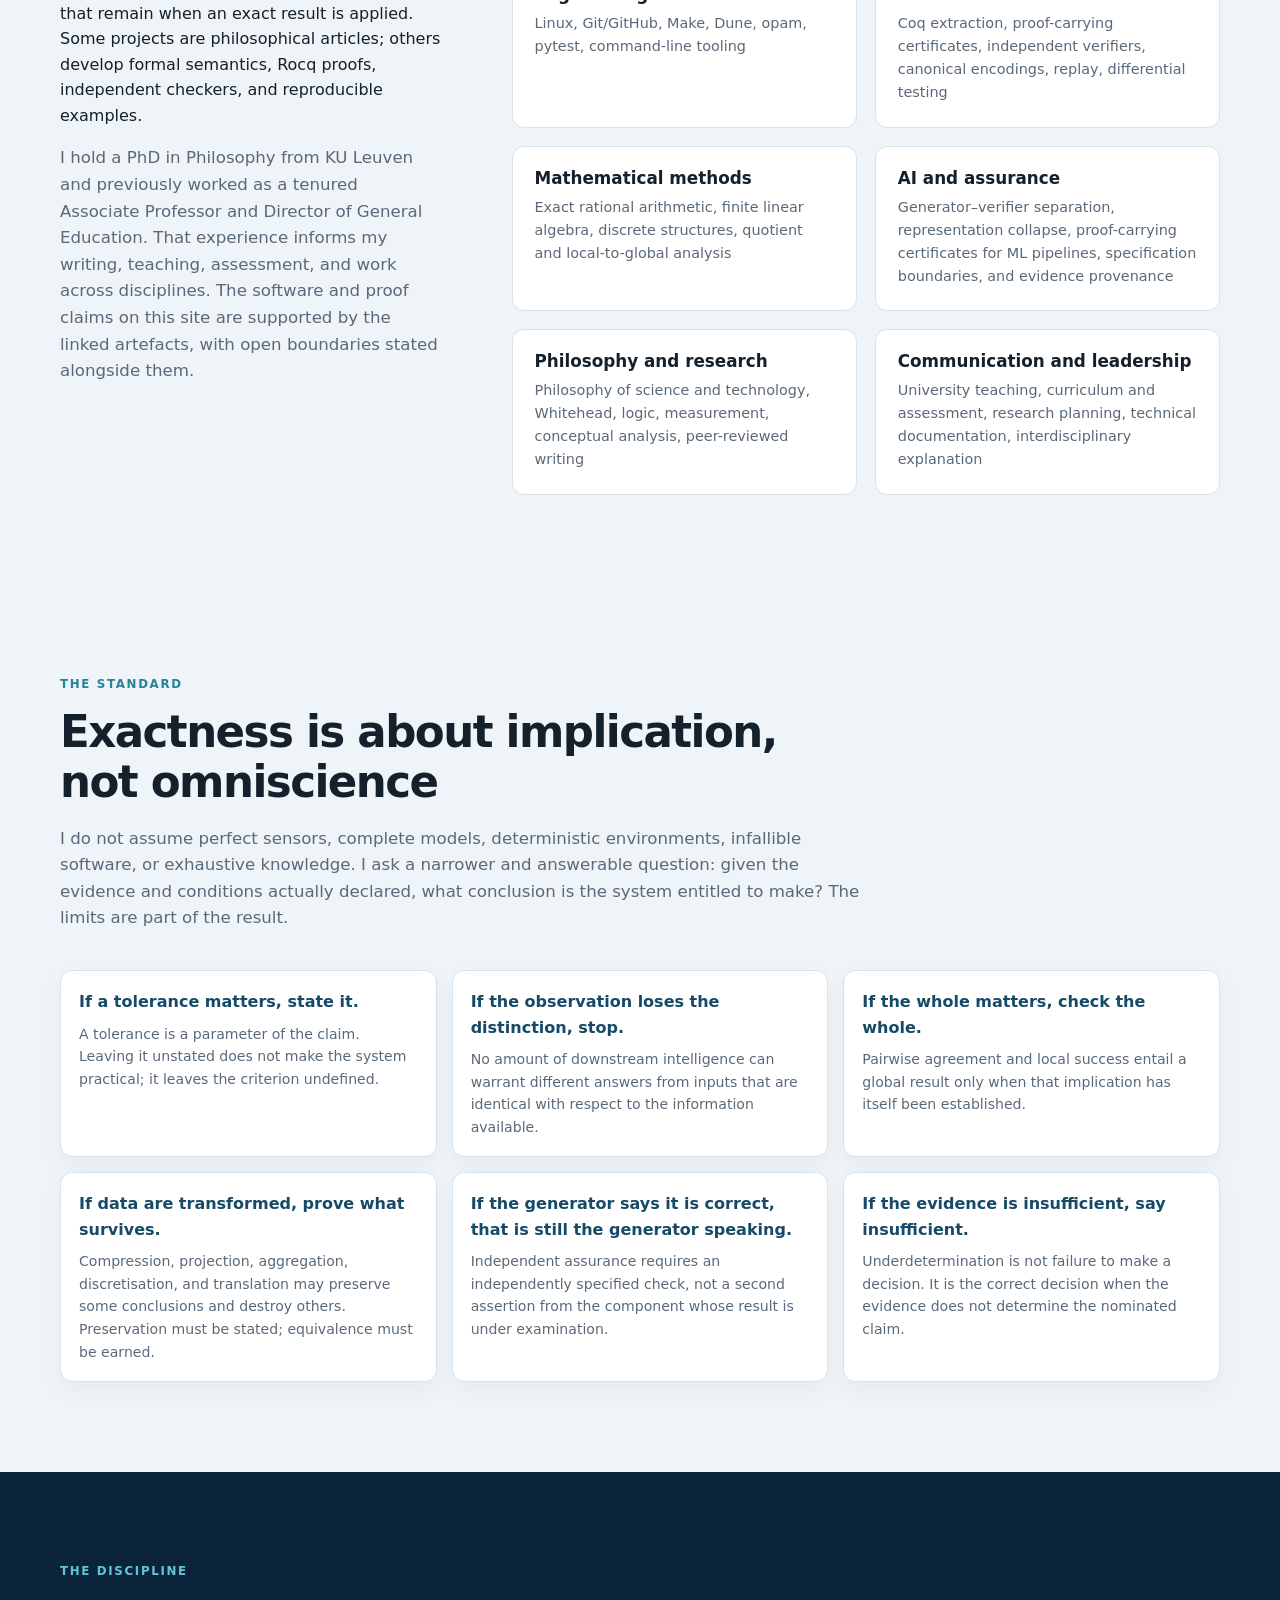
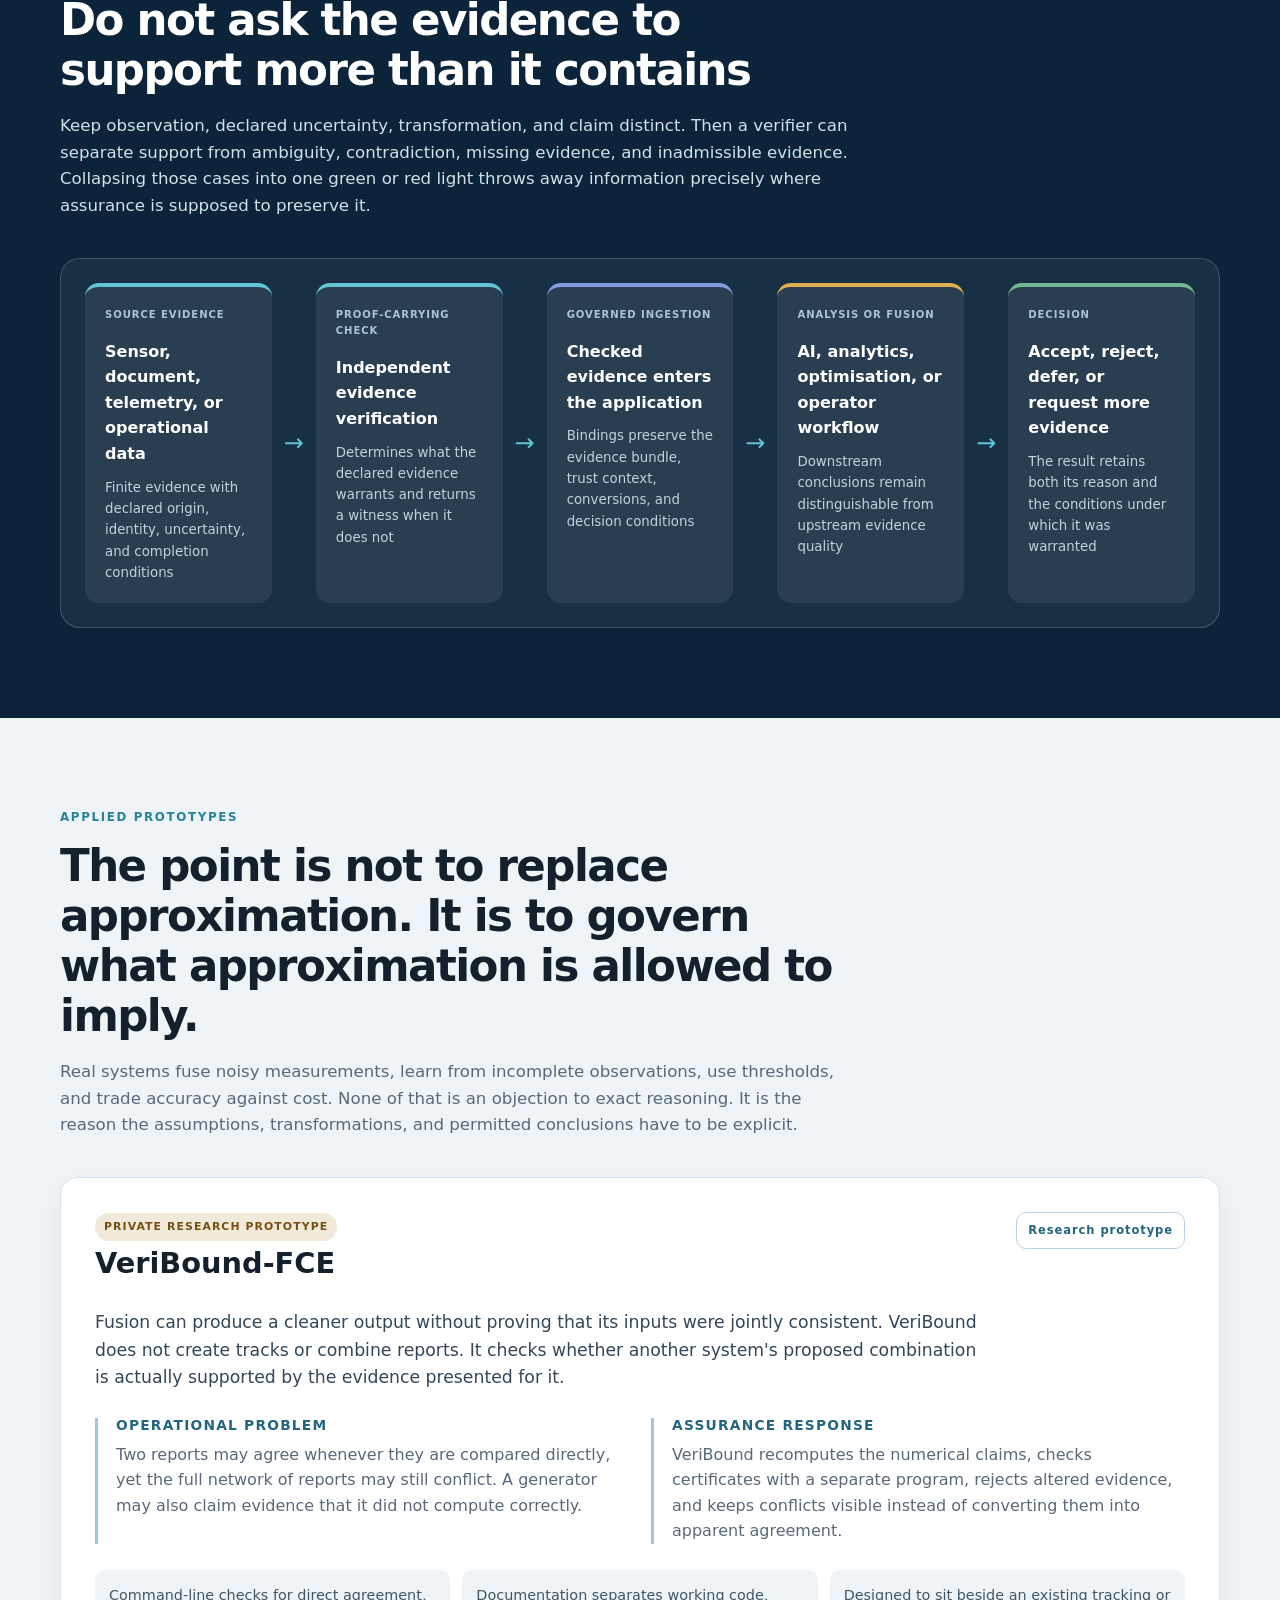
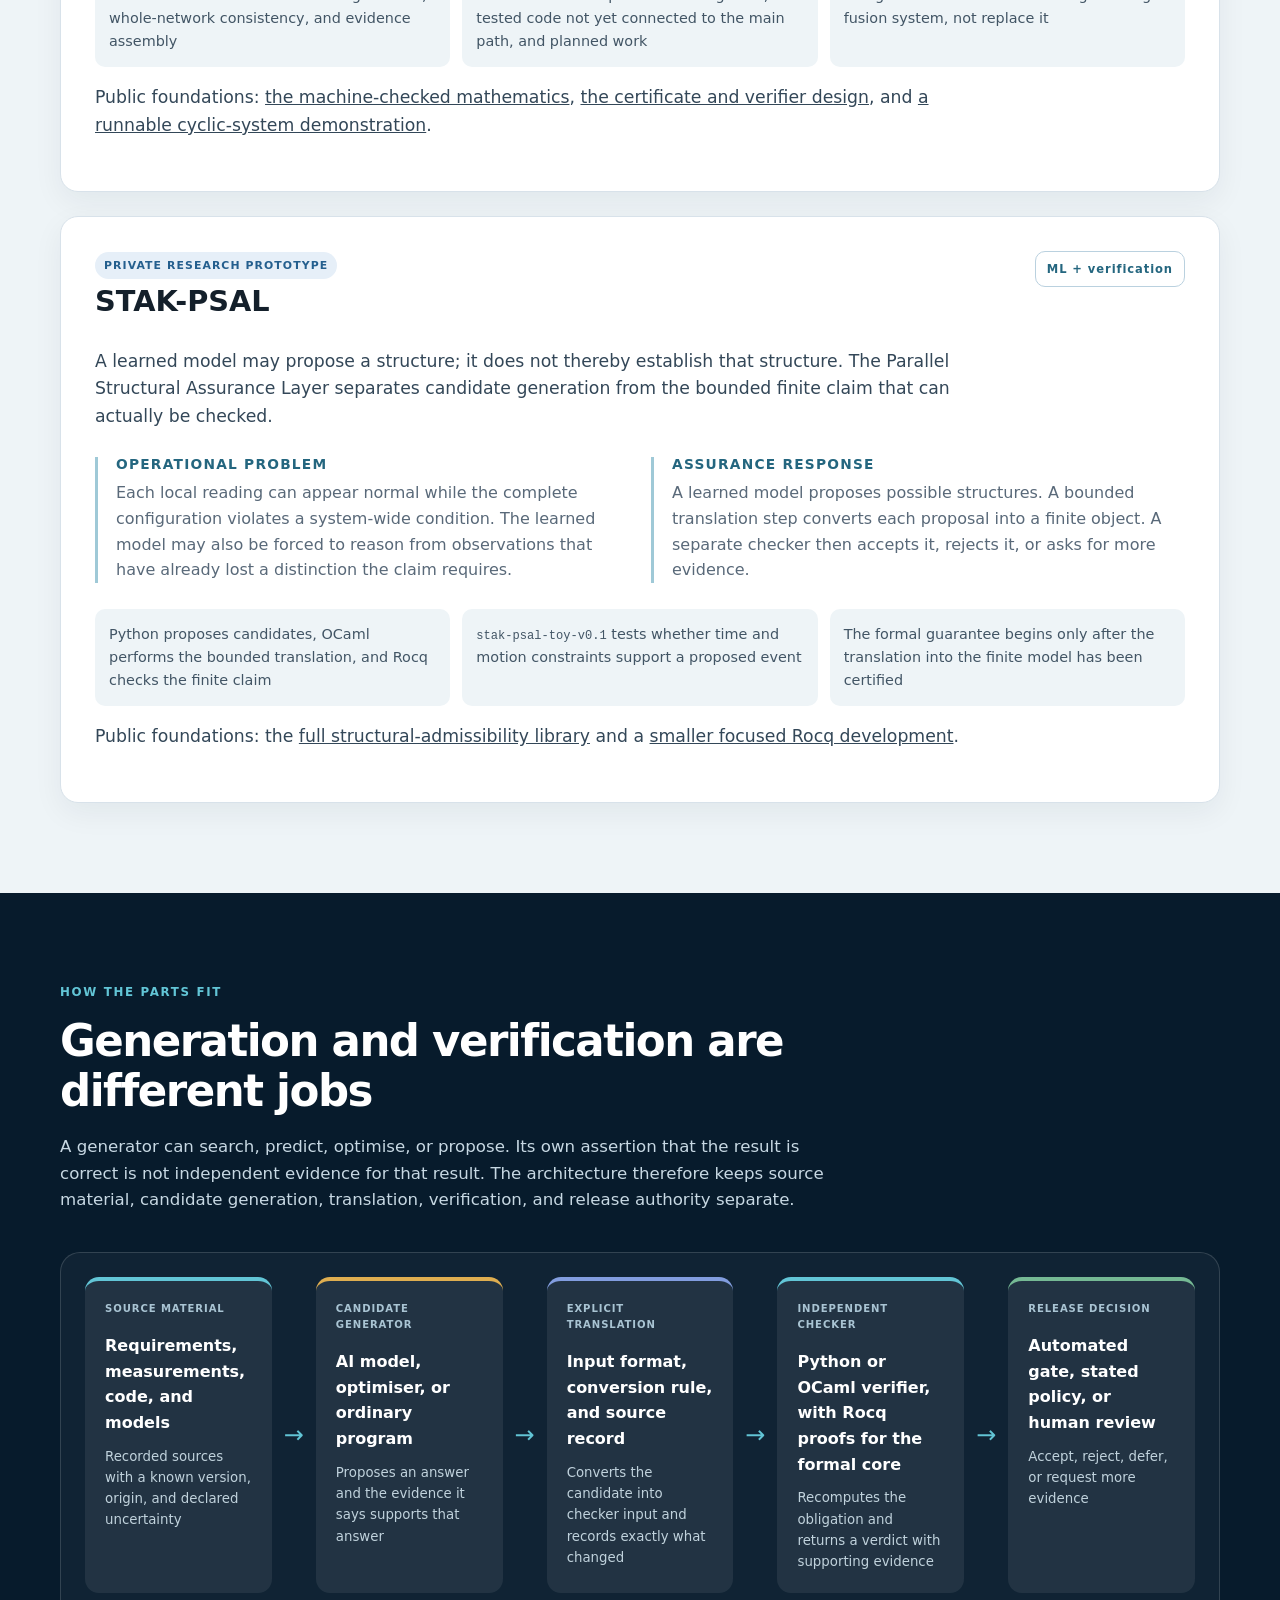
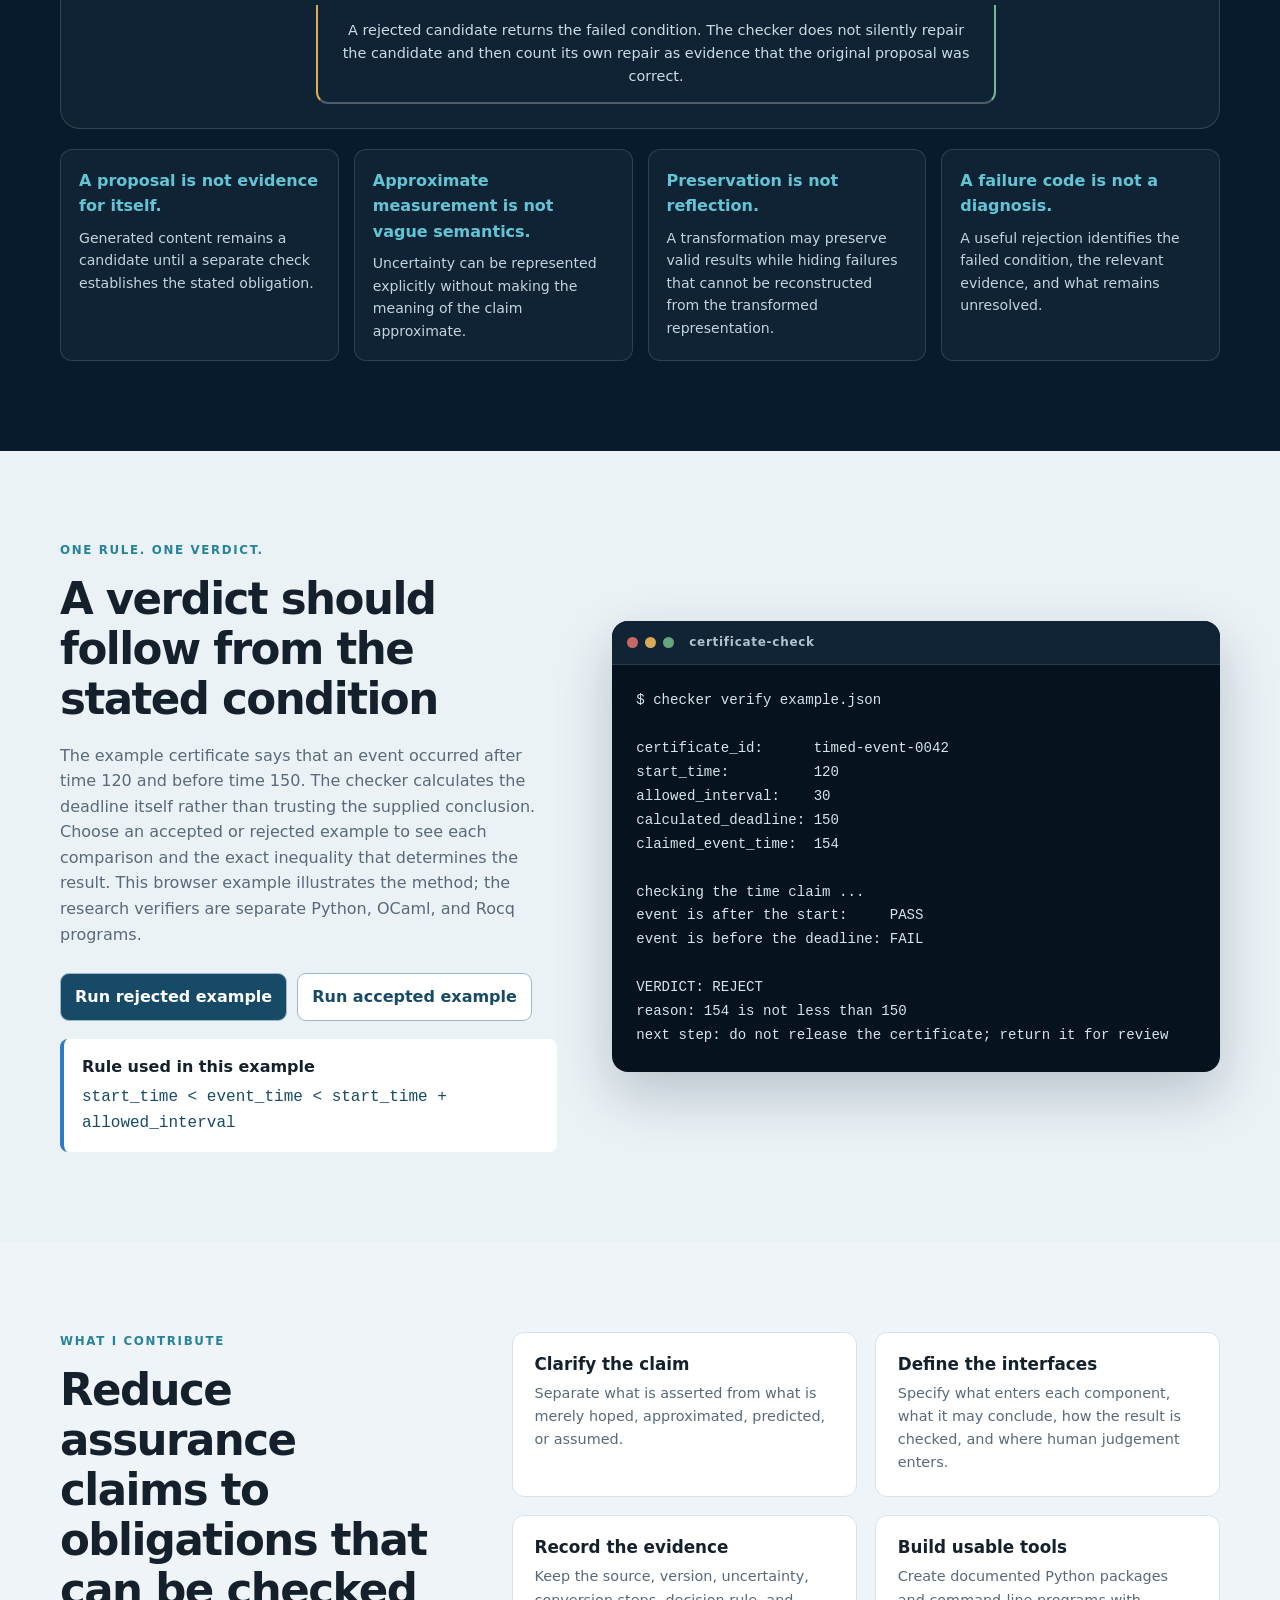
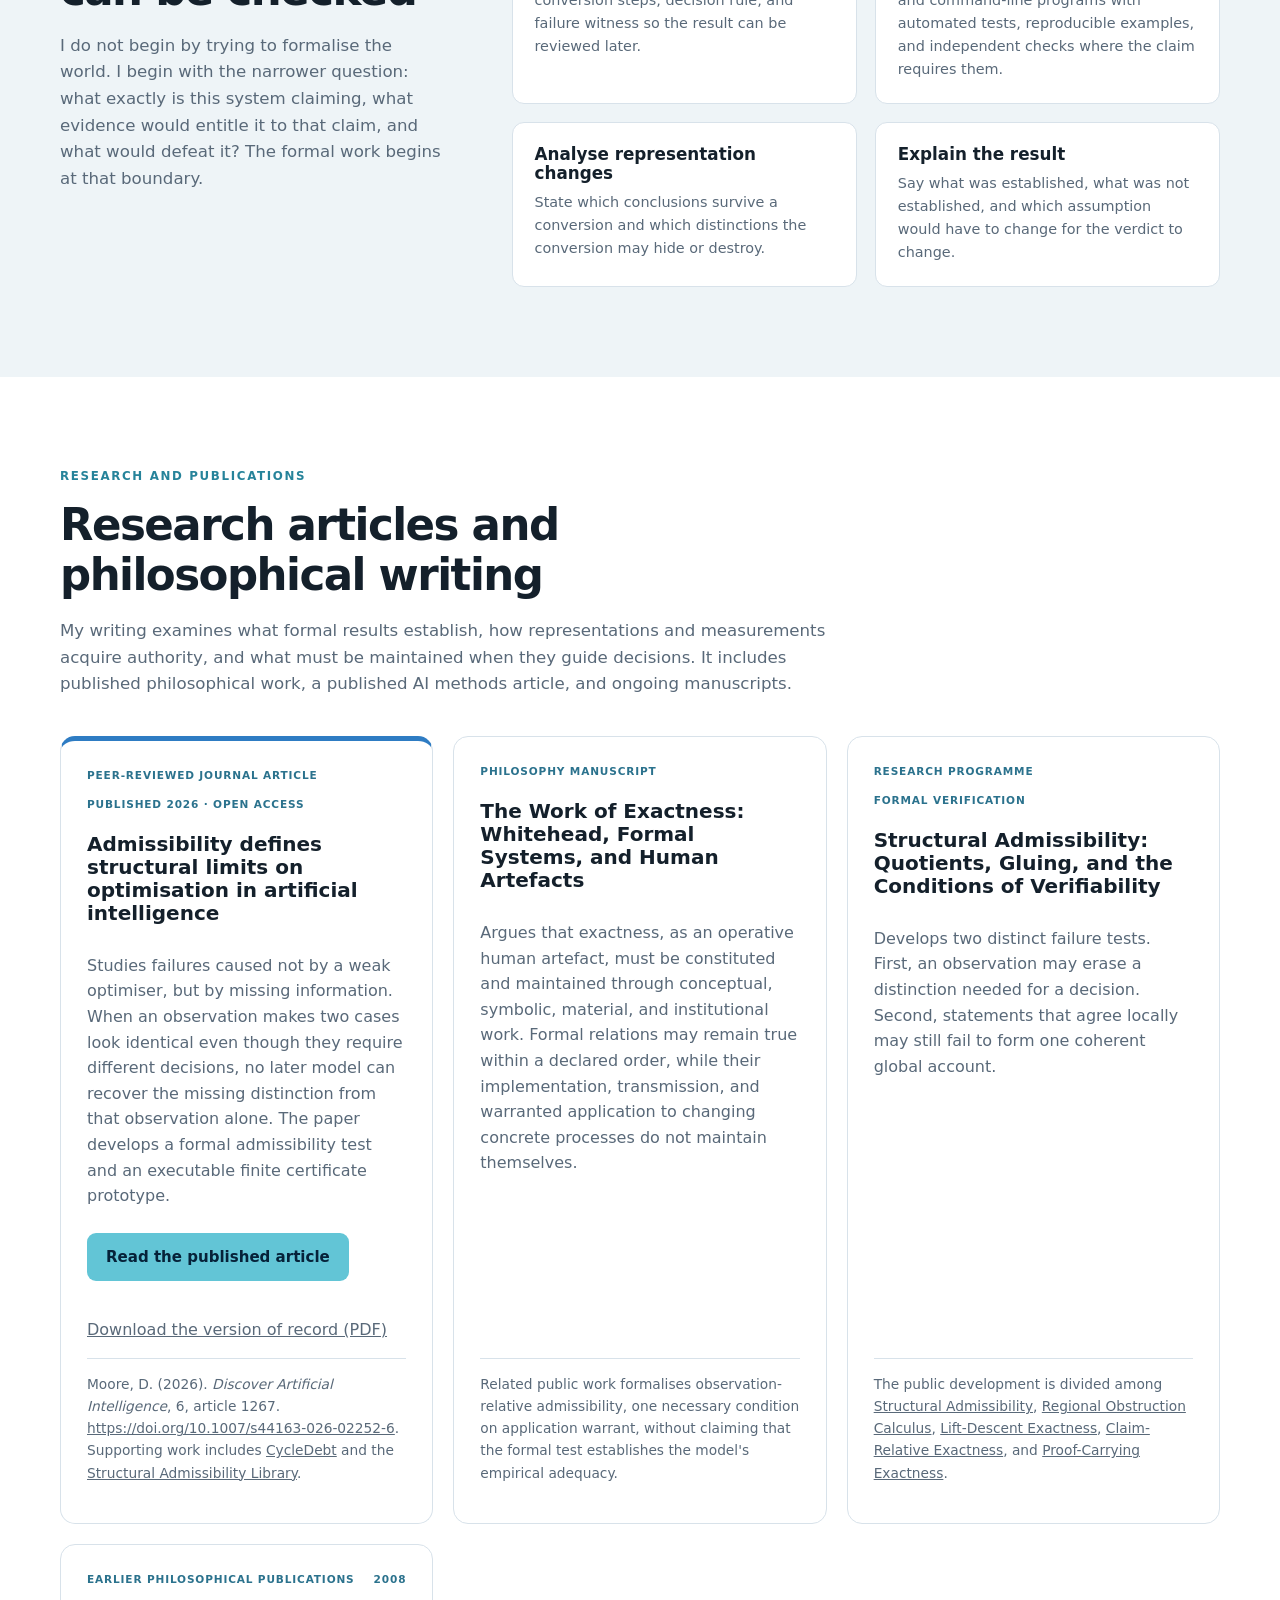
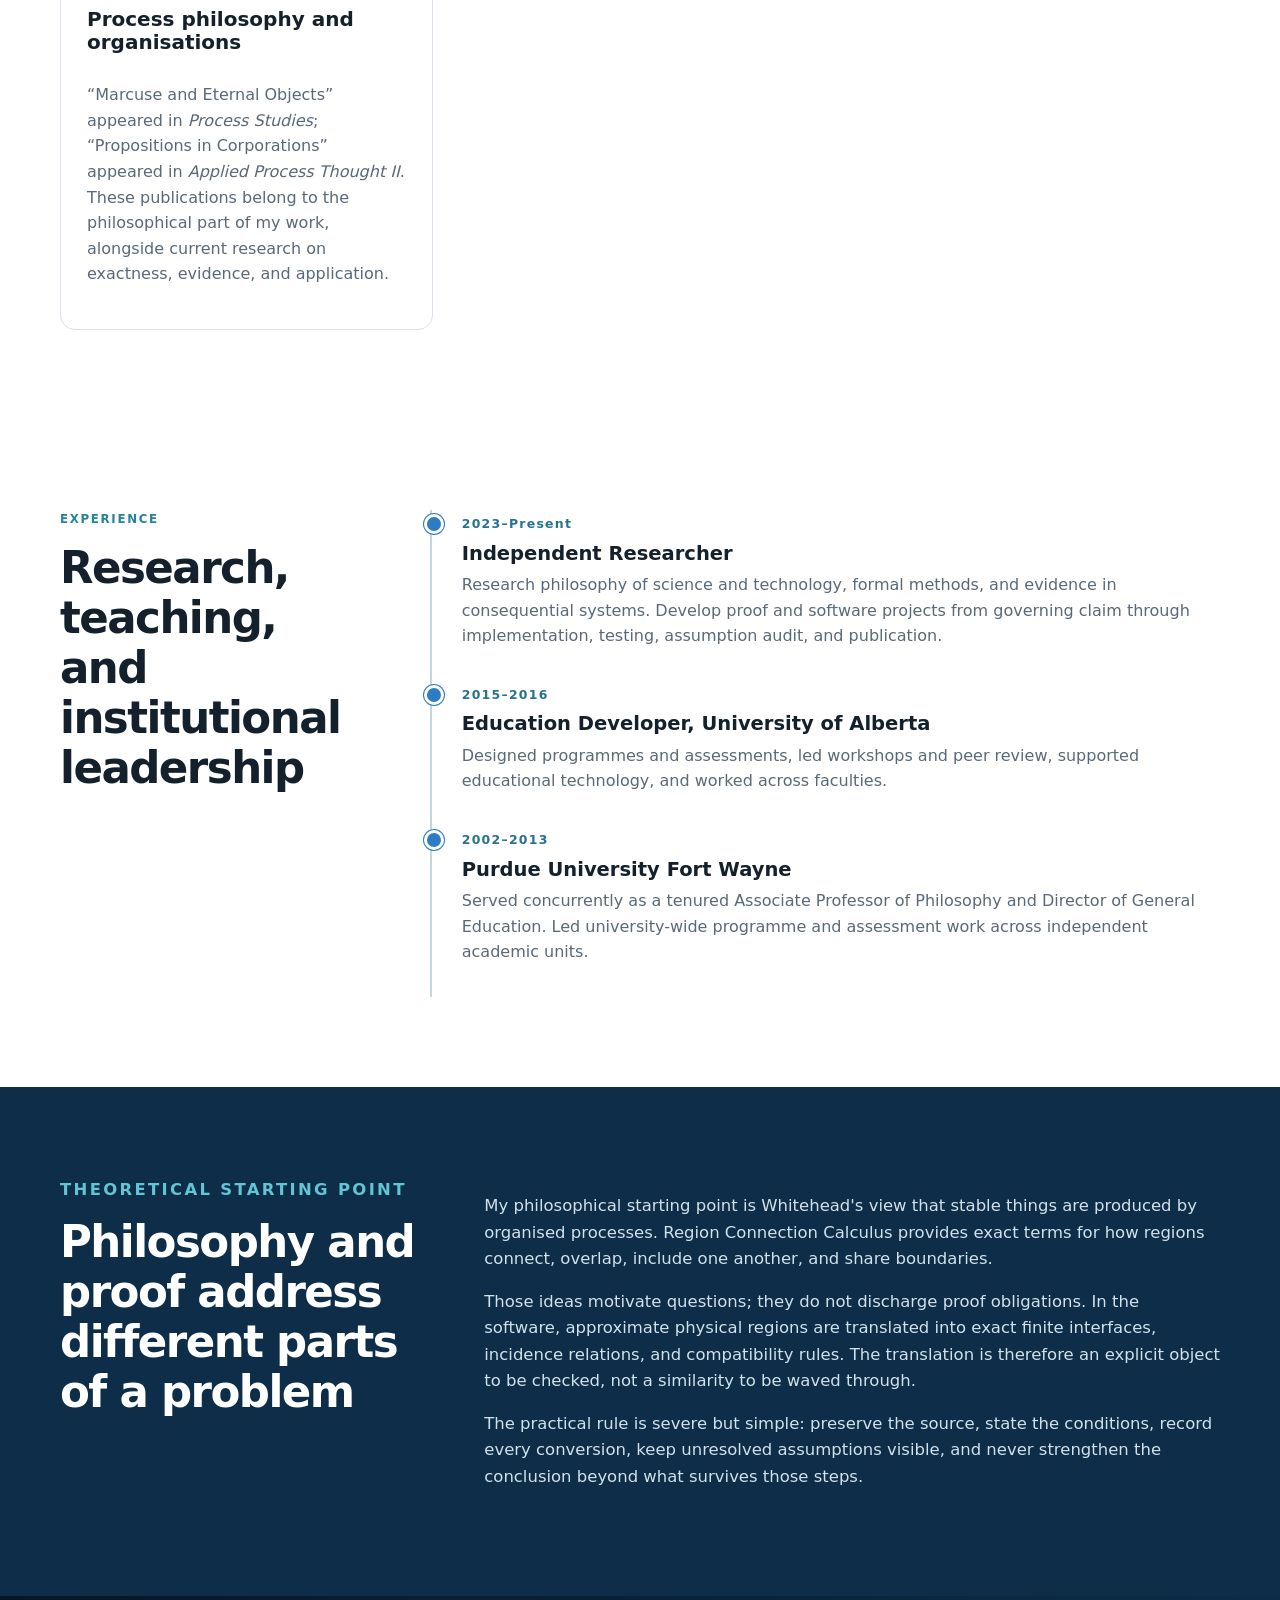
==== commit 3b6eeb38: "Lead portfolio with formal verification and public assurance artefacts" ====
--- a/index.html
+++ b/index.html
@@ -3,11 +3,11 @@
 <head>
   <meta charset="utf-8">
   <meta name="viewport" content="width=device-width, initial-scale=1">
-  <title>Duston Moore | Philosophy, Formal Methods, and Evidence</title>
-  <meta name="description" content="Duston Moore's research in philosophy, formal methods, measurement, AI, and audit: from conceptual questions to machine-checked proofs and accountable use.">
+  <title>Duston Moore | Formal Verification and Proof-Carrying AI Assurance</title>
+  <meta name="description" content="Machine-checked proofs and executable assurance for AI audit, aerospace flight guidance, GPU memory consistency, and distributed consensus.">
   <meta name="theme-color" content="#081a2c">
-  <meta property="og:title" content="Duston Moore | Philosophy, Formal Methods, and Evidence">
-  <meta property="og:description" content="Research and writing on the conditions under which formal claims can be used responsibly, with proofs, software, and institutional analysis.">
+  <meta property="og:title" content="Duston Moore | Formal Verification and Proof-Carrying AI Assurance">
+  <meta property="og:description" content="Machine-checked proofs and executable assurance for AI audit, aerospace flight guidance, GPU memory consistency, and distributed consensus.">
   <meta property="og:type" content="website">
   <link rel="stylesheet" href="styles.css">
 </head>
@@ -37,28 +37,249 @@
       <div class="wrap hero-grid">
         <div>
           <p class="eyebrow">Duston Moore, PhD · Formal verification · Automated reasoning · AI assurance</p>
-          <h1>What makes a claim <span>fit for use?</span></h1>
-          <p class="lead">I study how exact claims are made, checked, and maintained when they are used in the world. My work connects philosophy of science and technology, formal logic, machine-checked proof, and the practical governance of evidence. Applications include AI, measurement, software assurance, and institutional audit.</p>
+          <h1>Machine-checked verification and <span>proof-carrying assurance</span></h1>
+          <p class="lead">I design and verify proof-carrying assurance tools for AI and critical systems. My work includes AI audit, NASA/Rockwell Collins Flight Guidance, GPU memory consistency, and distributed consensus.</p>
           <div class="actions">
             <a class="button primary" href="cv.html">View CV</a>
-            <a class="button secondary" href="#work">See selected research</a>
-          </div>
-          <p><strong>Featured projects:</strong> <a href="#grounded-transport">Grounded Transport Calculus</a> · <a href="#byzantine-succession">Proof-Carrying Byzantine Succession</a></p>
+            <a class="button secondary" href="#flagships">Explore flagship artefacts</a>
+          </div>
           <p class="latest-publication"><strong>New publication:</strong> <a href="https://doi.org/10.1007/s44163-026-02252-6">Admissibility defines structural limits on optimisation in artificial intelligence</a>, <em>Discover Artificial Intelligence</em> (2026).</p>
-          <p class="availability"><strong>Based in:</strong> Edmonton, Canada. <strong>Open to:</strong> research, verification, writing, teaching, and international collaboration; relocation with financial support. <a href="https://github.com/dhwcmoore">GitHub ↗</a></p>
+          <p class="availability">Edmonton, Canada · Open to remote or relocated roles in formal verification, AI assurance, and research.</p>
+          <ul class="profile-links" role="list" aria-label="Code and research profiles">
+            <li><a href="https://github.com/dhwcmoore">GitHub</a></li>
+            <li><a href="https://orcid.org/0009-0008-1103-9652">ORCID</a></li>
+            <li><a href="https://zenodo.org/search?q=creators.person_or_org.name%3A%22Moore%2C%20Duston%22">Zenodo search</a></li>
+            <li><a href="https://scholar.google.com/scholar?q=author%3A%22Duston+Moore%22">Google Scholar search</a></li>
+          </ul>
         </div>
 
         <div class="assurance-card" aria-label="Assurance workflow">
-          <p class="card-label">One research pattern</p>
+          <p class="card-label">Verification workflow</p>
           <div class="pipeline">
             <div><span>1</span><strong>Scope the claim</strong><small>fix the proposition, evidence, policy, and non-claims</small></div>
-            <i>↓</i>
+            <i aria-hidden="true">↓</i>
             <div><span>2</span><strong>Formalise the obligation</strong><small>state the semantics and prove the kernel result in Rocq</small></div>
-            <i>↓</i>
-            <div><span>3</span><strong>Build the checker</strong><small>connect executable OCaml or Python to independently checkable evidence</small></div>
-            <i>↓</i>
+            <i aria-hidden="true">↓</i>
+            <div><span>3</span><strong>Build the checker</strong><small>verify certificates from an untrusted generator against the specification</small></div>
+            <i aria-hidden="true">↓</i>
             <div><span>4</span><strong>Audit the boundary</strong><small>publish assumptions, residual trust, tests, and the exact conclusion earned</small></div>
           </div>
+        </div>
+      </div>
+    </section>
+
+    <section class="flagships" id="flagships" aria-labelledby="flagships-heading">
+      <div class="wrap">
+        <h2 id="flagships-heading">Flagship artefacts</h2>
+        <div class="flagship-grid">
+          <a href="#audit-warrants"><strong>Proof-Carrying Audit Warrants</strong><span>AI assurance · Extracted checker and 14 published fixtures</span></a>
+          <a href="#do333"><strong>DO-333 Rocq Assurance Case Study</strong><span>Aerospace verification · Flight Guidance requirement proofs</span></a>
+          <a href="#structural-admissibility"><strong>Structural Admissibility Library</strong><span>Formal foundations · 41 Rocq modules, including GPU and consensus models</span></a>
+        </div>
+      </div>
+    </section>
+
+    <section class="section" id="work">
+      <div class="wrap">
+        <div class="section-head">
+          <h2>Verification projects</h2>
+          <p>These technical projects span AI, aerospace assurance, formal semantics, executable checking, and exact finite mathematics. Each distinguishes proved results from tests, trusted premises, and claims the artefact does not support. Publications and philosophical work appear below.</p>
+          <p>My AI assurance work addresses a specification boundary shared with <a href="https://arxiv.org/abs/2405.06624">Guaranteed Safe AI</a> and <a href="https://aria.org.uk/opportunity-spaces/mathematics-for-safe-ai/safeguarded-ai">Safeguarded AI</a>. An untrusted search or ML component proposes a certificate, and a deterministic verifier checks what it establishes under a declared specification. A fibre witness can expose representation collapse by exhibiting two cases with the same observation but different required decisions.</p>
+        </div>
+
+        <div class="project-grid">
+          <article class="project featured" id="audit-warrants">
+            <ul class="tags" role="list" aria-label="Project tags">
+              <li>Rocq</li>
+              <li>OCaml</li>
+              <li>AI audit</li>
+              <li>Warrant checker</li>
+            </ul>
+            <h3>Proof-Carrying Audit Warrants</h3>
+            <p><strong>Question:</strong> when an audit conclusion was warranted earlier, what evidence entitles an auditor to say that it remains warranted now? This project separates a mitigation's effect from the continuing authority of the evidence offered for it.</p>
+            <ul>
+              <li>Four claim-relative verdicts: warranted, defeated, underdetermined, or inadmissible</li>
+              <li>Three source-gated BenchRisk cases exposing distinct inferential failures</li>
+              <li>Coq semantics, an extracted checker, a CLI, and 14 published fixtures agreeing with the formal results</li>
+            </ul>
+            <p class="writing-status"><code>v0.1.0</code> candidate. A warrant checker under declared evidence and policy, not a claim that a mitigation is present or that an AI system is safe.</p>
+            <p class="writing-status"><strong>Verification.</strong> 7 Rocq modules, zero axioms or admissions, and 14 fixture comparisons. The repository records a clean <code>coqchk</code> run and provides <code>make verify</code>.</p>
+            <p class="writing-status"><strong>Trust boundary.</strong> The proof relies on the Coq kernel and declared semantics. Running the checker on a ledger also relies on extraction, the OCaml toolchain, and correct parsing and binding of the supplied evidence.</p>
+            <a href="https://github.com/dhwcmoore/proof-carrying-audit-warrants">Open repository <span aria-hidden="true">↗</span></a>
+          </article>
+
+          <article class="project featured" id="do333">
+            <ul class="tags" role="list" aria-label="Project tags">
+              <li>Rocq</li>
+              <li>DO-333</li>
+              <li>Aerospace assurance</li>
+              <li>Traceability</li>
+            </ul>
+            <h3>DO-333 Rocq Assurance Case Study</h3>
+            <p><strong>Question:</strong> when a machine-checked proof is offered as assurance evidence, exactly what does it establish, and what remains outside the proof? This public reconstruction revisits selected NASA/Rockwell Collins Flight Guidance System arguments and organises the evidence around DO-178C/DO-333 verification objectives without claiming certification credit.</p>
+            <ul>
+              <li>Reproduces the three source-reported requirement defects with machine-checked refutations, then proves the corrected requirements over their explicit domains</li>
+              <li>Constructively shows the HLR context is inhabited, audits declared dependencies against observed proof terms, and tests each HLR by removal</li>
+              <li>Publishes the theorem ladder, assumptions, discrepancies, traceability, evidence manifest, tool-trust boundary, non-claims, and completion report beside the proofs</li>
+            </ul>
+            <p class="writing-status">Released as <code>v1.0.0</code>. Coq 8.18.0 baseline; re-checked with <code>coqchk</code>. Independent case-study reconstruction, not a certification artefact.</p>
+            <p class="writing-status"><strong>Verification.</strong> 18 Rocq source modules. <code>make verify</code> rechecks proofs and audits named results with <code>Print Assumptions</code>.</p>
+            <p class="writing-status"><strong>Trust boundary.</strong> Coq kernel and runtime, formal definitions, and the manual translation of source requirements into formal propositions.</p>
+            <a href="https://github.com/dhwcmoore/do333-rocq-assurance-case-study">Open repository <span aria-hidden="true">↗</span></a>
+          </article>
+
+          <article class="project featured" id="structural-admissibility">
+            <ul class="tags" role="list" aria-label="Project tags">
+              <li>Rocq</li>
+              <li>OCaml</li>
+              <li>GPU memory consistency</li>
+              <li>Distributed consensus</li>
+            </ul>
+            <h3>Structural Admissibility Library</h3>
+            <p><strong>Question:</strong> can the observation possibly determine the claim? If two relevant cases become identical in the available observation but require different answers, the problem precedes optimisation. No later classifier can reconstruct the missing distinction from the same input.</p>
+            <ul>
+              <li>Case studies in distributed consensus, GPU execution, and physical sensing</li>
+              <li>Two principled repairs: weaken the claim or improve the observation</li>
+            </ul>
+            <p class="writing-status"><strong>Verification.</strong> 41 Rocq source modules and zero admissions. <code>scripts/build_all.sh</code> compiles the proofs and runs the OCaml tests with Dune.</p>
+            <p class="writing-status"><strong>Trust boundary.</strong> Rocq kernel, declared observation models and eight documented axioms. The executable components additionally depend on the OCaml toolchain.</p>
+            <a href="https://github.com/dhwcmoore/structural-admissibility">Open repository <span aria-hidden="true">↗</span></a>
+          </article>
+
+          <article class="project">
+            <ul class="tags" role="list" aria-label="Project tags">
+              <li>Rocq</li>
+              <li>OCaml</li>
+              <li>Trustworthy AI</li>
+              <li>Active research</li>
+            </ul>
+            <h3>Proof-Carrying Fibre Witnesses</h3>
+            <p><strong>Question:</strong> can a learned observation interface support a declared target decision, or has it erased a distinction that the decision requires? An untrusted search process may propose a witness; the audit pipeline must establish its authority independently.</p>
+            <ul>
+              <li>Machine-checked kernel result connecting a validated fibre witness to target-relative inadmissibility</li>
+              <li>Typed campaign validation and capture/replay architecture with canonical manifests, authentication wiring, policy and context commitment, failure precedence, and fuel accounting</li>
+              <li>Review builds include kernel re-checking, assumption inspection, and OCaml harnesses; the broader pipeline has separately tracked obligations</li>
+            </ul>
+            <p class="writing-status">The review archive records the exact scope of each promoted unit. End-to-end capture/replay correspondence and verified cryptographic primitives are separate claims.</p>
+            <a href="mailto:dhwcmoore@gmail.com?subject=Proof-Carrying%20Fibre%20Witnesses%20review%20archive">Request the current review archive <span aria-hidden="true">↗</span></a>
+          </article>
+
+          <article class="project">
+            <ul class="tags" role="list" aria-label="Project tags">
+              <li>Python</li>
+              <li>Certificates</li>
+              <li>Verifier</li>
+            </ul>
+            <h3>Proof-Carrying Exactness</h3>
+            <p><strong>Question:</strong> who checks the checker? A certificate is not made valid by the program that produced it. This repository separates candidate generation from verification and uses exact rational arithmetic at the point where the formal verdict is decided.</p>
+            <ul>
+              <li>Four explicit results: exact, underdetermined, obstructed, or inadmissible</li>
+              <li>Repeatable certificate bytes and rejection of altered evidence</li>
+              <li>A documented path from specification to implementation and tests</li>
+            </ul>
+            <p class="writing-status">Generic affine-rational assessment pipeline complete; real regional and sensor-fusion adapters remain future work.</p>
+            <a href="https://github.com/dhwcmoore/proof-carrying-exactness">Open repository <span aria-hidden="true">↗</span></a>
+          </article>
+
+          <article class="project">
+            <ul class="tags" role="list" aria-label="Project tags">
+              <li>Rocq</li>
+              <li>OCaml</li>
+              <li>Exact rational</li>
+            </ul>
+            <h3>Regional Obstruction Calculus</h3>
+            <p><strong>Question:</strong> do locally compatible pieces actually form one coherent whole? Neighbouring pieces can agree wherever they meet and still fail globally. The development produces either a repair or a witness showing why valid assembly fails under the declared conditions.</p>
+            <ul>
+              <li>Concrete repairs or separating witnesses</li>
+              <li>Rocq proofs with executable OCaml and Python verification paths</li>
+              <li>A distinction between results a representation change preserves and failures it may hide</li>
+            </ul>
+            <a href="https://github.com/dhwcmoore/regional-obstruction-calculus">Open repository <span aria-hidden="true">↗</span></a>
+          </article>
+
+          <article class="project">
+            <ul class="tags" role="list" aria-label="Project tags">
+              <li>Rocq</li>
+              <li>Linear algebra</li>
+              <li>Exactness</li>
+            </ul>
+            <h3>Lift-Descent Exactness</h3>
+            <p><strong>Question:</strong> is the problem impossible, or merely non-unique? Existence and determination are different obligations. Data may admit no compatible state, or several compatible states may remain while disagreeing on the nominated claim.</p>
+            <ul>
+              <li>Constructive classifications of exact, underdetermined, and obstructed cases</li>
+              <li>Witnesses that identify either the obstruction or the remaining ambiguity</li>
+              <li>Proofs of which conclusions survive a change of representation</li>
+            </ul>
+            <a href="https://github.com/dhwcmoore/lift-descent-exactness">Open repository <span aria-hidden="true">↗</span></a>
+          </article>
+
+          <article class="project">
+            <ul class="tags" role="list" aria-label="Project tags">
+              <li>Rocq</li>
+              <li>Cohomology</li>
+              <li>Local-to-global</li>
+            </ul>
+            <h3>Claim-Relative Exactness</h3>
+            <p><strong>Question:</strong> must failure to reconstruct the whole state defeat every claim about it? Not necessarily. A global state may fail to exist while a nominated quotient claim remains determined. This project isolates the part of a local-to-global obstruction that is actually visible to the claim.</p>
+            <ul>
+              <li>Extends the finite lift-descent theory to truncated cochain systems</li>
+              <li>Separates global state realisability from claim-relative determination</li>
+              <li>Develops finite constructive machinery before committing to a geometric adapter</li>
+            </ul>
+            <a href="https://github.com/dhwcmoore/claim-relative-exactness">Open repository <span aria-hidden="true">↗</span></a>
+          </article>
+
+          <article class="project">
+            <ul class="tags" role="list" aria-label="Project tags">
+              <li>Python</li>
+              <li>OCaml</li>
+              <li>Rocq</li>
+              <li>HELICS</li>
+            </ul>
+            <h3>CycleDebt</h3>
+            <p><strong>Question:</strong> can every local comparison pass while the loop still fails? Yes. CycleDebt checks the cyclic obligation itself and distinguishes a supported claim, a concrete conflict, and an unresolved cyclic obstruction.</p>
+            <ul>
+              <li>Three results: the data conflict, the global claim is supported, or a cyclic obstruction remains</li>
+              <li>Independent verification with exact integer and rational arithmetic</li>
+              <li>A recorded HELICS co-simulation run and commands that reproduce the examples</li>
+            </ul>
+            <a href="https://github.com/dhwcmoore/finite-regional-residue-obstruction">Open repository <span aria-hidden="true">↗</span></a>
+          </article>
+
+          <article class="project" id="grounded-transport">
+            <ul class="tags" role="list" aria-label="Project tags">
+              <li>Rocq</li>
+              <li>Data lineage</li>
+              <li>Verified extraction</li>
+            </ul>
+            <h3>Grounded Transport Calculus</h3>
+            <p><strong>Question:</strong> when can a data transformation carry forward the evidence that justified a claim about the original data?</p>
+            <ul>
+              <li>Mechanised rules for when transformations preserve the lineage evidence needed to justify substitution</li>
+              <li>Counterexamples showing how lineage guarantees can fail to compose</li>
+              <li>Extracted lineage checker with regression and mutation studies</li>
+            </ul>
+            <a href="https://github.com/dhwcmoore/grounded-transport-calculus">Open repository <span aria-hidden="true">↗</span></a>
+          </article>
+
+          <article class="project" id="byzantine-succession">
+            <ul class="tags" role="list" aria-label="Project tags">
+              <li>Rocq</li>
+              <li>Distributed systems</li>
+              <li>Byzantine faults</li>
+              <li>Warrant debt</li>
+            </ul>
+            <h3>Proof-Carrying Byzantine Succession</h3>
+            <p><strong>Question:</strong> when a distributed system presents one state as the continuation of another, what evidence warrants that claim, and what witness should be returned when replay, reordering, equivocation, or conflicting quorum support defeats it?</p>
+            <ul>
+              <li>Complete R0-R18 ladder across 24 kernel modules: R1 implemented structurally, with R0 and R2-R18 proved and zero <code>Admitted</code>/<code>Axiom</code> declarations</li>
+              <li>Explicit witnesses for fork, replay, reordering, equivocation, and quorum-assumption defeat</li>
+              <li>Finite dependency paths propagate upstream defeat into inspectable downstream reassessment obligations</li>
+            </ul>
+            <p class="writing-status">Formal kernel and seven-scenario counter demonstration complete. Not a consensus protocol, certificate implementation, or deployed runtime verifier.</p>
+            <p>Run <code>make demo-counter</code> from the repository root to see the seven scenarios, including a valid extension, replay, reordering, a fork, and equivocation.</p>
+            <a href="https://github.com/dhwcmoore/proof-carrying-byzantine-succession">Open repository <span aria-hidden="true">↗</span></a>
+          </article>
         </div>
       </div>
     </section>
@@ -93,13 +314,14 @@
         </div>
         <div>
           <p class="eyebrow">Technical profile</p>
+          <p>SMT solvers and model checkers can discharge or explore model obligations. I use constructive Rocq proofs and extracted OCaml checkers when the deliverable is a replayable certificate with an explicit soundness theorem, including for exact-rational admissibility checks.</p>
           <div class="capabilities">
             <div><h3>Proof and specification</h3><p>Rocq/Coq 8.18 and 9.x projects, constructive proof, inductive semantics, <code>Print Assumptions</code>, <code>coqchk</code></p></div>
             <div><h3>Languages</h3><p>OCaml, Python, C/C++, shell scripting</p></div>
             <div><h3>Engineering environment</h3><p>Linux, Git/GitHub, Make, Dune, opam, pytest, command-line tooling</p></div>
             <div><h3>Verification architecture</h3><p>Coq extraction, proof-carrying certificates, independent verifiers, canonical encodings, replay, differential testing</p></div>
             <div><h3>Mathematical methods</h3><p>Exact rational arithmetic, finite linear algebra, discrete structures, quotient and local-to-global analysis</p></div>
-            <div><h3>AI and assurance</h3><p>Learned observation regimes, audit warrants, policy and context binding, provenance, trust boundaries, explicit non-claims</p></div>
+            <div><h3>AI and assurance</h3><p>Generator–verifier separation, representation collapse, proof-carrying certificates for ML pipelines, specification boundaries, and evidence provenance</p></div>
             <div><h3>Philosophy and research</h3><p>Philosophy of science and technology, Whitehead, logic, measurement, conceptual analysis, peer-reviewed writing</p></div>
             <div><h3>Communication and leadership</h3><p>University teaching, curriculum and assessment, research planning, technical documentation, interdisciplinary explanation</p></div>
           </div>
@@ -116,12 +338,12 @@
         </div>
 
         <div class="architecture-principles">
-          <div><strong>If a tolerance matters, state it.</strong><span>A tolerance is a parameter of the claim. Leaving it unstated does not make the system practical; it leaves the criterion undefined.</span></div>
-          <div><strong>If the observation loses the distinction, stop.</strong><span>No amount of downstream intelligence can warrant different answers from inputs that are identical with respect to the information available.</span></div>
-          <div><strong>If the whole matters, check the whole.</strong><span>Pairwise agreement and local success entail a global result only when that implication has itself been established.</span></div>
-          <div><strong>If data are transformed, prove what survives.</strong><span>Compression, projection, aggregation, discretisation, and translation may preserve some conclusions and destroy others. Preservation must be stated; equivalence must be earned.</span></div>
-          <div><strong>If the generator says it is correct, that is still the generator speaking.</strong><span>Independent assurance requires an independently specified check, not a second assertion from the component whose result is under examination.</span></div>
-          <div><strong>If the evidence is insufficient, say insufficient.</strong><span>Underdetermination is not failure to make a decision. It is the correct decision when the evidence does not determine the nominated claim.</span></div>
+          <div><strong>If a tolerance matters, state it.</strong> <span>A tolerance is a parameter of the claim. Leaving it unstated does not make the system practical; it leaves the criterion undefined.</span></div>
+          <div><strong>If the observation loses the distinction, stop.</strong> <span>No amount of downstream intelligence can warrant different answers from inputs that are identical with respect to the information available.</span></div>
+          <div><strong>If the whole matters, check the whole.</strong> <span>Pairwise agreement and local success entail a global result only when that implication has itself been established.</span></div>
+          <div><strong>If data are transformed, prove what survives.</strong> <span>Compression, projection, aggregation, discretisation, and translation may preserve some conclusions and destroy others. Preservation must be stated; equivalence must be earned.</span></div>
+          <div><strong>If the generator says it is correct, that is still the generator speaking.</strong> <span>Independent assurance requires an independently specified check, not a second assertion from the component whose result is under examination.</span></div>
+          <div><strong>If the evidence is insufficient, say insufficient.</strong> <span>Underdetermination is not failure to make a decision. It is the correct decision when the evidence does not determine the nominated claim.</span></div>
         </div>
       </div>
     </section>
@@ -163,156 +385,6 @@
             <strong>Accept, reject, defer, or request more evidence</strong>
             <small>The result retains both its reason and the conditions under which it was warranted</small>
           </div>
-        </div>
-      </div>
-    </section>
-
-    <section class="section" id="work">
-      <div class="wrap">
-        <div class="section-head">
-          <p class="eyebrow">Selected formal methods research</p>
-          <h2>Proofs, executable checkers, and explicit assurance boundaries</h2>
-          <p>These technical projects span AI, aerospace assurance, formal semantics, executable checking, and exact finite mathematics. Each distinguishes proved results from tests, trusted premises, and claims the artefact does not support. Publications and philosophical work appear below.</p>
-        </div>
-
-        <div class="project-grid">
-          <article class="project featured">
-            <div class="tags"><span>Rocq</span><span>OCaml</span><span>Trustworthy AI</span><span>Active research</span></div>
-            <h3>Proof-Carrying Fibre Witnesses</h3>
-            <p><strong>Question:</strong> can a learned observation interface support a declared target decision, or has it erased a distinction that the decision requires? An untrusted search process may propose a witness; the audit pipeline must establish its authority independently.</p>
-            <ul>
-              <li>Machine-checked kernel result connecting a validated fibre witness to target-relative inadmissibility</li>
-              <li>Typed campaign validation and capture/replay architecture with canonical manifests, authentication wiring, policy and context commitment, failure precedence, and fuel accounting</li>
-              <li>Review builds include kernel re-checking, assumption inspection, and OCaml harnesses; the broader pipeline has separately tracked obligations</li>
-            </ul>
-            <p class="writing-status">The review archive records the exact scope of each promoted unit. End-to-end capture/replay correspondence and verified cryptographic primitives are separate claims.</p>
-            <a href="mailto:dhwcmoore@gmail.com?subject=Proof-Carrying%20Fibre%20Witnesses%20review%20archive">Request the current review archive <span aria-hidden="true">↗</span></a>
-          </article>
-
-          <article class="project featured">
-            <div class="tags"><span>Rocq</span><span>DO-333</span><span>Aerospace assurance</span><span>Traceability</span></div>
-            <h3>DO-333 Rocq Assurance Case Study</h3>
-            <p><strong>Question:</strong> when a machine-checked proof is offered as assurance evidence, exactly what does it establish, and what remains outside the proof? This public reconstruction revisits selected NASA/Rockwell Collins Flight Guidance System arguments and organises the evidence around DO-178C/DO-333 verification objectives without claiming certification credit.</p>
-            <ul>
-              <li>Reproduces the three source-reported requirement defects with machine-checked refutations, then proves the corrected requirements over their explicit domains</li>
-              <li>Constructively shows the HLR context is inhabited, audits declared dependencies against observed proof terms, and tests each HLR by removal</li>
-              <li>Publishes the theorem ladder, assumptions, discrepancies, traceability, evidence manifest, tool-trust boundary, non-claims, and completion report beside the proofs</li>
-            </ul>
-            <p class="writing-status">Released as <code>v1.0.0</code>. Coq 8.18.0 baseline; re-checked with <code>coqchk</code>. Independent case-study reconstruction, not a certification artefact.</p>
-            <a href="https://github.com/dhwcmoore/do333-rocq-assurance-case-study">Open repository <span aria-hidden="true">↗</span></a>
-          </article>
-
-          <article class="project featured">
-            <div class="tags"><span>Rocq</span><span>OCaml</span><span>AI audit</span><span>Warrant checker</span></div>
-            <h3>Proof-Carrying Audit Warrants</h3>
-            <p><strong>Question:</strong> when an audit conclusion was warranted earlier, what evidence entitles an auditor to say that it remains warranted now? This project separates a mitigation's effect from the continuing authority of the evidence offered for it.</p>
-            <ul>
-              <li>Four claim-relative verdicts: warranted, defeated, underdetermined, or inadmissible</li>
-              <li>Three source-gated BenchRisk cases exposing distinct inferential failures</li>
-              <li>Coq semantics, an extracted checker, a CLI, and 14 published fixtures agreeing with the formal results</li>
-            </ul>
-            <p class="writing-status"><code>v0.1.0</code> candidate. A warrant checker under declared evidence and policy, not a claim that a mitigation is present or that an AI system is safe.</p>
-            <a href="https://github.com/dhwcmoore/proof-carrying-audit-warrants">Open repository <span aria-hidden="true">↗</span></a>
-          </article>
-
-          <article class="project featured">
-            <div class="tags"><span>Python</span><span>Certificates</span><span>Verifier</span></div>
-            <h3>Proof-Carrying Exactness</h3>
-            <p><strong>Question:</strong> who checks the checker? A certificate is not made valid by the program that produced it. This repository separates candidate generation from verification and uses exact rational arithmetic at the point where the formal verdict is decided.</p>
-            <ul>
-              <li>Four explicit results: exact, underdetermined, obstructed, or inadmissible</li>
-              <li>Repeatable certificate bytes and rejection of altered evidence</li>
-              <li>A documented path from specification to implementation and tests</li>
-            </ul>
-            <p class="writing-status">Generic affine-rational assessment pipeline complete; real regional and sensor-fusion adapters remain future work.</p>
-            <a href="https://github.com/dhwcmoore/proof-carrying-exactness">Open repository <span aria-hidden="true">↗</span></a>
-          </article>
-
-          <article class="project">
-            <div class="tags"><span>Rocq</span><span>OCaml</span><span>Exact rational</span></div>
-            <h3>Regional Obstruction Calculus</h3>
-            <p><strong>Question:</strong> do locally compatible pieces actually form one coherent whole? Neighbouring pieces can agree wherever they meet and still fail globally. The development produces either a repair or a witness showing why valid assembly fails under the declared conditions.</p>
-            <ul>
-              <li>Concrete repairs or separating witnesses</li>
-              <li>Rocq proofs with executable OCaml and Python verification paths</li>
-              <li>A distinction between results a representation change preserves and failures it may hide</li>
-            </ul>
-            <a href="https://github.com/dhwcmoore/regional-obstruction-calculus">Open repository <span aria-hidden="true">↗</span></a>
-          </article>
-
-          <article class="project">
-            <div class="tags"><span>Rocq</span><span>OCaml</span><span>Runtime monitoring</span></div>
-            <h3>Structural Admissibility Library</h3>
-            <p><strong>Question:</strong> can the observation possibly determine the claim? If two relevant cases become identical in the available observation but require different answers, the problem precedes optimisation. No later classifier can reconstruct the missing distinction from the same input.</p>
-            <ul>
-              <li>Forty-one Rocq source modules with every assumption listed</li>
-              <li>Case studies in distributed consensus, GPU execution, and physical sensing</li>
-              <li>Two principled repairs: weaken the claim or improve the observation</li>
-            </ul>
-            <a href="https://github.com/dhwcmoore/structural-admissibility">Open repository <span aria-hidden="true">↗</span></a>
-          </article>
-
-          <article class="project">
-            <div class="tags"><span>Rocq</span><span>Linear algebra</span><span>Exactness</span></div>
-            <h3>Lift-Descent Exactness</h3>
-            <p><strong>Question:</strong> is the problem impossible, or merely non-unique? Existence and determination are different obligations. Data may admit no compatible state, or several compatible states may remain while disagreeing on the nominated claim.</p>
-            <ul>
-              <li>Constructive classifications of exact, underdetermined, and obstructed cases</li>
-              <li>Witnesses that identify either the obstruction or the remaining ambiguity</li>
-              <li>Proofs of which conclusions survive a change of representation</li>
-            </ul>
-            <a href="https://github.com/dhwcmoore/lift-descent-exactness">Open repository <span aria-hidden="true">↗</span></a>
-          </article>
-
-          <article class="project">
-            <div class="tags"><span>Rocq</span><span>Cohomology</span><span>Local-to-global</span></div>
-            <h3>Claim-Relative Exactness</h3>
-            <p><strong>Question:</strong> must failure to reconstruct the whole state defeat every claim about it? Not necessarily. A global state may fail to exist while a nominated quotient claim remains determined. This project isolates the part of a local-to-global obstruction that is actually visible to the claim.</p>
-            <ul>
-              <li>Extends the finite lift-descent theory to truncated cochain systems</li>
-              <li>Separates global state realisability from claim-relative determination</li>
-              <li>Develops finite constructive machinery before committing to a geometric adapter</li>
-            </ul>
-            <a href="https://github.com/dhwcmoore/claim-relative-exactness">Open repository <span aria-hidden="true">↗</span></a>
-          </article>
-
-          <article class="project featured">
-            <div class="tags"><span>Python</span><span>OCaml</span><span>Rocq</span><span>HELICS</span></div>
-            <h3>CycleDebt</h3>
-            <p><strong>Question:</strong> can every local comparison pass while the loop still fails? Yes. CycleDebt checks the cyclic obligation itself and distinguishes a supported claim, a concrete conflict, and an unresolved cyclic obstruction.</p>
-            <ul>
-              <li>Three results: the data conflict, the global claim is supported, or a cyclic obstruction remains</li>
-              <li>Independent verification with exact integer and rational arithmetic</li>
-              <li>A recorded HELICS co-simulation run and commands that reproduce the examples</li>
-            </ul>
-            <a href="https://github.com/dhwcmoore/finite-regional-residue-obstruction">Open repository <span aria-hidden="true">↗</span></a>
-          </article>
-
-          <article class="project" id="grounded-transport">
-            <div class="tags"><span>Rocq</span><span>Data lineage</span><span>Verified extraction</span></div>
-            <h3>Grounded Transport Calculus</h3>
-            <p><strong>Question:</strong> when can a data transformation carry forward the evidence that justified a claim about the original data?</p>
-            <ul>
-              <li>Mechanised rules for when transformations preserve the lineage evidence needed to justify substitution</li>
-              <li>Counterexamples showing how lineage guarantees can fail to compose</li>
-              <li>Extracted lineage checker with regression and mutation studies</li>
-            </ul>
-            <a href="https://github.com/dhwcmoore/grounded-transport-calculus">Open repository <span aria-hidden="true">↗</span></a>
-          </article>
-
-          <article class="project" id="byzantine-succession">
-            <div class="tags"><span>Rocq</span><span>Distributed systems</span><span>Byzantine faults</span><span>Warrant debt</span></div>
-            <h3>Proof-Carrying Byzantine Succession</h3>
-            <p><strong>Question:</strong> when a distributed system presents one state as the continuation of another, what evidence warrants that claim, and what witness should be returned when replay, reordering, equivocation, or conflicting quorum support defeats it?</p>
-            <ul>
-              <li>Complete R0-R18 ladder across 24 kernel modules: R1 implemented structurally, with R0 and R2-R18 proved and zero <code>Admitted</code>/<code>Axiom</code> declarations</li>
-              <li>Explicit witnesses for fork, replay, reordering, equivocation, and quorum-assumption defeat</li>
-              <li>Finite dependency paths propagate upstream defeat into inspectable downstream reassessment obligations</li>
-            </ul>
-            <p class="writing-status">Formal kernel and seven-scenario counter demonstration complete. Not a consensus protocol, certificate implementation, or deployed runtime verifier.</p>
-            <p>Run <code>make demo-counter</code> from the repository root to see the seven scenarios, including a valid extension, replay, reordering, a fork, and equivocation.</p>
-            <a href="https://github.com/dhwcmoore/proof-carrying-byzantine-succession">Open repository <span aria-hidden="true">↗</span></a>
-          </article>
         </div>
       </div>
     </section>
@@ -568,7 +640,7 @@
         <div>
           <p class="eyebrow">Contact</p>
           <h2>Discuss research or collaboration</h2>
-          <p>Interested in research, formal verification, philosophy of technology, technical writing, teaching, and auditable systems. Based in Edmonton and open to remote work or relocation with financial support.</p>
+          <p>Interested in research, formal verification, philosophy of technology, technical writing, teaching, and auditable systems. Based in Edmonton and open to remote work or relocation.</p>
         </div>
         <div class="contact-actions">
           <a href="cv.html">View CV</a>
--- a/styles.css
+++ b/styles.css
@@ -52,12 +52,14 @@
 .hero .eyebrow,.contact .eyebrow,.programme .eyebrow{color:var(--cyan)}
 h1,h2,h3,h4{line-height:1.15;margin-top:0}
 h1{font-size:clamp(2.6rem,5vw,4.9rem);letter-spacing:-.045em;margin-bottom:24px;max-width:900px}
+.hero h1{font-size:clamp(2.45rem,4.5vw,4.2rem)}
 h1 span{color:var(--cyan)}
 .lead{font-size:1.18rem;color:#d8e6ef;max-width:780px}
 .actions{display:flex;gap:14px;flex-wrap:wrap;margin:32px 0 22px}
 .button{display:inline-flex;align-items:center;justify-content:center;padding:12px 19px;border-radius:9px;text-decoration:none;font-weight:750;font-size:.94rem}
 .primary{background:var(--cyan);color:#062239}
 .secondary{border:1px solid rgba(255,255,255,.35);color:#fff}
+.profile-links{display:flex;flex-wrap:wrap;gap:6px 18px;list-style:none;margin:12px 0 0;padding:0;font-size:.9rem;color:#e2eef3}
 .availability{font-size:.9rem;color:#c3d5e1}
 .latest-publication{max-width:740px;padding:13px 16px;border-left:3px solid var(--cyan);background:rgba(255,255,255,.075);border-radius:0 8px 8px 0;color:#e2eef3;font-size:.94rem}
 .latest-publication a{color:#fff;text-decoration-thickness:1px;text-underline-offset:3px}
@@ -88,11 +90,18 @@
 .section h2,.contact h2{font-size:clamp(2rem,3.4vw,3.15rem);letter-spacing:-.035em;margin-bottom:18px}
 .section-head>p:last-child,.approach-grid>div>p:last-child{color:var(--muted);font-size:1.04rem}
 
+.flagships{padding:38px 0;background:var(--pale)}
+.flagships h2{font-size:1.55rem;margin-bottom:16px}
+.flagship-grid{display:grid;grid-template-columns:repeat(auto-fit,minmax(min(100%,250px),1fr));gap:14px}
+.flagship-grid a{display:grid;gap:5px;align-content:start;padding:16px 18px;border:1px solid var(--line);border-radius:12px;background:#fff;color:#17618b;text-decoration:none}
+.flagship-grid a:hover strong,.flagship-grid a:focus-visible strong{text-decoration:underline}
+.flagship-grid span{color:var(--muted);font-size:.87rem}
+.flagships,.project[id]{scroll-margin-top:85px}
 .project-grid{display:grid;grid-template-columns:repeat(2,1fr);gap:22px}
 .project{border:1px solid var(--line);border-radius:16px;padding:30px;background:#fff;display:flex;flex-direction:column;box-shadow:0 8px 24px rgba(8,26,44,.05)}
 .project.featured{border-color:#9dc7dd;box-shadow:0 14px 36px rgba(18,77,112,.12)}
-.tags{display:flex;gap:7px;flex-wrap:wrap}
-.tags span{font-size:.68rem;text-transform:uppercase;letter-spacing:.09em;font-weight:800;background:#e7f2f7;color:#1d6176;padding:5px 8px;border-radius:999px}
+.project .tags{display:flex;gap:7px;flex-wrap:wrap;list-style:none;padding:0;margin:0}
+.project .tags li{font-size:.68rem;text-transform:uppercase;letter-spacing:.09em;font-weight:800;background:#e7f2f7;color:#1d6176;padding:5px 8px;border-radius:999px}
 .project h3{font-size:1.45rem;margin:20px 0 10px}
 .project p,.project li{color:var(--muted)}
 .project p strong{color:var(--ink)}
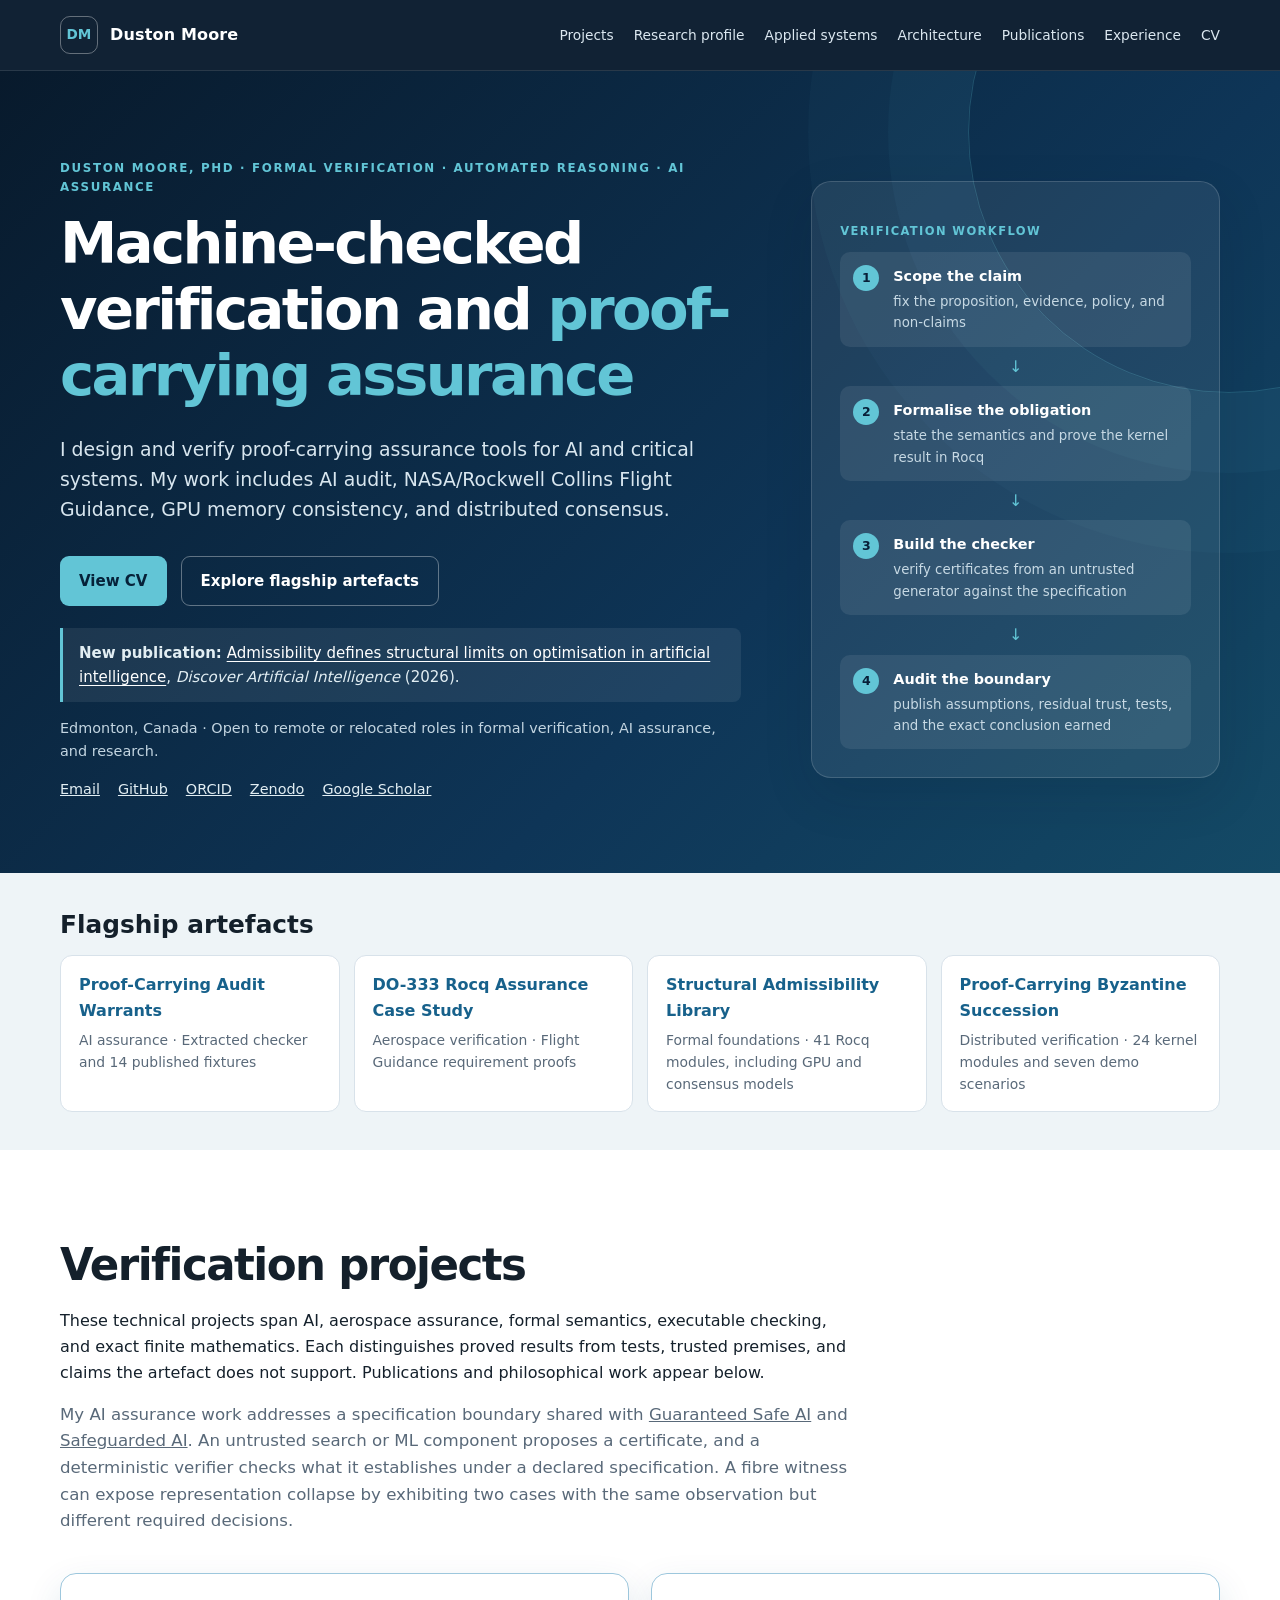
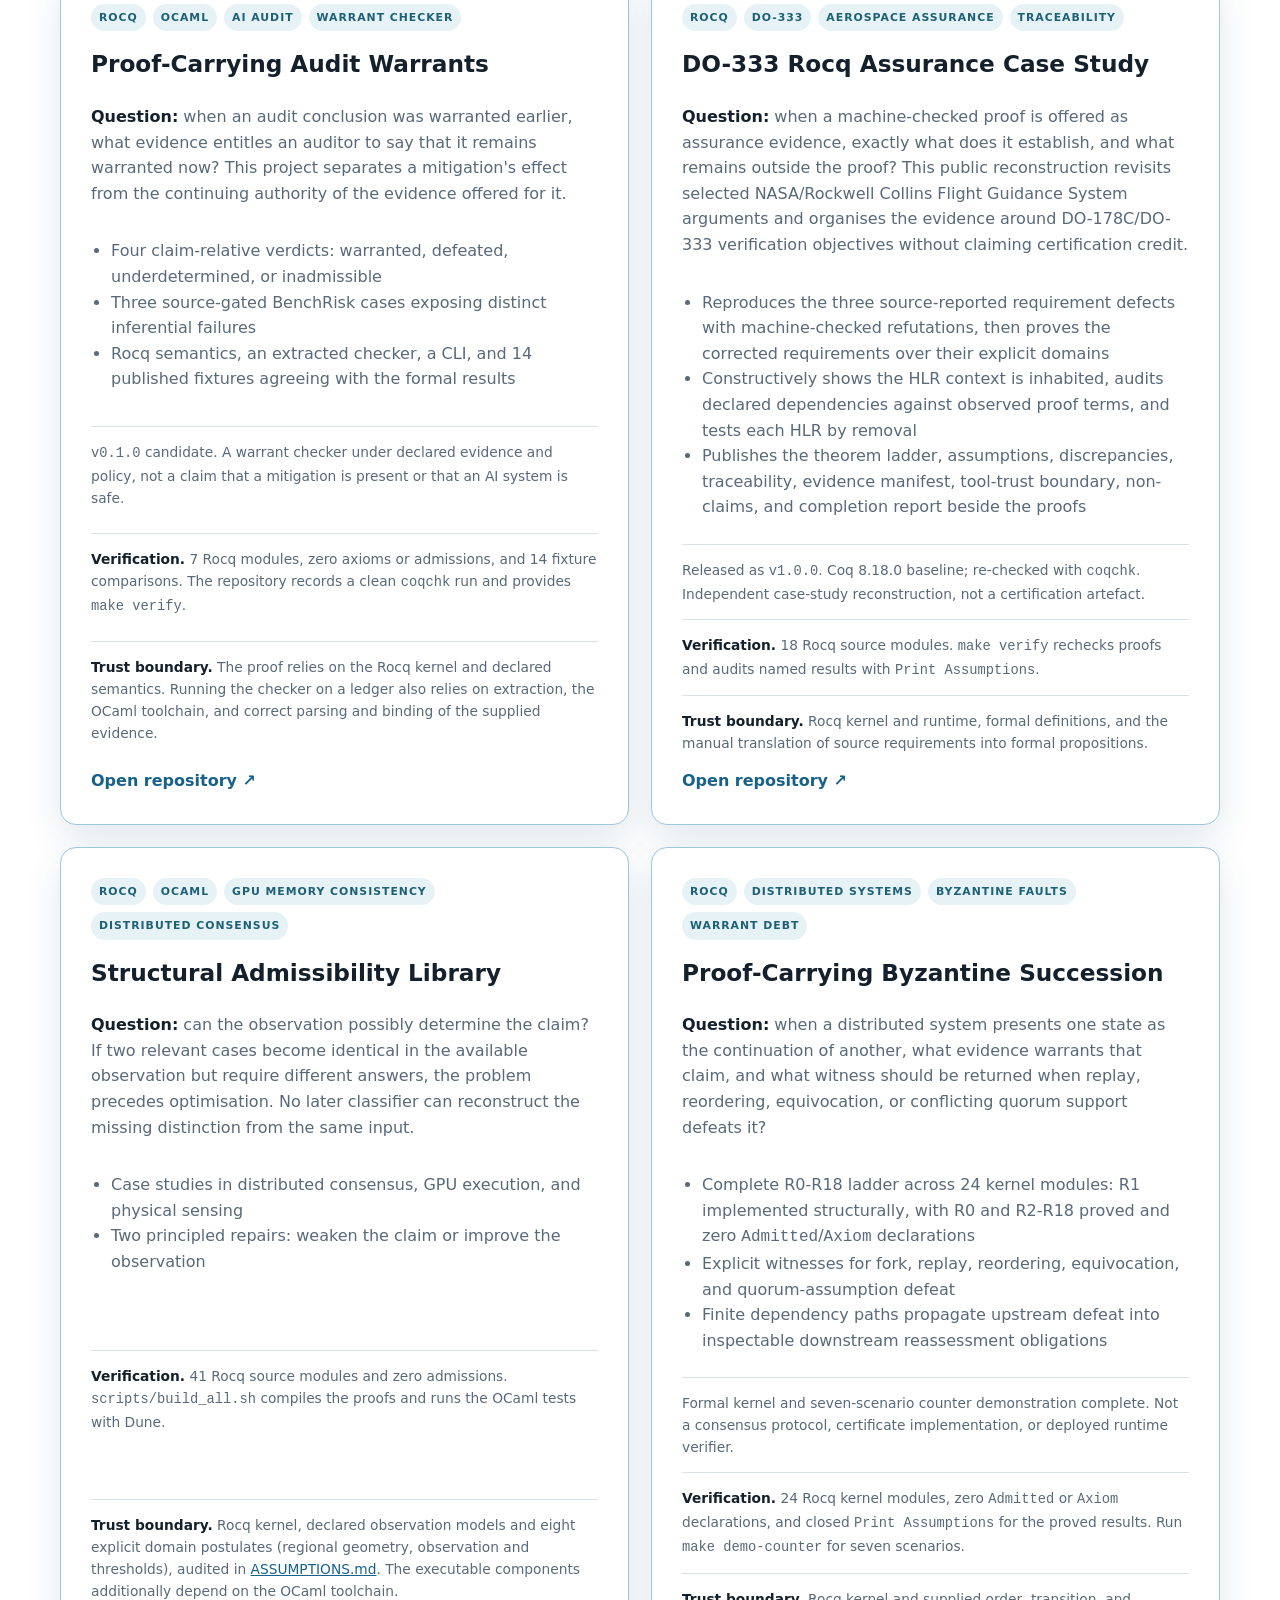
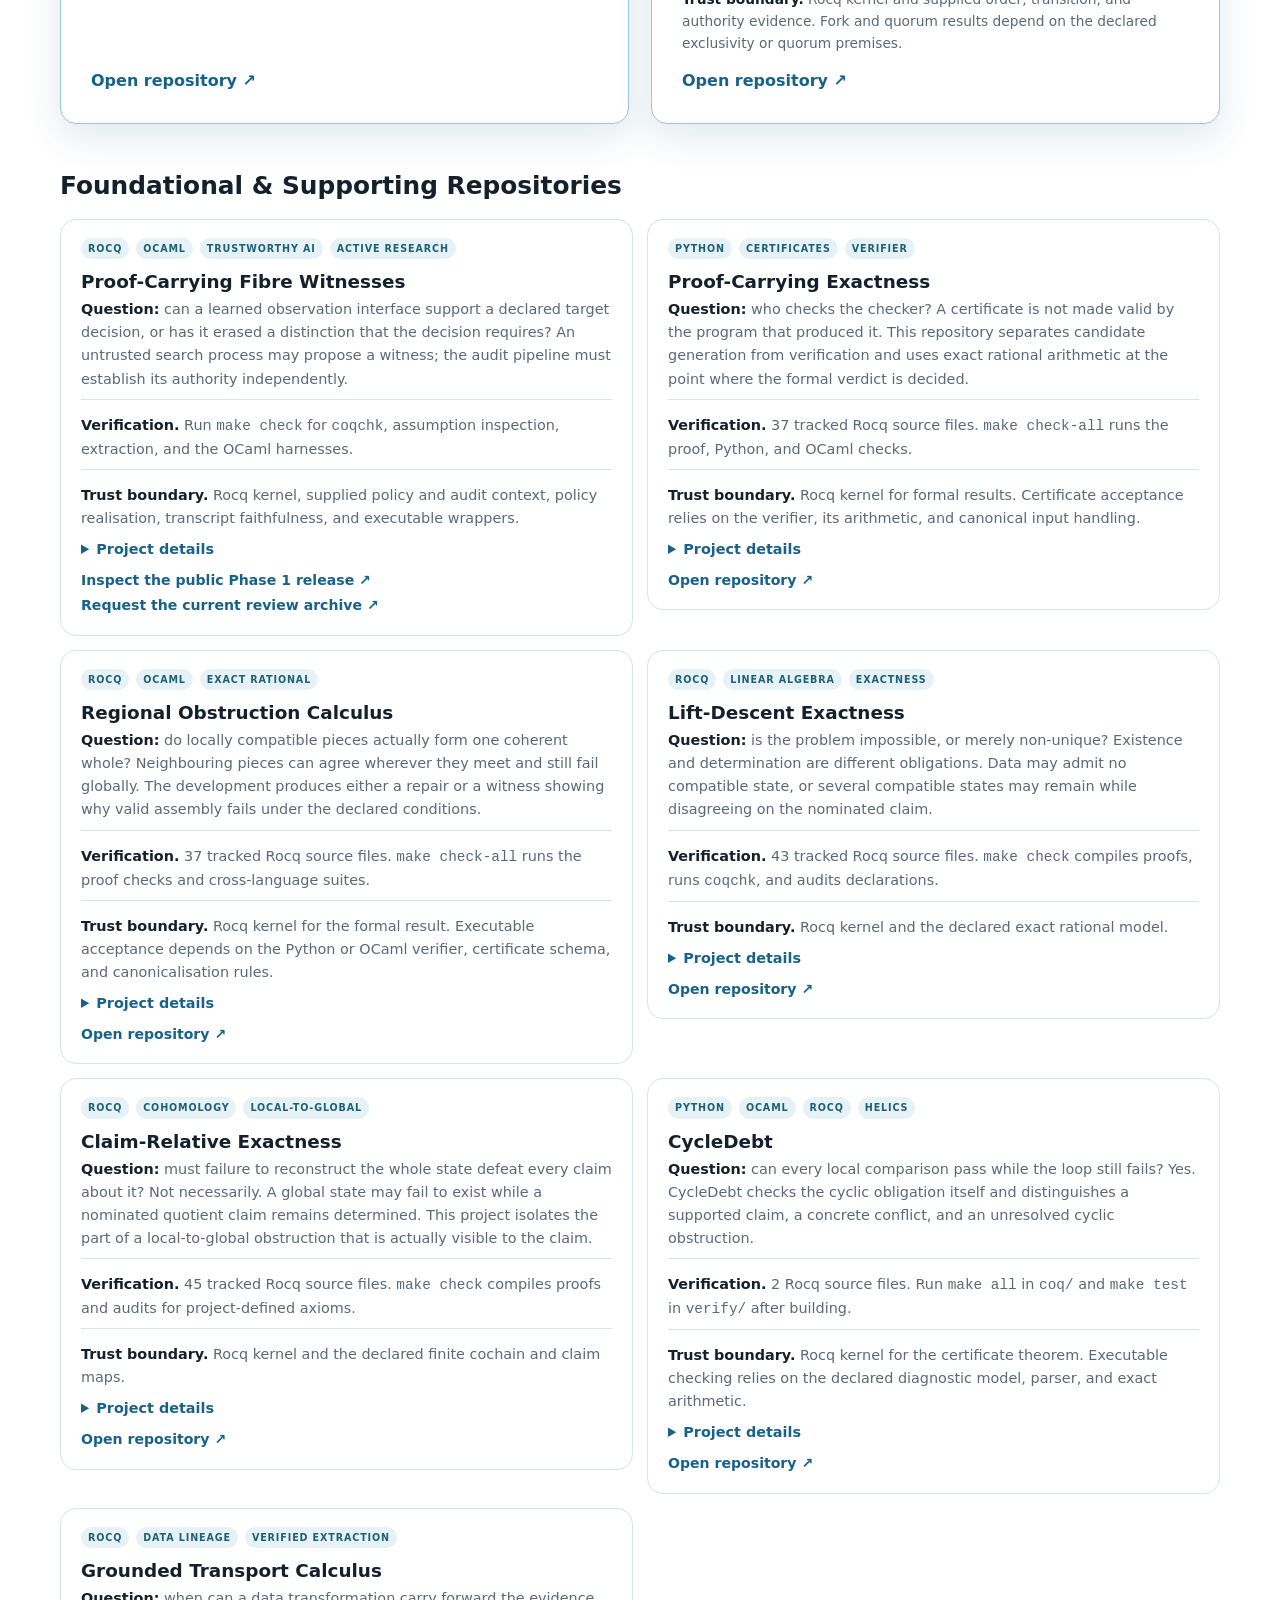
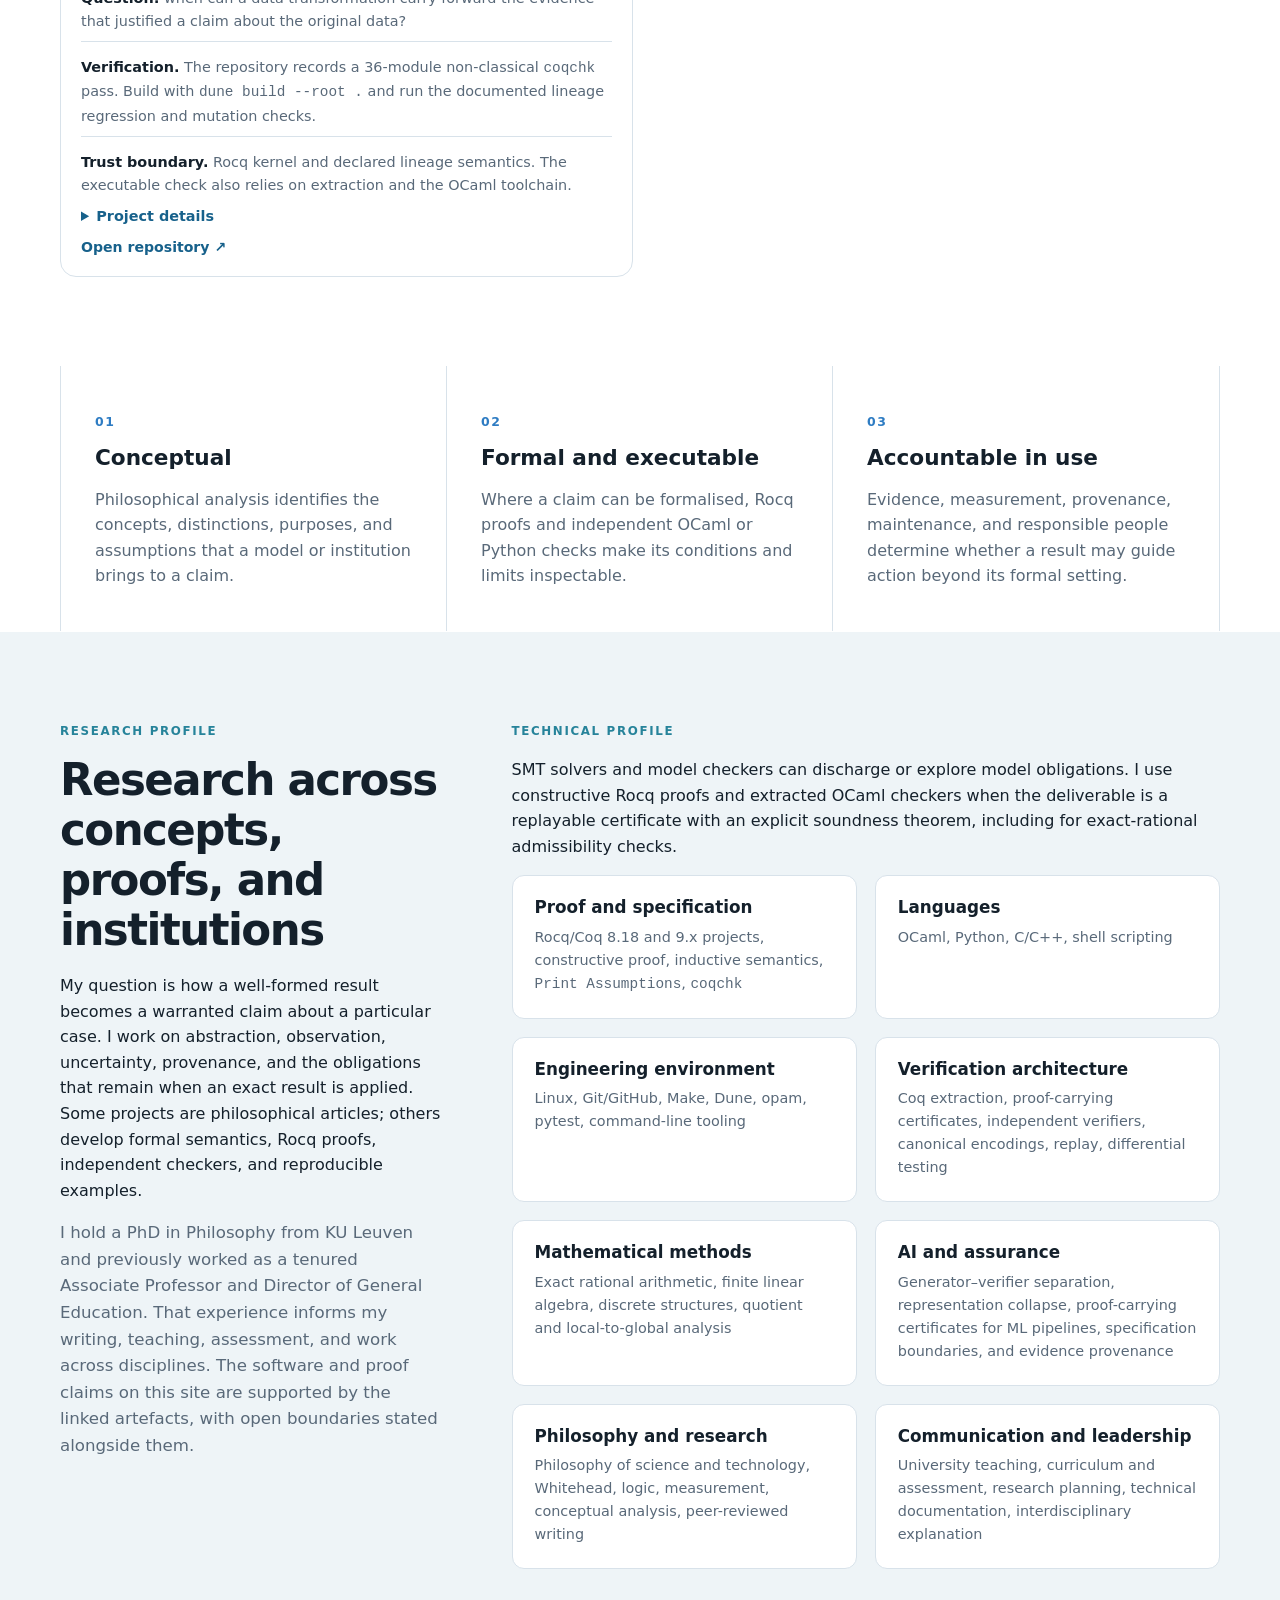
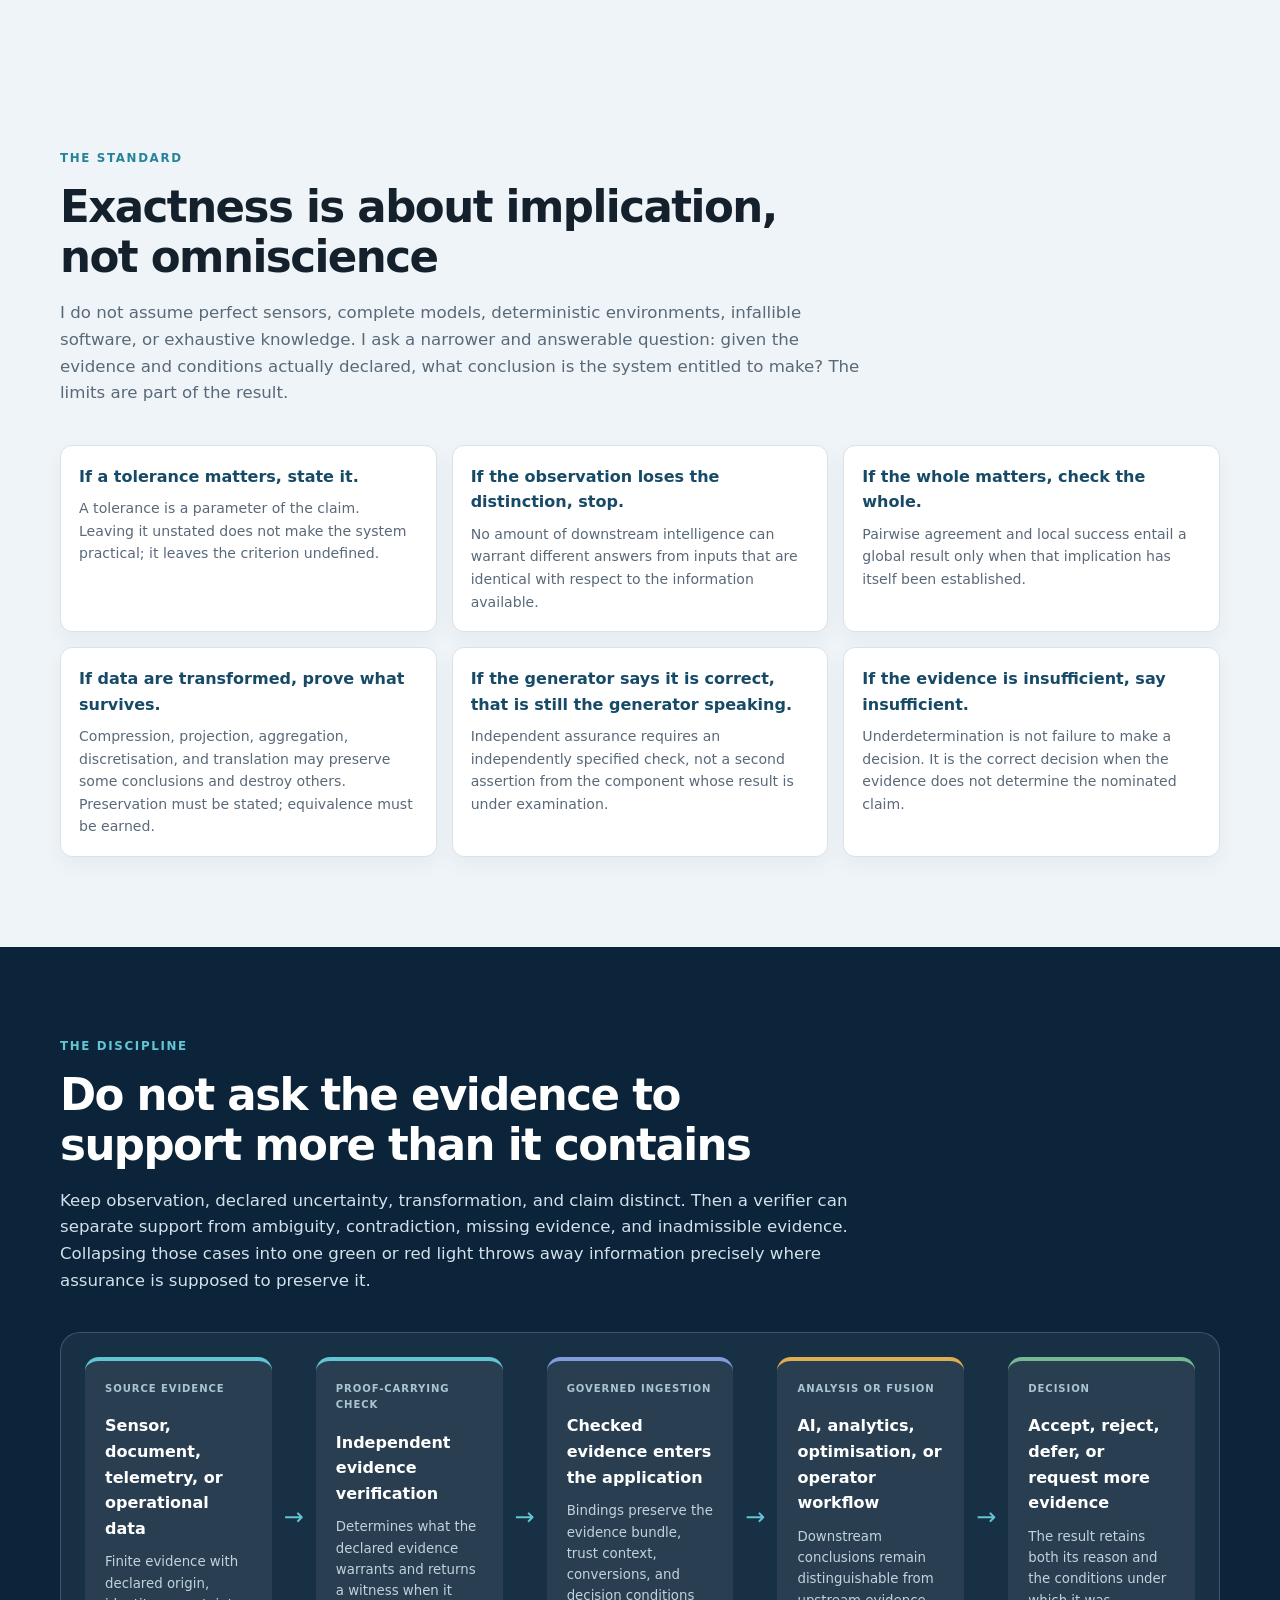
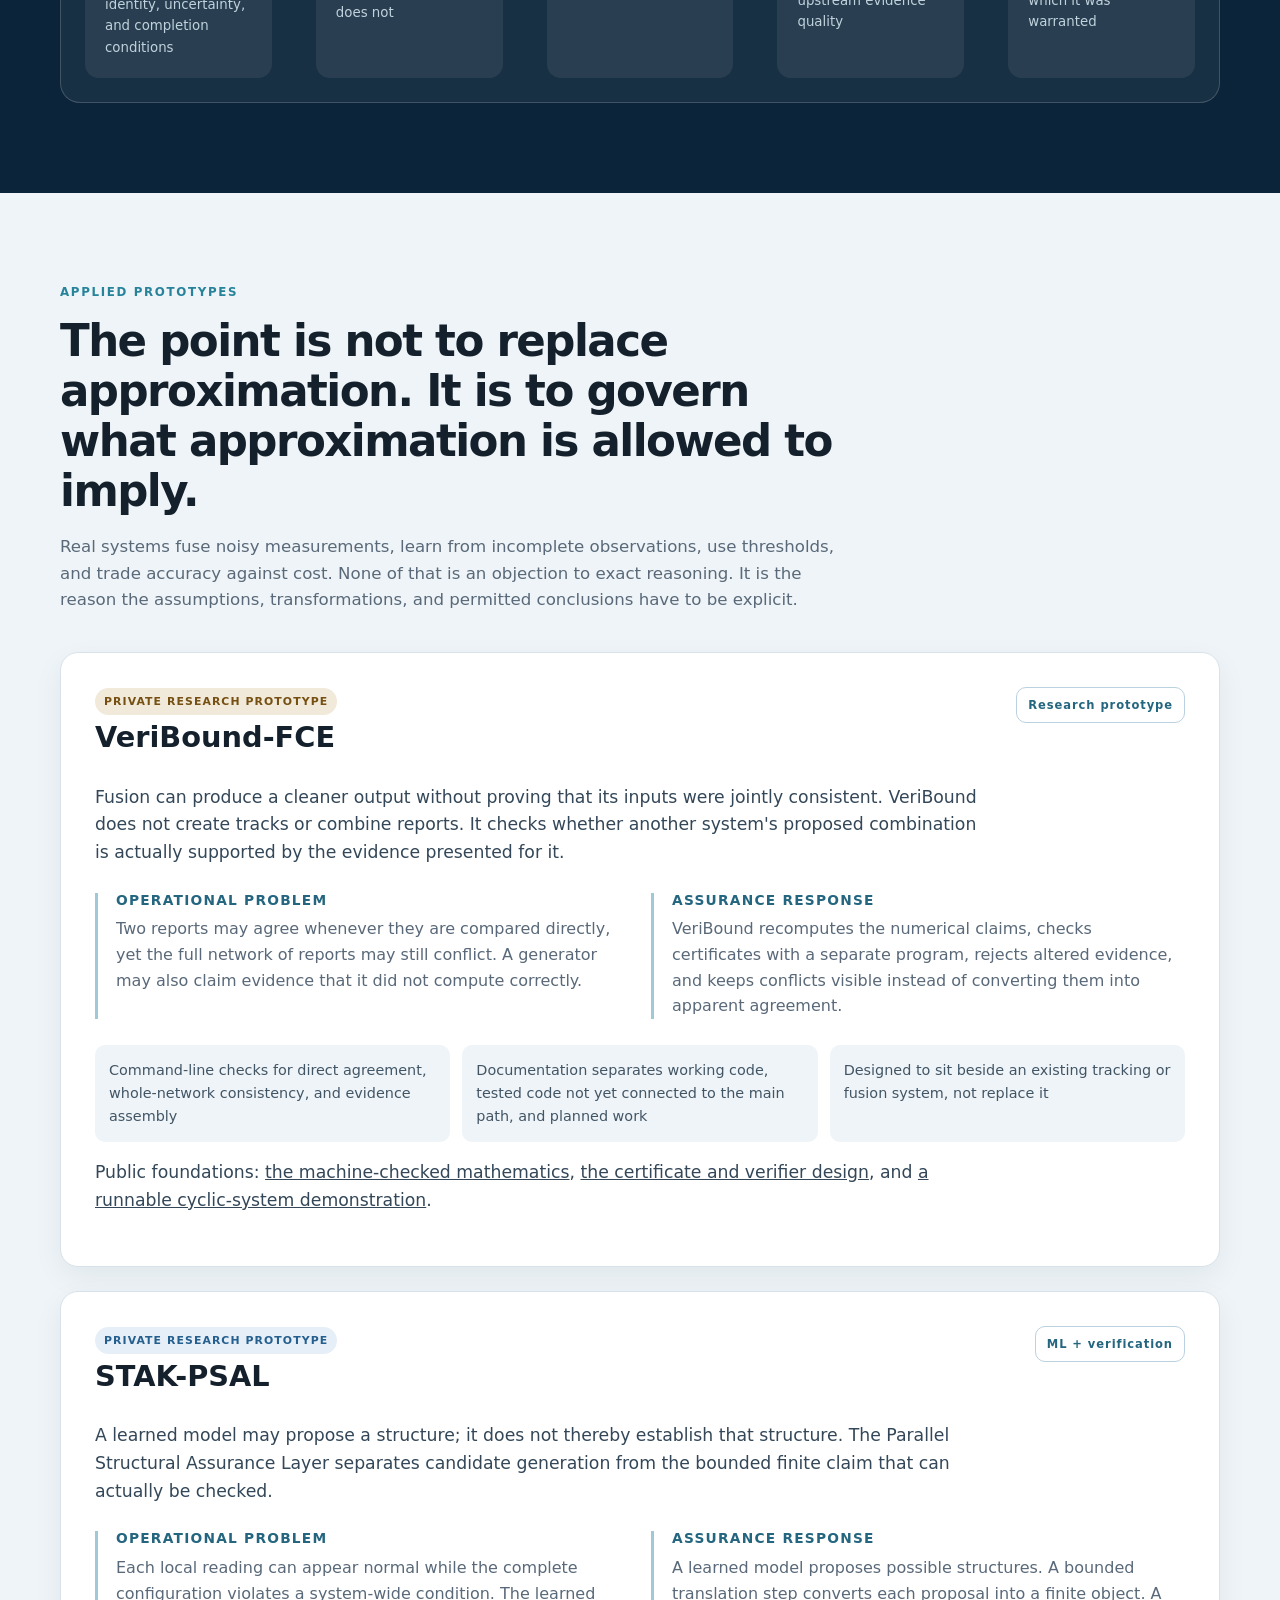
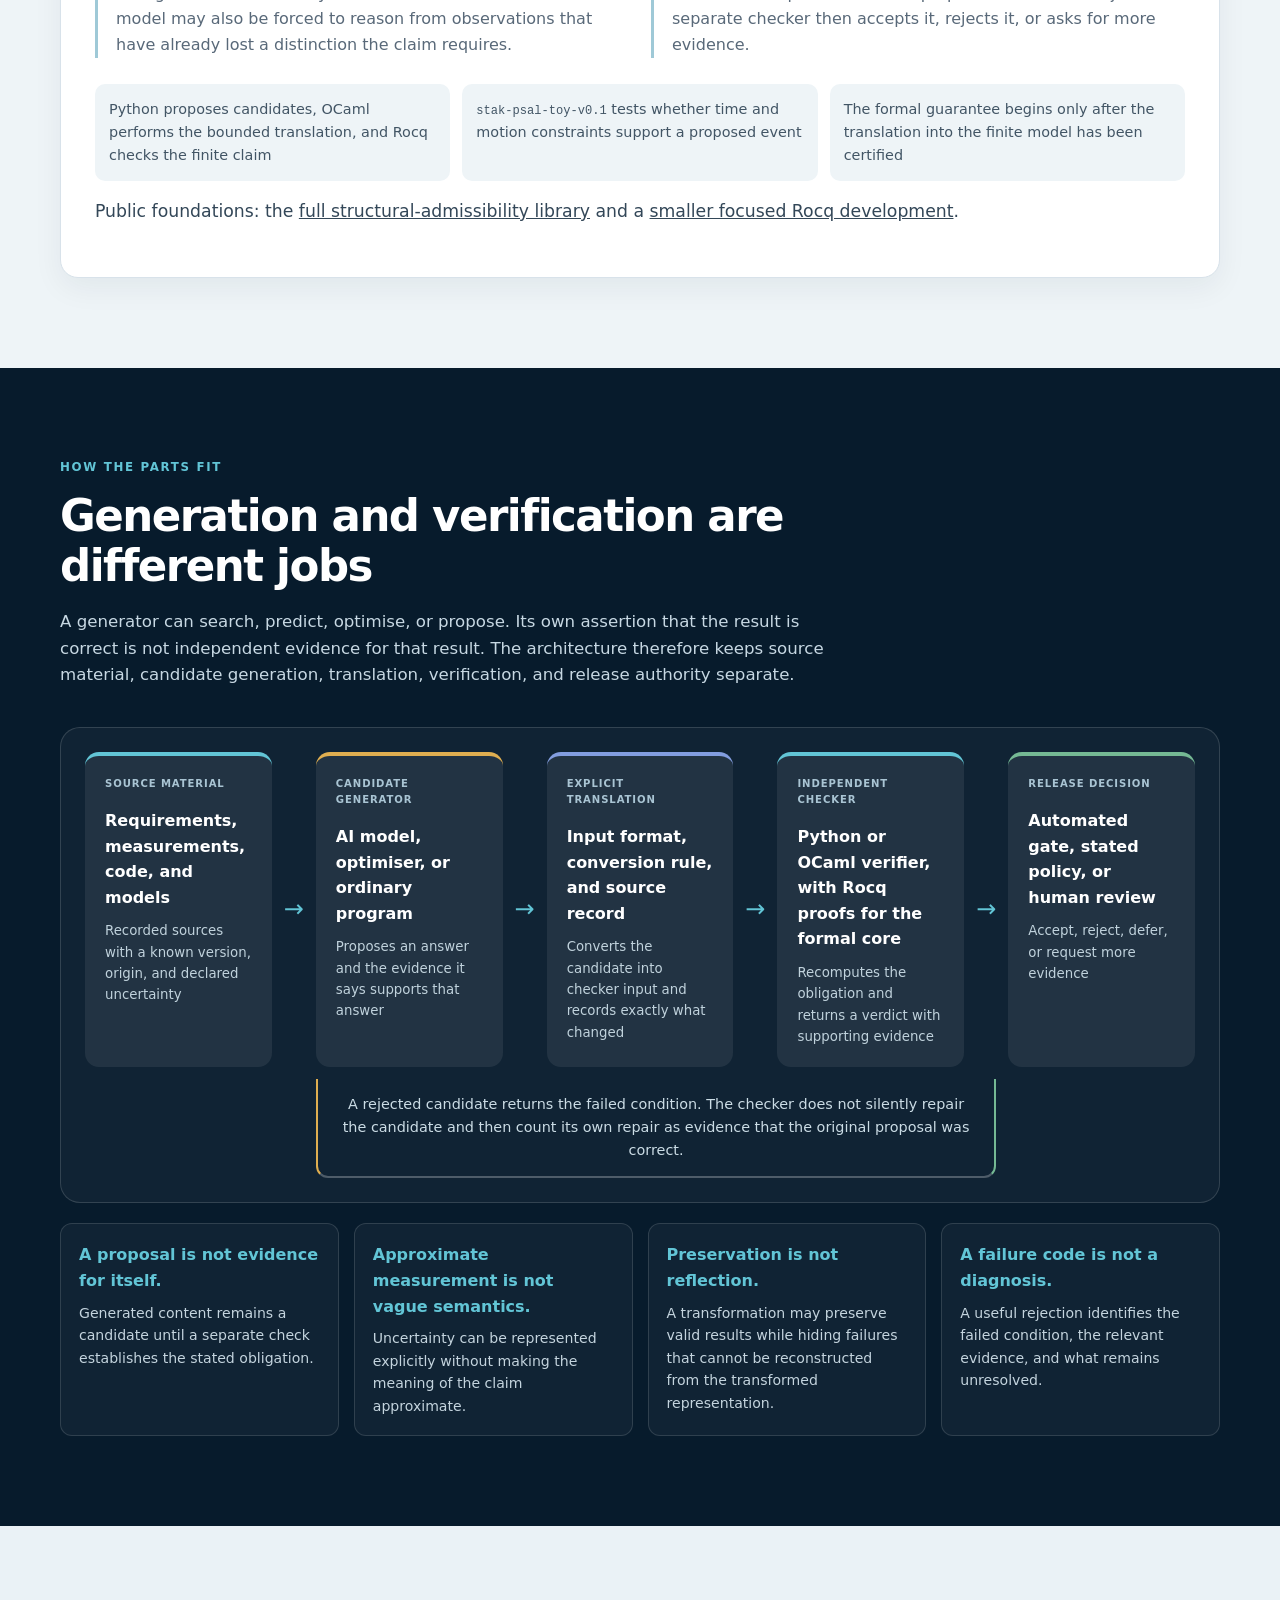
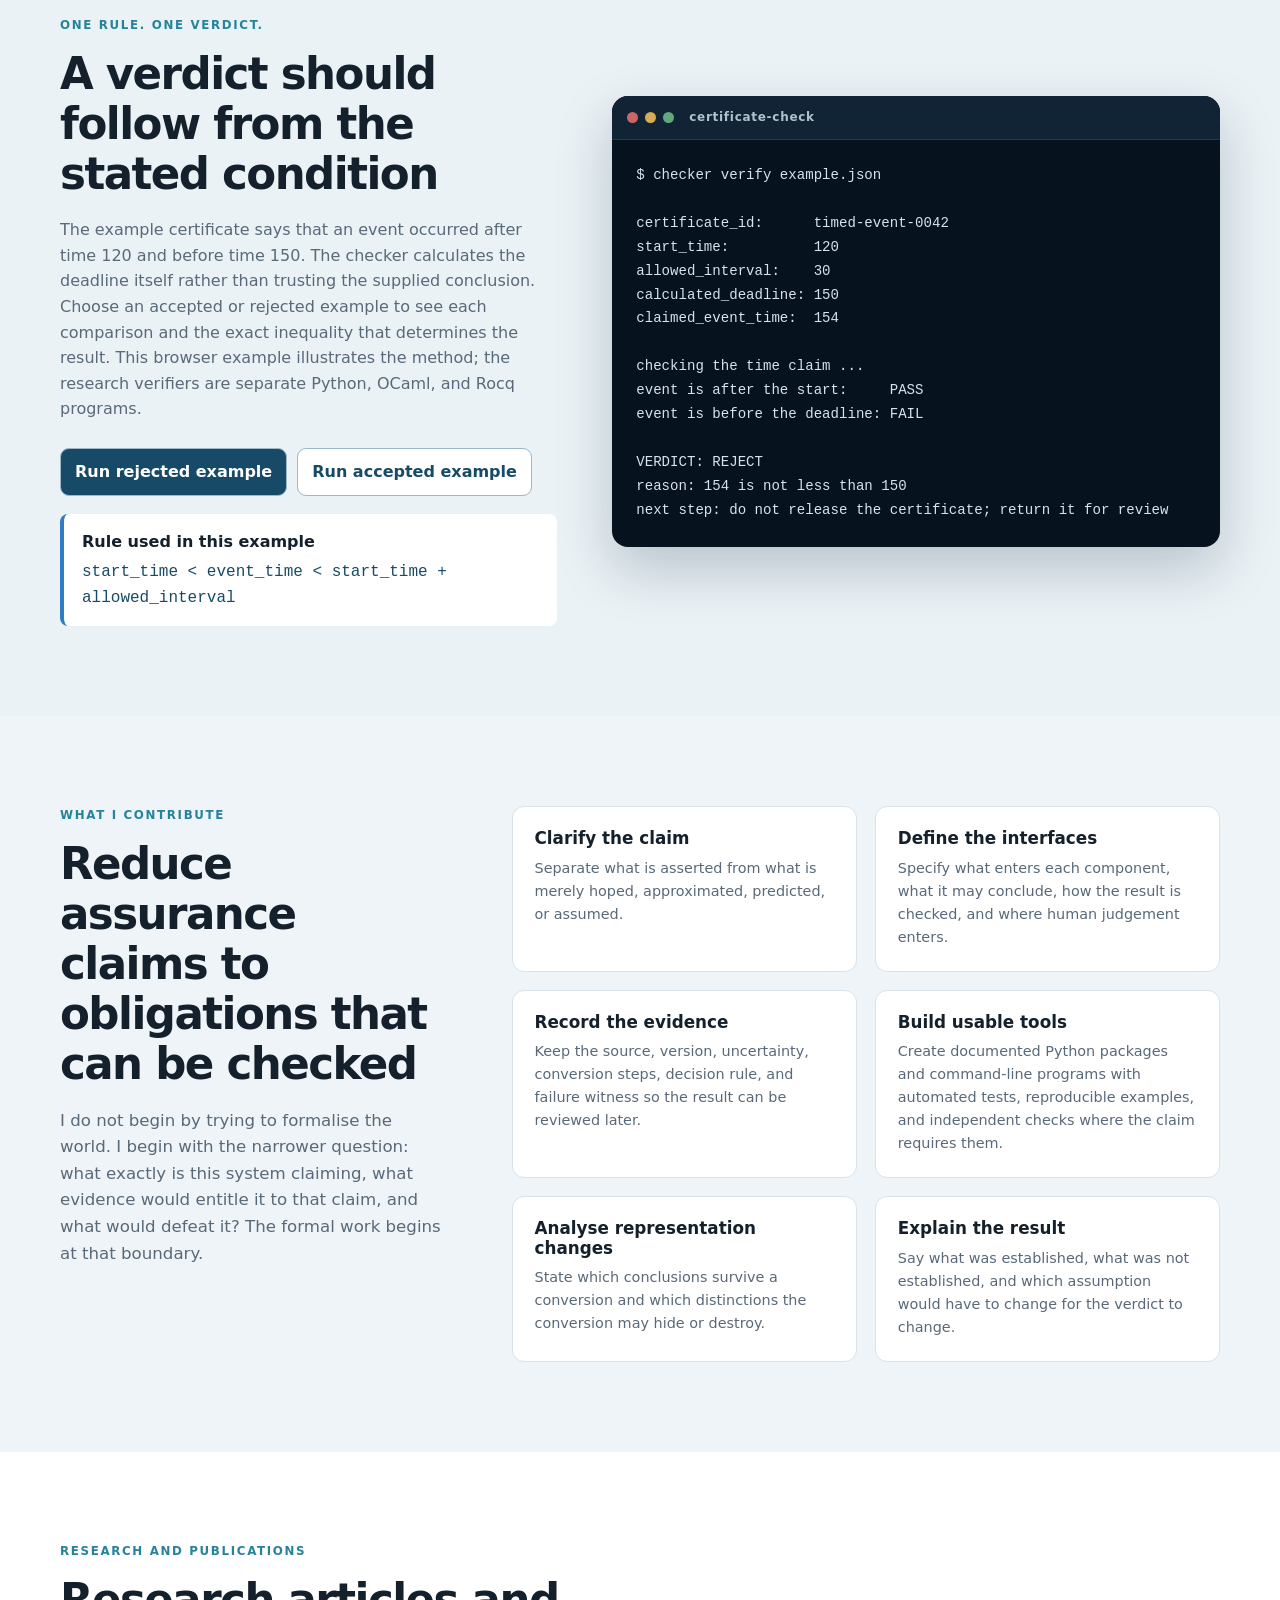
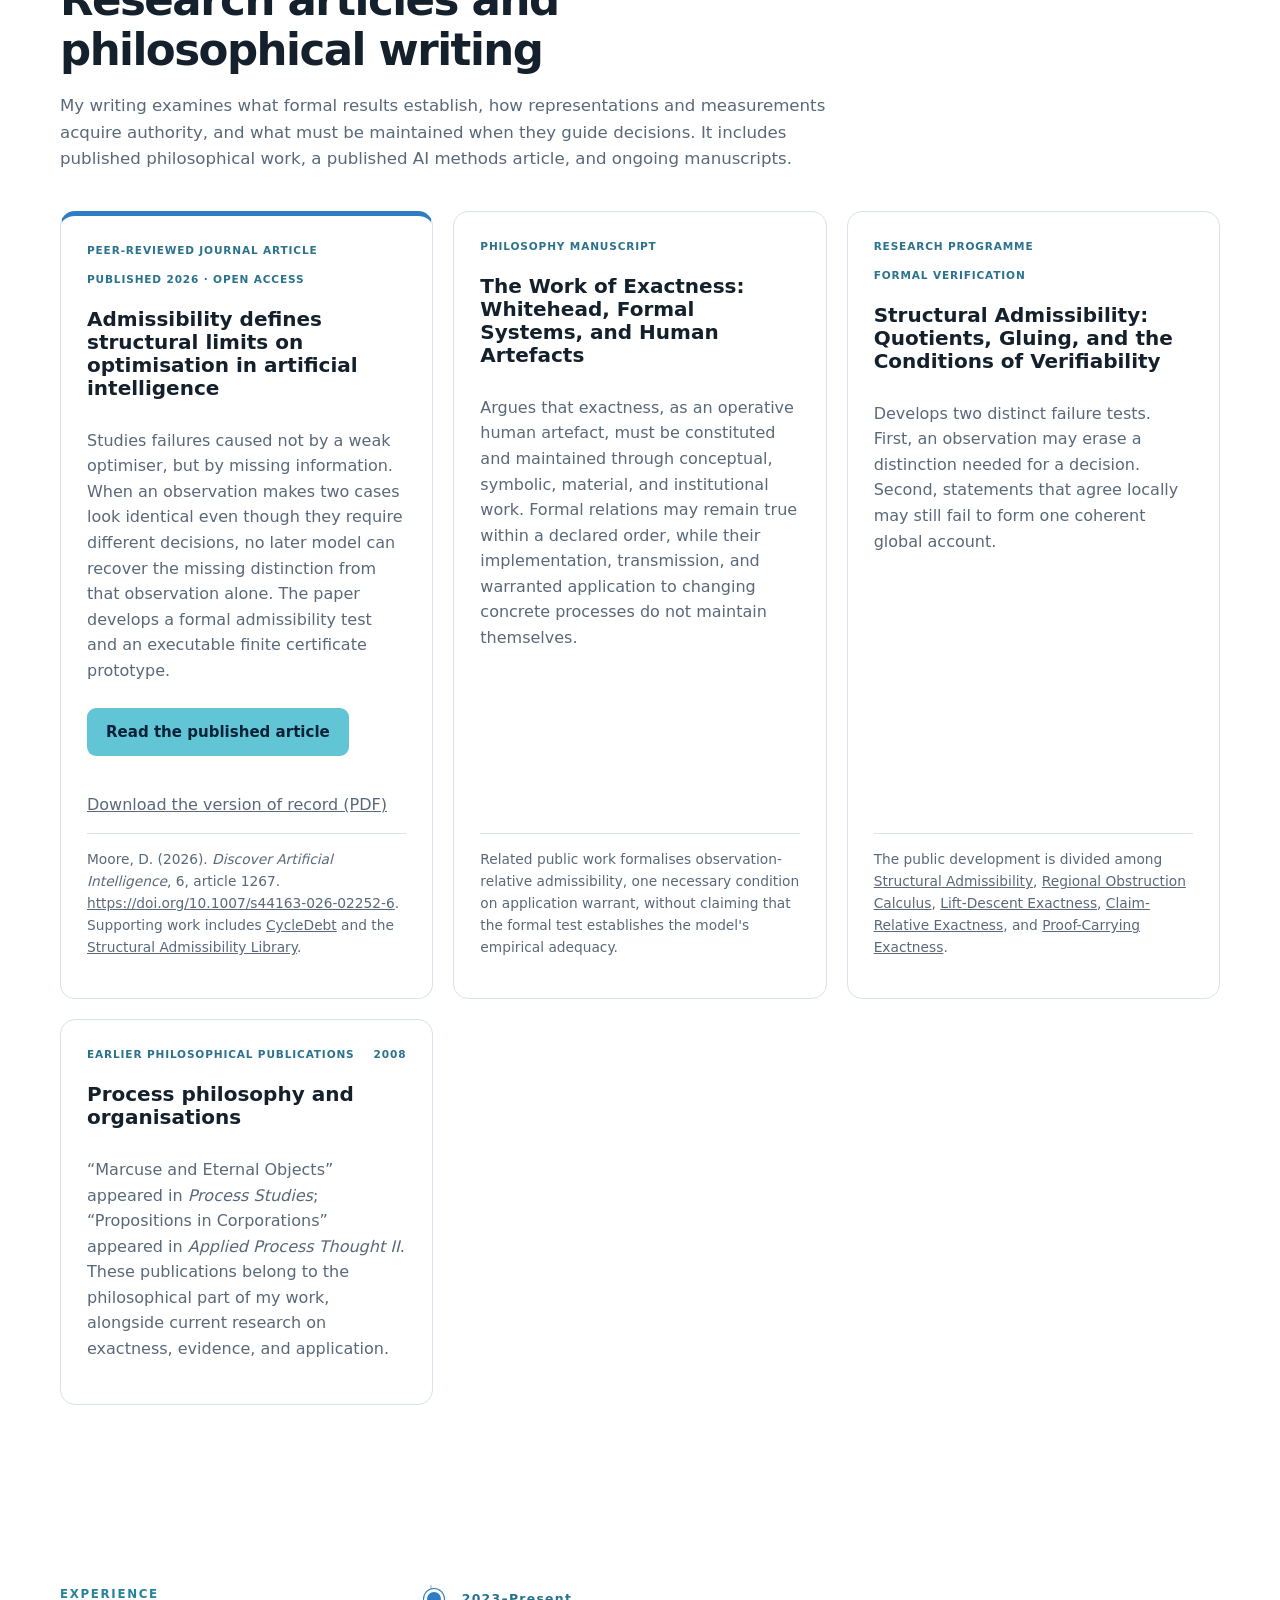
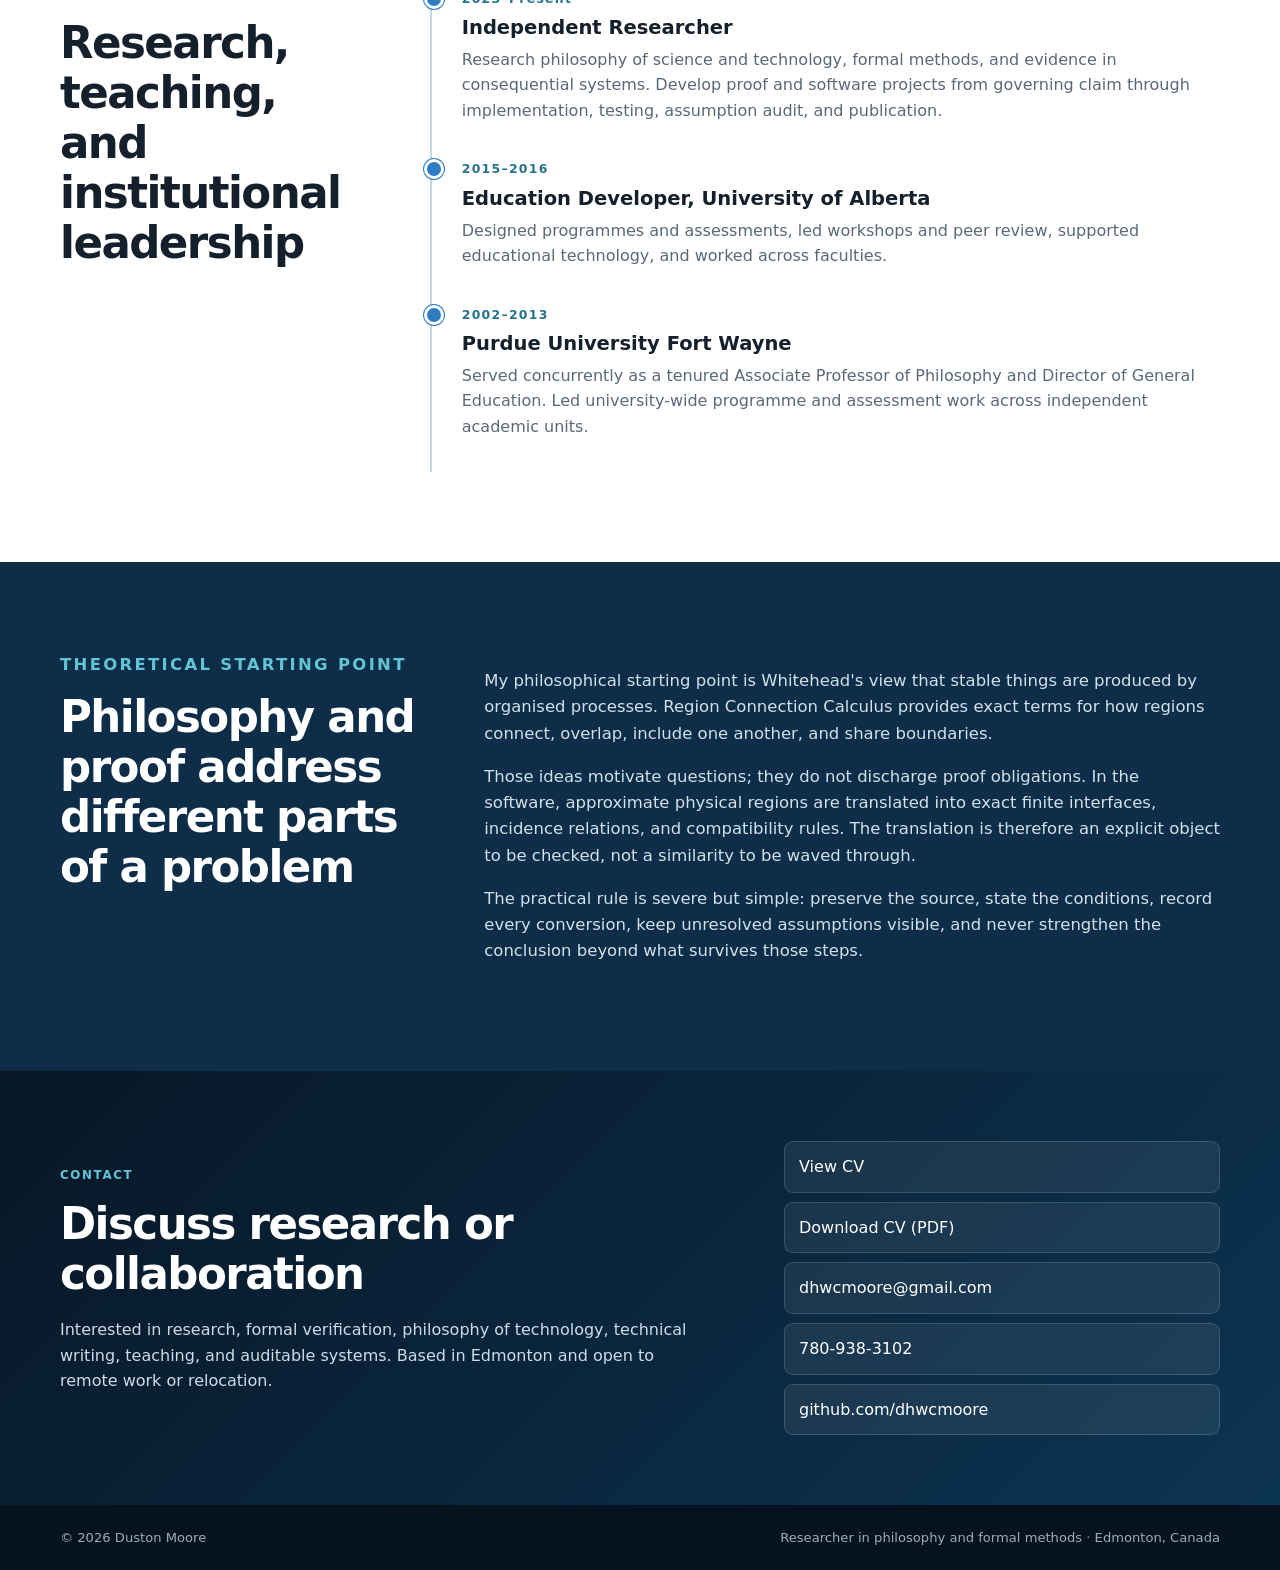
==== commit 4f99ffcf: "Align portfolio navigation and organise verification projects" ====
--- a/index.html
+++ b/index.html
@@ -21,11 +21,11 @@
       </a>
       <button class="nav-toggle" aria-expanded="false" aria-controls="site-nav">Menu</button>
       <nav id="site-nav" aria-label="Primary navigation">
+        <a href="#work">Projects</a>
         <a href="#about">Research profile</a>
+        <a href="#applied">Applied systems</a>
+        <a href="#architecture">Architecture</a>
         <a href="#writing">Publications</a>
-        <a href="#work">Projects</a>
-        <a href="#architecture">Architecture</a>
-        <a href="#applied">Applied systems</a>
         <a href="#experience">Experience</a>
         <a href="cv.html">CV</a>
       </nav>
@@ -45,24 +45,25 @@
           </div>
           <p class="latest-publication"><strong>New publication:</strong> <a href="https://doi.org/10.1007/s44163-026-02252-6">Admissibility defines structural limits on optimisation in artificial intelligence</a>, <em>Discover Artificial Intelligence</em> (2026).</p>
           <p class="availability">Edmonton, Canada · Open to remote or relocated roles in formal verification, AI assurance, and research.</p>
-          <ul class="profile-links" role="list" aria-label="Code and research profiles">
+          <ul class="profile-links" role="list" aria-label="Contact, code, and research profiles">
+            <li><a href="mailto:dhwcmoore@gmail.com">Email</a></li>
             <li><a href="https://github.com/dhwcmoore">GitHub</a></li>
             <li><a href="https://orcid.org/0009-0008-1103-9652">ORCID</a></li>
-            <li><a href="https://zenodo.org/search?q=creators.person_or_org.name%3A%22Moore%2C%20Duston%22">Zenodo search</a></li>
-            <li><a href="https://scholar.google.com/scholar?q=author%3A%22Duston+Moore%22">Google Scholar search</a></li>
+            <li><a href="https://zenodo.org/search?q=creators.person_or_org.name%3A%22Moore%2C%20Duston%22">Zenodo</a></li>
+            <li><a href="https://scholar.google.com/scholar?q=author%3A%22Duston+Moore%22">Google Scholar</a></li>
           </ul>
         </div>
 
         <div class="assurance-card" aria-label="Assurance workflow">
           <p class="card-label">Verification workflow</p>
           <div class="pipeline">
-            <div><span>1</span><strong>Scope the claim</strong><small>fix the proposition, evidence, policy, and non-claims</small></div>
+            <div><span>1</span> <strong>Scope the claim</strong> <small>fix the proposition, evidence, policy, and non-claims</small></div>
             <i aria-hidden="true">↓</i>
-            <div><span>2</span><strong>Formalise the obligation</strong><small>state the semantics and prove the kernel result in Rocq</small></div>
+            <div><span>2</span> <strong>Formalise the obligation</strong> <small>state the semantics and prove the kernel result in Rocq</small></div>
             <i aria-hidden="true">↓</i>
-            <div><span>3</span><strong>Build the checker</strong><small>verify certificates from an untrusted generator against the specification</small></div>
+            <div><span>3</span> <strong>Build the checker</strong> <small>verify certificates from an untrusted generator against the specification</small></div>
             <i aria-hidden="true">↓</i>
-            <div><span>4</span><strong>Audit the boundary</strong><small>publish assumptions, residual trust, tests, and the exact conclusion earned</small></div>
+            <div><span>4</span> <strong>Audit the boundary</strong> <small>publish assumptions, residual trust, tests, and the exact conclusion earned</small></div>
           </div>
         </div>
       </div>
@@ -72,9 +73,10 @@
       <div class="wrap">
         <h2 id="flagships-heading">Flagship artefacts</h2>
         <div class="flagship-grid">
-          <a href="#audit-warrants"><strong>Proof-Carrying Audit Warrants</strong><span>AI assurance · Extracted checker and 14 published fixtures</span></a>
-          <a href="#do333"><strong>DO-333 Rocq Assurance Case Study</strong><span>Aerospace verification · Flight Guidance requirement proofs</span></a>
-          <a href="#structural-admissibility"><strong>Structural Admissibility Library</strong><span>Formal foundations · 41 Rocq modules, including GPU and consensus models</span></a>
+          <a href="#audit-warrants"><strong>Proof-Carrying Audit Warrants</strong> <span>AI assurance · Extracted checker and 14 published fixtures</span></a>
+          <a href="#do333"><strong>DO-333 Rocq Assurance Case Study</strong> <span>Aerospace verification · Flight Guidance requirement proofs</span></a>
+          <a href="#structural-admissibility"><strong>Structural Admissibility Library</strong> <span>Formal foundations · 41 Rocq modules, including GPU and consensus models</span></a>
+          <a href="#byzantine-succession"><strong>Proof-Carrying Byzantine Succession</strong> <span>Distributed verification · 24 kernel modules and seven demo scenarios</span></a>
         </div>
       </div>
     </section>
@@ -100,11 +102,11 @@
             <ul>
               <li>Four claim-relative verdicts: warranted, defeated, underdetermined, or inadmissible</li>
               <li>Three source-gated BenchRisk cases exposing distinct inferential failures</li>
-              <li>Coq semantics, an extracted checker, a CLI, and 14 published fixtures agreeing with the formal results</li>
+              <li>Rocq semantics, an extracted checker, a CLI, and 14 published fixtures agreeing with the formal results</li>
             </ul>
             <p class="writing-status"><code>v0.1.0</code> candidate. A warrant checker under declared evidence and policy, not a claim that a mitigation is present or that an AI system is safe.</p>
             <p class="writing-status"><strong>Verification.</strong> 7 Rocq modules, zero axioms or admissions, and 14 fixture comparisons. The repository records a clean <code>coqchk</code> run and provides <code>make verify</code>.</p>
-            <p class="writing-status"><strong>Trust boundary.</strong> The proof relies on the Coq kernel and declared semantics. Running the checker on a ledger also relies on extraction, the OCaml toolchain, and correct parsing and binding of the supplied evidence.</p>
+            <p class="writing-status"><strong>Trust boundary.</strong> The proof relies on the Rocq kernel and declared semantics. Running the checker on a ledger also relies on extraction, the OCaml toolchain, and correct parsing and binding of the supplied evidence.</p>
             <a href="https://github.com/dhwcmoore/proof-carrying-audit-warrants">Open repository <span aria-hidden="true">↗</span></a>
           </article>
 
@@ -124,7 +126,7 @@
             </ul>
             <p class="writing-status">Released as <code>v1.0.0</code>. Coq 8.18.0 baseline; re-checked with <code>coqchk</code>. Independent case-study reconstruction, not a certification artefact.</p>
             <p class="writing-status"><strong>Verification.</strong> 18 Rocq source modules. <code>make verify</code> rechecks proofs and audits named results with <code>Print Assumptions</code>.</p>
-            <p class="writing-status"><strong>Trust boundary.</strong> Coq kernel and runtime, formal definitions, and the manual translation of source requirements into formal propositions.</p>
+            <p class="writing-status"><strong>Trust boundary.</strong> Rocq kernel and runtime, formal definitions, and the manual translation of source requirements into formal propositions.</p>
             <a href="https://github.com/dhwcmoore/do333-rocq-assurance-case-study">Open repository <span aria-hidden="true">↗</span></a>
           </article>
 
@@ -142,127 +144,11 @@
               <li>Two principled repairs: weaken the claim or improve the observation</li>
             </ul>
             <p class="writing-status"><strong>Verification.</strong> 41 Rocq source modules and zero admissions. <code>scripts/build_all.sh</code> compiles the proofs and runs the OCaml tests with Dune.</p>
-            <p class="writing-status"><strong>Trust boundary.</strong> Rocq kernel, declared observation models and eight documented axioms. The executable components additionally depend on the OCaml toolchain.</p>
+            <p class="writing-status"><strong>Trust boundary.</strong> Rocq kernel, declared observation models and eight explicit domain postulates (regional geometry, observation and thresholds), audited in <a href="https://github.com/dhwcmoore/structural-admissibility/blob/HEAD/structural-admissibility-library/ASSUMPTIONS.md">ASSUMPTIONS.md</a>. The executable components additionally depend on the OCaml toolchain.</p>
             <a href="https://github.com/dhwcmoore/structural-admissibility">Open repository <span aria-hidden="true">↗</span></a>
           </article>
 
-          <article class="project">
-            <ul class="tags" role="list" aria-label="Project tags">
-              <li>Rocq</li>
-              <li>OCaml</li>
-              <li>Trustworthy AI</li>
-              <li>Active research</li>
-            </ul>
-            <h3>Proof-Carrying Fibre Witnesses</h3>
-            <p><strong>Question:</strong> can a learned observation interface support a declared target decision, or has it erased a distinction that the decision requires? An untrusted search process may propose a witness; the audit pipeline must establish its authority independently.</p>
-            <ul>
-              <li>Machine-checked kernel result connecting a validated fibre witness to target-relative inadmissibility</li>
-              <li>Typed campaign validation and capture/replay architecture with canonical manifests, authentication wiring, policy and context commitment, failure precedence, and fuel accounting</li>
-              <li>Review builds include kernel re-checking, assumption inspection, and OCaml harnesses; the broader pipeline has separately tracked obligations</li>
-            </ul>
-            <p class="writing-status">The review archive records the exact scope of each promoted unit. End-to-end capture/replay correspondence and verified cryptographic primitives are separate claims.</p>
-            <a href="mailto:dhwcmoore@gmail.com?subject=Proof-Carrying%20Fibre%20Witnesses%20review%20archive">Request the current review archive <span aria-hidden="true">↗</span></a>
-          </article>
-
-          <article class="project">
-            <ul class="tags" role="list" aria-label="Project tags">
-              <li>Python</li>
-              <li>Certificates</li>
-              <li>Verifier</li>
-            </ul>
-            <h3>Proof-Carrying Exactness</h3>
-            <p><strong>Question:</strong> who checks the checker? A certificate is not made valid by the program that produced it. This repository separates candidate generation from verification and uses exact rational arithmetic at the point where the formal verdict is decided.</p>
-            <ul>
-              <li>Four explicit results: exact, underdetermined, obstructed, or inadmissible</li>
-              <li>Repeatable certificate bytes and rejection of altered evidence</li>
-              <li>A documented path from specification to implementation and tests</li>
-            </ul>
-            <p class="writing-status">Generic affine-rational assessment pipeline complete; real regional and sensor-fusion adapters remain future work.</p>
-            <a href="https://github.com/dhwcmoore/proof-carrying-exactness">Open repository <span aria-hidden="true">↗</span></a>
-          </article>
-
-          <article class="project">
-            <ul class="tags" role="list" aria-label="Project tags">
-              <li>Rocq</li>
-              <li>OCaml</li>
-              <li>Exact rational</li>
-            </ul>
-            <h3>Regional Obstruction Calculus</h3>
-            <p><strong>Question:</strong> do locally compatible pieces actually form one coherent whole? Neighbouring pieces can agree wherever they meet and still fail globally. The development produces either a repair or a witness showing why valid assembly fails under the declared conditions.</p>
-            <ul>
-              <li>Concrete repairs or separating witnesses</li>
-              <li>Rocq proofs with executable OCaml and Python verification paths</li>
-              <li>A distinction between results a representation change preserves and failures it may hide</li>
-            </ul>
-            <a href="https://github.com/dhwcmoore/regional-obstruction-calculus">Open repository <span aria-hidden="true">↗</span></a>
-          </article>
-
-          <article class="project">
-            <ul class="tags" role="list" aria-label="Project tags">
-              <li>Rocq</li>
-              <li>Linear algebra</li>
-              <li>Exactness</li>
-            </ul>
-            <h3>Lift-Descent Exactness</h3>
-            <p><strong>Question:</strong> is the problem impossible, or merely non-unique? Existence and determination are different obligations. Data may admit no compatible state, or several compatible states may remain while disagreeing on the nominated claim.</p>
-            <ul>
-              <li>Constructive classifications of exact, underdetermined, and obstructed cases</li>
-              <li>Witnesses that identify either the obstruction or the remaining ambiguity</li>
-              <li>Proofs of which conclusions survive a change of representation</li>
-            </ul>
-            <a href="https://github.com/dhwcmoore/lift-descent-exactness">Open repository <span aria-hidden="true">↗</span></a>
-          </article>
-
-          <article class="project">
-            <ul class="tags" role="list" aria-label="Project tags">
-              <li>Rocq</li>
-              <li>Cohomology</li>
-              <li>Local-to-global</li>
-            </ul>
-            <h3>Claim-Relative Exactness</h3>
-            <p><strong>Question:</strong> must failure to reconstruct the whole state defeat every claim about it? Not necessarily. A global state may fail to exist while a nominated quotient claim remains determined. This project isolates the part of a local-to-global obstruction that is actually visible to the claim.</p>
-            <ul>
-              <li>Extends the finite lift-descent theory to truncated cochain systems</li>
-              <li>Separates global state realisability from claim-relative determination</li>
-              <li>Develops finite constructive machinery before committing to a geometric adapter</li>
-            </ul>
-            <a href="https://github.com/dhwcmoore/claim-relative-exactness">Open repository <span aria-hidden="true">↗</span></a>
-          </article>
-
-          <article class="project">
-            <ul class="tags" role="list" aria-label="Project tags">
-              <li>Python</li>
-              <li>OCaml</li>
-              <li>Rocq</li>
-              <li>HELICS</li>
-            </ul>
-            <h3>CycleDebt</h3>
-            <p><strong>Question:</strong> can every local comparison pass while the loop still fails? Yes. CycleDebt checks the cyclic obligation itself and distinguishes a supported claim, a concrete conflict, and an unresolved cyclic obstruction.</p>
-            <ul>
-              <li>Three results: the data conflict, the global claim is supported, or a cyclic obstruction remains</li>
-              <li>Independent verification with exact integer and rational arithmetic</li>
-              <li>A recorded HELICS co-simulation run and commands that reproduce the examples</li>
-            </ul>
-            <a href="https://github.com/dhwcmoore/finite-regional-residue-obstruction">Open repository <span aria-hidden="true">↗</span></a>
-          </article>
-
-          <article class="project" id="grounded-transport">
-            <ul class="tags" role="list" aria-label="Project tags">
-              <li>Rocq</li>
-              <li>Data lineage</li>
-              <li>Verified extraction</li>
-            </ul>
-            <h3>Grounded Transport Calculus</h3>
-            <p><strong>Question:</strong> when can a data transformation carry forward the evidence that justified a claim about the original data?</p>
-            <ul>
-              <li>Mechanised rules for when transformations preserve the lineage evidence needed to justify substitution</li>
-              <li>Counterexamples showing how lineage guarantees can fail to compose</li>
-              <li>Extracted lineage checker with regression and mutation studies</li>
-            </ul>
-            <a href="https://github.com/dhwcmoore/grounded-transport-calculus">Open repository <span aria-hidden="true">↗</span></a>
-          </article>
-
-          <article class="project" id="byzantine-succession">
+          <article class="project featured" id="byzantine-succession">
             <ul class="tags" role="list" aria-label="Project tags">
               <li>Rocq</li>
               <li>Distributed systems</li>
@@ -277,10 +163,182 @@
               <li>Finite dependency paths propagate upstream defeat into inspectable downstream reassessment obligations</li>
             </ul>
             <p class="writing-status">Formal kernel and seven-scenario counter demonstration complete. Not a consensus protocol, certificate implementation, or deployed runtime verifier.</p>
-            <p>Run <code>make demo-counter</code> from the repository root to see the seven scenarios, including a valid extension, replay, reordering, a fork, and equivocation.</p>
+            <p class="writing-status"><strong>Verification.</strong> 24 Rocq kernel modules, zero <code>Admitted</code> or <code>Axiom</code> declarations, and closed <code>Print Assumptions</code> for the proved results. Run <code>make demo-counter</code> for seven scenarios.</p>
+            <p class="writing-status"><strong>Trust boundary.</strong> Rocq kernel and supplied order, transition, and authority evidence. Fork and quorum results depend on the declared exclusivity or quorum premises.</p>
             <a href="https://github.com/dhwcmoore/proof-carrying-byzantine-succession">Open repository <span aria-hidden="true">↗</span></a>
           </article>
         </div>
+
+        <section class="supporting-section" aria-labelledby="supporting-heading">
+          <h3 id="supporting-heading">Foundational &amp; Supporting Repositories</h3>
+          <div class="project-grid supporting-grid">
+            <article class="project supporting-project">
+              <ul class="tags" role="list" aria-label="Project tags">
+                <li>Rocq</li>
+                <li>OCaml</li>
+                <li>Trustworthy AI</li>
+                <li>Active research</li>
+              </ul>
+              <h4>Proof-Carrying Fibre Witnesses</h4>
+              <p><strong>Question:</strong> can a learned observation interface support a declared target decision, or has it erased a distinction that the decision requires? An untrusted search process may propose a witness; the audit pipeline must establish its authority independently.</p>
+              <p class="writing-status"><strong>Verification.</strong> Run <code>make check</code> for <code>coqchk</code>, assumption inspection, extraction, and the OCaml harnesses.</p>
+              <p class="writing-status"><strong>Trust boundary.</strong> Rocq kernel, supplied policy and audit context, policy realisation, transcript faithfulness, and executable wrappers.</p>
+              <details>
+                <summary>Project details</summary>
+                <ul>
+                  <li>Machine-checked kernel result connecting a validated fibre witness to target-relative inadmissibility</li>
+                  <li>Typed campaign validation and capture/replay architecture with canonical manifests, authentication wiring, policy and context commitment, failure precedence, and fuel accounting</li>
+                  <li>Review builds include kernel re-checking, assumption inspection, and OCaml harnesses; the broader pipeline has separately tracked obligations</li>
+                </ul>
+                <p class="writing-status">The Phase 1 release includes the Rocq proof core, six extracted OCaml interfaces, a <code>coqchk</code> gate, and adversarial release-gate tests. The review archive records the exact scope of each promoted unit. End-to-end capture/replay correspondence and verified cryptographic primitives are separate claims.</p>
+              </details>
+              <div class="supporting-links">
+                <a href="https://github.com/dhwcmoore/proof-carrying-fibre-witnesses/tree/phase1-closed">Inspect the public Phase 1 release <span aria-hidden="true">↗</span></a>
+                <a href="mailto:dhwcmoore@gmail.com?subject=Proof-Carrying%20Fibre%20Witnesses%20review%20archive">Request the current review archive <span aria-hidden="true">↗</span></a>
+              </div>
+            </article>
+
+            <article class="project supporting-project">
+              <ul class="tags" role="list" aria-label="Project tags">
+                <li>Python</li>
+                <li>Certificates</li>
+                <li>Verifier</li>
+              </ul>
+              <h4>Proof-Carrying Exactness</h4>
+              <p><strong>Question:</strong> who checks the checker? A certificate is not made valid by the program that produced it. This repository separates candidate generation from verification and uses exact rational arithmetic at the point where the formal verdict is decided.</p>
+              <p class="writing-status"><strong>Verification.</strong> 37 tracked Rocq source files. <code>make check-all</code> runs the proof, Python, and OCaml checks.</p>
+              <p class="writing-status"><strong>Trust boundary.</strong> Rocq kernel for formal results. Certificate acceptance relies on the verifier, its arithmetic, and canonical input handling.</p>
+              <details>
+                <summary>Project details</summary>
+                <ul>
+                  <li>Four explicit results: exact, underdetermined, obstructed, or inadmissible</li>
+                  <li>Repeatable certificate bytes and rejection of altered evidence</li>
+                  <li>A documented path from specification to implementation and tests</li>
+                </ul>
+                <p class="writing-status">Generic affine-rational assessment pipeline complete; real regional and sensor-fusion adapters remain future work.</p>
+              </details>
+              <div class="supporting-links">
+                <a href="https://github.com/dhwcmoore/proof-carrying-exactness">Open repository <span aria-hidden="true">↗</span></a>
+              </div>
+            </article>
+
+            <article class="project supporting-project">
+              <ul class="tags" role="list" aria-label="Project tags">
+                <li>Rocq</li>
+                <li>OCaml</li>
+                <li>Exact rational</li>
+              </ul>
+              <h4>Regional Obstruction Calculus</h4>
+              <p><strong>Question:</strong> do locally compatible pieces actually form one coherent whole? Neighbouring pieces can agree wherever they meet and still fail globally. The development produces either a repair or a witness showing why valid assembly fails under the declared conditions.</p>
+              <p class="writing-status"><strong>Verification.</strong> 37 tracked Rocq source files. <code>make check-all</code> runs the proof checks and cross-language suites.</p>
+              <p class="writing-status"><strong>Trust boundary.</strong> Rocq kernel for the formal result. Executable acceptance depends on the Python or OCaml verifier, certificate schema, and canonicalisation rules.</p>
+              <details>
+                <summary>Project details</summary>
+                <ul>
+                  <li>Concrete repairs or separating witnesses</li>
+                  <li>Rocq proofs with executable OCaml and Python verification paths</li>
+                  <li>A distinction between results a representation change preserves and failures it may hide</li>
+                </ul>
+              </details>
+              <div class="supporting-links">
+                <a href="https://github.com/dhwcmoore/regional-obstruction-calculus">Open repository <span aria-hidden="true">↗</span></a>
+              </div>
+            </article>
+
+            <article class="project supporting-project">
+              <ul class="tags" role="list" aria-label="Project tags">
+                <li>Rocq</li>
+                <li>Linear algebra</li>
+                <li>Exactness</li>
+              </ul>
+              <h4>Lift-Descent Exactness</h4>
+              <p><strong>Question:</strong> is the problem impossible, or merely non-unique? Existence and determination are different obligations. Data may admit no compatible state, or several compatible states may remain while disagreeing on the nominated claim.</p>
+              <p class="writing-status"><strong>Verification.</strong> 43 tracked Rocq source files. <code>make check</code> compiles proofs, runs <code>coqchk</code>, and audits declarations.</p>
+              <p class="writing-status"><strong>Trust boundary.</strong> Rocq kernel and the declared exact rational model.</p>
+              <details>
+                <summary>Project details</summary>
+                <ul>
+                  <li>Constructive classifications of exact, underdetermined, and obstructed cases</li>
+                  <li>Witnesses that identify either the obstruction or the remaining ambiguity</li>
+                  <li>Proofs of which conclusions survive a change of representation</li>
+                </ul>
+              </details>
+              <div class="supporting-links">
+                <a href="https://github.com/dhwcmoore/lift-descent-exactness">Open repository <span aria-hidden="true">↗</span></a>
+              </div>
+            </article>
+
+            <article class="project supporting-project">
+              <ul class="tags" role="list" aria-label="Project tags">
+                <li>Rocq</li>
+                <li>Cohomology</li>
+                <li>Local-to-global</li>
+              </ul>
+              <h4>Claim-Relative Exactness</h4>
+              <p><strong>Question:</strong> must failure to reconstruct the whole state defeat every claim about it? Not necessarily. A global state may fail to exist while a nominated quotient claim remains determined. This project isolates the part of a local-to-global obstruction that is actually visible to the claim.</p>
+              <p class="writing-status"><strong>Verification.</strong> 45 tracked Rocq source files. <code>make check</code> compiles proofs and audits for project-defined axioms.</p>
+              <p class="writing-status"><strong>Trust boundary.</strong> Rocq kernel and the declared finite cochain and claim maps.</p>
+              <details>
+                <summary>Project details</summary>
+                <ul>
+                  <li>Extends the finite lift-descent theory to truncated cochain systems</li>
+                  <li>Separates global state realisability from claim-relative determination</li>
+                  <li>Develops finite constructive machinery before committing to a geometric adapter</li>
+                </ul>
+              </details>
+              <div class="supporting-links">
+                <a href="https://github.com/dhwcmoore/claim-relative-exactness">Open repository <span aria-hidden="true">↗</span></a>
+              </div>
+            </article>
+
+            <article class="project supporting-project">
+              <ul class="tags" role="list" aria-label="Project tags">
+                <li>Python</li>
+                <li>OCaml</li>
+                <li>Rocq</li>
+                <li>HELICS</li>
+              </ul>
+              <h4>CycleDebt</h4>
+              <p><strong>Question:</strong> can every local comparison pass while the loop still fails? Yes. CycleDebt checks the cyclic obligation itself and distinguishes a supported claim, a concrete conflict, and an unresolved cyclic obstruction.</p>
+              <p class="writing-status"><strong>Verification.</strong> 2 Rocq source files. Run <code>make all</code> in <code>coq/</code> and <code>make test</code> in <code>verify/</code> after building.</p>
+              <p class="writing-status"><strong>Trust boundary.</strong> Rocq kernel for the certificate theorem. Executable checking relies on the declared diagnostic model, parser, and exact arithmetic.</p>
+              <details>
+                <summary>Project details</summary>
+                <ul>
+                  <li>Three results: the data conflict, the global claim is supported, or a cyclic obstruction remains</li>
+                  <li>Independent verification with exact integer and rational arithmetic</li>
+                  <li>A recorded HELICS co-simulation run and commands that reproduce the examples</li>
+                </ul>
+              </details>
+              <div class="supporting-links">
+                <a href="https://github.com/dhwcmoore/finite-regional-residue-obstruction">Open repository <span aria-hidden="true">↗</span></a>
+              </div>
+            </article>
+
+            <article class="project supporting-project" id="grounded-transport">
+              <ul class="tags" role="list" aria-label="Project tags">
+                <li>Rocq</li>
+                <li>Data lineage</li>
+                <li>Verified extraction</li>
+              </ul>
+              <h4>Grounded Transport Calculus</h4>
+              <p><strong>Question:</strong> when can a data transformation carry forward the evidence that justified a claim about the original data?</p>
+              <p class="writing-status"><strong>Verification.</strong> The repository records a 36-module non-classical <code>coqchk</code> pass. Build with <code>dune build --root .</code> and run the documented lineage regression and mutation checks.</p>
+              <p class="writing-status"><strong>Trust boundary.</strong> Rocq kernel and declared lineage semantics. The executable check also relies on extraction and the OCaml toolchain.</p>
+              <details>
+                <summary>Project details</summary>
+                <ul>
+                  <li>Mechanised rules for when transformations preserve the lineage evidence needed to justify substitution</li>
+                  <li>Counterexamples showing how lineage guarantees can fail to compose</li>
+                  <li>Extracted lineage checker with regression and mutation studies</li>
+                </ul>
+              </details>
+              <div class="supporting-links">
+                <a href="https://github.com/dhwcmoore/grounded-transport-calculus">Open repository <span aria-hidden="true">↗</span></a>
+              </div>
+            </article>
+          </div>
+        </section>
       </div>
     </section>
 
--- a/styles.css
+++ b/styles.css
@@ -92,7 +92,7 @@
 
 .flagships{padding:38px 0;background:var(--pale)}
 .flagships h2{font-size:1.55rem;margin-bottom:16px}
-.flagship-grid{display:grid;grid-template-columns:repeat(auto-fit,minmax(min(100%,250px),1fr));gap:14px}
+.flagship-grid{display:grid;grid-template-columns:repeat(auto-fit,minmax(min(100%,235px),1fr));gap:14px}
 .flagship-grid a{display:grid;gap:5px;align-content:start;padding:16px 18px;border:1px solid var(--line);border-radius:12px;background:#fff;color:#17618b;text-decoration:none}
 .flagship-grid a:hover strong,.flagship-grid a:focus-visible strong{text-decoration:underline}
 .flagship-grid span{color:var(--muted);font-size:.87rem}
@@ -108,6 +108,19 @@
 .project ul{padding-left:20px;margin-bottom:24px}
 .project a{margin-top:auto;text-decoration:none;font-weight:800;color:#17618b}
 .project a:hover,.project a:focus-visible{text-decoration:underline}
+.project .writing-status a{font-weight:inherit;text-decoration:underline}
+.supporting-section{margin-top:48px}
+.supporting-section > h3{font-size:1.55rem;margin-bottom:18px}
+.supporting-grid{gap:14px;align-items:start}
+.supporting-project{padding:18px 20px;box-shadow:none}
+.supporting-project h4{font-size:1.15rem;margin:12px 0 6px}
+.supporting-project p{font-size:.9rem;margin:0 0 8px}
+.supporting-project .tags li{font-size:.6rem;padding:3px 7px}
+.supporting-project details{font-size:.9rem;margin-bottom:8px}
+.supporting-project summary{cursor:pointer;font-weight:650;color:#17618b}
+.supporting-project details[open] summary{margin-bottom:8px}
+.supporting-project details ul{margin:0 0 8px}
+.supporting-links{display:flex;flex-wrap:wrap;gap:3px 18px;font-size:.88rem}
 
 .case-grid{display:grid;gap:24px}
 .case-study{background:#fff;border:1px solid var(--line);border-radius:18px;padding:34px;box-shadow:0 10px 30px rgba(8,26,44,.06)}
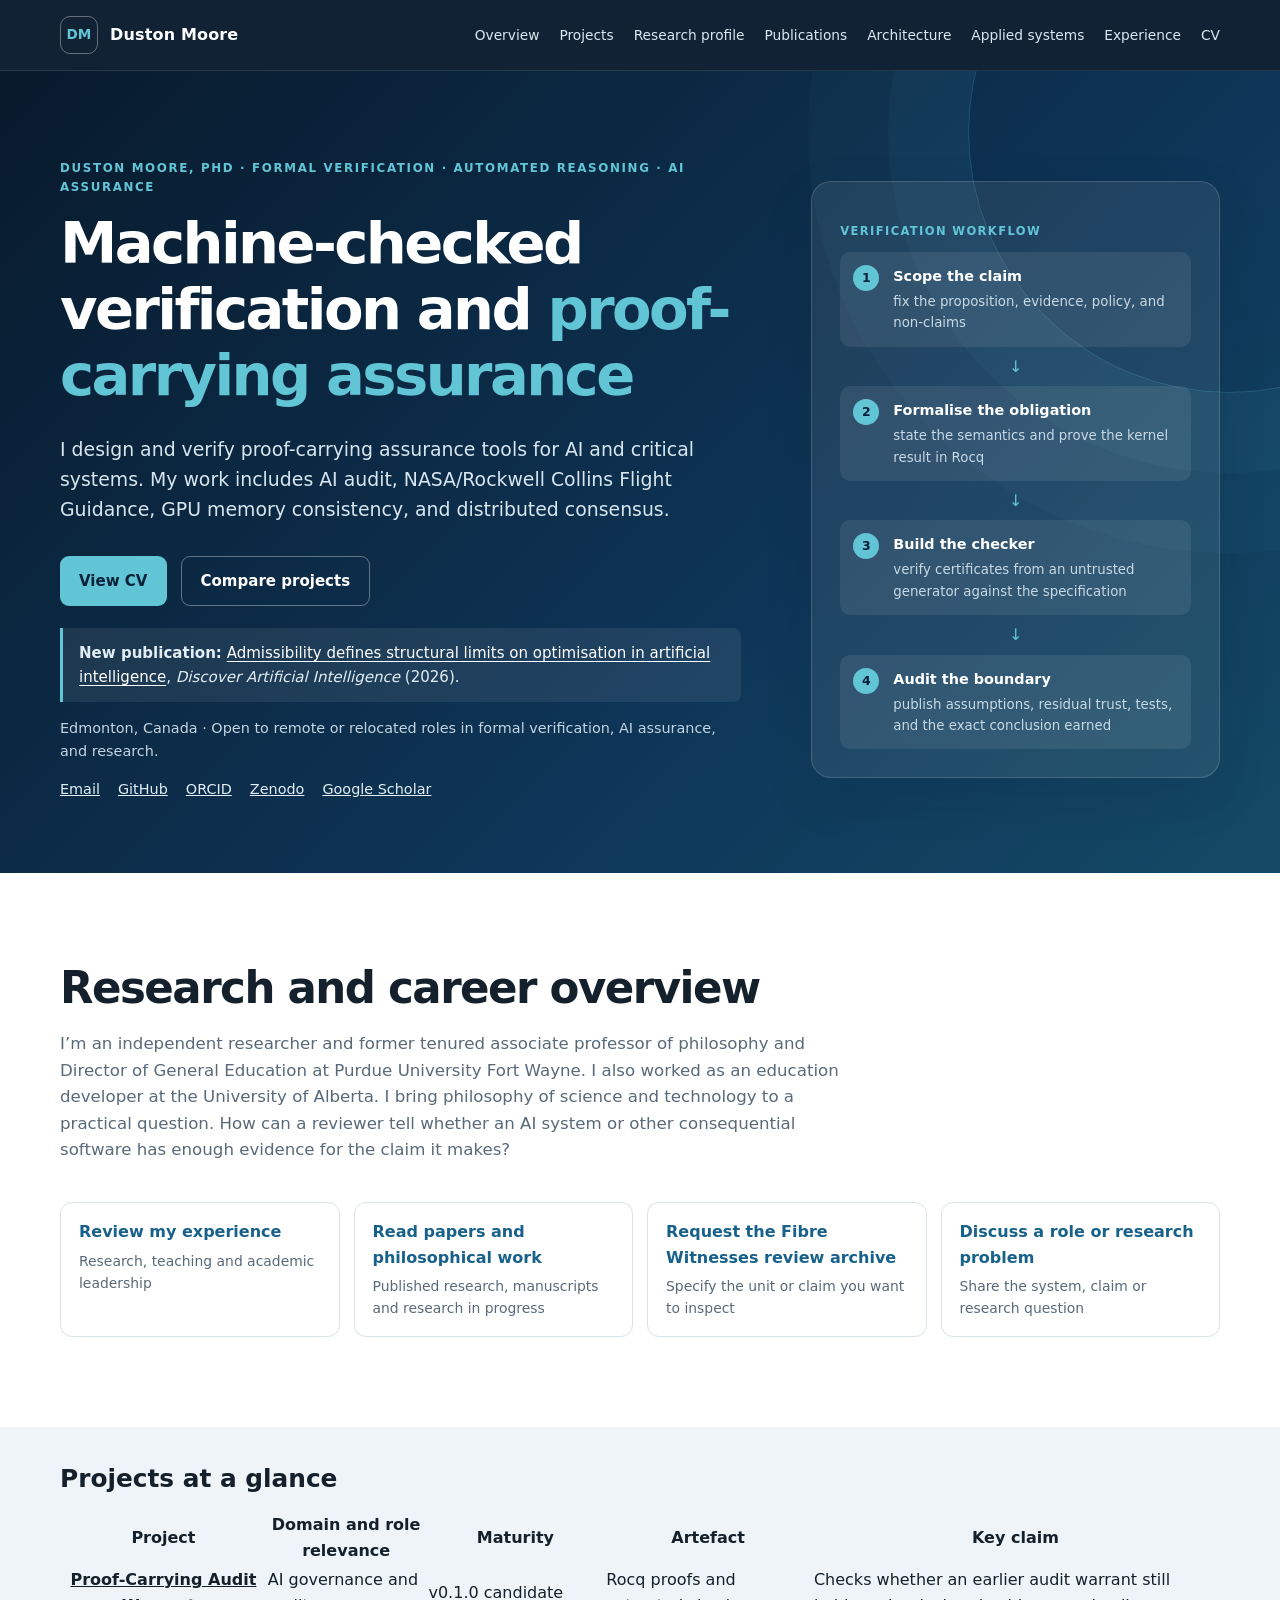
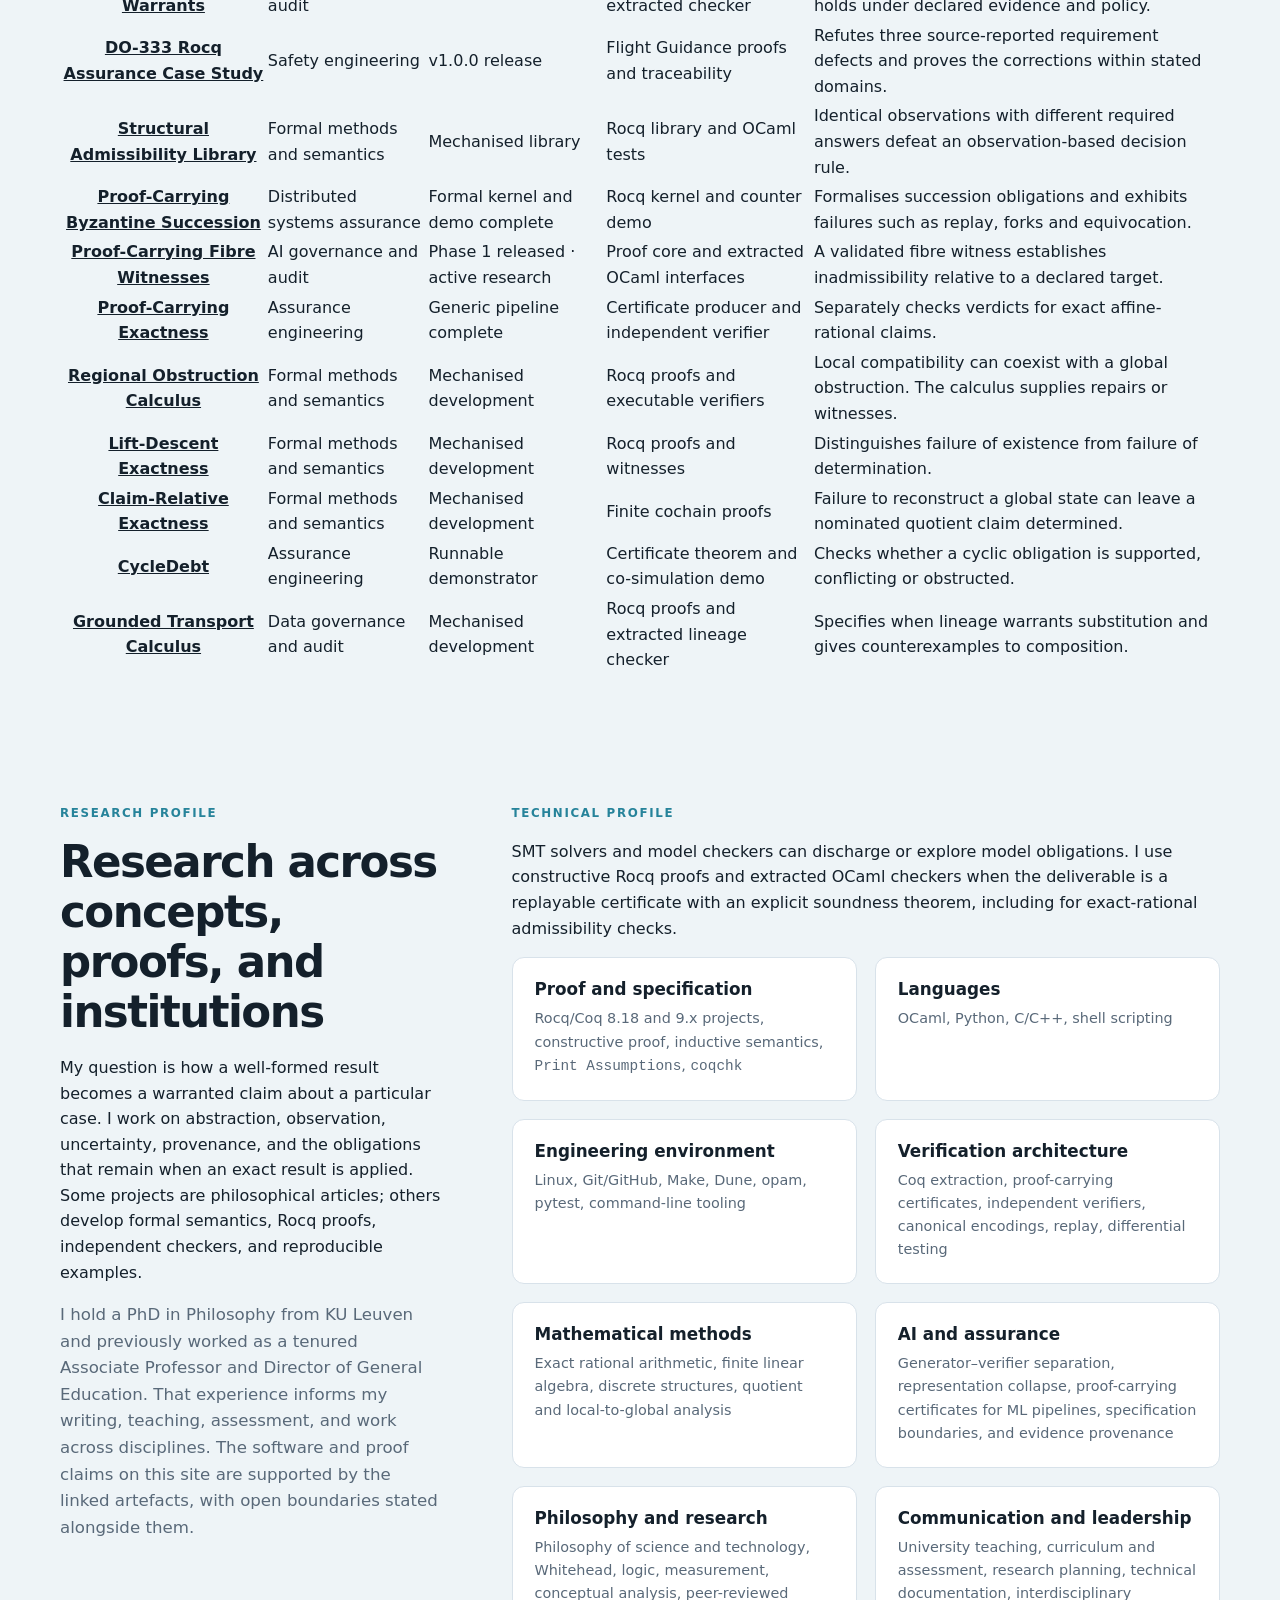
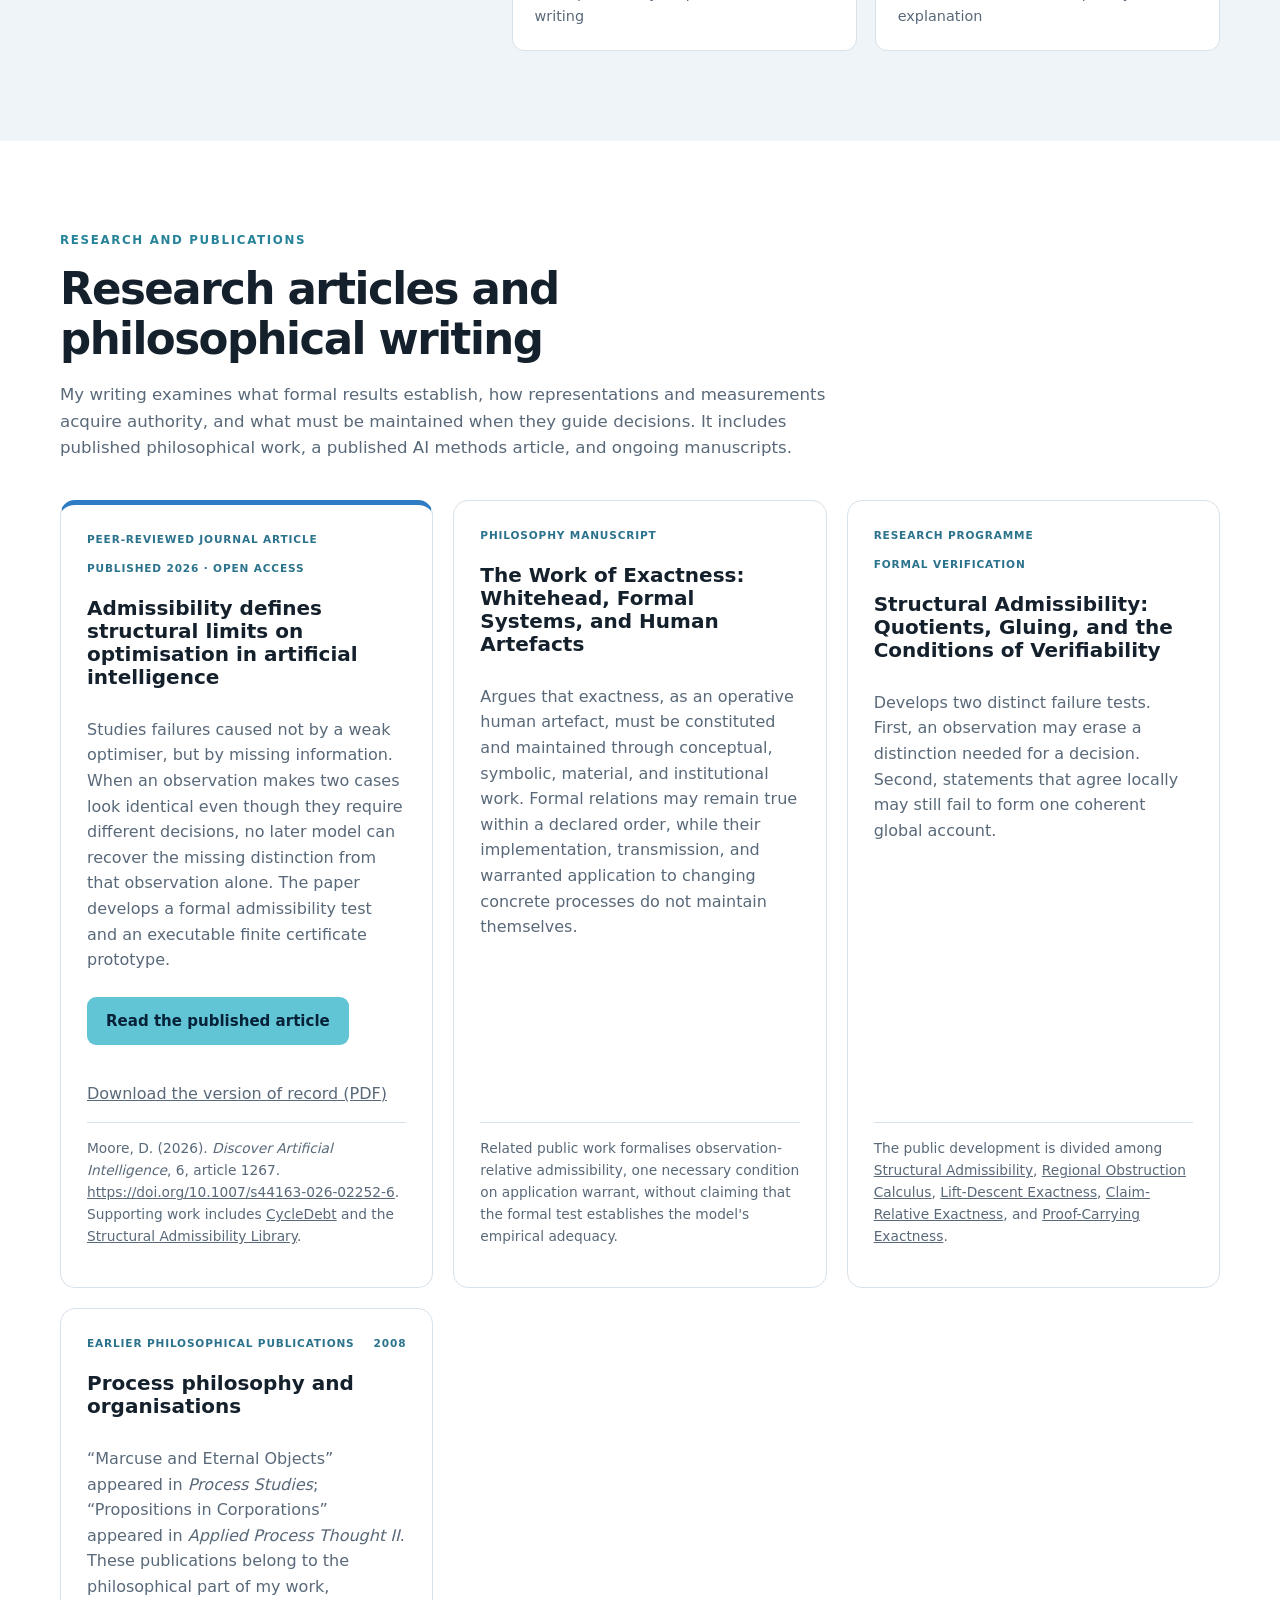
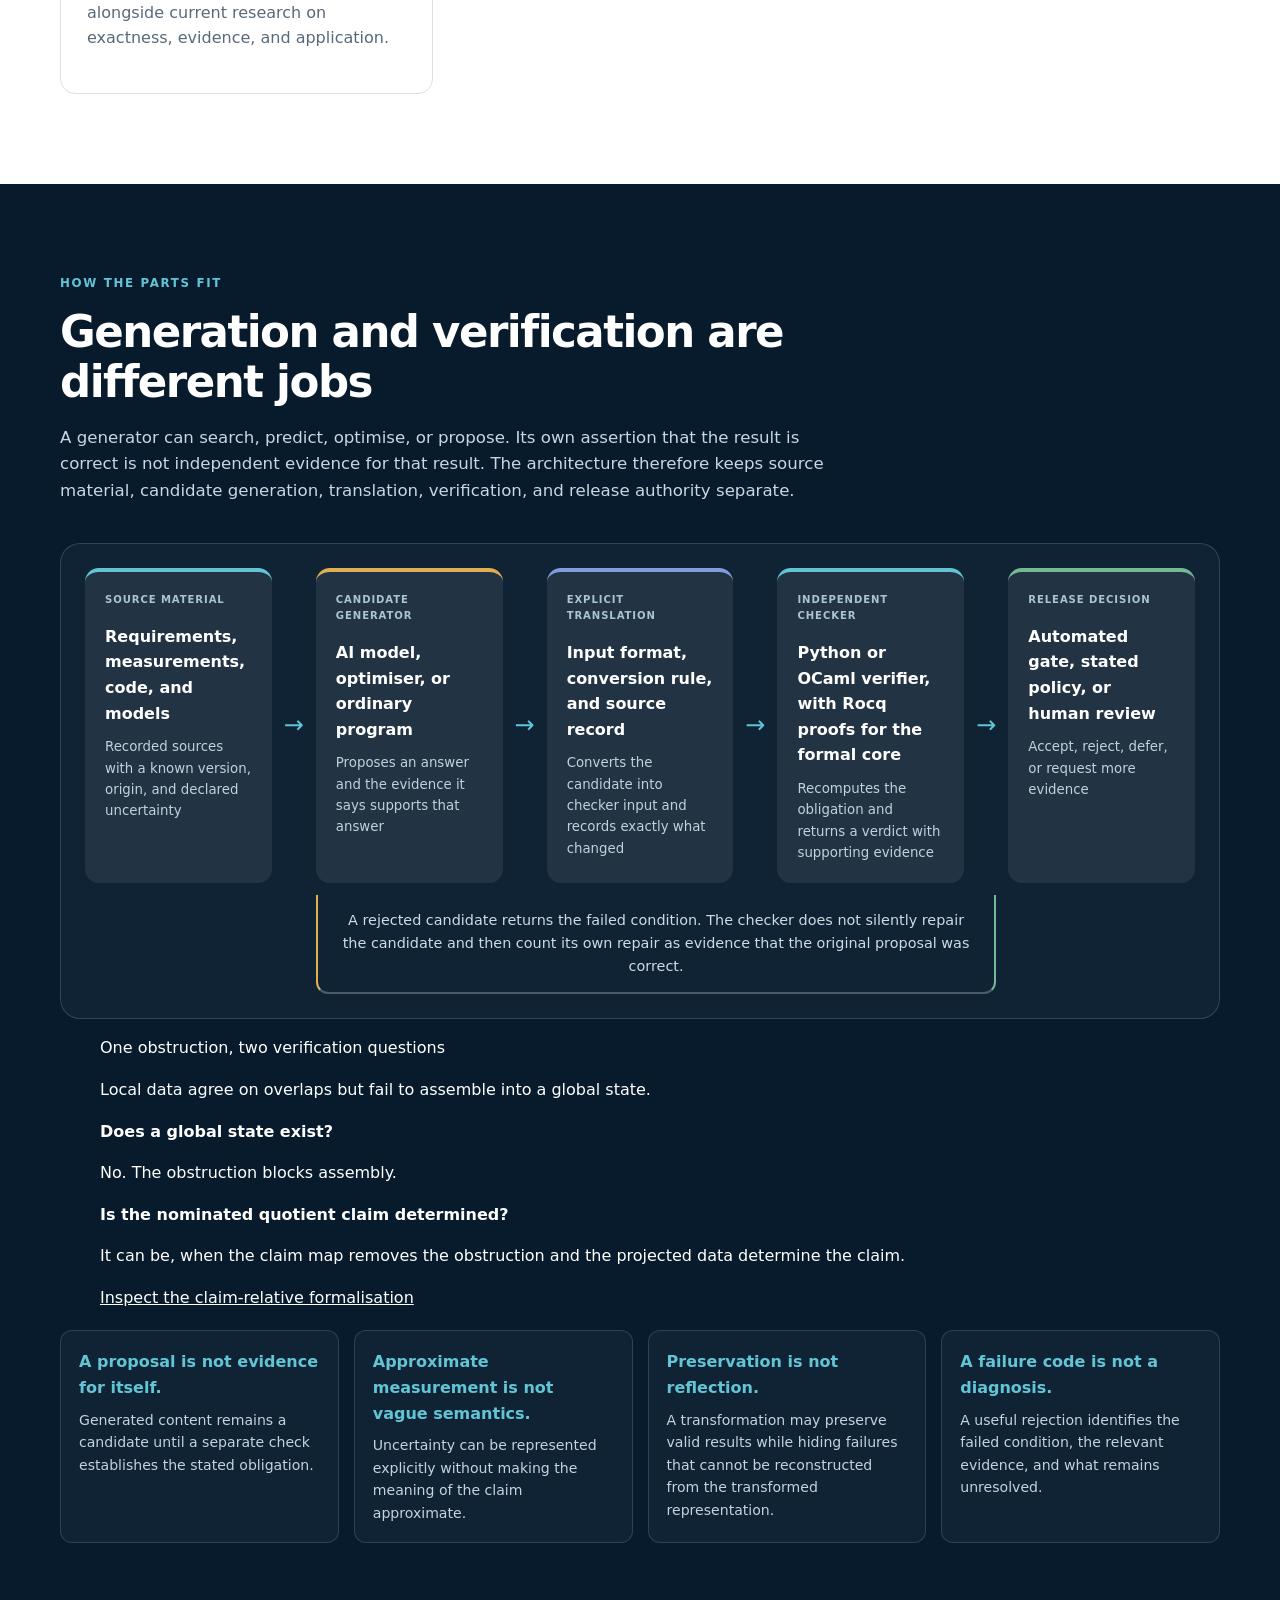
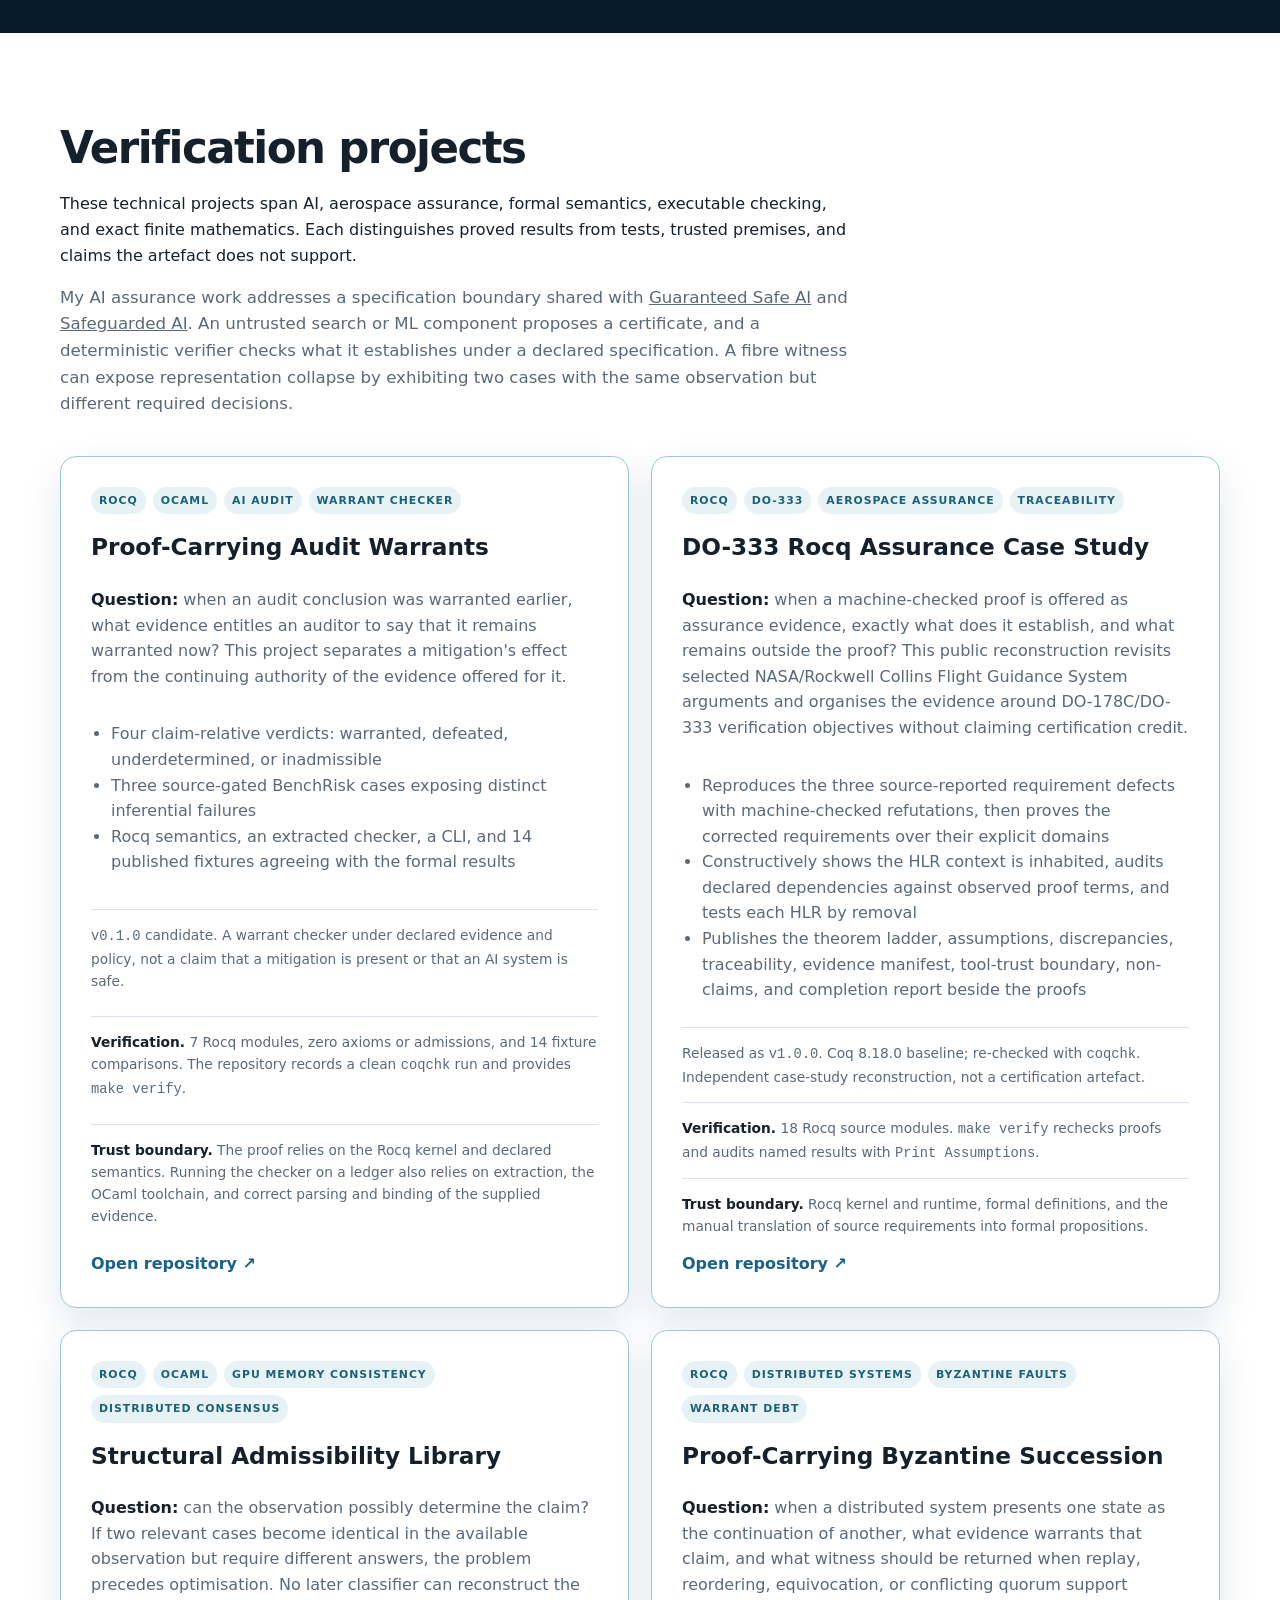
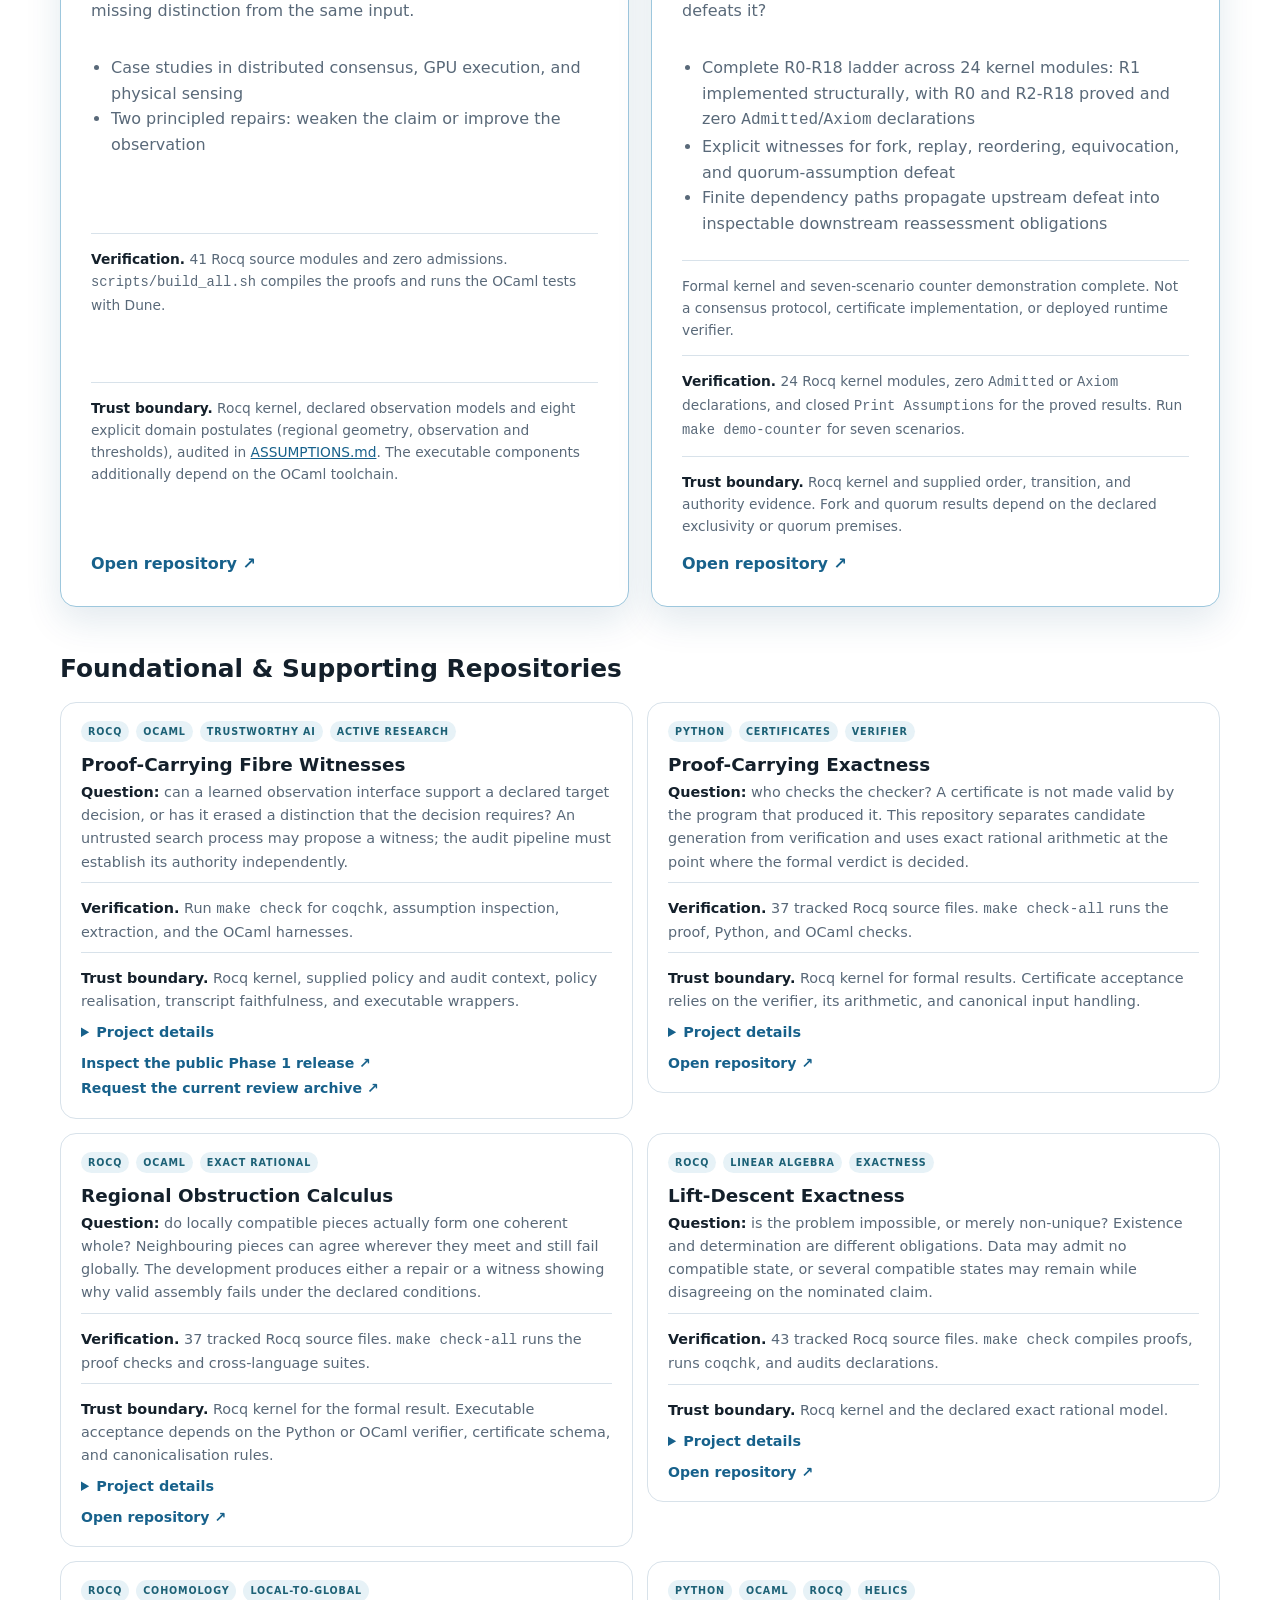
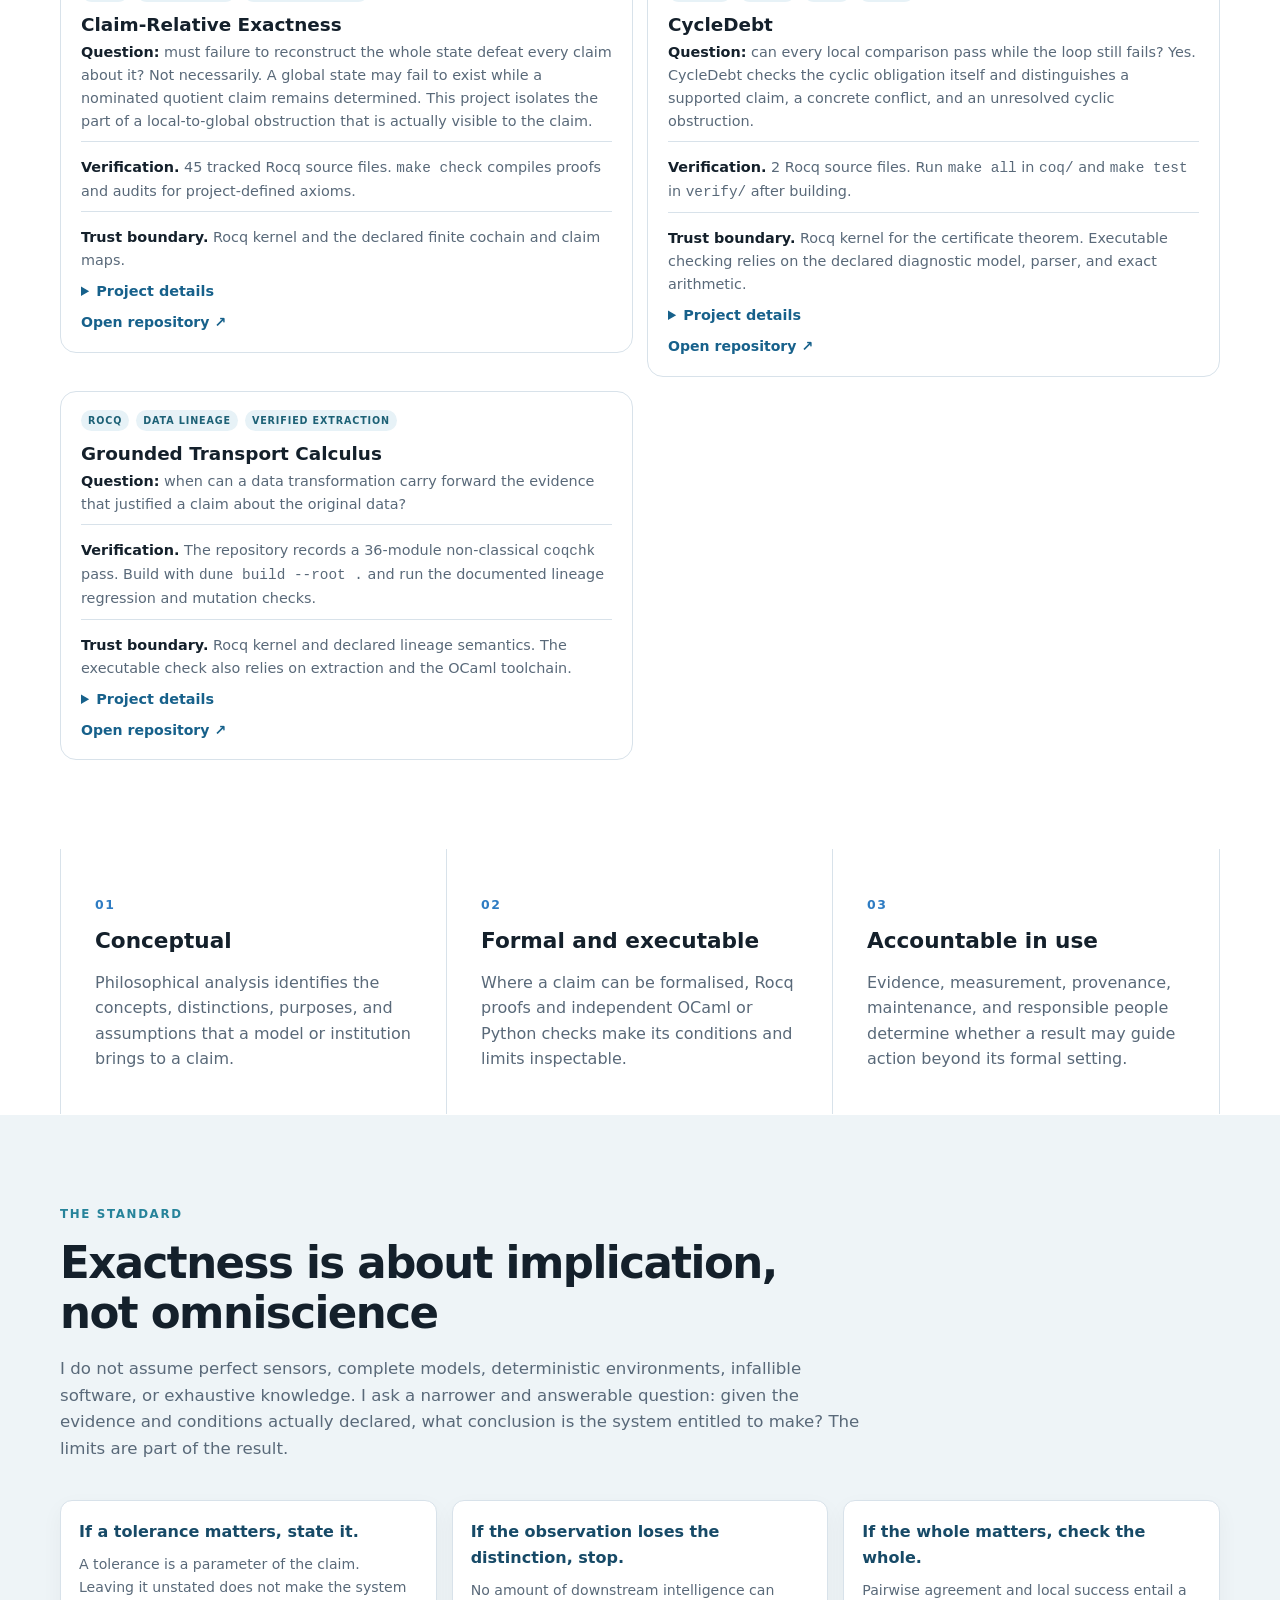
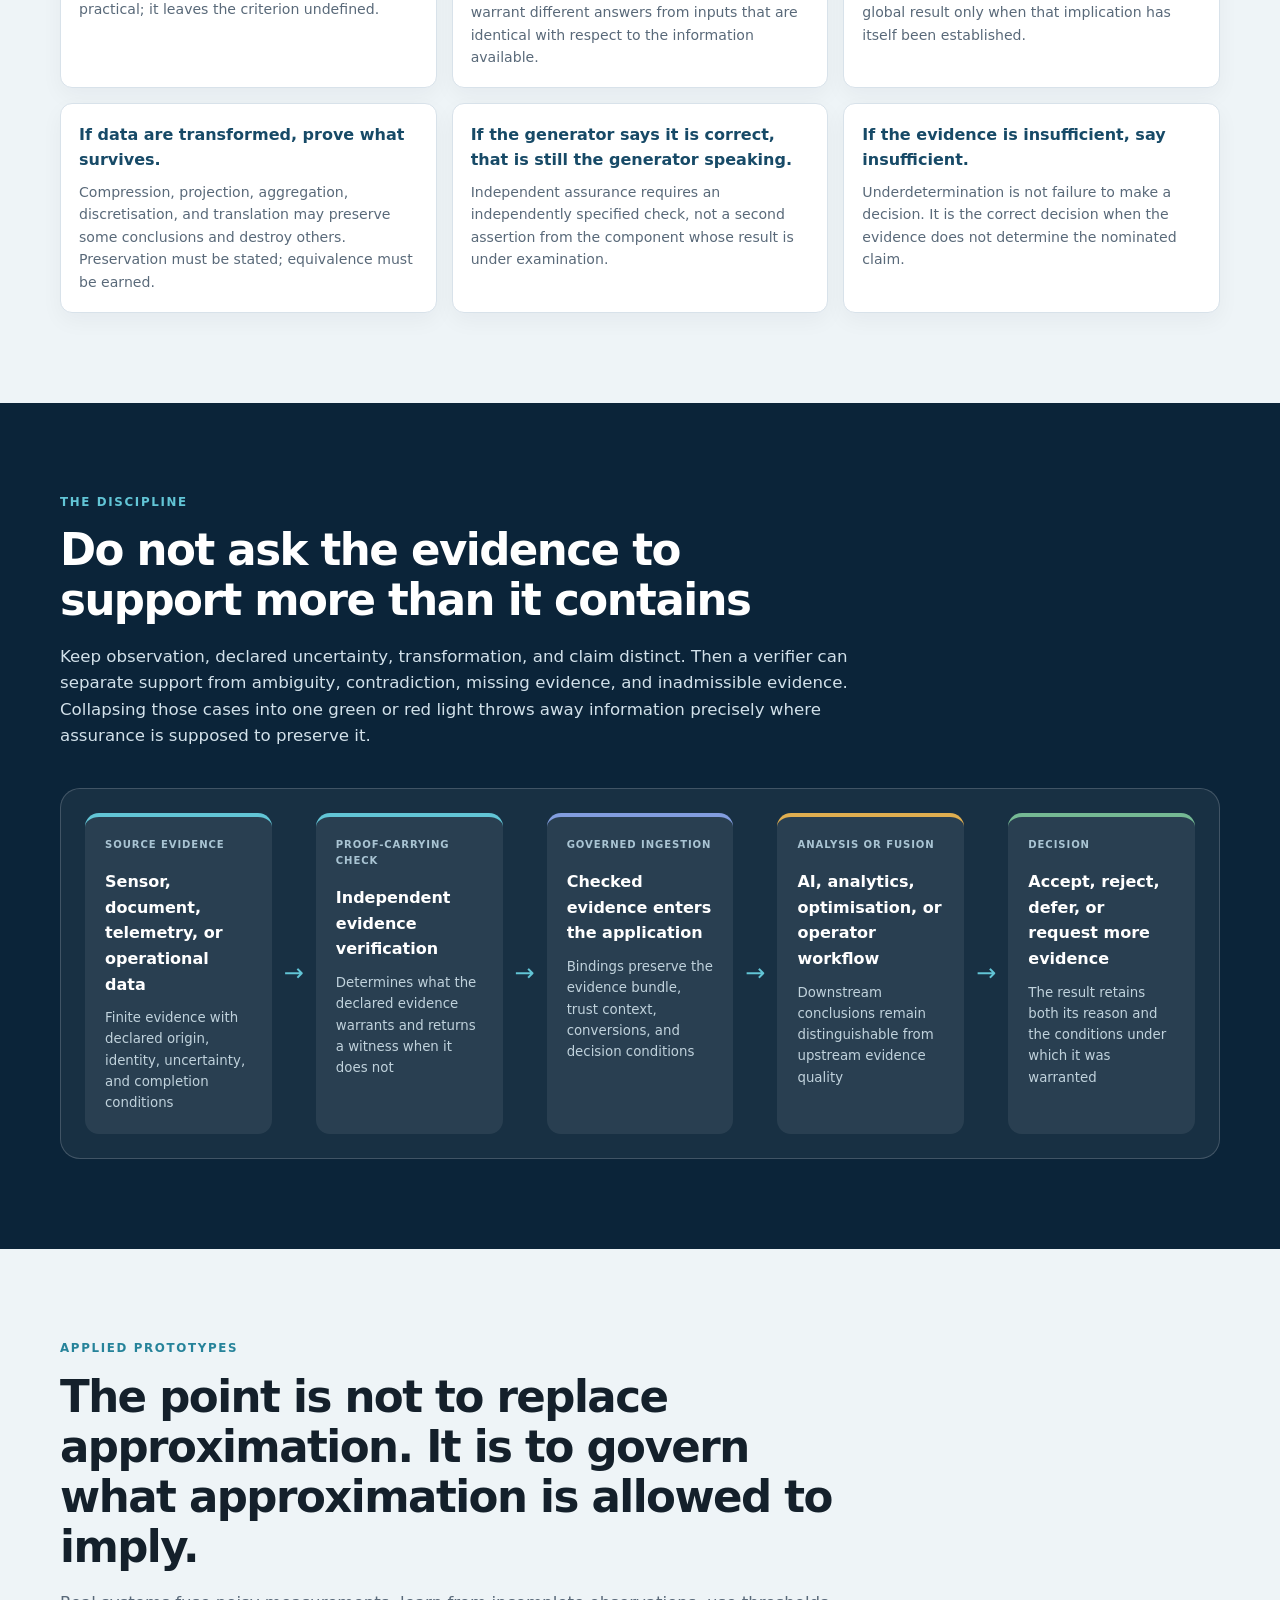
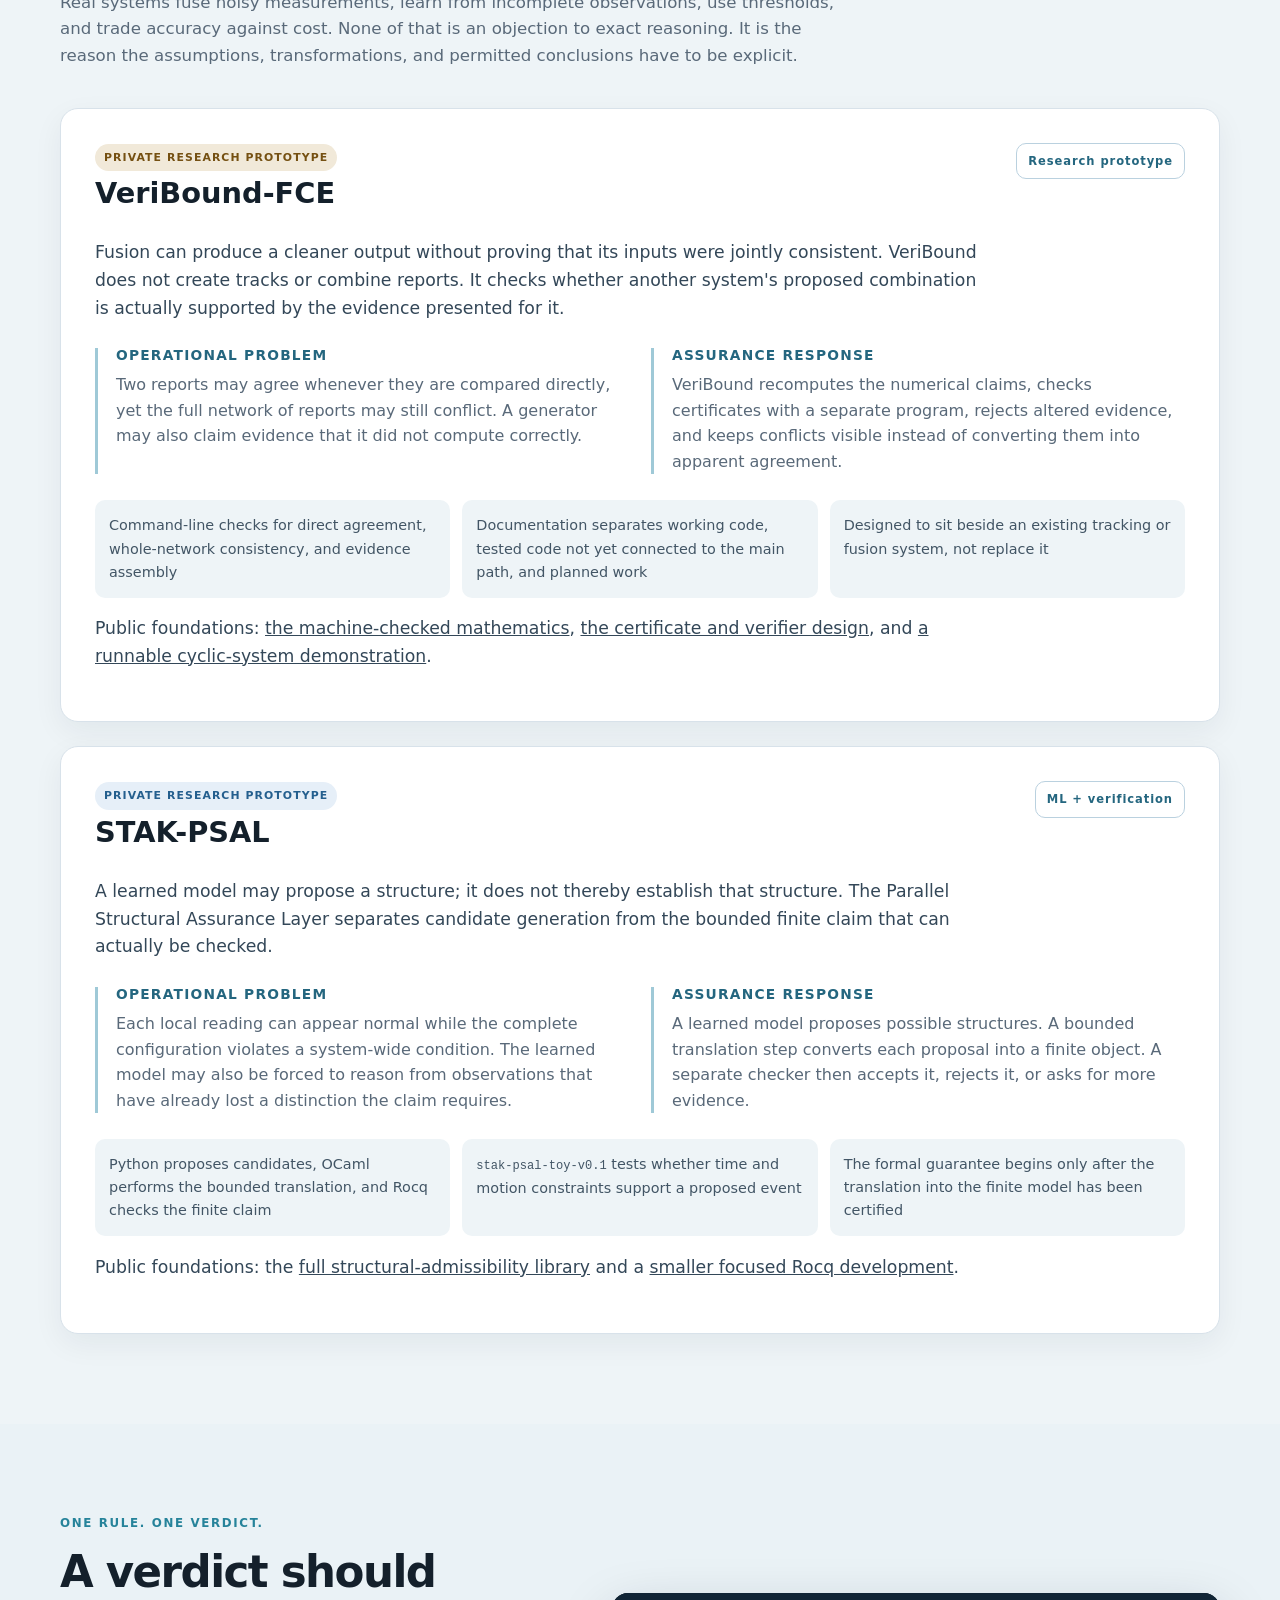
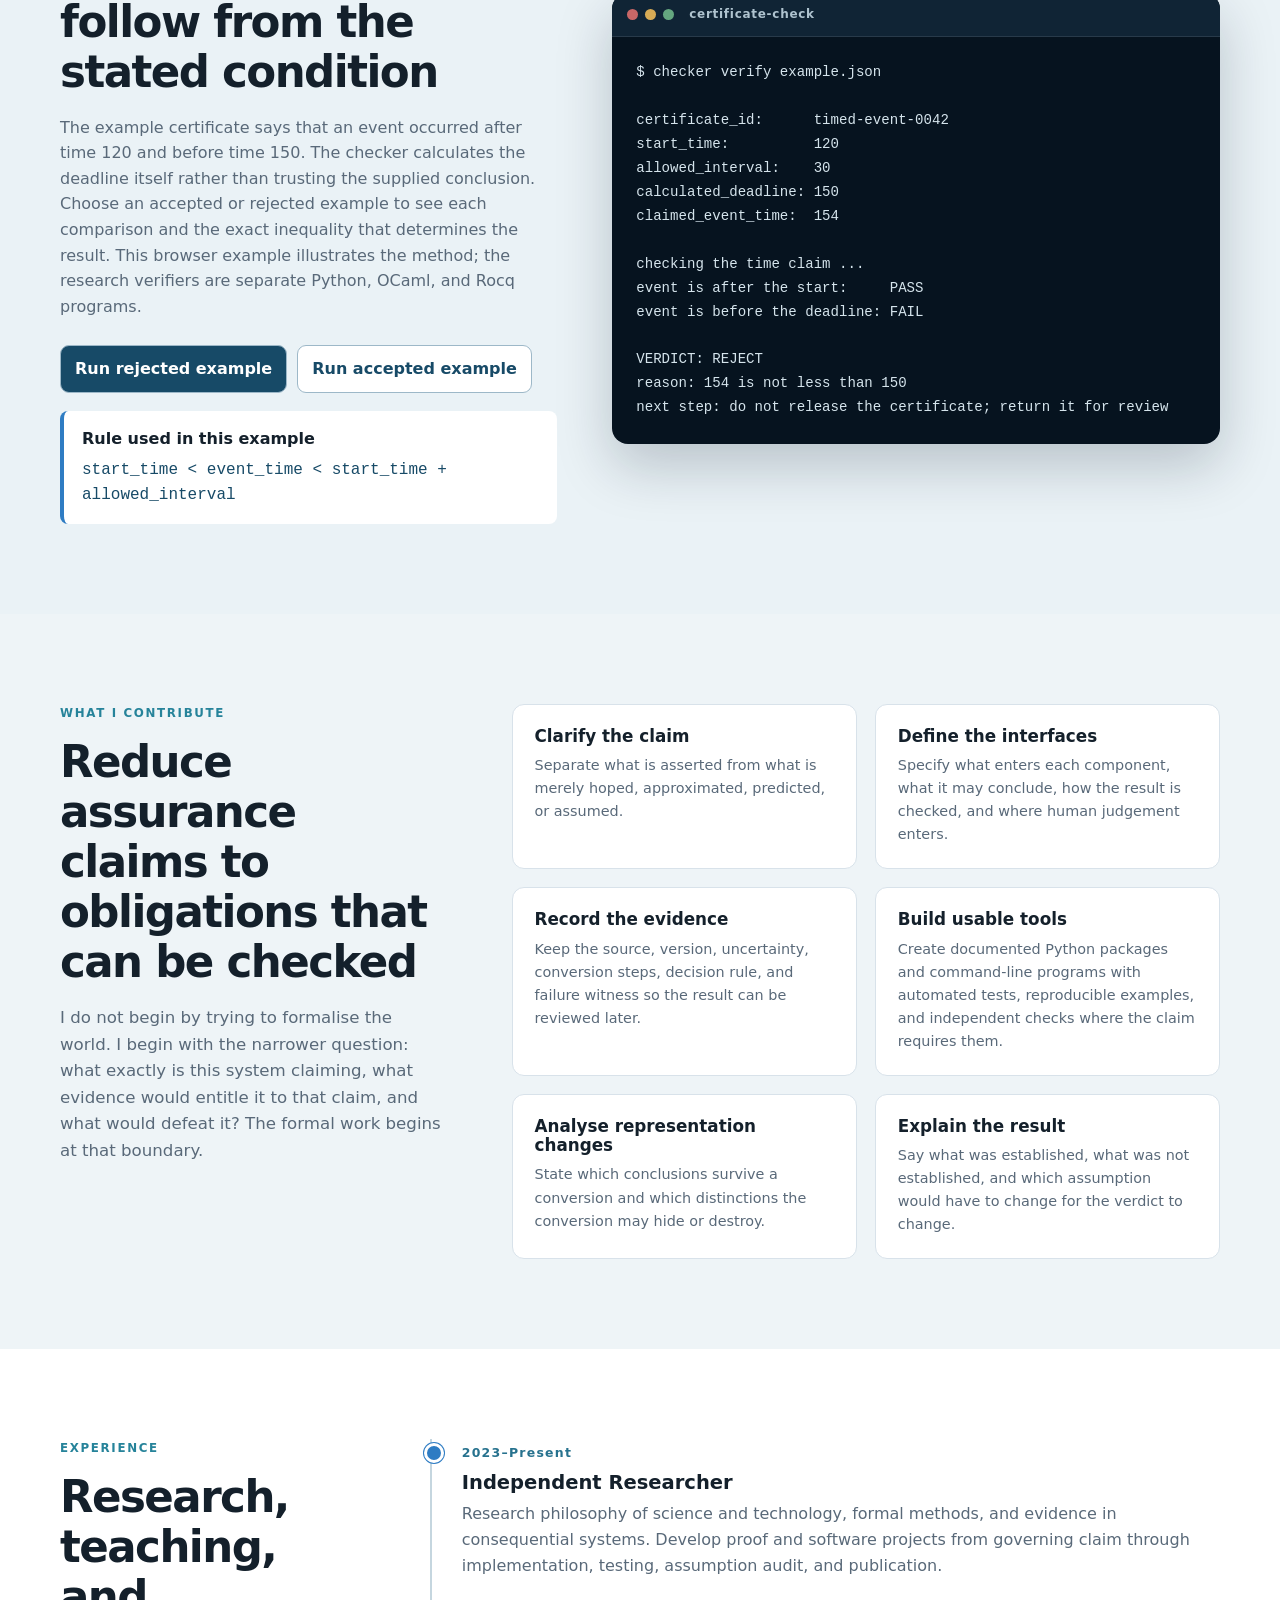
==== commit 671bb8bf: "Lead with portfolio context and an eleven-project matrix" ====
--- a/index.html
+++ b/index.html
@@ -21,11 +21,12 @@
       </a>
       <button class="nav-toggle" aria-expanded="false" aria-controls="site-nav">Menu</button>
       <nav id="site-nav" aria-label="Primary navigation">
-        <a href="#work">Projects</a>
+        <a href="#overview">Overview</a>
+        <a href="#flagships">Projects</a>
         <a href="#about">Research profile</a>
+        <a href="#writing">Publications</a>
+        <a href="#architecture">Architecture</a>
         <a href="#applied">Applied systems</a>
-        <a href="#architecture">Architecture</a>
-        <a href="#writing">Publications</a>
         <a href="#experience">Experience</a>
         <a href="cv.html">CV</a>
       </nav>
@@ -41,7 +42,7 @@
           <p class="lead">I design and verify proof-carrying assurance tools for AI and critical systems. My work includes AI audit, NASA/Rockwell Collins Flight Guidance, GPU memory consistency, and distributed consensus.</p>
           <div class="actions">
             <a class="button primary" href="cv.html">View CV</a>
-            <a class="button secondary" href="#flagships">Explore flagship artefacts</a>
+            <a class="button secondary" href="#flagships">Compare projects</a>
           </div>
           <p class="latest-publication"><strong>New publication:</strong> <a href="https://doi.org/10.1007/s44163-026-02252-6">Admissibility defines structural limits on optimisation in artificial intelligence</a>, <em>Discover Artificial Intelligence</em> (2026).</p>
           <p class="availability">Edmonton, Canada · Open to remote or relocated roles in formal verification, AI assurance, and research.</p>
@@ -69,14 +70,170 @@
       </div>
     </section>
 
+    <section class="section" id="overview" aria-labelledby="overview-heading">
+      <div class="wrap">
+        <div class="section-head">
+          <h2 id="overview-heading">Research and career overview</h2>
+          <p>I’m an independent researcher and former tenured associate professor of philosophy and Director of General Education at Purdue University Fort Wayne. I also worked as an education developer at the University of Alberta. I bring philosophy of science and technology to a practical question. How can a reviewer tell whether an AI system or other consequential software has enough evidence for the claim it makes?</p>
+        </div>
+        <div class="flagship-grid">
+          <a href="#experience"><strong>Review my experience</strong><span>Research, teaching and academic leadership</span></a>
+          <a href="#writing"><strong>Read papers and philosophical work</strong><span>Published research, manuscripts and research in progress</span></a>
+          <a href="mailto:dhwcmoore@gmail.com?subject=Proof-Carrying%20Fibre%20Witnesses%20review%20archive&amp;body=I%20would%20like%20to%20review%20the%20current%20archive.%0A%0AUnit%20or%20claim%20of%20interest%3A%0A"><strong>Request the Fibre Witnesses review archive</strong><span>Specify the unit or claim you want to inspect</span></a>
+          <a href="mailto:dhwcmoore@gmail.com?subject=Portfolio%20enquiry&amp;body=I%20would%20like%20to%20discuss%3A%0A%0ASystem%2C%20claim%2C%20or%20research%20question%3A%0A"><strong>Discuss a role or research problem</strong><span>Share the system, claim or research question</span></a>
+        </div>
+      </div>
+    </section>
+
     <section class="flagships" id="flagships" aria-labelledby="flagships-heading">
       <div class="wrap">
-        <h2 id="flagships-heading">Flagship artefacts</h2>
-        <div class="flagship-grid">
-          <a href="#audit-warrants"><strong>Proof-Carrying Audit Warrants</strong> <span>AI assurance · Extracted checker and 14 published fixtures</span></a>
-          <a href="#do333"><strong>DO-333 Rocq Assurance Case Study</strong> <span>Aerospace verification · Flight Guidance requirement proofs</span></a>
-          <a href="#structural-admissibility"><strong>Structural Admissibility Library</strong> <span>Formal foundations · 41 Rocq modules, including GPU and consensus models</span></a>
-          <a href="#byzantine-succession"><strong>Proof-Carrying Byzantine Succession</strong> <span>Distributed verification · 24 kernel modules and seven demo scenarios</span></a>
+        <h2 id="flagships-heading">Projects at a glance</h2>
+        <div class="project-table-scroll" role="region" aria-labelledby="flagships-heading" tabindex="0">
+          <table class="project-table">
+            <thead><tr><th scope="col">Project</th><th scope="col">Domain and role relevance</th><th scope="col">Maturity</th><th scope="col">Artefact</th><th scope="col">Key claim</th></tr></thead>
+            <tbody>
+              <tr><th scope="row"><a href="#audit-warrants">Proof-Carrying Audit Warrants</a></th><td>AI governance and audit</td><td>v0.1.0 candidate</td><td>Rocq proofs and extracted checker</td><td>Checks whether an earlier audit warrant still holds under declared evidence and policy.</td></tr>
+              <tr><th scope="row"><a href="#do333">DO-333 Rocq Assurance Case Study</a></th><td>Safety engineering</td><td>v1.0.0 release</td><td>Flight Guidance proofs and traceability</td><td>Refutes three source-reported requirement defects and proves the corrections within stated domains.</td></tr>
+              <tr><th scope="row"><a href="#structural-admissibility">Structural Admissibility Library</a></th><td>Formal methods and semantics</td><td>Mechanised library</td><td>Rocq library and OCaml tests</td><td>Identical observations with different required answers defeat an observation-based decision rule.</td></tr>
+              <tr><th scope="row"><a href="#byzantine-succession">Proof-Carrying Byzantine Succession</a></th><td>Distributed systems assurance</td><td>Formal kernel and demo complete</td><td>Rocq kernel and counter demo</td><td>Formalises succession obligations and exhibits failures such as replay, forks and equivocation.</td></tr>
+              <tr><th scope="row"><a href="#fibre-witnesses">Proof-Carrying Fibre Witnesses</a></th><td>AI governance and audit</td><td>Phase 1 released · active research</td><td>Proof core and extracted OCaml interfaces</td><td>A validated fibre witness establishes inadmissibility relative to a declared target.</td></tr>
+              <tr><th scope="row"><a href="#proof-carrying-exactness">Proof-Carrying Exactness</a></th><td>Assurance engineering</td><td>Generic pipeline complete</td><td>Certificate producer and independent verifier</td><td>Separately checks verdicts for exact affine-rational claims.</td></tr>
+              <tr><th scope="row"><a href="#regional-obstruction">Regional Obstruction Calculus</a></th><td>Formal methods and semantics</td><td>Mechanised development</td><td>Rocq proofs and executable verifiers</td><td>Local compatibility can coexist with a global obstruction. The calculus supplies repairs or witnesses.</td></tr>
+              <tr><th scope="row"><a href="#lift-descent">Lift-Descent Exactness</a></th><td>Formal methods and semantics</td><td>Mechanised development</td><td>Rocq proofs and witnesses</td><td>Distinguishes failure of existence from failure of determination.</td></tr>
+              <tr><th scope="row"><a href="#claim-relative">Claim-Relative Exactness</a></th><td>Formal methods and semantics</td><td>Mechanised development</td><td>Finite cochain proofs</td><td>Failure to reconstruct a global state can leave a nominated quotient claim determined.</td></tr>
+              <tr><th scope="row"><a href="#cycledebt">CycleDebt</a></th><td>Assurance engineering</td><td>Runnable demonstrator</td><td>Certificate theorem and co-simulation demo</td><td>Checks whether a cyclic obligation is supported, conflicting or obstructed.</td></tr>
+              <tr><th scope="row"><a href="#grounded-transport">Grounded Transport Calculus</a></th><td>Data governance and audit</td><td>Mechanised development</td><td>Rocq proofs and extracted lineage checker</td><td>Specifies when lineage warrants substitution and gives counterexamples to composition.</td></tr>
+            </tbody>
+          </table>
+        </div>
+      </div>
+    </section>
+
+    <section class="section alt" id="about">
+      <div class="wrap approach-grid">
+        <div>
+          <p class="eyebrow">Research profile</p>
+          <h2>Research across concepts, proofs, and institutions</h2>
+          <p>My question is how a well-formed result becomes a warranted claim about a particular case. I work on abstraction, observation, uncertainty, provenance, and the obligations that remain when an exact result is applied. Some projects are philosophical articles; others develop formal semantics, Rocq proofs, independent checkers, and reproducible examples.</p>
+          <p>I hold a PhD in Philosophy from KU Leuven and previously worked as a tenured Associate Professor and Director of General Education. That experience informs my writing, teaching, assessment, and work across disciplines. The software and proof claims on this site are supported by the linked artefacts, with open boundaries stated alongside them.</p>
+        </div>
+        <div>
+          <p class="eyebrow">Technical profile</p>
+          <p>SMT solvers and model checkers can discharge or explore model obligations. I use constructive Rocq proofs and extracted OCaml checkers when the deliverable is a replayable certificate with an explicit soundness theorem, including for exact-rational admissibility checks.</p>
+          <div class="capabilities">
+            <div><h3>Proof and specification</h3><p>Rocq/Coq 8.18 and 9.x projects, constructive proof, inductive semantics, <code>Print Assumptions</code>, <code>coqchk</code></p></div>
+            <div><h3>Languages</h3><p>OCaml, Python, C/C++, shell scripting</p></div>
+            <div><h3>Engineering environment</h3><p>Linux, Git/GitHub, Make, Dune, opam, pytest, command-line tooling</p></div>
+            <div><h3>Verification architecture</h3><p>Coq extraction, proof-carrying certificates, independent verifiers, canonical encodings, replay, differential testing</p></div>
+            <div><h3>Mathematical methods</h3><p>Exact rational arithmetic, finite linear algebra, discrete structures, quotient and local-to-global analysis</p></div>
+            <div><h3>AI and assurance</h3><p>Generator–verifier separation, representation collapse, proof-carrying certificates for ML pipelines, specification boundaries, and evidence provenance</p></div>
+            <div><h3>Philosophy and research</h3><p>Philosophy of science and technology, Whitehead, logic, measurement, conceptual analysis, peer-reviewed writing</p></div>
+            <div><h3>Communication and leadership</h3><p>University teaching, curriculum and assessment, research planning, technical documentation, interdisciplinary explanation</p></div>
+          </div>
+        </div>
+      </div>
+    </section>
+
+    <section class="section" id="writing">
+      <div class="wrap">
+        <div class="section-head">
+          <p class="eyebrow">Research and publications</p>
+          <h2>Research articles and philosophical writing</h2>
+          <p>My writing examines what formal results establish, how representations and measurements acquire authority, and what must be maintained when they guide decisions. It includes published philosophical work, a published AI methods article, and ongoing manuscripts.</p>
+        </div>
+
+        <div class="writing-grid">
+          <article class="writing-card featured-writing">
+            <div class="writing-meta"><span>Peer-reviewed journal article</span><span>Published 2026 · Open access</span></div>
+            <h3>Admissibility defines structural limits on optimisation in artificial intelligence</h3>
+            <p>Studies failures caused not by a weak optimiser, but by missing information. When an observation makes two cases look identical even though they require different decisions, no later model can recover the missing distinction from that observation alone. The paper develops a formal admissibility test and an executable finite certificate prototype.</p>
+            <a class="button primary manuscript-button" href="https://doi.org/10.1007/s44163-026-02252-6">Read the published article</a>
+            <p><a href="Admissibility_Defines_Structural_Limits_Published.pdf" target="_blank" rel="noopener">Download the version of record (PDF)</a></p>
+            <p class="writing-status">Moore, D. (2026). <em>Discover Artificial Intelligence</em>, 6, article 1267. <a href="https://doi.org/10.1007/s44163-026-02252-6">https://doi.org/10.1007/s44163-026-02252-6</a>. Supporting work includes <a href="https://github.com/dhwcmoore/finite-regional-residue-obstruction">CycleDebt</a> and the <a href="https://github.com/dhwcmoore/structural-admissibility">Structural Admissibility Library</a>.</p>
+          </article>
+
+          <article class="writing-card">
+            <div class="writing-meta"><span>Philosophy manuscript</span></div>
+            <h3>The Work of Exactness: Whitehead, Formal Systems, and Human Artefacts</h3>
+            <p>Argues that exactness, as an operative human artefact, must be constituted and maintained through conceptual, symbolic, material, and institutional work. Formal relations may remain true within a declared order, while their implementation, transmission, and warranted application to changing concrete processes do not maintain themselves.</p>
+            <p class="writing-status">Related public work formalises observation-relative admissibility, one necessary condition on application warrant, without claiming that the formal test establishes the model's empirical adequacy.</p>
+          </article>
+
+          <article class="writing-card">
+            <div class="writing-meta"><span>Research programme</span><span>Formal verification</span></div>
+            <h3>Structural Admissibility: Quotients, Gluing, and the Conditions of Verifiability</h3>
+            <p>Develops two distinct failure tests. First, an observation may erase a distinction needed for a decision. Second, statements that agree locally may still fail to form one coherent global account.</p>
+            <p class="writing-status">The public development is divided among <a href="https://github.com/dhwcmoore/structural-admissibility">Structural Admissibility</a>, <a href="https://github.com/dhwcmoore/regional-obstruction-calculus">Regional Obstruction Calculus</a>, <a href="https://github.com/dhwcmoore/lift-descent-exactness">Lift-Descent Exactness</a>, <a href="https://github.com/dhwcmoore/claim-relative-exactness">Claim-Relative Exactness</a>, and <a href="https://github.com/dhwcmoore/proof-carrying-exactness">Proof-Carrying Exactness</a>.</p>
+          </article>
+
+          <article class="writing-card">
+            <div class="writing-meta"><span>Earlier philosophical publications</span><span>2008</span></div>
+            <h3>Process philosophy and organisations</h3>
+            <p>“Marcuse and Eternal Objects” appeared in <em>Process Studies</em>; “Propositions in Corporations” appeared in <em>Applied Process Thought II</em>. These publications belong to the philosophical part of my work, alongside current research on exactness, evidence, and application.</p>
+          </article>
+        </div>
+      </div>
+    </section>
+
+    <section class="section architecture-section" id="architecture">
+      <div class="wrap">
+        <div class="section-head">
+          <p class="eyebrow">How the parts fit</p>
+          <h2>Generation and verification are different jobs</h2>
+          <p>A generator can search, predict, optimise, or propose. Its own assertion that the result is correct is not independent evidence for that result. The architecture therefore keeps source material, candidate generation, translation, verification, and release authority separate.</p>
+        </div>
+
+        <div class="architecture-board" aria-label="AI-assisted assurance architecture">
+          <div class="arch-node source">
+            <span class="arch-kicker">Source material</span>
+            <strong>Requirements, measurements, code, and models</strong>
+            <small>Recorded sources with a known version, origin, and declared uncertainty</small>
+          </div>
+          <div class="arch-arrow" aria-hidden="true">→</div>
+          <div class="arch-node propose">
+            <span class="arch-kicker">Candidate generator</span>
+            <strong>AI model, optimiser, or ordinary program</strong>
+            <small>Proposes an answer and the evidence it says supports that answer</small>
+          </div>
+          <div class="arch-arrow" aria-hidden="true">→</div>
+          <div class="arch-node adapter">
+            <span class="arch-kicker">Explicit translation</span>
+            <strong>Input format, conversion rule, and source record</strong>
+            <small>Converts the candidate into checker input and records exactly what changed</small>
+          </div>
+          <div class="arch-arrow" aria-hidden="true">→</div>
+          <div class="arch-node verify">
+            <span class="arch-kicker">Independent checker</span>
+            <strong>Python or OCaml verifier, with Rocq proofs for the formal core</strong>
+            <small>Recomputes the obligation and returns a verdict with supporting evidence</small>
+          </div>
+          <div class="arch-arrow" aria-hidden="true">→</div>
+          <div class="arch-node decide">
+            <span class="arch-kicker">Release decision</span>
+            <strong>Automated gate, stated policy, or human review</strong>
+            <small>Accept, reject, defer, or request more evidence</small>
+          </div>
+
+          <div class="feedback-line">
+            <span>A rejected candidate returns the failed condition. The checker does not silently repair the candidate and then count its own repair as evidence that the original proposal was correct.</span>
+          </div>
+        </div>
+
+        <figure class="obstruction-figure" aria-labelledby="obstruction-title">
+          <figcaption id="obstruction-title">One obstruction, two verification questions</figcaption>
+          <p>Local data agree on overlaps but fail to assemble into a global state.</p>
+          <div class="obstruction-branches">
+            <div><strong>Does a global state exist?</strong><p>No. The obstruction blocks assembly.</p></div>
+            <div><strong>Is the nominated quotient claim determined?</strong><p>It can be, when the claim map removes the obstruction and the projected data determine the claim.</p></div>
+          </div>
+          <a href="#claim-relative">Inspect the claim-relative formalisation</a>
+        </figure>
+
+        <div class="architecture-principles">
+          <div><strong>A proposal is not evidence for itself.</strong><span>Generated content remains a candidate until a separate check establishes the stated obligation.</span></div>
+          <div><strong>Approximate measurement is not vague semantics.</strong><span>Uncertainty can be represented explicitly without making the meaning of the claim approximate.</span></div>
+          <div><strong>Preservation is not reflection.</strong><span>A transformation may preserve valid results while hiding failures that cannot be reconstructed from the transformed representation.</span></div>
+          <div><strong>A failure code is not a diagnosis.</strong><span>A useful rejection identifies the failed condition, the relevant evidence, and what remains unresolved.</span></div>
         </div>
       </div>
     </section>
@@ -85,7 +242,7 @@
       <div class="wrap">
         <div class="section-head">
           <h2>Verification projects</h2>
-          <p>These technical projects span AI, aerospace assurance, formal semantics, executable checking, and exact finite mathematics. Each distinguishes proved results from tests, trusted premises, and claims the artefact does not support. Publications and philosophical work appear below.</p>
+          <p>These technical projects span AI, aerospace assurance, formal semantics, executable checking, and exact finite mathematics. Each distinguishes proved results from tests, trusted premises, and claims the artefact does not support.</p>
           <p>My AI assurance work addresses a specification boundary shared with <a href="https://arxiv.org/abs/2405.06624">Guaranteed Safe AI</a> and <a href="https://aria.org.uk/opportunity-spaces/mathematics-for-safe-ai/safeguarded-ai">Safeguarded AI</a>. An untrusted search or ML component proposes a certificate, and a deterministic verifier checks what it establishes under a declared specification. A fibre witness can expose representation collapse by exhibiting two cases with the same observation but different required decisions.</p>
         </div>
 
@@ -172,7 +329,7 @@
         <section class="supporting-section" aria-labelledby="supporting-heading">
           <h3 id="supporting-heading">Foundational &amp; Supporting Repositories</h3>
           <div class="project-grid supporting-grid">
-            <article class="project supporting-project">
+            <article class="project supporting-project" id="fibre-witnesses">
               <ul class="tags" role="list" aria-label="Project tags">
                 <li>Rocq</li>
                 <li>OCaml</li>
@@ -198,7 +355,7 @@
               </div>
             </article>
 
-            <article class="project supporting-project">
+            <article class="project supporting-project" id="proof-carrying-exactness">
               <ul class="tags" role="list" aria-label="Project tags">
                 <li>Python</li>
                 <li>Certificates</li>
@@ -222,7 +379,7 @@
               </div>
             </article>
 
-            <article class="project supporting-project">
+            <article class="project supporting-project" id="regional-obstruction">
               <ul class="tags" role="list" aria-label="Project tags">
                 <li>Rocq</li>
                 <li>OCaml</li>
@@ -245,7 +402,7 @@
               </div>
             </article>
 
-            <article class="project supporting-project">
+            <article class="project supporting-project" id="lift-descent">
               <ul class="tags" role="list" aria-label="Project tags">
                 <li>Rocq</li>
                 <li>Linear algebra</li>
@@ -268,7 +425,7 @@
               </div>
             </article>
 
-            <article class="project supporting-project">
+            <article class="project supporting-project" id="claim-relative">
               <ul class="tags" role="list" aria-label="Project tags">
                 <li>Rocq</li>
                 <li>Cohomology</li>
@@ -291,7 +448,7 @@
               </div>
             </article>
 
-            <article class="project supporting-project">
+            <article class="project supporting-project" id="cycledebt">
               <ul class="tags" role="list" aria-label="Project tags">
                 <li>Python</li>
                 <li>OCaml</li>
@@ -362,31 +519,6 @@
       </div>
     </section>
 
-    <section class="section alt" id="about">
-      <div class="wrap approach-grid">
-        <div>
-          <p class="eyebrow">Research profile</p>
-          <h2>Research across concepts, proofs, and institutions</h2>
-          <p>My question is how a well-formed result becomes a warranted claim about a particular case. I work on abstraction, observation, uncertainty, provenance, and the obligations that remain when an exact result is applied. Some projects are philosophical articles; others develop formal semantics, Rocq proofs, independent checkers, and reproducible examples.</p>
-          <p>I hold a PhD in Philosophy from KU Leuven and previously worked as a tenured Associate Professor and Director of General Education. That experience informs my writing, teaching, assessment, and work across disciplines. The software and proof claims on this site are supported by the linked artefacts, with open boundaries stated alongside them.</p>
-        </div>
-        <div>
-          <p class="eyebrow">Technical profile</p>
-          <p>SMT solvers and model checkers can discharge or explore model obligations. I use constructive Rocq proofs and extracted OCaml checkers when the deliverable is a replayable certificate with an explicit soundness theorem, including for exact-rational admissibility checks.</p>
-          <div class="capabilities">
-            <div><h3>Proof and specification</h3><p>Rocq/Coq 8.18 and 9.x projects, constructive proof, inductive semantics, <code>Print Assumptions</code>, <code>coqchk</code></p></div>
-            <div><h3>Languages</h3><p>OCaml, Python, C/C++, shell scripting</p></div>
-            <div><h3>Engineering environment</h3><p>Linux, Git/GitHub, Make, Dune, opam, pytest, command-line tooling</p></div>
-            <div><h3>Verification architecture</h3><p>Coq extraction, proof-carrying certificates, independent verifiers, canonical encodings, replay, differential testing</p></div>
-            <div><h3>Mathematical methods</h3><p>Exact rational arithmetic, finite linear algebra, discrete structures, quotient and local-to-global analysis</p></div>
-            <div><h3>AI and assurance</h3><p>Generator–verifier separation, representation collapse, proof-carrying certificates for ML pipelines, specification boundaries, and evidence provenance</p></div>
-            <div><h3>Philosophy and research</h3><p>Philosophy of science and technology, Whitehead, logic, measurement, conceptual analysis, peer-reviewed writing</p></div>
-            <div><h3>Communication and leadership</h3><p>University teaching, curriculum and assessment, research planning, technical documentation, interdisciplinary explanation</p></div>
-          </div>
-        </div>
-      </div>
-    </section>
-
     <section class="section alt" id="standard">
       <div class="wrap">
         <div class="section-head">
@@ -513,59 +645,6 @@
       </div>
     </section>
 
-    <section class="section architecture-section" id="architecture">
-      <div class="wrap">
-        <div class="section-head">
-          <p class="eyebrow">How the parts fit</p>
-          <h2>Generation and verification are different jobs</h2>
-          <p>A generator can search, predict, optimise, or propose. Its own assertion that the result is correct is not independent evidence for that result. The architecture therefore keeps source material, candidate generation, translation, verification, and release authority separate.</p>
-        </div>
-
-        <div class="architecture-board" aria-label="AI-assisted assurance architecture">
-          <div class="arch-node source">
-            <span class="arch-kicker">Source material</span>
-            <strong>Requirements, measurements, code, and models</strong>
-            <small>Recorded sources with a known version, origin, and declared uncertainty</small>
-          </div>
-          <div class="arch-arrow" aria-hidden="true">→</div>
-          <div class="arch-node propose">
-            <span class="arch-kicker">Candidate generator</span>
-            <strong>AI model, optimiser, or ordinary program</strong>
-            <small>Proposes an answer and the evidence it says supports that answer</small>
-          </div>
-          <div class="arch-arrow" aria-hidden="true">→</div>
-          <div class="arch-node adapter">
-            <span class="arch-kicker">Explicit translation</span>
-            <strong>Input format, conversion rule, and source record</strong>
-            <small>Converts the candidate into checker input and records exactly what changed</small>
-          </div>
-          <div class="arch-arrow" aria-hidden="true">→</div>
-          <div class="arch-node verify">
-            <span class="arch-kicker">Independent checker</span>
-            <strong>Python or OCaml verifier, with Rocq proofs for the formal core</strong>
-            <small>Recomputes the obligation and returns a verdict with supporting evidence</small>
-          </div>
-          <div class="arch-arrow" aria-hidden="true">→</div>
-          <div class="arch-node decide">
-            <span class="arch-kicker">Release decision</span>
-            <strong>Automated gate, stated policy, or human review</strong>
-            <small>Accept, reject, defer, or request more evidence</small>
-          </div>
-
-          <div class="feedback-line">
-            <span>A rejected candidate returns the failed condition. The checker does not silently repair the candidate and then count its own repair as evidence that the original proposal was correct.</span>
-          </div>
-        </div>
-
-        <div class="architecture-principles">
-          <div><strong>A proposal is not evidence for itself.</strong><span>Generated content remains a candidate until a separate check establishes the stated obligation.</span></div>
-          <div><strong>Approximate measurement is not vague semantics.</strong><span>Uncertainty can be represented explicitly without making the meaning of the claim approximate.</span></div>
-          <div><strong>Preservation is not reflection.</strong><span>A transformation may preserve valid results while hiding failures that cannot be reconstructed from the transformed representation.</span></div>
-          <div><strong>A failure code is not a diagnosis.</strong><span>A useful rejection identifies the failed condition, the relevant evidence, and what remains unresolved.</span></div>
-        </div>
-      </div>
-    </section>
-
     <section class="section demo-section" id="demo">
       <div class="wrap demo-grid">
         <div>
@@ -612,47 +691,6 @@
       </div>
     </section>
 
-    <section class="section" id="writing">
-      <div class="wrap">
-        <div class="section-head">
-          <p class="eyebrow">Research and publications</p>
-          <h2>Research articles and philosophical writing</h2>
-          <p>My writing examines what formal results establish, how representations and measurements acquire authority, and what must be maintained when they guide decisions. It includes published philosophical work, a published AI methods article, and ongoing manuscripts.</p>
-        </div>
-
-        <div class="writing-grid">
-          <article class="writing-card featured-writing">
-            <div class="writing-meta"><span>Peer-reviewed journal article</span><span>Published 2026 · Open access</span></div>
-            <h3>Admissibility defines structural limits on optimisation in artificial intelligence</h3>
-            <p>Studies failures caused not by a weak optimiser, but by missing information. When an observation makes two cases look identical even though they require different decisions, no later model can recover the missing distinction from that observation alone. The paper develops a formal admissibility test and an executable finite certificate prototype.</p>
-            <a class="button primary manuscript-button" href="https://doi.org/10.1007/s44163-026-02252-6">Read the published article</a>
-            <p><a href="Admissibility_Defines_Structural_Limits_Published.pdf" target="_blank" rel="noopener">Download the version of record (PDF)</a></p>
-            <p class="writing-status">Moore, D. (2026). <em>Discover Artificial Intelligence</em>, 6, article 1267. <a href="https://doi.org/10.1007/s44163-026-02252-6">https://doi.org/10.1007/s44163-026-02252-6</a>. Supporting work includes <a href="https://github.com/dhwcmoore/finite-regional-residue-obstruction">CycleDebt</a> and the <a href="https://github.com/dhwcmoore/structural-admissibility">Structural Admissibility Library</a>.</p>
-          </article>
-
-          <article class="writing-card">
-            <div class="writing-meta"><span>Philosophy manuscript</span></div>
-            <h3>The Work of Exactness: Whitehead, Formal Systems, and Human Artefacts</h3>
-            <p>Argues that exactness, as an operative human artefact, must be constituted and maintained through conceptual, symbolic, material, and institutional work. Formal relations may remain true within a declared order, while their implementation, transmission, and warranted application to changing concrete processes do not maintain themselves.</p>
-            <p class="writing-status">Related public work formalises observation-relative admissibility, one necessary condition on application warrant, without claiming that the formal test establishes the model's empirical adequacy.</p>
-          </article>
-
-          <article class="writing-card">
-            <div class="writing-meta"><span>Research programme</span><span>Formal verification</span></div>
-            <h3>Structural Admissibility: Quotients, Gluing, and the Conditions of Verifiability</h3>
-            <p>Develops two distinct failure tests. First, an observation may erase a distinction needed for a decision. Second, statements that agree locally may still fail to form one coherent global account.</p>
-            <p class="writing-status">The public development is divided among <a href="https://github.com/dhwcmoore/structural-admissibility">Structural Admissibility</a>, <a href="https://github.com/dhwcmoore/regional-obstruction-calculus">Regional Obstruction Calculus</a>, <a href="https://github.com/dhwcmoore/lift-descent-exactness">Lift-Descent Exactness</a>, <a href="https://github.com/dhwcmoore/claim-relative-exactness">Claim-Relative Exactness</a>, and <a href="https://github.com/dhwcmoore/proof-carrying-exactness">Proof-Carrying Exactness</a>.</p>
-          </article>
-
-          <article class="writing-card">
-            <div class="writing-meta"><span>Earlier philosophical publications</span><span>2008</span></div>
-            <h3>Process philosophy and organisations</h3>
-            <p>“Marcuse and Eternal Objects” appeared in <em>Process Studies</em>; “Propositions in Corporations” appeared in <em>Applied Process Thought II</em>. These publications belong to the philosophical part of my work, alongside current research on exactness, evidence, and application.</p>
-          </article>
-        </div>
-      </div>
-    </section>
-
     <section class="section" id="experience">
       <div class="wrap experience-grid">
         <div>
@@ -703,7 +741,9 @@
         <div class="contact-actions">
           <a href="cv.html">View CV</a>
           <a href="Duston_Moore_Formal_Methods_CV.pdf" download>Download CV (PDF)</a>
-          <a href="mailto:dhwcmoore@gmail.com">dhwcmoore@gmail.com</a>
+          <a href="mailto:dhwcmoore@gmail.com?subject=Portfolio%20enquiry&amp;body=I%20would%20like%20to%20discuss%3A%0A%0ASystem%2C%20claim%2C%20or%20research%20question%3A%0A">Start a technical or research conversation</a>
+          <a href="mailto:dhwcmoore@gmail.com?subject=Proof-Carrying%20Fibre%20Witnesses%20review%20archive&amp;body=I%20would%20like%20to%20review%20the%20current%20archive.%0A%0AUnit%20or%20claim%20of%20interest%3A%0A">Request the Fibre Witnesses review archive</a>
+          <a href="mailto:dhwcmoore@gmail.com?subject=Talk%20materials%20enquiry&amp;body=I%20would%20like%20to%20ask%20about%20talk%20materials%20on%3A%0A">Ask about talk materials</a>
           <a href="tel:+17809383102">780-938-3102</a>
           <a href="https://github.com/dhwcmoore">github.com/dhwcmoore</a>
         </div>
